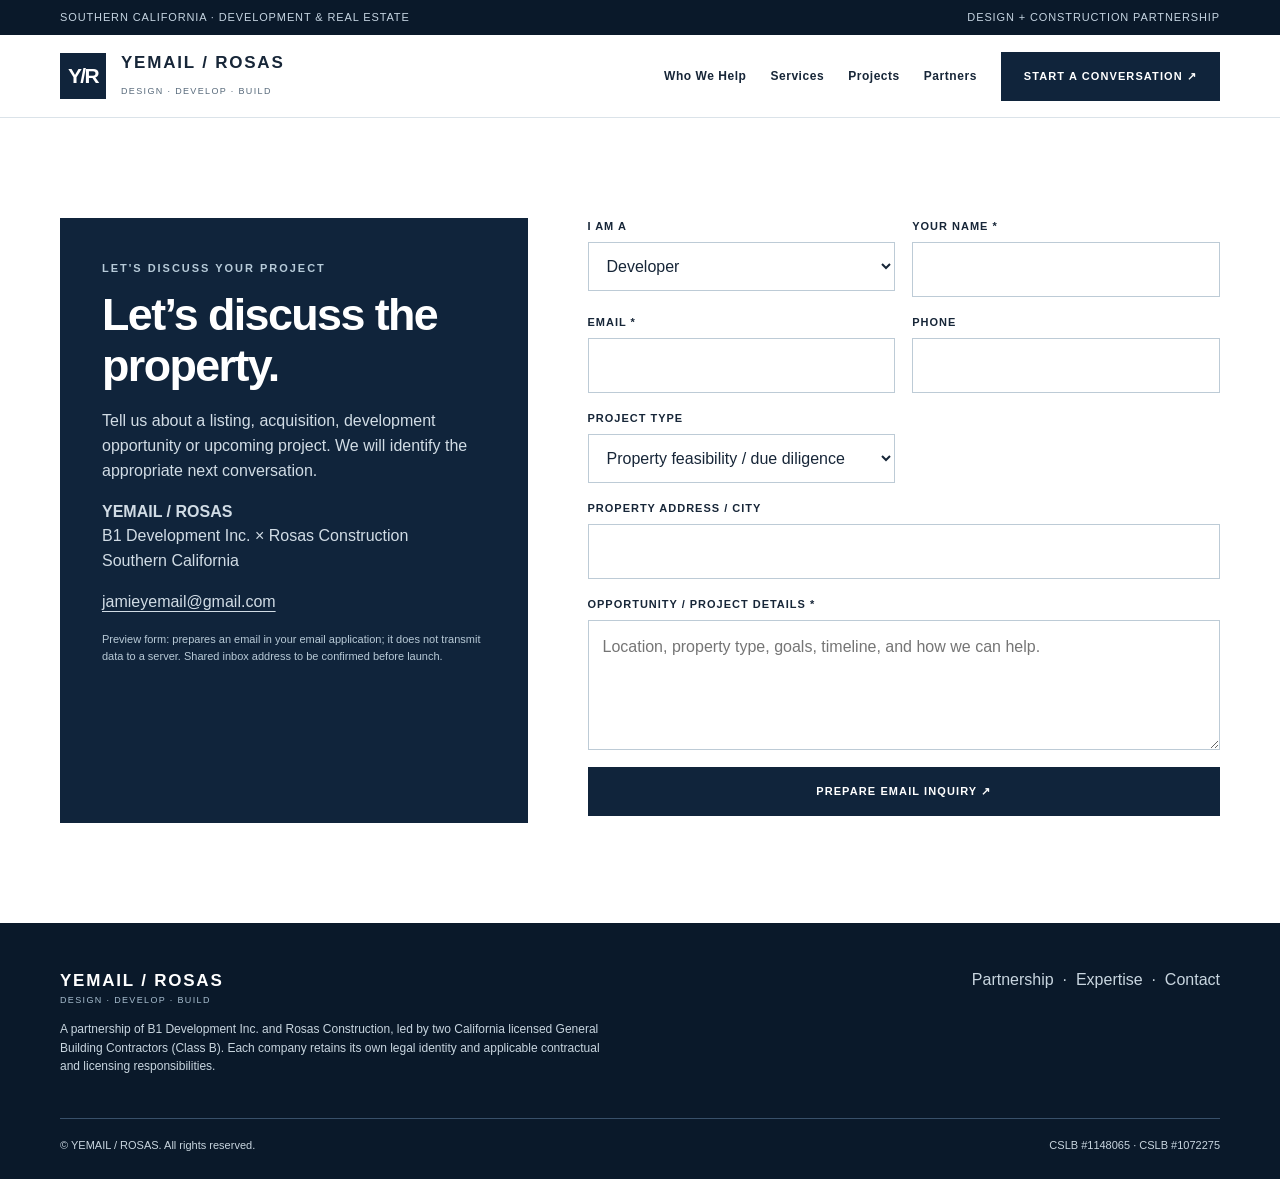
==== index.html @ f495fc42 "Update index.html updated 2026.09.28(2), partnership info and remove te leadership section" ====
<!DOCTYPE html>

<html lang="en"><head><meta charset="utf-8"/><meta content="width=device-width,initial-scale=1" name="viewport"/><meta content="#10243b" name="theme-color"/><meta content="Residential development support for developers, Realtors and investors in Southern California. Property feasibility, design, permitting and construction coordination." name="description"/><title>YEMAIL / ROSAS | Residential Development Partners</title>
<style>
:root{--navy:#10243b;--deep:#0a192a;--mid:#203d59;--blue:#54748e;--light:#edf2f6;--white:#fff;--ink:#172638;--muted:#586a7b;--line:#dbe3e9;--accent:#c4d4df}*{box-sizing:border-box}html{scroll-behavior:smooth}body{margin:0;font-family:Arial,Helvetica,sans-serif;color:var(--ink);background:white;line-height:1.55}a{color:inherit;text-decoration:none}button,input,textarea,select{font:inherit}button{cursor:pointer}.container{width:min(1160px,calc(100% - 48px));margin:auto}.eyebrow{text-transform:uppercase;letter-spacing:.18em;font-size:11px;font-weight:700}.topline{background:var(--deep);color:#c5d4e1;font-size:11px;letter-spacing:.08em;padding:9px 0}.topline .container{display:flex;justify-content:space-between;gap:16px}.header{background:white;position:sticky;top:0;z-index:30;border-bottom:1px solid var(--line)}.nav{min-height:82px;display:flex;align-items:center;justify-content:space-between;gap:20px}.brand{display:flex;align-items:center;gap:15px;flex-shrink:0}.monogram{width:46px;height:46px;background:var(--navy);color:white;display:grid;place-items:center;font-weight:800;letter-spacing:-.08em;font-size:21px}.brandname{font-weight:800;letter-spacing:.105em;font-size:17px;white-space:nowrap}.brandsub{font-size:9px;letter-spacing:.15em;color:var(--muted);text-transform:uppercase}.navlinks{display:flex;gap:24px;align-items:center;font-size:12px;font-weight:700;letter-spacing:.045em}.navlinks a:not(.btn):hover{color:var(--blue)}.btn{display:inline-flex;justify-content:center;align-items:center;gap:12px;padding:15px 22px;border:1px solid transparent;font-size:11px;font-weight:800;text-transform:uppercase;letter-spacing:.1em;transition:.2s}.btn.primary{background:var(--navy);color:white}.btn.primary:hover{background:#294c6a}.btn.outline{border-color:#8da4b8;color:white}.btn.outline:hover{background:#ffffff18}.btn.light{background:white;color:var(--navy)}.btn.line{border-color:#a6b6c4;color:var(--navy)}.menu{display:none;border:1px solid var(--line);background:white;color:var(--navy);padding:10px 12px}.hero{background:var(--navy);color:white;overflow:hidden}.hero-inner{display:grid;grid-template-columns:1.04fr .96fr;min-height:590px}.hero-copy{padding:90px 55px 85px 0;align-self:center}.hero h1{font-size:clamp(44px,5.6vw,77px);letter-spacing:-.045em;line-height:1.04;margin:24px 0 22px;font-weight:750}.hero h1 span{color:#a9bfce}.hero p{font-size:17px;max-width:520px;color:#d0dce6;margin:0 0 32px}.hero-actions{display:flex;gap:12px;flex-wrap:wrap}.hero-art{position:relative;display:flex;align-items:stretch;margin-right:calc((min(1160px,100vw - 48px) - 100vw)/2);background:#203a54}.hero-art svg{width:100%;height:100%;min-height:490px;display:block}.art-label{position:absolute;bottom:24px;left:24px;background:#fff;color:var(--navy);padding:14px 19px;font-size:10px;letter-spacing:.13em;font-weight:800}.strip{background:var(--light);border-bottom:1px solid var(--line)}.strip .container{display:grid;grid-template-columns:repeat(3,1fr)}.strip-item{padding:24px 30px;border-right:1px solid #d0dce4}.strip-item:first-child{padding-left:0}.strip-item:last-child{border:0}.strip-item strong{display:block;font-size:13px;letter-spacing:.035em}.strip-item small{display:block;color:var(--muted);margin-top:5px}.section{padding:100px 0}.section.alt{background:#f4f7f9}.section-head{max-width:750px;margin-bottom:42px}.section h2{font-size:clamp(32px,3.5vw,49px);letter-spacing:-.035em;line-height:1.14;margin:13px 0 18px}.lead{font-size:17px;color:var(--muted);max-width:770px}.partners{display:grid;grid-template-columns:1fr 1fr;gap:22px}.partner{border:1px solid var(--line);background:white;display:flex;flex-direction:column}.partner-top{background:var(--navy);color:white;padding:36px;min-height:205px}.partner:nth-child(2) .partner-top{background:#27465f}.partner-top h3{font-size:30px;margin:10px 0 6px;letter-spacing:-.025em}.partner-top p{color:#d4e1ea;margin:0}.partner-body{padding:30px 36px;flex:1}.partner-body ul{padding-left:18px;margin:14px 0 0}.partner-body li{padding:5px 0}.partner-foot{padding:18px 36px;border-top:1px solid var(--line);font-size:12px;color:var(--muted);font-weight:700}.process{display:grid;grid-template-columns:repeat(4,1fr);gap:18px}.step{border-top:3px solid var(--navy);padding:22px 8px 0 0}.step .num{font-size:13px;font-weight:800;color:#59768e}.step h3{font-size:19px;margin:13px 0 8px}.step p{font-size:13px;color:var(--muted)}.focus{display:grid;grid-template-columns:repeat(3,1fr);gap:18px}.focus article{border:1px solid var(--line);padding:30px;background:white}.focus .symbol{font-size:27px;color:var(--blue);font-weight:300}.focus h3{font-size:19px;margin:18px 0 9px}.focus p{color:var(--muted);font-size:14px}.banner{background:var(--navy);color:white;padding:66px 0}.banner-inner{display:flex;justify-content:space-between;gap:30px;align-items:center}.banner h2{font-size:clamp(28px,3vw,40px);margin:8px 0}.banner p{color:#c8d6e1;max-width:660px;margin:0}.people{display:grid;grid-template-columns:1fr 1fr;gap:22px}.person{display:grid;grid-template-columns:145px 1fr;border:1px solid var(--line);background:white;min-height:240px}.portrait{background:linear-gradient(140deg,#c6d3dd,#e7edf1);display:flex;align-items:center;justify-content:center}.portrait svg{width:80px;opacity:.45}.person-content{padding:27px}.person h3{font-size:24px;margin:4px 0}.person p{font-size:13px;color:var(--muted)}.contact{display:grid;grid-template-columns:.85fr 1.15fr;gap:60px}.contact-info{background:var(--navy);color:white;padding:42px}.contact-info h2{margin-top:12px}.contact-info p{color:#d1dce5}.contact-info a{text-decoration:underline;text-underline-offset:4px}.form{display:grid;grid-template-columns:1fr 1fr;gap:17px}.field{display:flex;flex-direction:column;gap:7px}.field.full{grid-column:1/-1}.field label{font-size:11px;text-transform:uppercase;font-weight:800;letter-spacing:.09em}.field input,.field select,.field textarea{width:100%;padding:14px;border:1px solid #bdcbd6;border-radius:0;background:white;color:var(--ink);min-width:0}.field textarea{min-height:130px;resize:vertical}.fine{font-size:11px;color:var(--muted)}.footer{background:var(--deep);color:#c8d5df;padding:45px 0 25px}.footer-main{display:flex;justify-content:space-between;gap:30px;align-items:start}.footer .brandname{color:white}.footer p{max-width:560px;font-size:12px}.footer-bottom{border-top:1px solid #38506a;margin-top:30px;padding-top:18px;font-size:11px;display:flex;justify-content:space-between;gap:15px}.footer a:hover{text-decoration:underline}.skip{position:absolute;left:-9999px}.skip:focus{left:10px;top:10px;background:white;padding:12px;z-index:100}.status{font-size:12px;color:var(--muted)}@media(max-width:950px){.navlinks{gap:13px}.navlinks a{font-size:11px}.hero-inner{grid-template-columns:1fr 1fr}.hero-copy{padding:65px 25px 65px 0}.hero-art{margin-right:-24px}.process{grid-template-columns:repeat(2,1fr)}.person{grid-template-columns:110px 1fr}}@media(max-width:720px){.container{width:calc(100% - 36px)}.topline .container{font-size:9px}.nav{min-height:70px}.brandname{font-size:14px}.brandsub{font-size:8px}.monogram{width:40px;height:40px}.menu{display:block}.navlinks{display:none;position:absolute;left:0;right:0;top:100%;background:white;padding:20px 18px 25px;box-shadow:0 15px 25px #10243b22;flex-direction:column;align-items:stretch;gap:0}.navlinks.open{display:flex}.navlinks a{padding:13px;border-bottom:1px solid var(--line);font-size:13px}.navlinks .btn{margin-top:12px}.hero-inner{display:flex;flex-direction:column}.hero-copy{padding:66px 0 54px}.hero h1{font-size:clamp(46px,11vw,70px)}.hero p{font-size:15px}.hero-art{margin:0 -18px}.hero-art svg{height:290px;min-height:290px}.strip .container{grid-template-columns:1fr}.strip-item,.strip-item:first-child{padding:16px 0;border-right:0;border-bottom:1px solid #d0dce4}.section{padding:66px 0}.partners,.focus,.people,.contact{grid-template-columns:1fr}.partner-top{min-height:0;padding:28px}.partner-body{padding:24px 28px}.partner-foot{padding:17px 28px}.focus{gap:12px}.process{gap:20px}.banner-inner{align-items:start;flex-direction:column}.person{grid-template-columns:115px 1fr}.contact{gap:25px}.contact-info{padding:30px}.footer-main,.footer-bottom{flex-direction:column}.footer-bottom{gap:7px}}@media(max-width:390px){.brandname{font-size:12px}.brand{gap:8px}.monogram{width:35px;height:35px}.hero-actions .btn{width:100%}.person{grid-template-columns:1fr}.portrait{height:120px}.form{grid-template-columns:1fr}.field{grid-column:1/-1}}
.license-line{display:inline-block;margin-top:8px;font-size:12px;font-weight:700;letter-spacing:.015em;line-height:1.5}.leadership-license{color:var(--mid);margin:9px 0 4px!important}.partner-top .license-line{color:#dbe8f2}.hero .eyebrow{font-size:17px;font-weight:800;letter-spacing:.16em}.partner-top .partner-name{font-size:34px;margin:10px 0 2px;letter-spacing:-.025em;line-height:1.08}.partner-top .company-name{display:block;font-size:18px;font-weight:700;color:#dbe8f2;margin:0 0 10px}.cslb-link{display:inline-block;margin-top:5px;color:inherit;text-decoration:underline;text-underline-offset:4px;font-weight:800}.partner-top .cslb-link{color:#fff}.leadership-license .cslb-link{color:var(--mid)}@media(max-width:720px){.partner-top .partner-name{font-size:30px}.partner-top .company-name{font-size:17px}}
/* V4: responsive dual-domain presentation */
.preview-bar{background:#e8eef3;border-bottom:1px solid #cad7e2;color:#10243b}.preview-inner{display:flex;align-items:center;gap:16px;padding:13px 0;flex-wrap:wrap}.preview-inner>div:first-child{display:flex;flex-direction:column;min-width:185px}.preview-inner strong{font-size:12px}.preview-inner span,.preview-inner small{font-size:11px;color:#52677a}.preview-actions{display:flex;flex-wrap:wrap;gap:5px}.preview-actions button{background:white;border:1px solid #b9cbd9;padding:9px 12px;color:#10243b;font-size:11px;font-weight:700}.preview-actions button[aria-pressed="true"]{background:#10243b;color:white;border-color:#10243b}.preview-inner small{margin-left:auto}.partners,.people{display:flex;align-items:stretch;gap:22px}.partners>.partner,.people>.person{flex:1;min-width:0}.partner[data-partner="yemail"],.person[data-partner="yemail"]{order:1}.partner[data-partner="rosas"],.person[data-partner="rosas"]{order:2}body[data-first="rosas"] .partner[data-partner="rosas"],body[data-first="rosas"] .person[data-partner="rosas"]{order:0}body[data-first="rosas"] .partner[data-partner="yemail"],body[data-first="rosas"] .person[data-partner="yemail"]{order:1}body[data-first="rosas"] .partner[data-partner="rosas"] .partner-top{background:#10243b}body[data-first="rosas"] .partner[data-partner="yemail"] .partner-top{background:#27465f}body[data-first="yemail"] .partner[data-partner="yemail"] .partner-top{background:#10243b}body[data-first="yemail"] .partner[data-partner="rosas"] .partner-top{background:#27465f}@media(max-width:720px){.partners,.people{flex-direction:column}.partners>.partner,.people>.person{width:100%}.preview-inner small{margin-left:0;width:100%}.preview-actions button{flex:1}.preview-actions{width:100%}}@media(prefers-reduced-motion:reduce){html{scroll-behavior:auto}*{transition:none!important}}

/* V4 sample portfolio */
.portfolio-grid{display:grid;grid-template-columns:repeat(3,minmax(0,1fr));gap:22px}.project-card{background:#fff;border:1px solid var(--line);border-radius:12px;overflow:hidden;display:flex;flex-direction:column;box-shadow:0 8px 28px rgba(16,36,59,.05)}.project-visual{height:205px;position:relative;overflow:hidden;background:linear-gradient(145deg,#dce7ed,#8299aa);display:flex;align-items:center;justify-content:center}.project-visual svg{width:100%;height:100%}.project-visual .sample-mark{position:absolute;top:12px;left:12px;background:#10243be8;color:white;padding:5px 9px;border-radius:3px;font-size:10px;letter-spacing:.1em;font-weight:bold}.project-content{padding:23px;display:flex;flex-direction:column;gap:10px;flex:1}.project-content h3{font-size:22px;line-height:1.2;margin:0}.project-content p{margin:0;color:var(--muted);font-size:14px}.project-meta{font-size:11px;color:var(--blue);font-weight:700;letter-spacing:.1em;text-transform:uppercase}.project-status{align-self:flex-start;border:1px solid #cbd9e3;background:#f1f5f8;color:#294960;border-radius:30px;font-size:11px;font-weight:700;padding:5px 10px}.project-detail{margin-top:auto;border-top:1px solid var(--line);padding-top:12px}.project-detail summary{cursor:pointer;font-size:13px;font-weight:700;color:var(--mid)}.project-detail p{padding-top:10px}.portfolio-filters{display:flex;gap:8px;flex-wrap:wrap;margin:0 0 24px}.portfolio-filters button{background:white;color:var(--mid);border:1px solid var(--line);padding:9px 14px;border-radius:30px;font-weight:700;font-size:12px}.portfolio-filters button[aria-pressed=true]{background:var(--navy);color:white;border-color:var(--navy)}.portfolio-note{font-size:12px;color:var(--muted);margin-top:20px}.project-card[hidden]{display:none!important}@media(max-width:900px){.portfolio-grid{grid-template-columns:repeat(2,minmax(0,1fr))}}@media(max-width:620px){.portfolio-grid{grid-template-columns:1fr}.project-visual{height:225px}}

/* V4.1: streamlined professional development positioning */
#hero-title{font-size:clamp(2.8rem,5.8vw,5.7rem);line-height:1.06}.hero-copy p{max-width:590px}.focus article{min-width:0}.project-detail summary:focus-visible,.portfolio-filters button:focus-visible{outline:3px solid #5687aa;outline-offset:3px}

/* V4.2 project collection */
.project-visual img{width:100%;height:100%;object-fit:cover}.project-visual .placeholder{width:100%;height:100%;display:flex;align-items:center;justify-content:center;color:#27445a;font-weight:700;letter-spacing:.08em;text-align:center;padding:20px;background:linear-gradient(135deg,#e2eaf0,#9fb5c3)}.project-link{display:inline-block;margin-top:auto;font-weight:700;color:#193b55;text-decoration:underline;text-underline-offset:4px}.project-page{max-width:900px;margin:0 auto;padding:65px 22px}.project-page h1{font-size:clamp(2.2rem,5vw,4rem);line-height:1.12}.project-gallery{display:grid;grid-template-columns:repeat(2,minmax(0,1fr));gap:14px;margin:24px 0}.project-gallery img{width:100%;aspect-ratio:4/3;object-fit:cover;border-radius:9px}.project-cover{width:100%;max-height:490px;object-fit:cover;border-radius:10px}.project-body{line-height:1.75;color:#344d60}.project-page .back{display:inline-block;margin-bottom:25px;color:#25465e}.project-page .tag{display:inline-block;padding:6px 12px;border:1px solid #cbd9e3;border-radius:30px;margin:4px 6px 4px 0;font-size:12px}.preview-bar{display:block}@media(max-width:620px){.project-gallery{grid-template-columns:1fr}.partners,.people{grid-template-columns:1fr}.project-page{padding:35px 18px}}

.partner-photo{height:210px;background:linear-gradient(135deg,#dce6ed,#c8d6e0);display:flex;align-items:center;justify-content:center;border-bottom:1px solid var(--line)}
.partner-photo svg{width:92px;height:92px;opacity:.55}
.partner-photo + .partner-top{border-radius:0}
</style></head><body><a class="skip" href="#main">Skip to content</a><div class="topline"><div class="container"><span>SOUTHERN CALIFORNIA · DEVELOPMENT &amp; REAL ESTATE</span><span>DESIGN + CONSTRUCTION PARTNERSHIP</span></div></div><header class="header"><div class="container nav"><a aria-label="Yemail Rosas home" class="brand" href="#top"><span class="monogram" data-monogram="">Y/R</span><span><span class="brandname" data-brand="">YEMAIL / ROSAS</span><br/><span class="brandsub">Design · Develop · Build</span></span></a><button aria-controls="navlinks" aria-expanded="false" aria-label="Open navigation" class="menu" id="menu">☰</button><nav aria-label="Main navigation" class="navlinks" id="navlinks"><a href="#audience">Who We Help</a><a href="#expertise">Services</a><a href="#portfolio">Projects</a><a href="#partnership">Partners</a><a class="btn primary" href="#contact">Start a Conversation ↗</a></nav></div></header>
<section class="section" id="contact"><div class="container contact"><div class="contact-info"><div class="eyebrow" style="color:#b7cbd9">LET'S DISCUSS YOUR PROJECT</div><h2>Let’s discuss the property.</h2><p>Tell us about a listing, acquisition, development opportunity or upcoming project. We will identify the appropriate next conversation.</p><p><strong>YEMAIL / ROSAS</strong><br/>B1 Development Inc. × Rosas Construction<br/>Southern California</p><p><a href="mailto:jamieyemail@gmail.com">jamieyemail@gmail.com</a></p><p class="fine" style="color:#b8cad7">Preview form: prepares an email in your email application; it does not transmit data to a server. Shared inbox address to be confirmed before launch.</p></div><form class="form" id="inquiry"><div class="field"><label for="role">I am a</label><select id="role" name="role"><option>Developer</option><option>Realtor / real estate agent</option><option>Investor</option><option>Property owner</option><option>Other</option></select></div><div class="field"><label for="name">Your name *</label><input autocomplete="name" id="name" name="name" required=""/></div><div class="field"><label for="email">Email *</label><input autocomplete="email" id="email" name="email" required="" type="email"/></div><div class="field"><label for="phone">Phone</label><input autocomplete="tel" id="phone" name="phone" type="tel"/></div><div class="field"><label for="type">Project type</label><select id="type" name="type"><option>Property feasibility / due diligence</option><option>Realtor technical consultation</option><option>Residential development / ADU</option><option>Design &amp; permitting</option><option>Construction / estimating</option><option>Other</option></select></div><div class="field full"><label for="address">Property address / city</label><input autocomplete="street-address" id="address" name="address"/></div><div class="field full"><label for="details">Opportunity / project details *</label><textarea id="details" name="details" placeholder="Location, property type, goals, timeline, and how we can help." required=""></textarea></div><div class="field full"><button class="btn primary" type="submit">Prepare Email Inquiry ↗</button><span aria-live="polite" class="status" id="status"></span></div></form></div></section></main>
<footer class="footer"><div class="container"><div class="footer-main"><div><div class="brandname" data-brand="">YEMAIL / ROSAS</div><div class="brandsub" style="color:#a7bdce">DESIGN · DEVELOP · BUILD</div><p>A partnership of B1 Development Inc. and Rosas Construction, led by two California licensed General Building Contractors (Class B). Each company retains its own legal identity and applicable contractual and licensing responsibilities.</p></div><div><a href="#partnership">Partnership</a>  ·  <a href="#expertise">Expertise</a>  ·  <a href="#contact">Contact</a></div></div><div class="footer-bottom"><span>© <span id="year"></span> YEMAIL / ROSAS. All rights reserved.</span><span>CSLB #1148065 · CSLB #1072275</span></div></div></footer>
<script>
(function(){
  'use strict';
  const domain=window.location.hostname.toLowerCase().replace(/^www\./,'');
  const domainFirst=domain==='rosasyemail.com'?'rosas':'yemail';
  const params=new URLSearchParams(window.location.search);
  const requested=params.get('view');
  let mode=(requested==='rosas'||requested==='yemail')?requested:'auto';
  const buttons=[...document.querySelectorAll('[data-mode]')];
  function render(){
    const first=mode==='auto'?domainFirst:mode;
    document.body.dataset.first=first;
    const brand=first==='rosas'?'ROSAS / YEMAIL':'YEMAIL / ROSAS';
    document.querySelectorAll('[data-brand]').forEach(n=>n.textContent=brand);
    document.querySelectorAll('[data-monogram]').forEach(n=>n.textContent=first==='rosas'?'R/Y':'Y/R');
    document.querySelector('.brand').setAttribute('aria-label',brand+' home');
    document.querySelectorAll('.partner').forEach(n=>{n.querySelector('[data-order-label]').textContent=(n.dataset.partner===first?'01':'02')+' / '+(n.dataset.partner==='rosas'?'CONSTRUCTION & EXECUTION':'DESIGN & DEVELOPMENT')});
    buttons.forEach(b=>b.setAttribute('aria-pressed',String(b.dataset.mode===mode)));
    document.getElementById('mode-note').textContent=mode==='auto'?'Automatic: '+(domain==='rosasyemail.com'?'rosasyemail.com':'default / yemailrosas.com'):'Manual preview: '+brand;
    document.title=brand+' | Design · Develop · Build';
  }
  buttons.forEach(b=>b.addEventListener('click',()=>{mode=b.dataset.mode;const u=new URL(location.href);if(mode==='auto')u.searchParams.delete('view');else u.searchParams.set('view',mode);history.replaceState(null,'',u);render()}));
  window.addEventListener('popstate',()=>{const v=new URLSearchParams(location.search).get('view');mode=v==='rosas'||v==='yemail'?v:'auto';render()});
  render();
  document.querySelectorAll('[data-filter]').forEach(button=>button.addEventListener('click',()=>{
    const selected=button.dataset.filter;
    document.querySelectorAll('[data-filter]').forEach(b=>b.setAttribute('aria-pressed',String(b===button)));
    document.querySelectorAll('.project-card').forEach(card=>{card.hidden=selected!=='all'&&card.dataset.category!==selected;});
  }));
  const menu=document.getElementById('menu'),nav=document.getElementById('navlinks');
  menu.addEventListener('click',()=>{const open=nav.classList.toggle('open');menu.setAttribute('aria-expanded',String(open));menu.setAttribute('aria-label',open?'Close navigation':'Open navigation');menu.textContent=open?'✕':'☰'});
  nav.querySelectorAll('a').forEach(a=>a.addEventListener('click',()=>{nav.classList.remove('open');menu.setAttribute('aria-expanded','false');menu.textContent='☰'}));
  document.getElementById('year').textContent=new Date().getFullYear();
  document.getElementById('inquiry').addEventListener('submit',e=>{e.preventDefault();const f=e.currentTarget;if(!f.reportValidity())return;const v=id=>document.getElementById(id).value.trim();const subject='YEMAIL / ROSAS Project Inquiry — '+(v('address')||v('type'));const body=['Entry domain: '+location.hostname,'Presentation: '+document.body.dataset.first,'Professional role: '+v('role'),'Name: '+v('name'),'Email: '+v('email'),'Phone: '+v('phone'),'Project type: '+v('type'),'Property: '+v('address'),'','Project details:',v('details')].join('\n');document.getElementById('status').textContent='Your email application will open with the inquiry prepared. Please press Send there.';window.location.href='mailto:jamieyemail@gmail.com?subject='+encodeURIComponent(subject)+'&body='+encodeURIComponent(body)});
})();
</script></body></html>
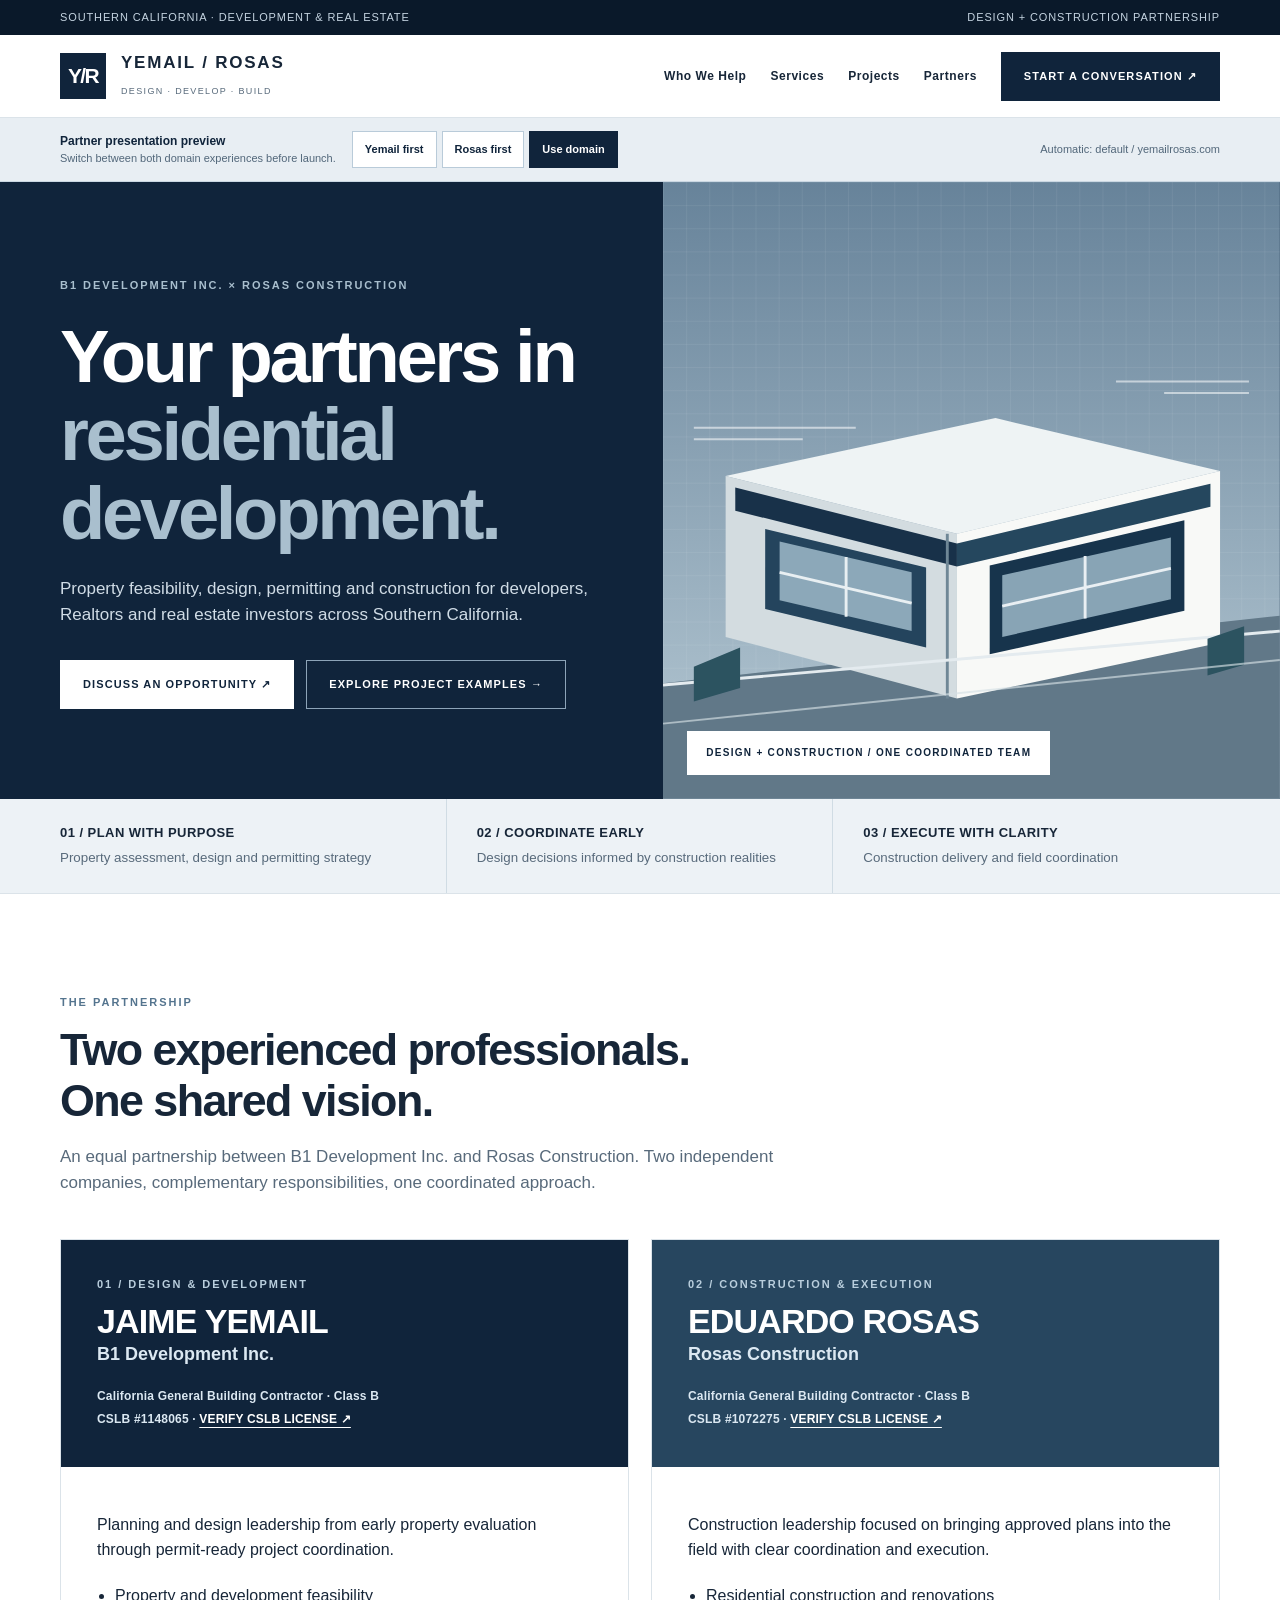
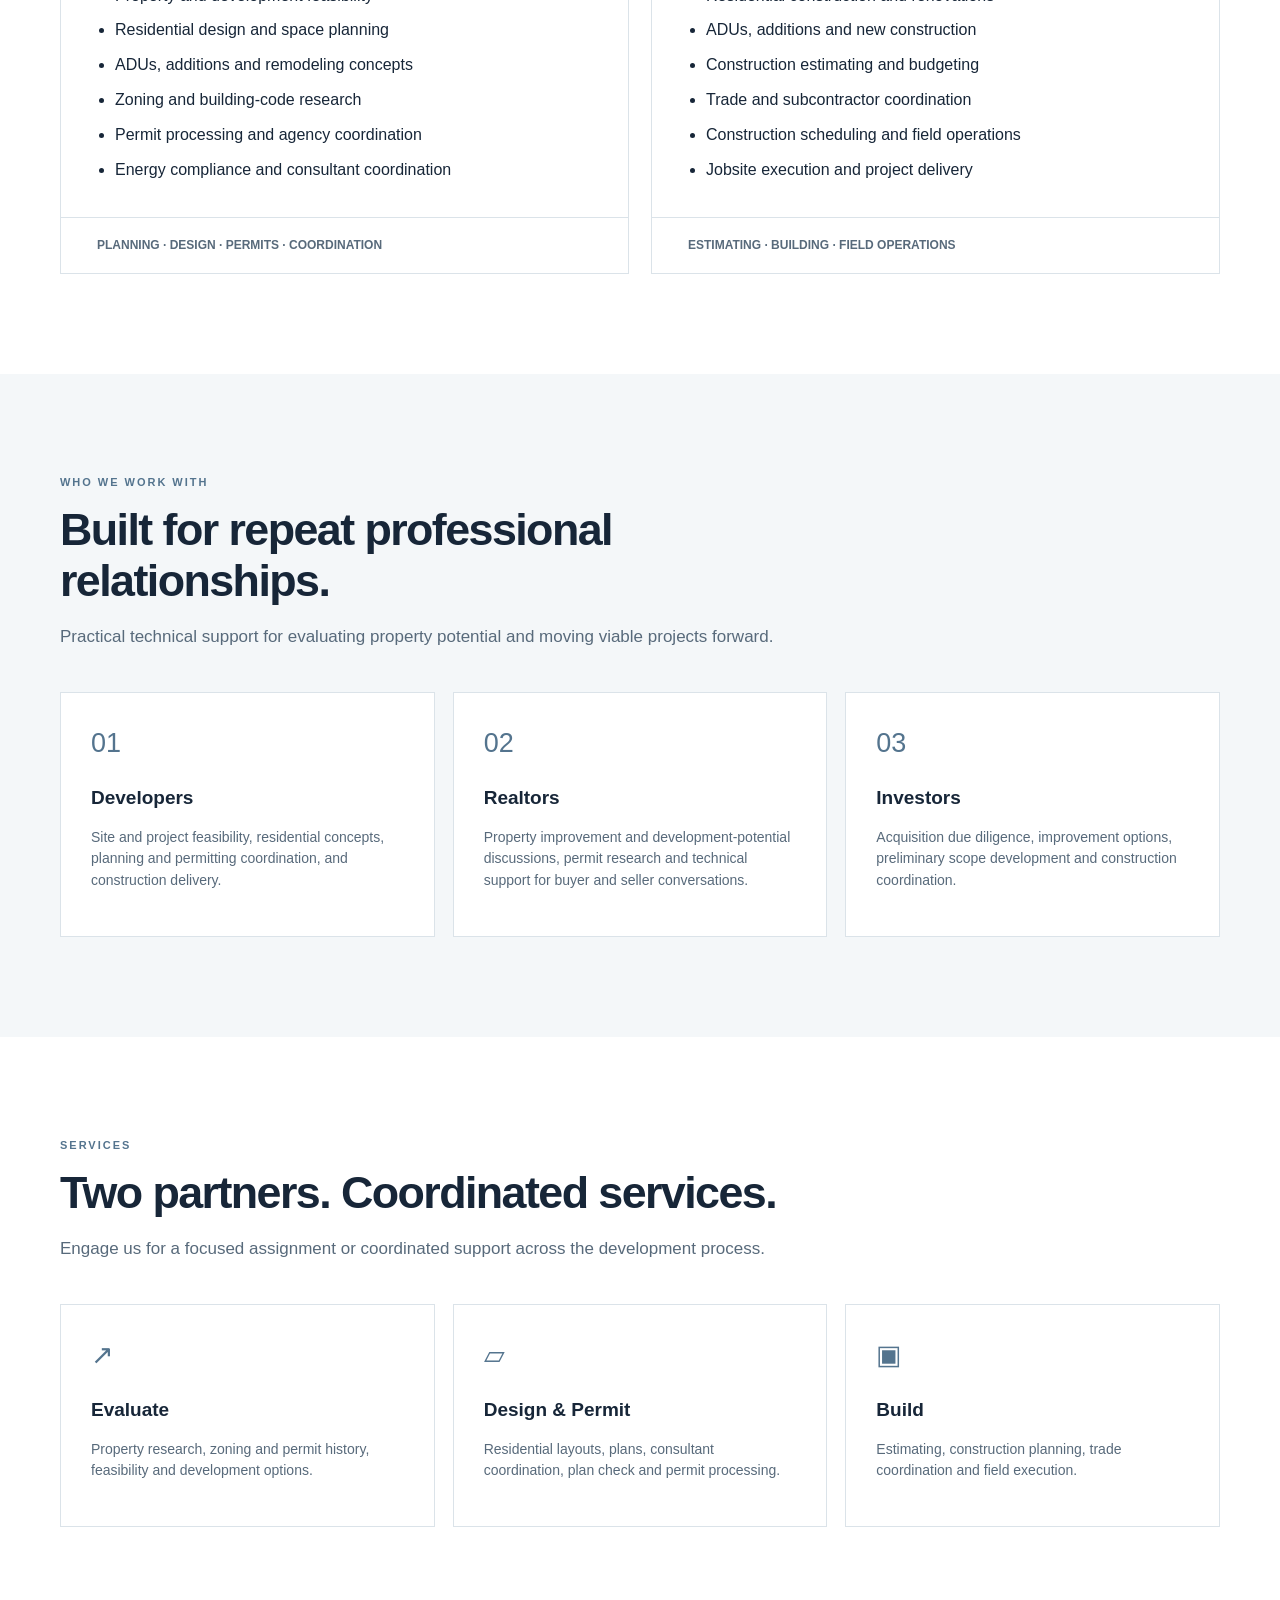
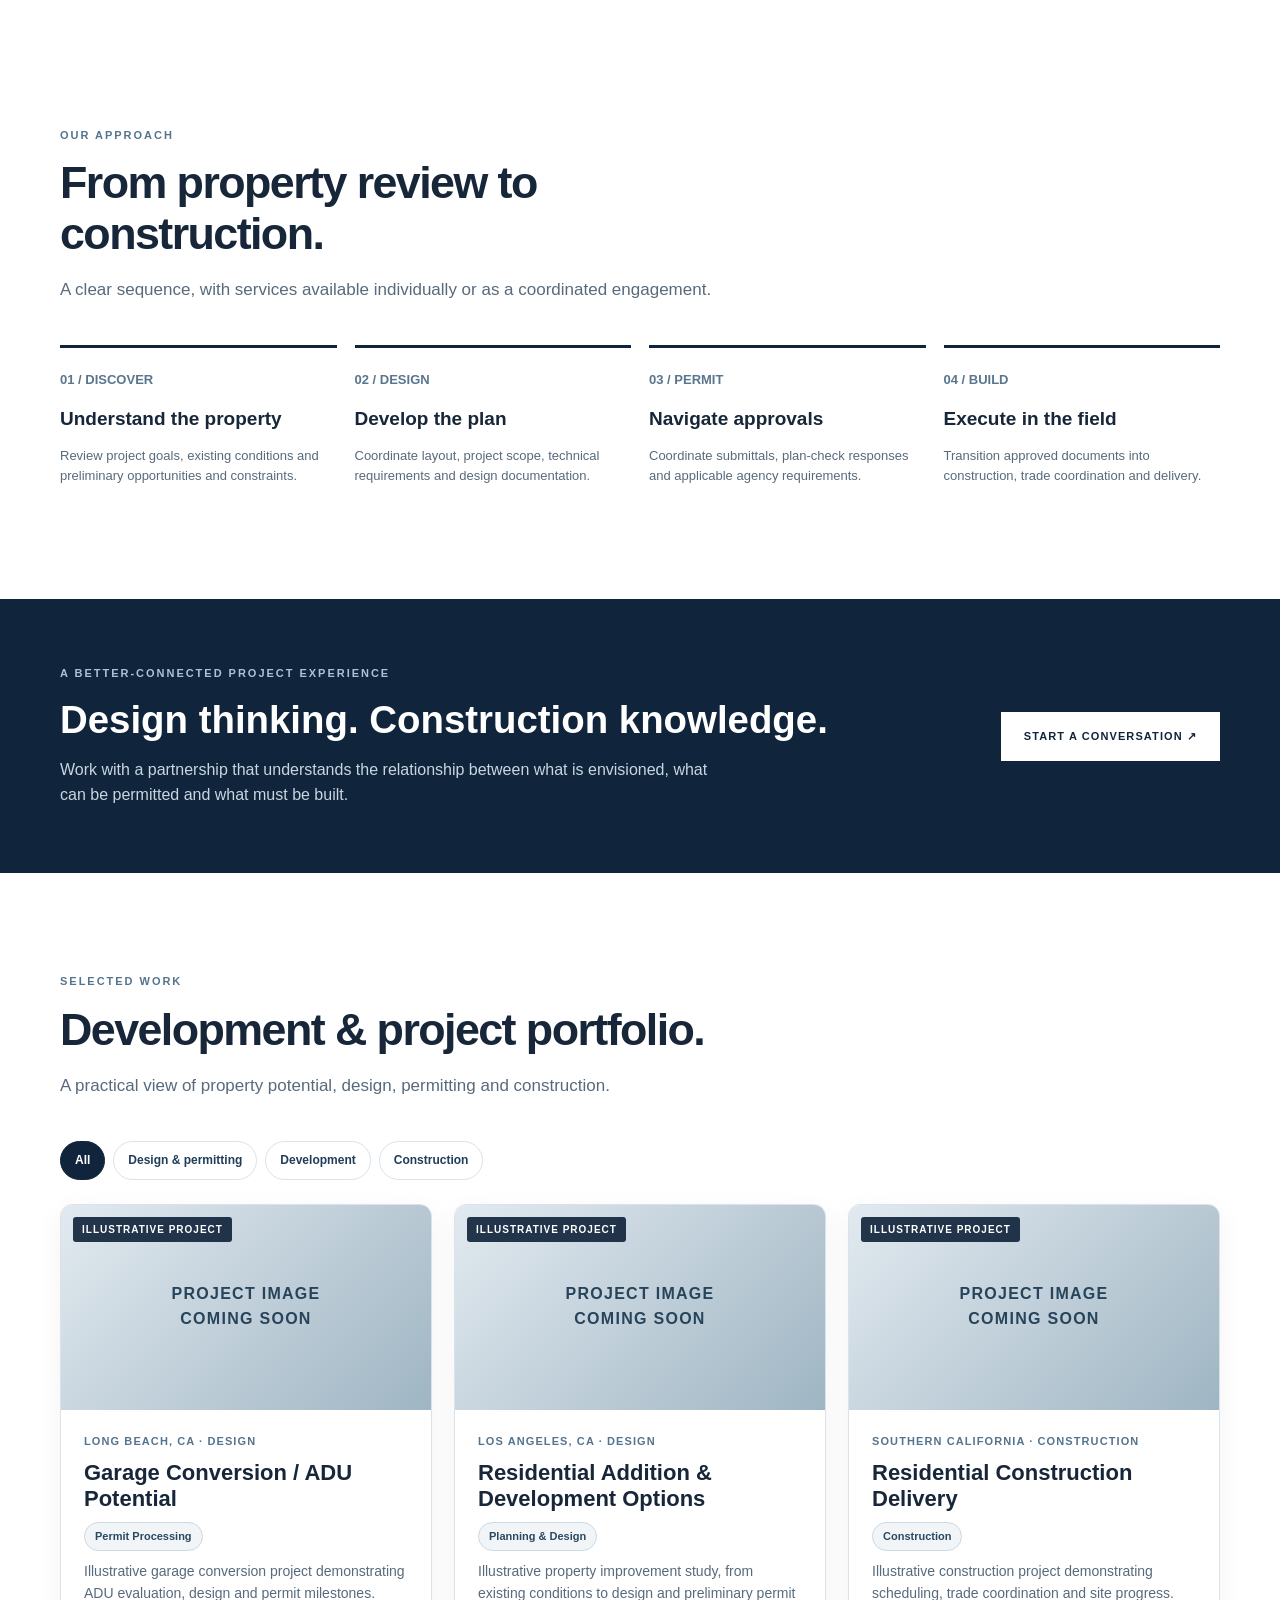
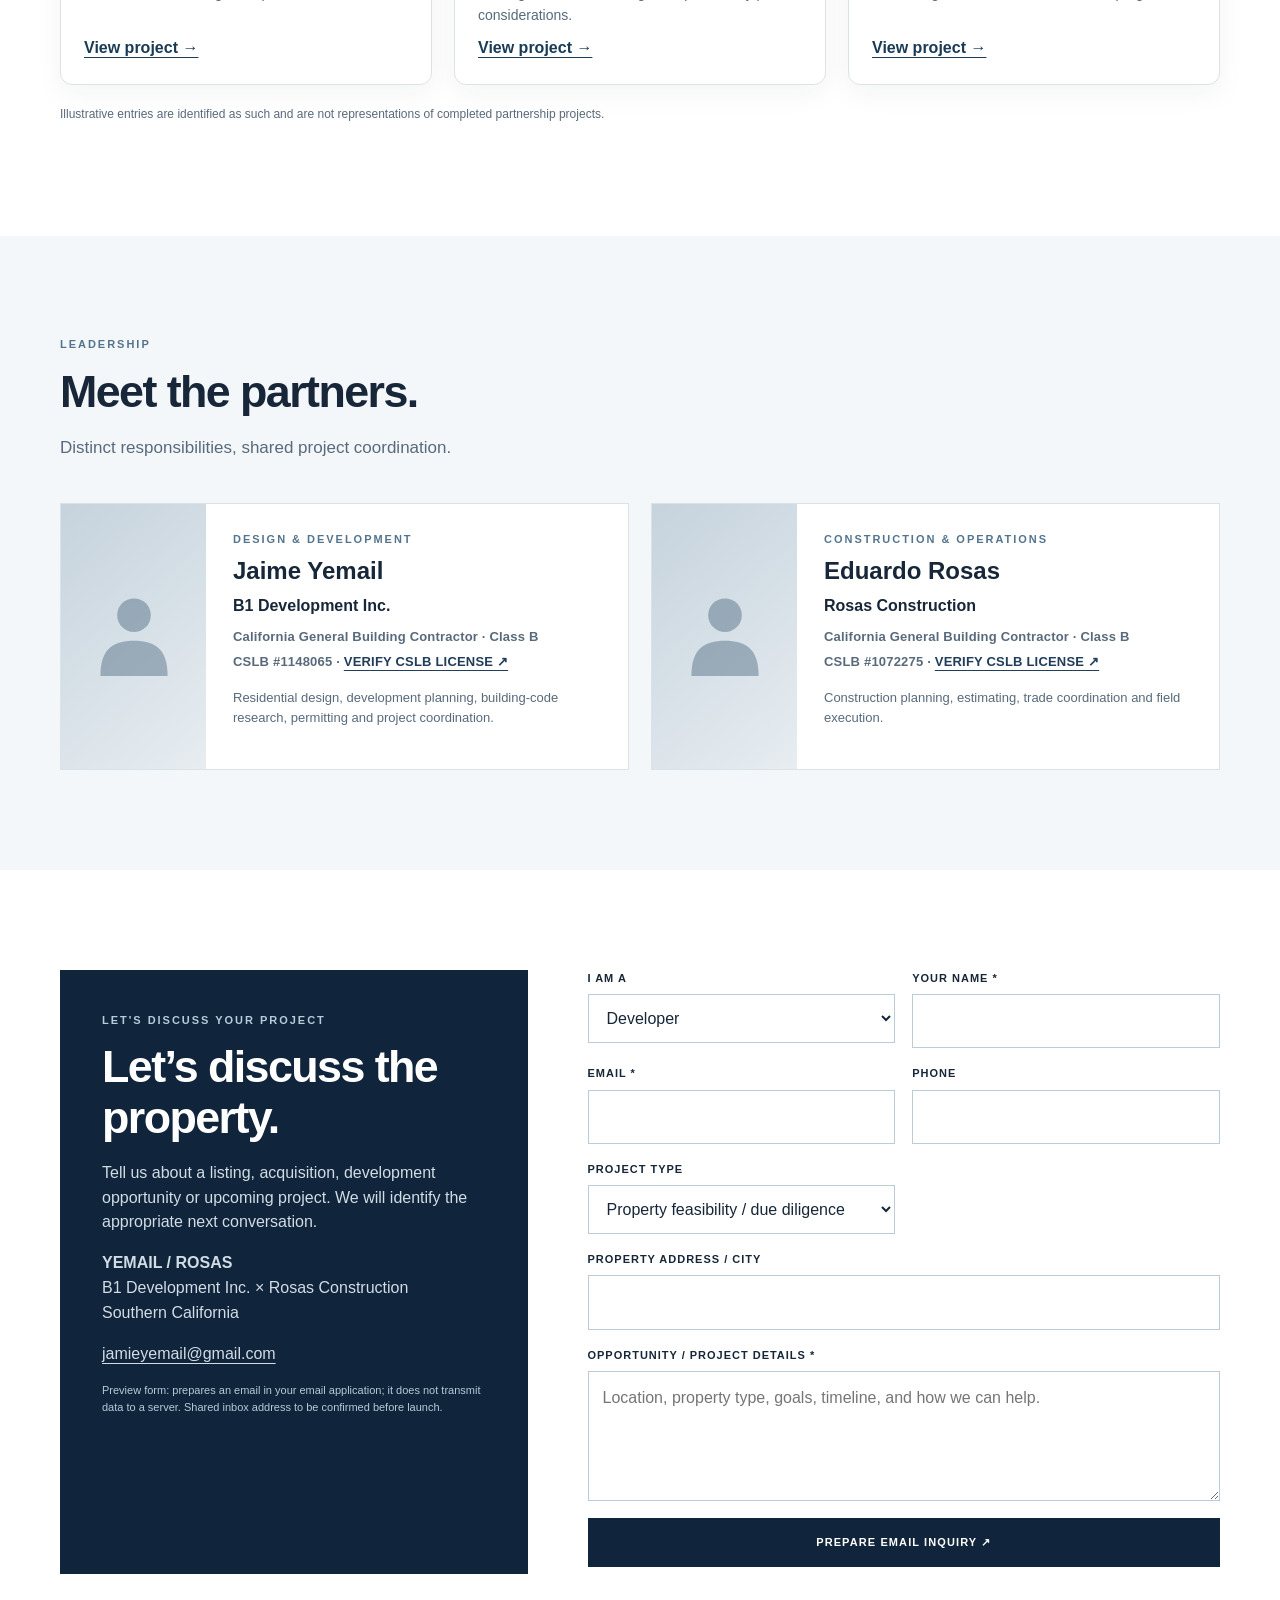
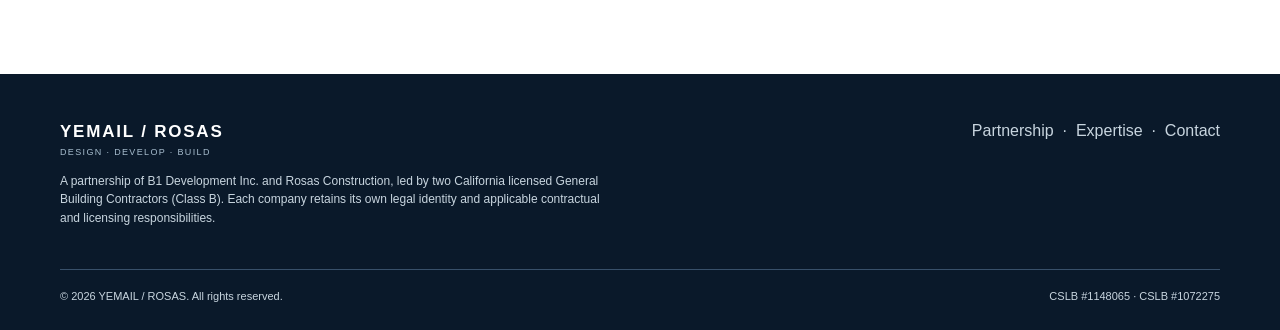
==== commit 3f0585e4: "Update index.html comeback to previous update" ====
--- a/index.html
+++ b/index.html
@@ -3,7 +3,7 @@
 <html lang="en"><head><meta charset="utf-8"/><meta content="width=device-width,initial-scale=1" name="viewport"/><meta content="#10243b" name="theme-color"/><meta content="Residential development support for developers, Realtors and investors in Southern California. Property feasibility, design, permitting and construction coordination." name="description"/><title>YEMAIL / ROSAS | Residential Development Partners</title>
 <style>
 :root{--navy:#10243b;--deep:#0a192a;--mid:#203d59;--blue:#54748e;--light:#edf2f6;--white:#fff;--ink:#172638;--muted:#586a7b;--line:#dbe3e9;--accent:#c4d4df}*{box-sizing:border-box}html{scroll-behavior:smooth}body{margin:0;font-family:Arial,Helvetica,sans-serif;color:var(--ink);background:white;line-height:1.55}a{color:inherit;text-decoration:none}button,input,textarea,select{font:inherit}button{cursor:pointer}.container{width:min(1160px,calc(100% - 48px));margin:auto}.eyebrow{text-transform:uppercase;letter-spacing:.18em;font-size:11px;font-weight:700}.topline{background:var(--deep);color:#c5d4e1;font-size:11px;letter-spacing:.08em;padding:9px 0}.topline .container{display:flex;justify-content:space-between;gap:16px}.header{background:white;position:sticky;top:0;z-index:30;border-bottom:1px solid var(--line)}.nav{min-height:82px;display:flex;align-items:center;justify-content:space-between;gap:20px}.brand{display:flex;align-items:center;gap:15px;flex-shrink:0}.monogram{width:46px;height:46px;background:var(--navy);color:white;display:grid;place-items:center;font-weight:800;letter-spacing:-.08em;font-size:21px}.brandname{font-weight:800;letter-spacing:.105em;font-size:17px;white-space:nowrap}.brandsub{font-size:9px;letter-spacing:.15em;color:var(--muted);text-transform:uppercase}.navlinks{display:flex;gap:24px;align-items:center;font-size:12px;font-weight:700;letter-spacing:.045em}.navlinks a:not(.btn):hover{color:var(--blue)}.btn{display:inline-flex;justify-content:center;align-items:center;gap:12px;padding:15px 22px;border:1px solid transparent;font-size:11px;font-weight:800;text-transform:uppercase;letter-spacing:.1em;transition:.2s}.btn.primary{background:var(--navy);color:white}.btn.primary:hover{background:#294c6a}.btn.outline{border-color:#8da4b8;color:white}.btn.outline:hover{background:#ffffff18}.btn.light{background:white;color:var(--navy)}.btn.line{border-color:#a6b6c4;color:var(--navy)}.menu{display:none;border:1px solid var(--line);background:white;color:var(--navy);padding:10px 12px}.hero{background:var(--navy);color:white;overflow:hidden}.hero-inner{display:grid;grid-template-columns:1.04fr .96fr;min-height:590px}.hero-copy{padding:90px 55px 85px 0;align-self:center}.hero h1{font-size:clamp(44px,5.6vw,77px);letter-spacing:-.045em;line-height:1.04;margin:24px 0 22px;font-weight:750}.hero h1 span{color:#a9bfce}.hero p{font-size:17px;max-width:520px;color:#d0dce6;margin:0 0 32px}.hero-actions{display:flex;gap:12px;flex-wrap:wrap}.hero-art{position:relative;display:flex;align-items:stretch;margin-right:calc((min(1160px,100vw - 48px) - 100vw)/2);background:#203a54}.hero-art svg{width:100%;height:100%;min-height:490px;display:block}.art-label{position:absolute;bottom:24px;left:24px;background:#fff;color:var(--navy);padding:14px 19px;font-size:10px;letter-spacing:.13em;font-weight:800}.strip{background:var(--light);border-bottom:1px solid var(--line)}.strip .container{display:grid;grid-template-columns:repeat(3,1fr)}.strip-item{padding:24px 30px;border-right:1px solid #d0dce4}.strip-item:first-child{padding-left:0}.strip-item:last-child{border:0}.strip-item strong{display:block;font-size:13px;letter-spacing:.035em}.strip-item small{display:block;color:var(--muted);margin-top:5px}.section{padding:100px 0}.section.alt{background:#f4f7f9}.section-head{max-width:750px;margin-bottom:42px}.section h2{font-size:clamp(32px,3.5vw,49px);letter-spacing:-.035em;line-height:1.14;margin:13px 0 18px}.lead{font-size:17px;color:var(--muted);max-width:770px}.partners{display:grid;grid-template-columns:1fr 1fr;gap:22px}.partner{border:1px solid var(--line);background:white;display:flex;flex-direction:column}.partner-top{background:var(--navy);color:white;padding:36px;min-height:205px}.partner:nth-child(2) .partner-top{background:#27465f}.partner-top h3{font-size:30px;margin:10px 0 6px;letter-spacing:-.025em}.partner-top p{color:#d4e1ea;margin:0}.partner-body{padding:30px 36px;flex:1}.partner-body ul{padding-left:18px;margin:14px 0 0}.partner-body li{padding:5px 0}.partner-foot{padding:18px 36px;border-top:1px solid var(--line);font-size:12px;color:var(--muted);font-weight:700}.process{display:grid;grid-template-columns:repeat(4,1fr);gap:18px}.step{border-top:3px solid var(--navy);padding:22px 8px 0 0}.step .num{font-size:13px;font-weight:800;color:#59768e}.step h3{font-size:19px;margin:13px 0 8px}.step p{font-size:13px;color:var(--muted)}.focus{display:grid;grid-template-columns:repeat(3,1fr);gap:18px}.focus article{border:1px solid var(--line);padding:30px;background:white}.focus .symbol{font-size:27px;color:var(--blue);font-weight:300}.focus h3{font-size:19px;margin:18px 0 9px}.focus p{color:var(--muted);font-size:14px}.banner{background:var(--navy);color:white;padding:66px 0}.banner-inner{display:flex;justify-content:space-between;gap:30px;align-items:center}.banner h2{font-size:clamp(28px,3vw,40px);margin:8px 0}.banner p{color:#c8d6e1;max-width:660px;margin:0}.people{display:grid;grid-template-columns:1fr 1fr;gap:22px}.person{display:grid;grid-template-columns:145px 1fr;border:1px solid var(--line);background:white;min-height:240px}.portrait{background:linear-gradient(140deg,#c6d3dd,#e7edf1);display:flex;align-items:center;justify-content:center}.portrait svg{width:80px;opacity:.45}.person-content{padding:27px}.person h3{font-size:24px;margin:4px 0}.person p{font-size:13px;color:var(--muted)}.contact{display:grid;grid-template-columns:.85fr 1.15fr;gap:60px}.contact-info{background:var(--navy);color:white;padding:42px}.contact-info h2{margin-top:12px}.contact-info p{color:#d1dce5}.contact-info a{text-decoration:underline;text-underline-offset:4px}.form{display:grid;grid-template-columns:1fr 1fr;gap:17px}.field{display:flex;flex-direction:column;gap:7px}.field.full{grid-column:1/-1}.field label{font-size:11px;text-transform:uppercase;font-weight:800;letter-spacing:.09em}.field input,.field select,.field textarea{width:100%;padding:14px;border:1px solid #bdcbd6;border-radius:0;background:white;color:var(--ink);min-width:0}.field textarea{min-height:130px;resize:vertical}.fine{font-size:11px;color:var(--muted)}.footer{background:var(--deep);color:#c8d5df;padding:45px 0 25px}.footer-main{display:flex;justify-content:space-between;gap:30px;align-items:start}.footer .brandname{color:white}.footer p{max-width:560px;font-size:12px}.footer-bottom{border-top:1px solid #38506a;margin-top:30px;padding-top:18px;font-size:11px;display:flex;justify-content:space-between;gap:15px}.footer a:hover{text-decoration:underline}.skip{position:absolute;left:-9999px}.skip:focus{left:10px;top:10px;background:white;padding:12px;z-index:100}.status{font-size:12px;color:var(--muted)}@media(max-width:950px){.navlinks{gap:13px}.navlinks a{font-size:11px}.hero-inner{grid-template-columns:1fr 1fr}.hero-copy{padding:65px 25px 65px 0}.hero-art{margin-right:-24px}.process{grid-template-columns:repeat(2,1fr)}.person{grid-template-columns:110px 1fr}}@media(max-width:720px){.container{width:calc(100% - 36px)}.topline .container{font-size:9px}.nav{min-height:70px}.brandname{font-size:14px}.brandsub{font-size:8px}.monogram{width:40px;height:40px}.menu{display:block}.navlinks{display:none;position:absolute;left:0;right:0;top:100%;background:white;padding:20px 18px 25px;box-shadow:0 15px 25px #10243b22;flex-direction:column;align-items:stretch;gap:0}.navlinks.open{display:flex}.navlinks a{padding:13px;border-bottom:1px solid var(--line);font-size:13px}.navlinks .btn{margin-top:12px}.hero-inner{display:flex;flex-direction:column}.hero-copy{padding:66px 0 54px}.hero h1{font-size:clamp(46px,11vw,70px)}.hero p{font-size:15px}.hero-art{margin:0 -18px}.hero-art svg{height:290px;min-height:290px}.strip .container{grid-template-columns:1fr}.strip-item,.strip-item:first-child{padding:16px 0;border-right:0;border-bottom:1px solid #d0dce4}.section{padding:66px 0}.partners,.focus,.people,.contact{grid-template-columns:1fr}.partner-top{min-height:0;padding:28px}.partner-body{padding:24px 28px}.partner-foot{padding:17px 28px}.focus{gap:12px}.process{gap:20px}.banner-inner{align-items:start;flex-direction:column}.person{grid-template-columns:115px 1fr}.contact{gap:25px}.contact-info{padding:30px}.footer-main,.footer-bottom{flex-direction:column}.footer-bottom{gap:7px}}@media(max-width:390px){.brandname{font-size:12px}.brand{gap:8px}.monogram{width:35px;height:35px}.hero-actions .btn{width:100%}.person{grid-template-columns:1fr}.portrait{height:120px}.form{grid-template-columns:1fr}.field{grid-column:1/-1}}
-.license-line{display:inline-block;margin-top:8px;font-size:12px;font-weight:700;letter-spacing:.015em;line-height:1.5}.leadership-license{color:var(--mid);margin:9px 0 4px!important}.partner-top .license-line{color:#dbe8f2}.hero .eyebrow{font-size:17px;font-weight:800;letter-spacing:.16em}.partner-top .partner-name{font-size:34px;margin:10px 0 2px;letter-spacing:-.025em;line-height:1.08}.partner-top .company-name{display:block;font-size:18px;font-weight:700;color:#dbe8f2;margin:0 0 10px}.cslb-link{display:inline-block;margin-top:5px;color:inherit;text-decoration:underline;text-underline-offset:4px;font-weight:800}.partner-top .cslb-link{color:#fff}.leadership-license .cslb-link{color:var(--mid)}@media(max-width:720px){.partner-top .partner-name{font-size:30px}.partner-top .company-name{font-size:17px}}
+.license-line{display:inline-block;margin-top:8px;font-size:12px;font-weight:700;letter-spacing:.015em;line-height:1.5}.leadership-license{color:var(--mid);margin:9px 0 4px!important}.partner-top .license-line{color:#dbe8f2}.partner-top .partner-name{font-size:34px;margin:10px 0 2px;letter-spacing:-.025em;line-height:1.08}.partner-top .company-name{display:block;font-size:18px;font-weight:700;color:#dbe8f2;margin:0 0 10px}.cslb-link{display:inline-block;margin-top:5px;color:inherit;text-decoration:underline;text-underline-offset:4px;font-weight:800}.partner-top .cslb-link{color:#fff}.leadership-license .cslb-link{color:var(--mid)}@media(max-width:720px){.partner-top .partner-name{font-size:30px}.partner-top .company-name{font-size:17px}}
 /* V4: responsive dual-domain presentation */
 .preview-bar{background:#e8eef3;border-bottom:1px solid #cad7e2;color:#10243b}.preview-inner{display:flex;align-items:center;gap:16px;padding:13px 0;flex-wrap:wrap}.preview-inner>div:first-child{display:flex;flex-direction:column;min-width:185px}.preview-inner strong{font-size:12px}.preview-inner span,.preview-inner small{font-size:11px;color:#52677a}.preview-actions{display:flex;flex-wrap:wrap;gap:5px}.preview-actions button{background:white;border:1px solid #b9cbd9;padding:9px 12px;color:#10243b;font-size:11px;font-weight:700}.preview-actions button[aria-pressed="true"]{background:#10243b;color:white;border-color:#10243b}.preview-inner small{margin-left:auto}.partners,.people{display:flex;align-items:stretch;gap:22px}.partners>.partner,.people>.person{flex:1;min-width:0}.partner[data-partner="yemail"],.person[data-partner="yemail"]{order:1}.partner[data-partner="rosas"],.person[data-partner="rosas"]{order:2}body[data-first="rosas"] .partner[data-partner="rosas"],body[data-first="rosas"] .person[data-partner="rosas"]{order:0}body[data-first="rosas"] .partner[data-partner="yemail"],body[data-first="rosas"] .person[data-partner="yemail"]{order:1}body[data-first="rosas"] .partner[data-partner="rosas"] .partner-top{background:#10243b}body[data-first="rosas"] .partner[data-partner="yemail"] .partner-top{background:#27465f}body[data-first="yemail"] .partner[data-partner="yemail"] .partner-top{background:#10243b}body[data-first="yemail"] .partner[data-partner="rosas"] .partner-top{background:#27465f}@media(max-width:720px){.partners,.people{flex-direction:column}.partners>.partner,.people>.person{width:100%}.preview-inner small{margin-left:0;width:100%}.preview-actions button{flex:1}.preview-actions{width:100%}}@media(prefers-reduced-motion:reduce){html{scroll-behavior:auto}*{transition:none!important}}
 
@@ -15,11 +15,14 @@
 
 /* V4.2 project collection */
 .project-visual img{width:100%;height:100%;object-fit:cover}.project-visual .placeholder{width:100%;height:100%;display:flex;align-items:center;justify-content:center;color:#27445a;font-weight:700;letter-spacing:.08em;text-align:center;padding:20px;background:linear-gradient(135deg,#e2eaf0,#9fb5c3)}.project-link{display:inline-block;margin-top:auto;font-weight:700;color:#193b55;text-decoration:underline;text-underline-offset:4px}.project-page{max-width:900px;margin:0 auto;padding:65px 22px}.project-page h1{font-size:clamp(2.2rem,5vw,4rem);line-height:1.12}.project-gallery{display:grid;grid-template-columns:repeat(2,minmax(0,1fr));gap:14px;margin:24px 0}.project-gallery img{width:100%;aspect-ratio:4/3;object-fit:cover;border-radius:9px}.project-cover{width:100%;max-height:490px;object-fit:cover;border-radius:10px}.project-body{line-height:1.75;color:#344d60}.project-page .back{display:inline-block;margin-bottom:25px;color:#25465e}.project-page .tag{display:inline-block;padding:6px 12px;border:1px solid #cbd9e3;border-radius:30px;margin:4px 6px 4px 0;font-size:12px}.preview-bar{display:block}@media(max-width:620px){.project-gallery{grid-template-columns:1fr}.partners,.people{grid-template-columns:1fr}.project-page{padding:35px 18px}}
-
-.partner-photo{height:210px;background:linear-gradient(135deg,#dce6ed,#c8d6e0);display:flex;align-items:center;justify-content:center;border-bottom:1px solid var(--line)}
-.partner-photo svg{width:92px;height:92px;opacity:.55}
-.partner-photo + .partner-top{border-radius:0}
-</style></head><body><a class="skip" href="#main">Skip to content</a><div class="topline"><div class="container"><span>SOUTHERN CALIFORNIA · DEVELOPMENT &amp; REAL ESTATE</span><span>DESIGN + CONSTRUCTION PARTNERSHIP</span></div></div><header class="header"><div class="container nav"><a aria-label="Yemail Rosas home" class="brand" href="#top"><span class="monogram" data-monogram="">Y/R</span><span><span class="brandname" data-brand="">YEMAIL / ROSAS</span><br/><span class="brandsub">Design · Develop · Build</span></span></a><button aria-controls="navlinks" aria-expanded="false" aria-label="Open navigation" class="menu" id="menu">☰</button><nav aria-label="Main navigation" class="navlinks" id="navlinks"><a href="#audience">Who We Help</a><a href="#expertise">Services</a><a href="#portfolio">Projects</a><a href="#partnership">Partners</a><a class="btn primary" href="#contact">Start a Conversation ↗</a></nav></div></header>
+</style></head><body><a class="skip" href="#main">Skip to content</a><div class="topline"><div class="container"><span>SOUTHERN CALIFORNIA · DEVELOPMENT &amp; REAL ESTATE</span><span>DESIGN + CONSTRUCTION PARTNERSHIP</span></div></div><header class="header"><div class="container nav"><a aria-label="Yemail Rosas home" class="brand" href="#top"><span class="monogram" data-monogram="">Y/R</span><span><span class="brandname" data-brand="">YEMAIL / ROSAS</span><br/><span class="brandsub">Design · Develop · Build</span></span></a><button aria-controls="navlinks" aria-expanded="false" aria-label="Open navigation" class="menu" id="menu">☰</button><nav aria-label="Main navigation" class="navlinks" id="navlinks"><a href="#audience">Who We Help</a><a href="#expertise">Services</a><a href="#portfolio">Projects</a><a href="#partnership">Partners</a><a class="btn primary" href="#contact">Start a Conversation ↗</a></nav></div></header><section aria-label="Website presentation preview" class="preview-bar" id="preview"><div class="container preview-inner"><div><strong>Partner presentation preview</strong><span>Switch between both domain experiences before launch.</span></div><div aria-label="Choose presentation" class="preview-actions" role="group"><button aria-pressed="true" data-mode="yemail" type="button">Yemail first</button><button aria-pressed="false" data-mode="rosas" type="button">Rosas first</button><button aria-pressed="false" data-mode="auto" type="button">Use domain</button></div><small aria-live="polite" id="mode-note"></small></div></section>
+<main id="main"><section class="hero" id="top"><div class="container hero-inner"><div class="hero-copy"><div class="eyebrow" style="color:#a9bfce">B1 DEVELOPMENT INC. × ROSAS CONSTRUCTION</div><h1 id="hero-title">Your partners in<br/><span>residential development.</span></h1><p>Property feasibility, design, permitting and construction for developers, Realtors and real estate investors across Southern California.</p><div class="hero-actions"><a class="btn light" href="#contact">Discuss an Opportunity ↗</a><a class="btn outline" href="#portfolio">Explore Project Examples →</a></div></div><div aria-label="Architectural illustration of a contemporary residential property" class="hero-art"><svg aria-label="Stylized contemporary residence architectural elevation" preserveaspectratio="xMidYMid slice" role="img" viewbox="0 0 640 640" xmlns="http://www.w3.org/2000/svg"><defs><lineargradient id="sky" x2="0" y2="1"><stop stop-color="#67839a"></stop><stop offset="1" stop-color="#b6c9d4"></stop></lineargradient><pattern height="24" id="grid" patternunits="userSpaceOnUse" width="24"><path d="M24 0H0V24" fill="none" stroke="#ffffff" stroke-opacity=".12"></path></pattern></defs><rect fill="url(#sky)" height="640" width="640"></rect><rect fill="url(#grid)" height="640" width="640"></rect><path d="M0 520 640 450V640H0Z" fill="#617888"></path><path d="M65 305 345 245 578 300 305 365Z" fill="#eef3f4"></path><path d="M65 305 305 365V536L65 472Z" fill="#d3dce0"></path><path d="M305 365 578 300V478L305 536Z" fill="#f8f9f7"></path><path d="M75 317 305 375V399L75 341Z" fill="#183149"></path><path d="M305 375 568 313V337L305 399Z" fill="#25475e"></path><path d="M106 360 273 400V483L106 443Z" fill="#24445d"></path><path d="M121 373 258 405V466L121 434Z" fill="#8ca8b9"></path><path d="M190 389V451M121 405 258 437" stroke="#e8eff2" stroke-width="3"></path><path d="M339 398 541 351V445L339 490Z" fill="#17344c"></path><path d="M352 408 527 369V433L352 472Z" fill="#88a4b5"></path><path d="M438 388V453M352 440 527 401" stroke="#e9eff3" stroke-width="3"></path><path d="M295 365V536" stroke="#6f8796" stroke-width="3"></path><path d="M0 522 640 466" stroke="#e4ebef" stroke-width="3"></path><path d="M32 503 80 483 80 525 32 539ZM565 474 603 461 603 501 565 512Z" fill="#2c5360"></path><path d="M0 562 640 496" stroke="#d6e0e5" stroke-opacity=".65" stroke-width="2"></path><path d="M32 255H200M32 267H145M470 207H608M520 219H608" stroke="#fff" stroke-opacity=".55" stroke-width="2"></path></svg><div class="art-label">DESIGN + CONSTRUCTION / ONE COORDINATED TEAM</div></div></div></section>
+<div class="strip"><div class="container"><div class="strip-item"><strong>01 / PLAN WITH PURPOSE</strong><small>Property assessment, design and permitting strategy</small></div><div class="strip-item"><strong>02 / COORDINATE EARLY</strong><small>Design decisions informed by construction realities</small></div><div class="strip-item"><strong>03 / EXECUTE WITH CLARITY</strong><small>Construction delivery and field coordination</small></div></div></div>
+<section class="section" id="partnership"><div class="container"><div class="section-head"><div class="eyebrow" style="color:var(--blue)">THE PARTNERSHIP</div><h2>Two experienced professionals.<br/>One shared vision.</h2><p class="lead">An equal partnership between B1 Development Inc. and Rosas Construction. Two independent companies, complementary responsibilities, one coordinated approach.</p></div><div class="partners"><article class="partner ordered-card" data-partner="yemail"><div class="partner-top"><div class="eyebrow" data-order-label="" style="color:#b9cedd">EQUAL PARTNER</div><h3 class="partner-name">JAIME YEMAIL</h3><span class="company-name">B1 Development Inc.</span><p><span class="license-line">California General Building Contractor · Class B<br/>CSLB #1148065 · <a class="cslb-link" href="https://www.cslb.ca.gov/1148065" target="_blank" rel="noopener noreferrer">VERIFY CSLB LICENSE ↗</a></span></p></div><div class="partner-body"><p>Planning and design leadership from early property evaluation through permit-ready project coordination.</p><ul><li>Property and development feasibility</li><li>Residential design and space planning</li><li>ADUs, additions and remodeling concepts</li><li>Zoning and building-code research</li><li>Permit processing and agency coordination</li><li>Energy compliance and consultant coordination</li></ul></div><div class="partner-foot">PLANNING · DESIGN · PERMITS · COORDINATION</div></article><article class="partner ordered-card" data-partner="rosas"><div class="partner-top"><div class="eyebrow" data-order-label="" style="color:#b9cedd">EQUAL PARTNER</div><h3 class="partner-name">EDUARDO ROSAS</h3><span class="company-name">Rosas Construction</span><p><span class="license-line">California General Building Contractor · Class B<br/>CSLB #1072275 · <a class="cslb-link" href="https://www.cslb.ca.gov/1072275" target="_blank" rel="noopener noreferrer">VERIFY CSLB LICENSE ↗</a></span></p></div><div class="partner-body"><p>Construction leadership focused on bringing approved plans into the field with clear coordination and execution.</p><ul><li>Residential construction and renovations</li><li>ADUs, additions and new construction</li><li>Construction estimating and budgeting</li><li>Trade and subcontractor coordination</li><li>Construction scheduling and field operations</li><li>Jobsite execution and project delivery</li></ul></div><div class="partner-foot">ESTIMATING · BUILDING · FIELD OPERATIONS</div></article></div></div></section>
+<section class="section alt" id="audience"><div class="container"><div class="section-head"><div class="eyebrow" style="color:var(--blue)">WHO WE WORK WITH</div><h2>Built for repeat professional relationships.</h2><p class="lead">Practical technical support for evaluating property potential and moving viable projects forward.</p></div><div class="focus"><article><div class="symbol">01</div><h3>Developers</h3><p>Site and project feasibility, residential concepts, planning and permitting coordination, and construction delivery.</p></article><article><div class="symbol">02</div><h3>Realtors</h3><p>Property improvement and development-potential discussions, permit research and technical support for buyer and seller conversations.</p></article><article><div class="symbol">03</div><h3>Investors</h3><p>Acquisition due diligence, improvement options, preliminary scope development and construction coordination.</p></article></div></div></section><section class="section" id="expertise"><div class="container"><div class="section-head"><div class="eyebrow" style="color:var(--blue)">SERVICES</div><h2>Two partners. Coordinated services.</h2><p class="lead">Engage us for a focused assignment or coordinated support across the development process.</p></div><div class="focus"><article><div class="symbol">↗</div><h3>Evaluate</h3><p>Property research, zoning and permit history, feasibility and development options.</p></article><article><div class="symbol">▱</div><h3>Design &amp; Permit</h3><p>Residential layouts, plans, consultant coordination, plan check and permit processing.</p></article><article><div class="symbol">▣</div><h3>Build</h3><p>Estimating, construction planning, trade coordination and field execution.</p></article></div></div></section>
+<section class="section" id="process"><div class="container"><div class="section-head"><div class="eyebrow" style="color:var(--blue)">OUR APPROACH</div><h2>From property review to construction.</h2><p class="lead">A clear sequence, with services available individually or as a coordinated engagement.</p></div><div class="process"><div class="step"><div class="num">01 / DISCOVER</div><h3>Understand the property</h3><p>Review project goals, existing conditions and preliminary opportunities and constraints.</p></div><div class="step"><div class="num">02 / DESIGN</div><h3>Develop the plan</h3><p>Coordinate layout, project scope, technical requirements and design documentation.</p></div><div class="step"><div class="num">03 / PERMIT</div><h3>Navigate approvals</h3><p>Coordinate submittals, plan-check responses and applicable agency requirements.</p></div><div class="step"><div class="num">04 / BUILD</div><h3>Execute in the field</h3><p>Transition approved documents into construction, trade coordination and delivery.</p></div></div></div></section>
+<section class="banner"><div class="container banner-inner"><div><div class="eyebrow" style="color:#adc3d4">A BETTER-CONNECTED PROJECT EXPERIENCE</div><h2>Design thinking. Construction knowledge.</h2><p>Work with a partnership that understands the relationship between what is envisioned, what can be permitted and what must be built.</p></div><a class="btn light" href="#contact">Start a Conversation ↗</a></div></section>
+<section class="section" id="portfolio"><div class="container"><div class="section-head"><div class="eyebrow" style="color:var(--blue)">SELECTED WORK</div><h2>Development & project portfolio.</h2><p class="lead">A practical view of property potential, design, permitting and construction.</p></div><div class="portfolio-filters" role="group" aria-label="Filter projects"><button type="button" data-filter="all" aria-pressed="true">All</button><button type="button" data-filter="design" aria-pressed="false">Design & permitting</button><button type="button" data-filter="development" aria-pressed="false">Development</button><button type="button" data-filter="construction" aria-pressed="false">Construction</button></div><div class="portfolio-grid"><article class="project-card" data-category="design"><div class="project-visual"><div class="placeholder" role="img" aria-label="Photo placeholder; illustrative project">PROJECT IMAGE<br>COMING SOON</div><span class="sample-mark">ILLUSTRATIVE PROJECT</span></div><div class="project-content"><div class="project-meta">Long Beach, CA · Design</div><h3>Garage Conversion / ADU Potential</h3><span class="project-status">Permit Processing</span><p>Illustrative garage conversion project demonstrating ADU evaluation, design and permit milestones.</p><a class="project-link" href="/projects/garage-conversion-adu/">View project →</a></div></article><article class="project-card" data-category="design"><div class="project-visual"><div class="placeholder" role="img" aria-label="Photo placeholder; illustrative project">PROJECT IMAGE<br>COMING SOON</div><span class="sample-mark">ILLUSTRATIVE PROJECT</span></div><div class="project-content"><div class="project-meta">Los Angeles, CA · Design</div><h3>Residential Addition &amp; Development Options</h3><span class="project-status">Planning &amp; Design</span><p>Illustrative property improvement study, from existing conditions to design and preliminary permit considerations.</p><a class="project-link" href="/projects/residential-addition/">View project →</a></div></article><article class="project-card" data-category="construction"><div class="project-visual"><div class="placeholder" role="img" aria-label="Photo placeholder; illustrative project">PROJECT IMAGE<br>COMING SOON</div><span class="sample-mark">ILLUSTRATIVE PROJECT</span></div><div class="project-content"><div class="project-meta">Southern California · Construction</div><h3>Residential Construction Delivery</h3><span class="project-status">Construction</span><p>Illustrative construction project demonstrating scheduling, trade coordination and site progress.</p><a class="project-link" href="/projects/residential-construction/">View project →</a></div></article></div><p class="portfolio-note">Illustrative entries are identified as such and are not representations of completed partnership projects.</p></div></section><section class="section alt" id="leadership"><div class="container"><div class="section-head"><div class="eyebrow" style="color:var(--blue)">LEADERSHIP</div><h2>Meet the partners.</h2><p class="lead">Distinct responsibilities, shared project coordination.</p></div><div class="people"><article class="person ordered-card" data-partner="yemail"><div aria-label="Portrait placeholder for Jaime Yemail" class="portrait"><svg aria-hidden="true" viewbox="0 0 100 120"><circle cx="50" cy="34" fill="#4d6a81" r="21"></circle><path d="M8 110C8 76 24 66 50 66s42 10 42 44" fill="#4d6a81"></path></svg></div><div class="person-content"><div class="eyebrow" style="color:var(--blue)">DESIGN &amp; DEVELOPMENT</div><h3>Jaime Yemail</h3><strong>B1 Development Inc.</strong><p class="license-line leadership-license">California General Building Contractor · Class B<br/>CSLB #1148065 · <a class="cslb-link" href="https://www.cslb.ca.gov/1148065" target="_blank" rel="noopener noreferrer">VERIFY CSLB LICENSE ↗</a></p><p>Residential design, development planning, building-code research, permitting and project coordination.</p></div></article><article class="person ordered-card" data-partner="rosas"><div aria-label="Portrait placeholder for Eduardo Rosas" class="portrait"><svg aria-hidden="true" viewbox="0 0 100 120"><circle cx="50" cy="34" fill="#4d6a81" r="21"></circle><path d="M8 110C8 76 24 66 50 66s42 10 42 44" fill="#4d6a81"></path></svg></div><div class="person-content"><div class="eyebrow" style="color:var(--blue)">CONSTRUCTION &amp; OPERATIONS</div><h3>Eduardo Rosas</h3><strong>Rosas Construction</strong><p class="license-line leadership-license">California General Building Contractor · Class B<br/>CSLB #1072275 · <a class="cslb-link" href="https://www.cslb.ca.gov/1072275" target="_blank" rel="noopener noreferrer">VERIFY CSLB LICENSE ↗</a></p><p>Construction planning, estimating, trade coordination and field execution.</p></div></article></div></div></section>
 <section class="section" id="contact"><div class="container contact"><div class="contact-info"><div class="eyebrow" style="color:#b7cbd9">LET'S DISCUSS YOUR PROJECT</div><h2>Let’s discuss the property.</h2><p>Tell us about a listing, acquisition, development opportunity or upcoming project. We will identify the appropriate next conversation.</p><p><strong>YEMAIL / ROSAS</strong><br/>B1 Development Inc. × Rosas Construction<br/>Southern California</p><p><a href="mailto:jamieyemail@gmail.com">jamieyemail@gmail.com</a></p><p class="fine" style="color:#b8cad7">Preview form: prepares an email in your email application; it does not transmit data to a server. Shared inbox address to be confirmed before launch.</p></div><form class="form" id="inquiry"><div class="field"><label for="role">I am a</label><select id="role" name="role"><option>Developer</option><option>Realtor / real estate agent</option><option>Investor</option><option>Property owner</option><option>Other</option></select></div><div class="field"><label for="name">Your name *</label><input autocomplete="name" id="name" name="name" required=""/></div><div class="field"><label for="email">Email *</label><input autocomplete="email" id="email" name="email" required="" type="email"/></div><div class="field"><label for="phone">Phone</label><input autocomplete="tel" id="phone" name="phone" type="tel"/></div><div class="field"><label for="type">Project type</label><select id="type" name="type"><option>Property feasibility / due diligence</option><option>Realtor technical consultation</option><option>Residential development / ADU</option><option>Design &amp; permitting</option><option>Construction / estimating</option><option>Other</option></select></div><div class="field full"><label for="address">Property address / city</label><input autocomplete="street-address" id="address" name="address"/></div><div class="field full"><label for="details">Opportunity / project details *</label><textarea id="details" name="details" placeholder="Location, property type, goals, timeline, and how we can help." required=""></textarea></div><div class="field full"><button class="btn primary" type="submit">Prepare Email Inquiry ↗</button><span aria-live="polite" class="status" id="status"></span></div></form></div></section></main>
 <footer class="footer"><div class="container"><div class="footer-main"><div><div class="brandname" data-brand="">YEMAIL / ROSAS</div><div class="brandsub" style="color:#a7bdce">DESIGN · DEVELOP · BUILD</div><p>A partnership of B1 Development Inc. and Rosas Construction, led by two California licensed General Building Contractors (Class B). Each company retains its own legal identity and applicable contractual and licensing responsibilities.</p></div><div><a href="#partnership">Partnership</a>  ·  <a href="#expertise">Expertise</a>  ·  <a href="#contact">Contact</a></div></div><div class="footer-bottom"><span>© <span id="year"></span> YEMAIL / ROSAS. All rights reserved.</span><span>CSLB #1148065 · CSLB #1072275</span></div></div></footer>
 <script>
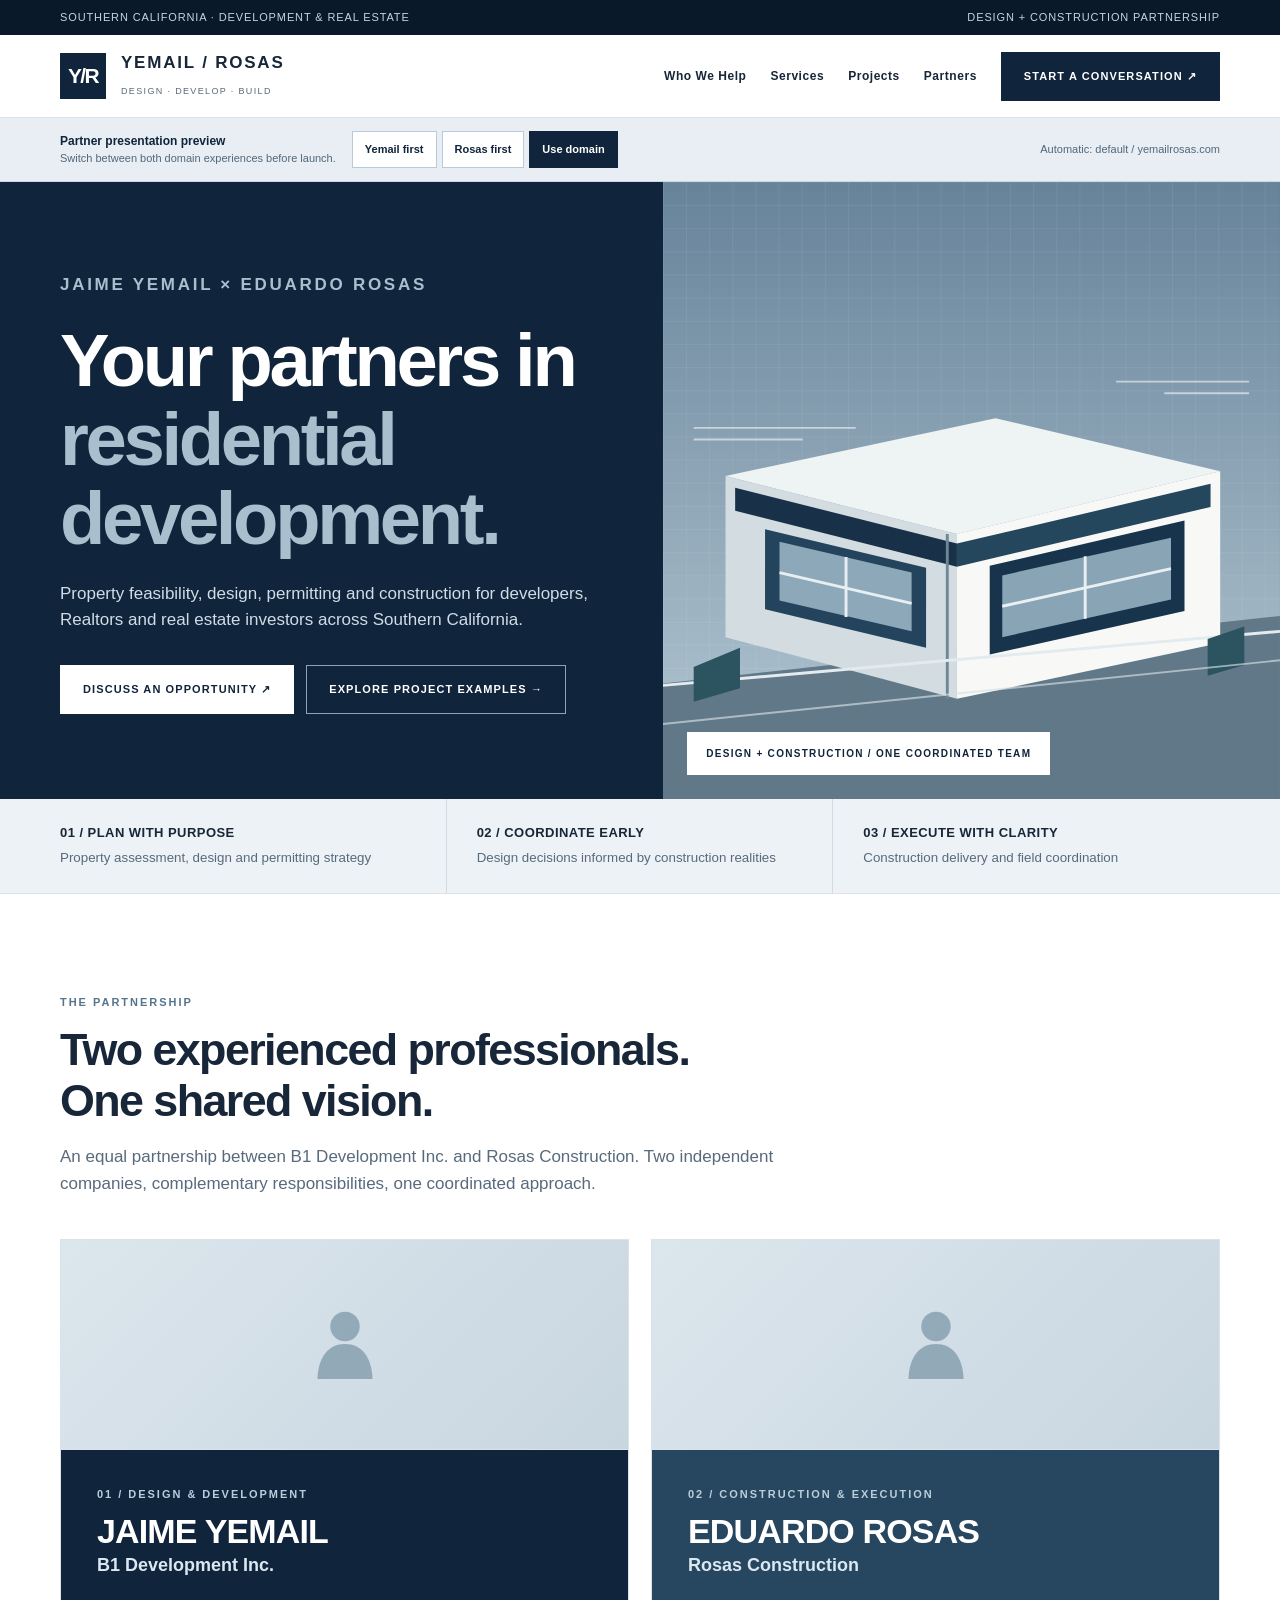
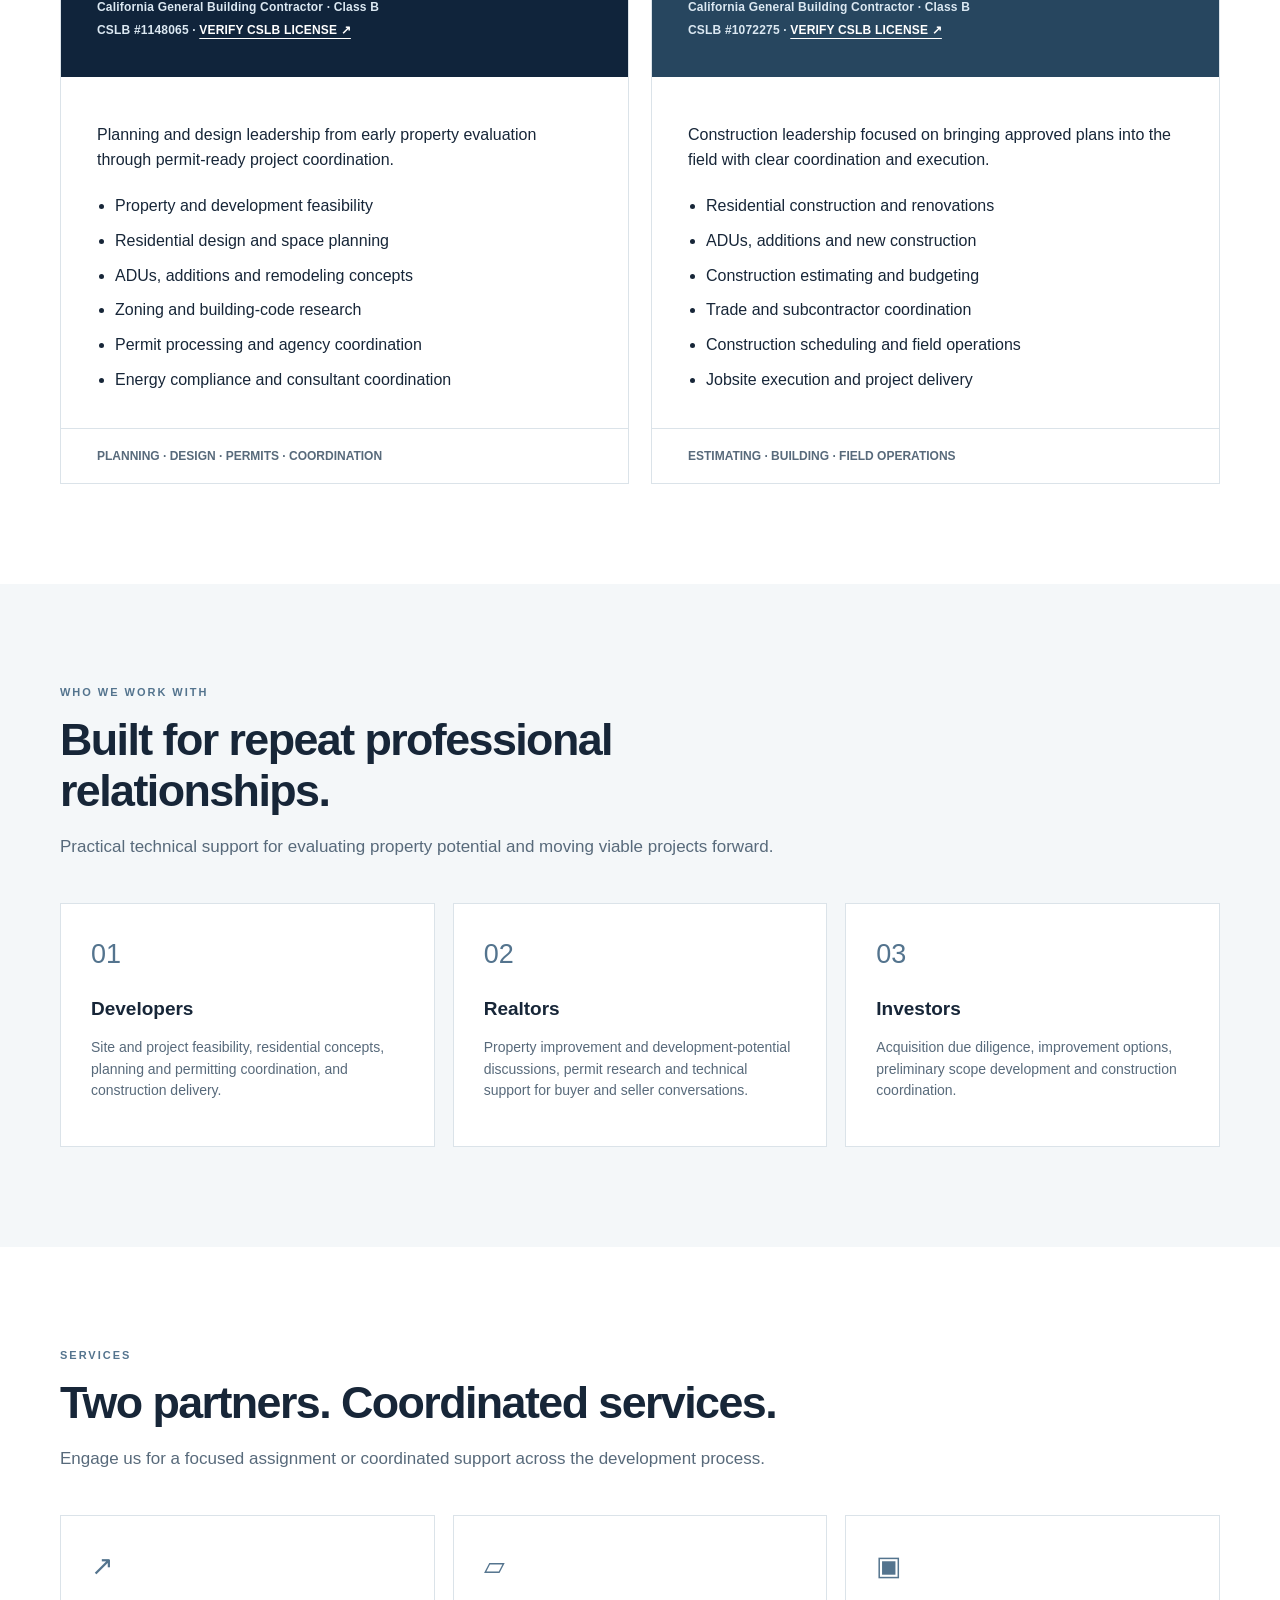
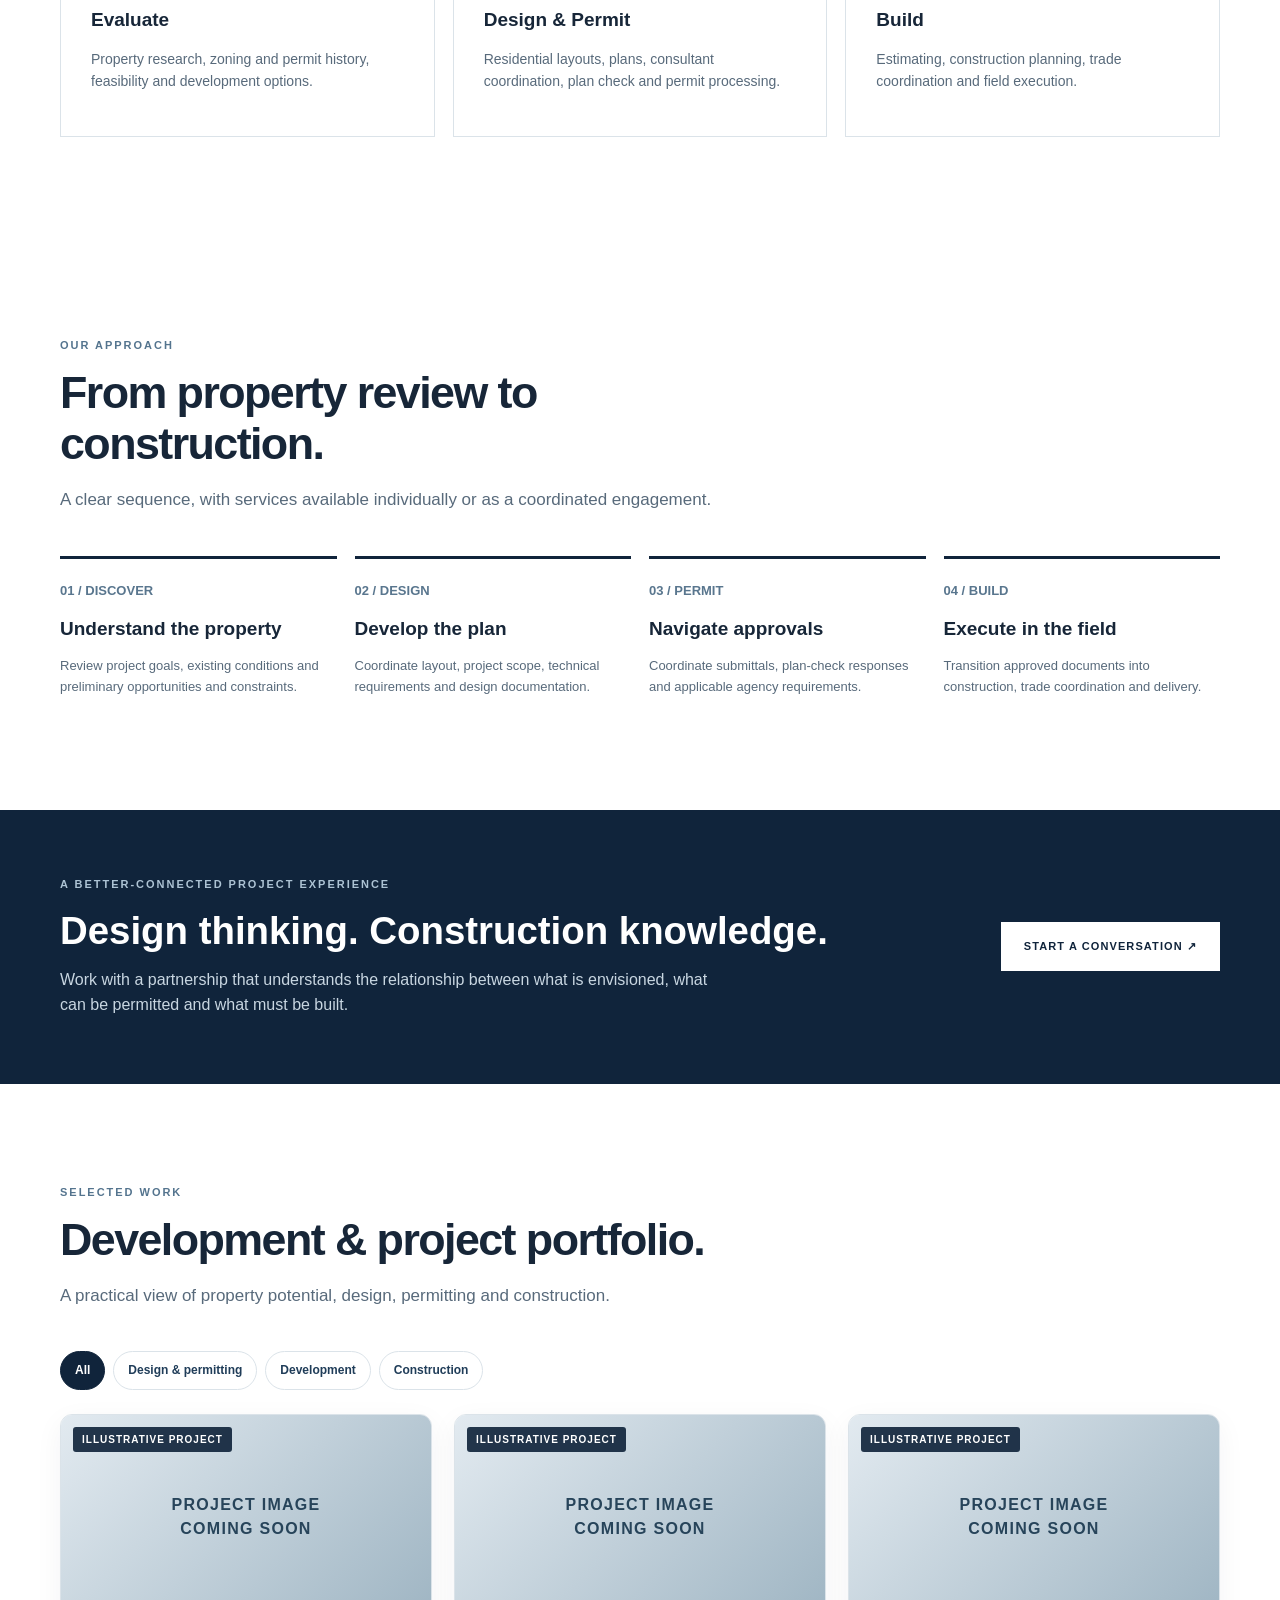
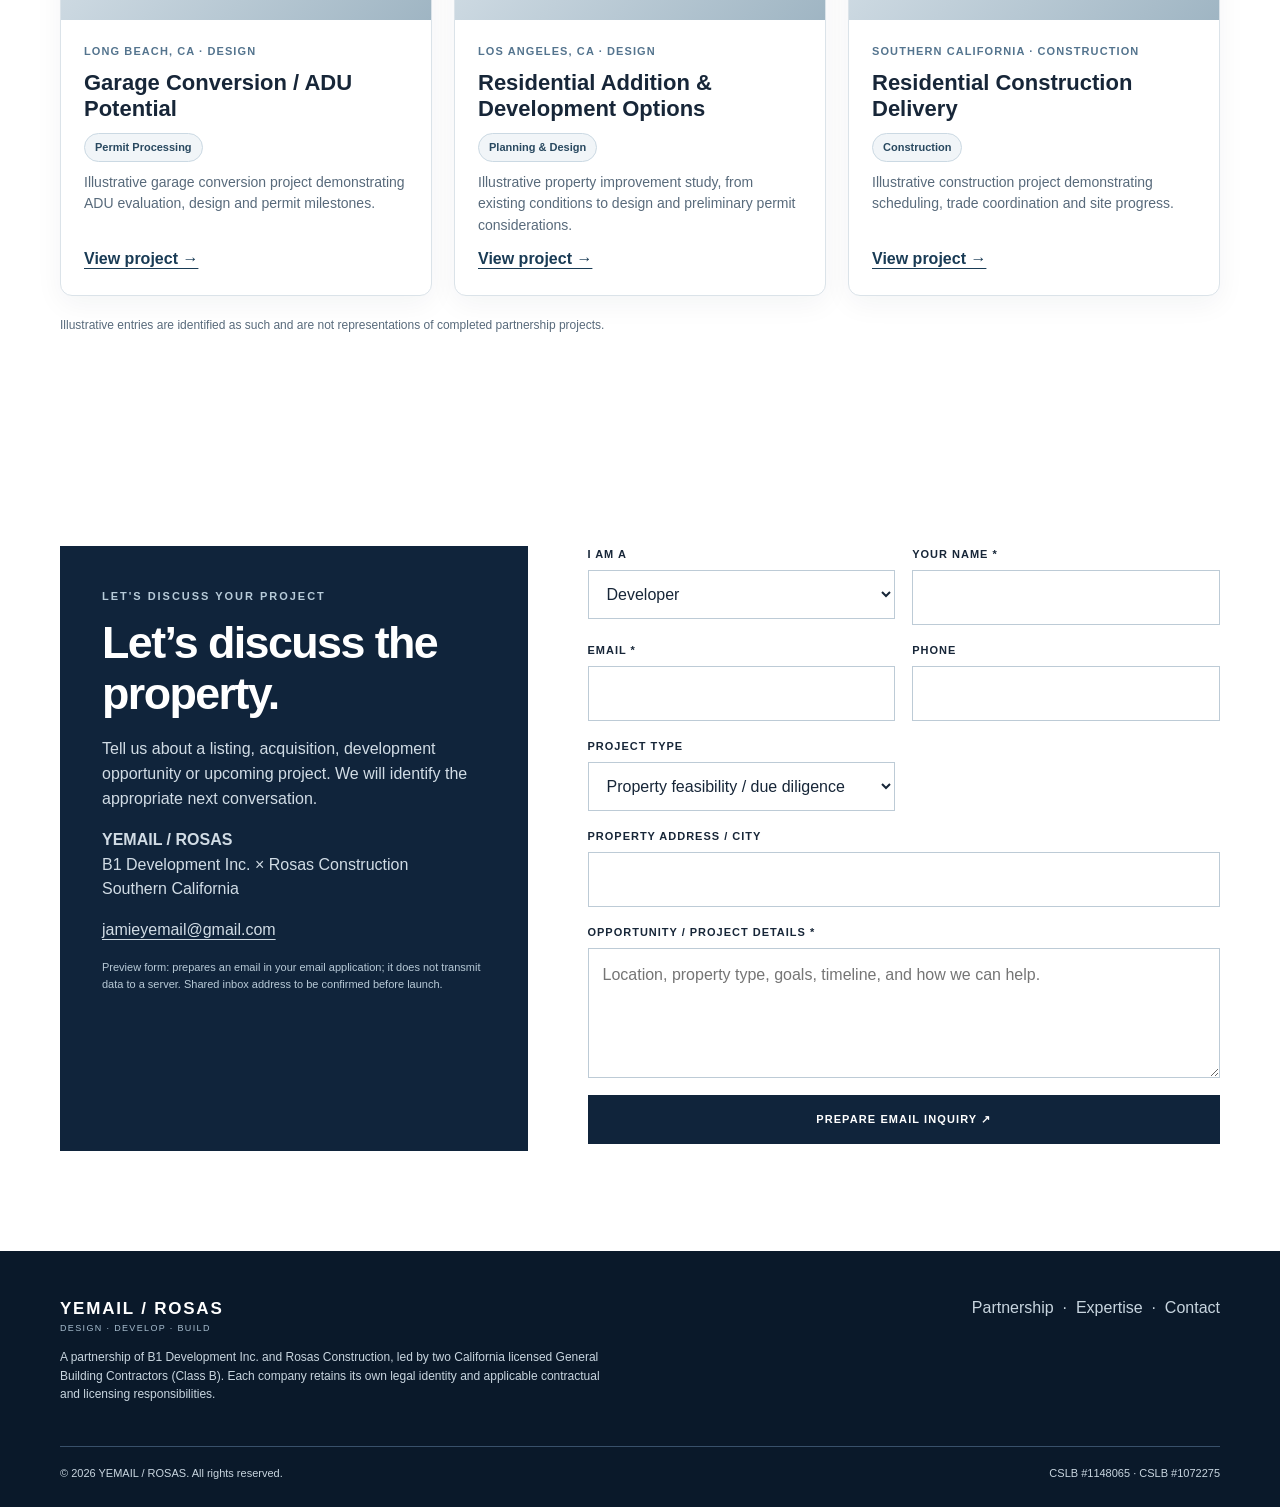
==== commit 922836db: "Update index.html updated 2026.09.28(3), removing leadership section" ====
--- a/index.html
+++ b/index.html
@@ -3,7 +3,7 @@
 <html lang="en"><head><meta charset="utf-8"/><meta content="width=device-width,initial-scale=1" name="viewport"/><meta content="#10243b" name="theme-color"/><meta content="Residential development support for developers, Realtors and investors in Southern California. Property feasibility, design, permitting and construction coordination." name="description"/><title>YEMAIL / ROSAS | Residential Development Partners</title>
 <style>
 :root{--navy:#10243b;--deep:#0a192a;--mid:#203d59;--blue:#54748e;--light:#edf2f6;--white:#fff;--ink:#172638;--muted:#586a7b;--line:#dbe3e9;--accent:#c4d4df}*{box-sizing:border-box}html{scroll-behavior:smooth}body{margin:0;font-family:Arial,Helvetica,sans-serif;color:var(--ink);background:white;line-height:1.55}a{color:inherit;text-decoration:none}button,input,textarea,select{font:inherit}button{cursor:pointer}.container{width:min(1160px,calc(100% - 48px));margin:auto}.eyebrow{text-transform:uppercase;letter-spacing:.18em;font-size:11px;font-weight:700}.topline{background:var(--deep);color:#c5d4e1;font-size:11px;letter-spacing:.08em;padding:9px 0}.topline .container{display:flex;justify-content:space-between;gap:16px}.header{background:white;position:sticky;top:0;z-index:30;border-bottom:1px solid var(--line)}.nav{min-height:82px;display:flex;align-items:center;justify-content:space-between;gap:20px}.brand{display:flex;align-items:center;gap:15px;flex-shrink:0}.monogram{width:46px;height:46px;background:var(--navy);color:white;display:grid;place-items:center;font-weight:800;letter-spacing:-.08em;font-size:21px}.brandname{font-weight:800;letter-spacing:.105em;font-size:17px;white-space:nowrap}.brandsub{font-size:9px;letter-spacing:.15em;color:var(--muted);text-transform:uppercase}.navlinks{display:flex;gap:24px;align-items:center;font-size:12px;font-weight:700;letter-spacing:.045em}.navlinks a:not(.btn):hover{color:var(--blue)}.btn{display:inline-flex;justify-content:center;align-items:center;gap:12px;padding:15px 22px;border:1px solid transparent;font-size:11px;font-weight:800;text-transform:uppercase;letter-spacing:.1em;transition:.2s}.btn.primary{background:var(--navy);color:white}.btn.primary:hover{background:#294c6a}.btn.outline{border-color:#8da4b8;color:white}.btn.outline:hover{background:#ffffff18}.btn.light{background:white;color:var(--navy)}.btn.line{border-color:#a6b6c4;color:var(--navy)}.menu{display:none;border:1px solid var(--line);background:white;color:var(--navy);padding:10px 12px}.hero{background:var(--navy);color:white;overflow:hidden}.hero-inner{display:grid;grid-template-columns:1.04fr .96fr;min-height:590px}.hero-copy{padding:90px 55px 85px 0;align-self:center}.hero h1{font-size:clamp(44px,5.6vw,77px);letter-spacing:-.045em;line-height:1.04;margin:24px 0 22px;font-weight:750}.hero h1 span{color:#a9bfce}.hero p{font-size:17px;max-width:520px;color:#d0dce6;margin:0 0 32px}.hero-actions{display:flex;gap:12px;flex-wrap:wrap}.hero-art{position:relative;display:flex;align-items:stretch;margin-right:calc((min(1160px,100vw - 48px) - 100vw)/2);background:#203a54}.hero-art svg{width:100%;height:100%;min-height:490px;display:block}.art-label{position:absolute;bottom:24px;left:24px;background:#fff;color:var(--navy);padding:14px 19px;font-size:10px;letter-spacing:.13em;font-weight:800}.strip{background:var(--light);border-bottom:1px solid var(--line)}.strip .container{display:grid;grid-template-columns:repeat(3,1fr)}.strip-item{padding:24px 30px;border-right:1px solid #d0dce4}.strip-item:first-child{padding-left:0}.strip-item:last-child{border:0}.strip-item strong{display:block;font-size:13px;letter-spacing:.035em}.strip-item small{display:block;color:var(--muted);margin-top:5px}.section{padding:100px 0}.section.alt{background:#f4f7f9}.section-head{max-width:750px;margin-bottom:42px}.section h2{font-size:clamp(32px,3.5vw,49px);letter-spacing:-.035em;line-height:1.14;margin:13px 0 18px}.lead{font-size:17px;color:var(--muted);max-width:770px}.partners{display:grid;grid-template-columns:1fr 1fr;gap:22px}.partner{border:1px solid var(--line);background:white;display:flex;flex-direction:column}.partner-top{background:var(--navy);color:white;padding:36px;min-height:205px}.partner:nth-child(2) .partner-top{background:#27465f}.partner-top h3{font-size:30px;margin:10px 0 6px;letter-spacing:-.025em}.partner-top p{color:#d4e1ea;margin:0}.partner-body{padding:30px 36px;flex:1}.partner-body ul{padding-left:18px;margin:14px 0 0}.partner-body li{padding:5px 0}.partner-foot{padding:18px 36px;border-top:1px solid var(--line);font-size:12px;color:var(--muted);font-weight:700}.process{display:grid;grid-template-columns:repeat(4,1fr);gap:18px}.step{border-top:3px solid var(--navy);padding:22px 8px 0 0}.step .num{font-size:13px;font-weight:800;color:#59768e}.step h3{font-size:19px;margin:13px 0 8px}.step p{font-size:13px;color:var(--muted)}.focus{display:grid;grid-template-columns:repeat(3,1fr);gap:18px}.focus article{border:1px solid var(--line);padding:30px;background:white}.focus .symbol{font-size:27px;color:var(--blue);font-weight:300}.focus h3{font-size:19px;margin:18px 0 9px}.focus p{color:var(--muted);font-size:14px}.banner{background:var(--navy);color:white;padding:66px 0}.banner-inner{display:flex;justify-content:space-between;gap:30px;align-items:center}.banner h2{font-size:clamp(28px,3vw,40px);margin:8px 0}.banner p{color:#c8d6e1;max-width:660px;margin:0}.people{display:grid;grid-template-columns:1fr 1fr;gap:22px}.person{display:grid;grid-template-columns:145px 1fr;border:1px solid var(--line);background:white;min-height:240px}.portrait{background:linear-gradient(140deg,#c6d3dd,#e7edf1);display:flex;align-items:center;justify-content:center}.portrait svg{width:80px;opacity:.45}.person-content{padding:27px}.person h3{font-size:24px;margin:4px 0}.person p{font-size:13px;color:var(--muted)}.contact{display:grid;grid-template-columns:.85fr 1.15fr;gap:60px}.contact-info{background:var(--navy);color:white;padding:42px}.contact-info h2{margin-top:12px}.contact-info p{color:#d1dce5}.contact-info a{text-decoration:underline;text-underline-offset:4px}.form{display:grid;grid-template-columns:1fr 1fr;gap:17px}.field{display:flex;flex-direction:column;gap:7px}.field.full{grid-column:1/-1}.field label{font-size:11px;text-transform:uppercase;font-weight:800;letter-spacing:.09em}.field input,.field select,.field textarea{width:100%;padding:14px;border:1px solid #bdcbd6;border-radius:0;background:white;color:var(--ink);min-width:0}.field textarea{min-height:130px;resize:vertical}.fine{font-size:11px;color:var(--muted)}.footer{background:var(--deep);color:#c8d5df;padding:45px 0 25px}.footer-main{display:flex;justify-content:space-between;gap:30px;align-items:start}.footer .brandname{color:white}.footer p{max-width:560px;font-size:12px}.footer-bottom{border-top:1px solid #38506a;margin-top:30px;padding-top:18px;font-size:11px;display:flex;justify-content:space-between;gap:15px}.footer a:hover{text-decoration:underline}.skip{position:absolute;left:-9999px}.skip:focus{left:10px;top:10px;background:white;padding:12px;z-index:100}.status{font-size:12px;color:var(--muted)}@media(max-width:950px){.navlinks{gap:13px}.navlinks a{font-size:11px}.hero-inner{grid-template-columns:1fr 1fr}.hero-copy{padding:65px 25px 65px 0}.hero-art{margin-right:-24px}.process{grid-template-columns:repeat(2,1fr)}.person{grid-template-columns:110px 1fr}}@media(max-width:720px){.container{width:calc(100% - 36px)}.topline .container{font-size:9px}.nav{min-height:70px}.brandname{font-size:14px}.brandsub{font-size:8px}.monogram{width:40px;height:40px}.menu{display:block}.navlinks{display:none;position:absolute;left:0;right:0;top:100%;background:white;padding:20px 18px 25px;box-shadow:0 15px 25px #10243b22;flex-direction:column;align-items:stretch;gap:0}.navlinks.open{display:flex}.navlinks a{padding:13px;border-bottom:1px solid var(--line);font-size:13px}.navlinks .btn{margin-top:12px}.hero-inner{display:flex;flex-direction:column}.hero-copy{padding:66px 0 54px}.hero h1{font-size:clamp(46px,11vw,70px)}.hero p{font-size:15px}.hero-art{margin:0 -18px}.hero-art svg{height:290px;min-height:290px}.strip .container{grid-template-columns:1fr}.strip-item,.strip-item:first-child{padding:16px 0;border-right:0;border-bottom:1px solid #d0dce4}.section{padding:66px 0}.partners,.focus,.people,.contact{grid-template-columns:1fr}.partner-top{min-height:0;padding:28px}.partner-body{padding:24px 28px}.partner-foot{padding:17px 28px}.focus{gap:12px}.process{gap:20px}.banner-inner{align-items:start;flex-direction:column}.person{grid-template-columns:115px 1fr}.contact{gap:25px}.contact-info{padding:30px}.footer-main,.footer-bottom{flex-direction:column}.footer-bottom{gap:7px}}@media(max-width:390px){.brandname{font-size:12px}.brand{gap:8px}.monogram{width:35px;height:35px}.hero-actions .btn{width:100%}.person{grid-template-columns:1fr}.portrait{height:120px}.form{grid-template-columns:1fr}.field{grid-column:1/-1}}
-.license-line{display:inline-block;margin-top:8px;font-size:12px;font-weight:700;letter-spacing:.015em;line-height:1.5}.leadership-license{color:var(--mid);margin:9px 0 4px!important}.partner-top .license-line{color:#dbe8f2}.partner-top .partner-name{font-size:34px;margin:10px 0 2px;letter-spacing:-.025em;line-height:1.08}.partner-top .company-name{display:block;font-size:18px;font-weight:700;color:#dbe8f2;margin:0 0 10px}.cslb-link{display:inline-block;margin-top:5px;color:inherit;text-decoration:underline;text-underline-offset:4px;font-weight:800}.partner-top .cslb-link{color:#fff}.leadership-license .cslb-link{color:var(--mid)}@media(max-width:720px){.partner-top .partner-name{font-size:30px}.partner-top .company-name{font-size:17px}}
+.license-line{display:inline-block;margin-top:8px;font-size:12px;font-weight:700;letter-spacing:.015em;line-height:1.5}.leadership-license{color:var(--mid);margin:9px 0 4px!important}.partner-top .license-line{color:#dbe8f2}.hero .eyebrow{font-size:17px;font-weight:800;letter-spacing:.16em}.partner-top .partner-name{font-size:34px;margin:10px 0 2px;letter-spacing:-.025em;line-height:1.08}.partner-top .company-name{display:block;font-size:18px;font-weight:700;color:#dbe8f2;margin:0 0 10px}.cslb-link{display:inline-block;margin-top:5px;color:inherit;text-decoration:underline;text-underline-offset:4px;font-weight:800}.partner-top .cslb-link{color:#fff}.leadership-license .cslb-link{color:var(--mid)}@media(max-width:720px){.partner-top .partner-name{font-size:30px}.partner-top .company-name{font-size:17px}}
 /* V4: responsive dual-domain presentation */
 .preview-bar{background:#e8eef3;border-bottom:1px solid #cad7e2;color:#10243b}.preview-inner{display:flex;align-items:center;gap:16px;padding:13px 0;flex-wrap:wrap}.preview-inner>div:first-child{display:flex;flex-direction:column;min-width:185px}.preview-inner strong{font-size:12px}.preview-inner span,.preview-inner small{font-size:11px;color:#52677a}.preview-actions{display:flex;flex-wrap:wrap;gap:5px}.preview-actions button{background:white;border:1px solid #b9cbd9;padding:9px 12px;color:#10243b;font-size:11px;font-weight:700}.preview-actions button[aria-pressed="true"]{background:#10243b;color:white;border-color:#10243b}.preview-inner small{margin-left:auto}.partners,.people{display:flex;align-items:stretch;gap:22px}.partners>.partner,.people>.person{flex:1;min-width:0}.partner[data-partner="yemail"],.person[data-partner="yemail"]{order:1}.partner[data-partner="rosas"],.person[data-partner="rosas"]{order:2}body[data-first="rosas"] .partner[data-partner="rosas"],body[data-first="rosas"] .person[data-partner="rosas"]{order:0}body[data-first="rosas"] .partner[data-partner="yemail"],body[data-first="rosas"] .person[data-partner="yemail"]{order:1}body[data-first="rosas"] .partner[data-partner="rosas"] .partner-top{background:#10243b}body[data-first="rosas"] .partner[data-partner="yemail"] .partner-top{background:#27465f}body[data-first="yemail"] .partner[data-partner="yemail"] .partner-top{background:#10243b}body[data-first="yemail"] .partner[data-partner="rosas"] .partner-top{background:#27465f}@media(max-width:720px){.partners,.people{flex-direction:column}.partners>.partner,.people>.person{width:100%}.preview-inner small{margin-left:0;width:100%}.preview-actions button{flex:1}.preview-actions{width:100%}}@media(prefers-reduced-motion:reduce){html{scroll-behavior:auto}*{transition:none!important}}
 
@@ -15,14 +15,18 @@
 
 /* V4.2 project collection */
 .project-visual img{width:100%;height:100%;object-fit:cover}.project-visual .placeholder{width:100%;height:100%;display:flex;align-items:center;justify-content:center;color:#27445a;font-weight:700;letter-spacing:.08em;text-align:center;padding:20px;background:linear-gradient(135deg,#e2eaf0,#9fb5c3)}.project-link{display:inline-block;margin-top:auto;font-weight:700;color:#193b55;text-decoration:underline;text-underline-offset:4px}.project-page{max-width:900px;margin:0 auto;padding:65px 22px}.project-page h1{font-size:clamp(2.2rem,5vw,4rem);line-height:1.12}.project-gallery{display:grid;grid-template-columns:repeat(2,minmax(0,1fr));gap:14px;margin:24px 0}.project-gallery img{width:100%;aspect-ratio:4/3;object-fit:cover;border-radius:9px}.project-cover{width:100%;max-height:490px;object-fit:cover;border-radius:10px}.project-body{line-height:1.75;color:#344d60}.project-page .back{display:inline-block;margin-bottom:25px;color:#25465e}.project-page .tag{display:inline-block;padding:6px 12px;border:1px solid #cbd9e3;border-radius:30px;margin:4px 6px 4px 0;font-size:12px}.preview-bar{display:block}@media(max-width:620px){.project-gallery{grid-template-columns:1fr}.partners,.people{grid-template-columns:1fr}.project-page{padding:35px 18px}}
+
+.partner-photo{height:210px;background:linear-gradient(135deg,#dce6ed,#c8d6e0);display:flex;align-items:center;justify-content:center;border-bottom:1px solid var(--line)}
+.partner-photo svg{width:92px;height:92px;opacity:.55}
+.partner-photo + .partner-top{border-radius:0}
 </style></head><body><a class="skip" href="#main">Skip to content</a><div class="topline"><div class="container"><span>SOUTHERN CALIFORNIA · DEVELOPMENT &amp; REAL ESTATE</span><span>DESIGN + CONSTRUCTION PARTNERSHIP</span></div></div><header class="header"><div class="container nav"><a aria-label="Yemail Rosas home" class="brand" href="#top"><span class="monogram" data-monogram="">Y/R</span><span><span class="brandname" data-brand="">YEMAIL / ROSAS</span><br/><span class="brandsub">Design · Develop · Build</span></span></a><button aria-controls="navlinks" aria-expanded="false" aria-label="Open navigation" class="menu" id="menu">☰</button><nav aria-label="Main navigation" class="navlinks" id="navlinks"><a href="#audience">Who We Help</a><a href="#expertise">Services</a><a href="#portfolio">Projects</a><a href="#partnership">Partners</a><a class="btn primary" href="#contact">Start a Conversation ↗</a></nav></div></header><section aria-label="Website presentation preview" class="preview-bar" id="preview"><div class="container preview-inner"><div><strong>Partner presentation preview</strong><span>Switch between both domain experiences before launch.</span></div><div aria-label="Choose presentation" class="preview-actions" role="group"><button aria-pressed="true" data-mode="yemail" type="button">Yemail first</button><button aria-pressed="false" data-mode="rosas" type="button">Rosas first</button><button aria-pressed="false" data-mode="auto" type="button">Use domain</button></div><small aria-live="polite" id="mode-note"></small></div></section>
-<main id="main"><section class="hero" id="top"><div class="container hero-inner"><div class="hero-copy"><div class="eyebrow" style="color:#a9bfce">B1 DEVELOPMENT INC. × ROSAS CONSTRUCTION</div><h1 id="hero-title">Your partners in<br/><span>residential development.</span></h1><p>Property feasibility, design, permitting and construction for developers, Realtors and real estate investors across Southern California.</p><div class="hero-actions"><a class="btn light" href="#contact">Discuss an Opportunity ↗</a><a class="btn outline" href="#portfolio">Explore Project Examples →</a></div></div><div aria-label="Architectural illustration of a contemporary residential property" class="hero-art"><svg aria-label="Stylized contemporary residence architectural elevation" preserveaspectratio="xMidYMid slice" role="img" viewbox="0 0 640 640" xmlns="http://www.w3.org/2000/svg"><defs><lineargradient id="sky" x2="0" y2="1"><stop stop-color="#67839a"></stop><stop offset="1" stop-color="#b6c9d4"></stop></lineargradient><pattern height="24" id="grid" patternunits="userSpaceOnUse" width="24"><path d="M24 0H0V24" fill="none" stroke="#ffffff" stroke-opacity=".12"></path></pattern></defs><rect fill="url(#sky)" height="640" width="640"></rect><rect fill="url(#grid)" height="640" width="640"></rect><path d="M0 520 640 450V640H0Z" fill="#617888"></path><path d="M65 305 345 245 578 300 305 365Z" fill="#eef3f4"></path><path d="M65 305 305 365V536L65 472Z" fill="#d3dce0"></path><path d="M305 365 578 300V478L305 536Z" fill="#f8f9f7"></path><path d="M75 317 305 375V399L75 341Z" fill="#183149"></path><path d="M305 375 568 313V337L305 399Z" fill="#25475e"></path><path d="M106 360 273 400V483L106 443Z" fill="#24445d"></path><path d="M121 373 258 405V466L121 434Z" fill="#8ca8b9"></path><path d="M190 389V451M121 405 258 437" stroke="#e8eff2" stroke-width="3"></path><path d="M339 398 541 351V445L339 490Z" fill="#17344c"></path><path d="M352 408 527 369V433L352 472Z" fill="#88a4b5"></path><path d="M438 388V453M352 440 527 401" stroke="#e9eff3" stroke-width="3"></path><path d="M295 365V536" stroke="#6f8796" stroke-width="3"></path><path d="M0 522 640 466" stroke="#e4ebef" stroke-width="3"></path><path d="M32 503 80 483 80 525 32 539ZM565 474 603 461 603 501 565 512Z" fill="#2c5360"></path><path d="M0 562 640 496" stroke="#d6e0e5" stroke-opacity=".65" stroke-width="2"></path><path d="M32 255H200M32 267H145M470 207H608M520 219H608" stroke="#fff" stroke-opacity=".55" stroke-width="2"></path></svg><div class="art-label">DESIGN + CONSTRUCTION / ONE COORDINATED TEAM</div></div></div></section>
+<main id="main"><section class="hero" id="top"><div class="container hero-inner"><div class="hero-copy"><div class="eyebrow" style="color:#a9bfce">JAIME YEMAIL × EDUARDO ROSAS</div><h1 id="hero-title">Your partners in<br/><span>residential development.</span></h1><p>Property feasibility, design, permitting and construction for developers, Realtors and real estate investors across Southern California.</p><div class="hero-actions"><a class="btn light" href="#contact">Discuss an Opportunity ↗</a><a class="btn outline" href="#portfolio">Explore Project Examples →</a></div></div><div aria-label="Architectural illustration of a contemporary residential property" class="hero-art"><svg aria-label="Stylized contemporary residence architectural elevation" preserveaspectratio="xMidYMid slice" role="img" viewbox="0 0 640 640" xmlns="http://www.w3.org/2000/svg"><defs><lineargradient id="sky" x2="0" y2="1"><stop stop-color="#67839a"></stop><stop offset="1" stop-color="#b6c9d4"></stop></lineargradient><pattern height="24" id="grid" patternunits="userSpaceOnUse" width="24"><path d="M24 0H0V24" fill="none" stroke="#ffffff" stroke-opacity=".12"></path></pattern></defs><rect fill="url(#sky)" height="640" width="640"></rect><rect fill="url(#grid)" height="640" width="640"></rect><path d="M0 520 640 450V640H0Z" fill="#617888"></path><path d="M65 305 345 245 578 300 305 365Z" fill="#eef3f4"></path><path d="M65 305 305 365V536L65 472Z" fill="#d3dce0"></path><path d="M305 365 578 300V478L305 536Z" fill="#f8f9f7"></path><path d="M75 317 305 375V399L75 341Z" fill="#183149"></path><path d="M305 375 568 313V337L305 399Z" fill="#25475e"></path><path d="M106 360 273 400V483L106 443Z" fill="#24445d"></path><path d="M121 373 258 405V466L121 434Z" fill="#8ca8b9"></path><path d="M190 389V451M121 405 258 437" stroke="#e8eff2" stroke-width="3"></path><path d="M339 398 541 351V445L339 490Z" fill="#17344c"></path><path d="M352 408 527 369V433L352 472Z" fill="#88a4b5"></path><path d="M438 388V453M352 440 527 401" stroke="#e9eff3" stroke-width="3"></path><path d="M295 365V536" stroke="#6f8796" stroke-width="3"></path><path d="M0 522 640 466" stroke="#e4ebef" stroke-width="3"></path><path d="M32 503 80 483 80 525 32 539ZM565 474 603 461 603 501 565 512Z" fill="#2c5360"></path><path d="M0 562 640 496" stroke="#d6e0e5" stroke-opacity=".65" stroke-width="2"></path><path d="M32 255H200M32 267H145M470 207H608M520 219H608" stroke="#fff" stroke-opacity=".55" stroke-width="2"></path></svg><div class="art-label">DESIGN + CONSTRUCTION / ONE COORDINATED TEAM</div></div></div></section>
 <div class="strip"><div class="container"><div class="strip-item"><strong>01 / PLAN WITH PURPOSE</strong><small>Property assessment, design and permitting strategy</small></div><div class="strip-item"><strong>02 / COORDINATE EARLY</strong><small>Design decisions informed by construction realities</small></div><div class="strip-item"><strong>03 / EXECUTE WITH CLARITY</strong><small>Construction delivery and field coordination</small></div></div></div>
-<section class="section" id="partnership"><div class="container"><div class="section-head"><div class="eyebrow" style="color:var(--blue)">THE PARTNERSHIP</div><h2>Two experienced professionals.<br/>One shared vision.</h2><p class="lead">An equal partnership between B1 Development Inc. and Rosas Construction. Two independent companies, complementary responsibilities, one coordinated approach.</p></div><div class="partners"><article class="partner ordered-card" data-partner="yemail"><div class="partner-top"><div class="eyebrow" data-order-label="" style="color:#b9cedd">EQUAL PARTNER</div><h3 class="partner-name">JAIME YEMAIL</h3><span class="company-name">B1 Development Inc.</span><p><span class="license-line">California General Building Contractor · Class B<br/>CSLB #1148065 · <a class="cslb-link" href="https://www.cslb.ca.gov/1148065" target="_blank" rel="noopener noreferrer">VERIFY CSLB LICENSE ↗</a></span></p></div><div class="partner-body"><p>Planning and design leadership from early property evaluation through permit-ready project coordination.</p><ul><li>Property and development feasibility</li><li>Residential design and space planning</li><li>ADUs, additions and remodeling concepts</li><li>Zoning and building-code research</li><li>Permit processing and agency coordination</li><li>Energy compliance and consultant coordination</li></ul></div><div class="partner-foot">PLANNING · DESIGN · PERMITS · COORDINATION</div></article><article class="partner ordered-card" data-partner="rosas"><div class="partner-top"><div class="eyebrow" data-order-label="" style="color:#b9cedd">EQUAL PARTNER</div><h3 class="partner-name">EDUARDO ROSAS</h3><span class="company-name">Rosas Construction</span><p><span class="license-line">California General Building Contractor · Class B<br/>CSLB #1072275 · <a class="cslb-link" href="https://www.cslb.ca.gov/1072275" target="_blank" rel="noopener noreferrer">VERIFY CSLB LICENSE ↗</a></span></p></div><div class="partner-body"><p>Construction leadership focused on bringing approved plans into the field with clear coordination and execution.</p><ul><li>Residential construction and renovations</li><li>ADUs, additions and new construction</li><li>Construction estimating and budgeting</li><li>Trade and subcontractor coordination</li><li>Construction scheduling and field operations</li><li>Jobsite execution and project delivery</li></ul></div><div class="partner-foot">ESTIMATING · BUILDING · FIELD OPERATIONS</div></article></div></div></section>
+<section class="section" id="partnership"><div class="container"><div class="section-head"><div class="eyebrow" style="color:var(--blue)">THE PARTNERSHIP</div><h2>Two experienced professionals.<br/>One shared vision.</h2><p class="lead">An equal partnership between B1 Development Inc. and Rosas Construction. Two independent companies, complementary responsibilities, one coordinated approach.</p></div><div class="partners"><article class="partner ordered-card" data-partner="yemail"><div class="partner-photo" aria-label="Partner photo placeholder"><svg viewBox="0 0 100 100" aria-hidden="true"><circle cx="50" cy="31" r="16" fill="#5f7f94"/><path d="M20 88c1-24 12-38 30-38s29 14 30 38z" fill="#5f7f94"/></svg></div><div class="partner-top"><div class="eyebrow" data-order-label="" style="color:#b9cedd">EQUAL PARTNER</div><h3 class="partner-name">JAIME YEMAIL</h3><span class="company-name">B1 Development Inc.</span><p><span class="license-line">California General Building Contractor · Class B<br/>CSLB #1148065 · <a class="cslb-link" href="https://www.cslb.ca.gov/1148065" target="_blank" rel="noopener noreferrer">VERIFY CSLB LICENSE ↗</a></span></p></div><div class="partner-body"><p>Planning and design leadership from early property evaluation through permit-ready project coordination.</p><ul><li>Property and development feasibility</li><li>Residential design and space planning</li><li>ADUs, additions and remodeling concepts</li><li>Zoning and building-code research</li><li>Permit processing and agency coordination</li><li>Energy compliance and consultant coordination</li></ul></div><div class="partner-foot">PLANNING · DESIGN · PERMITS · COORDINATION</div></article><article class="partner ordered-card" data-partner="rosas"><div class="partner-photo" aria-label="Partner photo placeholder"><svg viewBox="0 0 100 100" aria-hidden="true"><circle cx="50" cy="31" r="16" fill="#5f7f94"/><path d="M20 88c1-24 12-38 30-38s29 14 30 38z" fill="#5f7f94"/></svg></div><div class="partner-top"><div class="eyebrow" data-order-label="" style="color:#b9cedd">EQUAL PARTNER</div><h3 class="partner-name">EDUARDO ROSAS</h3><span class="company-name">Rosas Construction</span><p><span class="license-line">California General Building Contractor · Class B<br/>CSLB #1072275 · <a class="cslb-link" href="https://www.cslb.ca.gov/1072275" target="_blank" rel="noopener noreferrer">VERIFY CSLB LICENSE ↗</a></span></p></div><div class="partner-body"><p>Construction leadership focused on bringing approved plans into the field with clear coordination and execution.</p><ul><li>Residential construction and renovations</li><li>ADUs, additions and new construction</li><li>Construction estimating and budgeting</li><li>Trade and subcontractor coordination</li><li>Construction scheduling and field operations</li><li>Jobsite execution and project delivery</li></ul></div><div class="partner-foot">ESTIMATING · BUILDING · FIELD OPERATIONS</div></article></div></div></section>
 <section class="section alt" id="audience"><div class="container"><div class="section-head"><div class="eyebrow" style="color:var(--blue)">WHO WE WORK WITH</div><h2>Built for repeat professional relationships.</h2><p class="lead">Practical technical support for evaluating property potential and moving viable projects forward.</p></div><div class="focus"><article><div class="symbol">01</div><h3>Developers</h3><p>Site and project feasibility, residential concepts, planning and permitting coordination, and construction delivery.</p></article><article><div class="symbol">02</div><h3>Realtors</h3><p>Property improvement and development-potential discussions, permit research and technical support for buyer and seller conversations.</p></article><article><div class="symbol">03</div><h3>Investors</h3><p>Acquisition due diligence, improvement options, preliminary scope development and construction coordination.</p></article></div></div></section><section class="section" id="expertise"><div class="container"><div class="section-head"><div class="eyebrow" style="color:var(--blue)">SERVICES</div><h2>Two partners. Coordinated services.</h2><p class="lead">Engage us for a focused assignment or coordinated support across the development process.</p></div><div class="focus"><article><div class="symbol">↗</div><h3>Evaluate</h3><p>Property research, zoning and permit history, feasibility and development options.</p></article><article><div class="symbol">▱</div><h3>Design &amp; Permit</h3><p>Residential layouts, plans, consultant coordination, plan check and permit processing.</p></article><article><div class="symbol">▣</div><h3>Build</h3><p>Estimating, construction planning, trade coordination and field execution.</p></article></div></div></section>
 <section class="section" id="process"><div class="container"><div class="section-head"><div class="eyebrow" style="color:var(--blue)">OUR APPROACH</div><h2>From property review to construction.</h2><p class="lead">A clear sequence, with services available individually or as a coordinated engagement.</p></div><div class="process"><div class="step"><div class="num">01 / DISCOVER</div><h3>Understand the property</h3><p>Review project goals, existing conditions and preliminary opportunities and constraints.</p></div><div class="step"><div class="num">02 / DESIGN</div><h3>Develop the plan</h3><p>Coordinate layout, project scope, technical requirements and design documentation.</p></div><div class="step"><div class="num">03 / PERMIT</div><h3>Navigate approvals</h3><p>Coordinate submittals, plan-check responses and applicable agency requirements.</p></div><div class="step"><div class="num">04 / BUILD</div><h3>Execute in the field</h3><p>Transition approved documents into construction, trade coordination and delivery.</p></div></div></div></section>
 <section class="banner"><div class="container banner-inner"><div><div class="eyebrow" style="color:#adc3d4">A BETTER-CONNECTED PROJECT EXPERIENCE</div><h2>Design thinking. Construction knowledge.</h2><p>Work with a partnership that understands the relationship between what is envisioned, what can be permitted and what must be built.</p></div><a class="btn light" href="#contact">Start a Conversation ↗</a></div></section>
-<section class="section" id="portfolio"><div class="container"><div class="section-head"><div class="eyebrow" style="color:var(--blue)">SELECTED WORK</div><h2>Development & project portfolio.</h2><p class="lead">A practical view of property potential, design, permitting and construction.</p></div><div class="portfolio-filters" role="group" aria-label="Filter projects"><button type="button" data-filter="all" aria-pressed="true">All</button><button type="button" data-filter="design" aria-pressed="false">Design & permitting</button><button type="button" data-filter="development" aria-pressed="false">Development</button><button type="button" data-filter="construction" aria-pressed="false">Construction</button></div><div class="portfolio-grid"><article class="project-card" data-category="design"><div class="project-visual"><div class="placeholder" role="img" aria-label="Photo placeholder; illustrative project">PROJECT IMAGE<br>COMING SOON</div><span class="sample-mark">ILLUSTRATIVE PROJECT</span></div><div class="project-content"><div class="project-meta">Long Beach, CA · Design</div><h3>Garage Conversion / ADU Potential</h3><span class="project-status">Permit Processing</span><p>Illustrative garage conversion project demonstrating ADU evaluation, design and permit milestones.</p><a class="project-link" href="/projects/garage-conversion-adu/">View project →</a></div></article><article class="project-card" data-category="design"><div class="project-visual"><div class="placeholder" role="img" aria-label="Photo placeholder; illustrative project">PROJECT IMAGE<br>COMING SOON</div><span class="sample-mark">ILLUSTRATIVE PROJECT</span></div><div class="project-content"><div class="project-meta">Los Angeles, CA · Design</div><h3>Residential Addition &amp; Development Options</h3><span class="project-status">Planning &amp; Design</span><p>Illustrative property improvement study, from existing conditions to design and preliminary permit considerations.</p><a class="project-link" href="/projects/residential-addition/">View project →</a></div></article><article class="project-card" data-category="construction"><div class="project-visual"><div class="placeholder" role="img" aria-label="Photo placeholder; illustrative project">PROJECT IMAGE<br>COMING SOON</div><span class="sample-mark">ILLUSTRATIVE PROJECT</span></div><div class="project-content"><div class="project-meta">Southern California · Construction</div><h3>Residential Construction Delivery</h3><span class="project-status">Construction</span><p>Illustrative construction project demonstrating scheduling, trade coordination and site progress.</p><a class="project-link" href="/projects/residential-construction/">View project →</a></div></article></div><p class="portfolio-note">Illustrative entries are identified as such and are not representations of completed partnership projects.</p></div></section><section class="section alt" id="leadership"><div class="container"><div class="section-head"><div class="eyebrow" style="color:var(--blue)">LEADERSHIP</div><h2>Meet the partners.</h2><p class="lead">Distinct responsibilities, shared project coordination.</p></div><div class="people"><article class="person ordered-card" data-partner="yemail"><div aria-label="Portrait placeholder for Jaime Yemail" class="portrait"><svg aria-hidden="true" viewbox="0 0 100 120"><circle cx="50" cy="34" fill="#4d6a81" r="21"></circle><path d="M8 110C8 76 24 66 50 66s42 10 42 44" fill="#4d6a81"></path></svg></div><div class="person-content"><div class="eyebrow" style="color:var(--blue)">DESIGN &amp; DEVELOPMENT</div><h3>Jaime Yemail</h3><strong>B1 Development Inc.</strong><p class="license-line leadership-license">California General Building Contractor · Class B<br/>CSLB #1148065 · <a class="cslb-link" href="https://www.cslb.ca.gov/1148065" target="_blank" rel="noopener noreferrer">VERIFY CSLB LICENSE ↗</a></p><p>Residential design, development planning, building-code research, permitting and project coordination.</p></div></article><article class="person ordered-card" data-partner="rosas"><div aria-label="Portrait placeholder for Eduardo Rosas" class="portrait"><svg aria-hidden="true" viewbox="0 0 100 120"><circle cx="50" cy="34" fill="#4d6a81" r="21"></circle><path d="M8 110C8 76 24 66 50 66s42 10 42 44" fill="#4d6a81"></path></svg></div><div class="person-content"><div class="eyebrow" style="color:var(--blue)">CONSTRUCTION &amp; OPERATIONS</div><h3>Eduardo Rosas</h3><strong>Rosas Construction</strong><p class="license-line leadership-license">California General Building Contractor · Class B<br/>CSLB #1072275 · <a class="cslb-link" href="https://www.cslb.ca.gov/1072275" target="_blank" rel="noopener noreferrer">VERIFY CSLB LICENSE ↗</a></p><p>Construction planning, estimating, trade coordination and field execution.</p></div></article></div></div></section>
+<section class="section" id="portfolio"><div class="container"><div class="section-head"><div class="eyebrow" style="color:var(--blue)">SELECTED WORK</div><h2>Development & project portfolio.</h2><p class="lead">A practical view of property potential, design, permitting and construction.</p></div><div class="portfolio-filters" role="group" aria-label="Filter projects"><button type="button" data-filter="all" aria-pressed="true">All</button><button type="button" data-filter="design" aria-pressed="false">Design & permitting</button><button type="button" data-filter="development" aria-pressed="false">Development</button><button type="button" data-filter="construction" aria-pressed="false">Construction</button></div><div class="portfolio-grid"><article class="project-card" data-category="design"><div class="project-visual"><div class="placeholder" role="img" aria-label="Photo placeholder; illustrative project">PROJECT IMAGE<br>COMING SOON</div><span class="sample-mark">ILLUSTRATIVE PROJECT</span></div><div class="project-content"><div class="project-meta">Long Beach, CA · Design</div><h3>Garage Conversion / ADU Potential</h3><span class="project-status">Permit Processing</span><p>Illustrative garage conversion project demonstrating ADU evaluation, design and permit milestones.</p><a class="project-link" href="/projects/garage-conversion-adu/">View project →</a></div></article><article class="project-card" data-category="design"><div class="project-visual"><div class="placeholder" role="img" aria-label="Photo placeholder; illustrative project">PROJECT IMAGE<br>COMING SOON</div><span class="sample-mark">ILLUSTRATIVE PROJECT</span></div><div class="project-content"><div class="project-meta">Los Angeles, CA · Design</div><h3>Residential Addition &amp; Development Options</h3><span class="project-status">Planning &amp; Design</span><p>Illustrative property improvement study, from existing conditions to design and preliminary permit considerations.</p><a class="project-link" href="/projects/residential-addition/">View project →</a></div></article><article class="project-card" data-category="construction"><div class="project-visual"><div class="placeholder" role="img" aria-label="Photo placeholder; illustrative project">PROJECT IMAGE<br>COMING SOON</div><span class="sample-mark">ILLUSTRATIVE PROJECT</span></div><div class="project-content"><div class="project-meta">Southern California · Construction</div><h3>Residential Construction Delivery</h3><span class="project-status">Construction</span><p>Illustrative construction project demonstrating scheduling, trade coordination and site progress.</p><a class="project-link" href="/projects/residential-construction/">View project →</a></div></article></div><p class="portfolio-note">Illustrative entries are identified as such and are not representations of completed partnership projects.</p></div></section>
 <section class="section" id="contact"><div class="container contact"><div class="contact-info"><div class="eyebrow" style="color:#b7cbd9">LET'S DISCUSS YOUR PROJECT</div><h2>Let’s discuss the property.</h2><p>Tell us about a listing, acquisition, development opportunity or upcoming project. We will identify the appropriate next conversation.</p><p><strong>YEMAIL / ROSAS</strong><br/>B1 Development Inc. × Rosas Construction<br/>Southern California</p><p><a href="mailto:jamieyemail@gmail.com">jamieyemail@gmail.com</a></p><p class="fine" style="color:#b8cad7">Preview form: prepares an email in your email application; it does not transmit data to a server. Shared inbox address to be confirmed before launch.</p></div><form class="form" id="inquiry"><div class="field"><label for="role">I am a</label><select id="role" name="role"><option>Developer</option><option>Realtor / real estate agent</option><option>Investor</option><option>Property owner</option><option>Other</option></select></div><div class="field"><label for="name">Your name *</label><input autocomplete="name" id="name" name="name" required=""/></div><div class="field"><label for="email">Email *</label><input autocomplete="email" id="email" name="email" required="" type="email"/></div><div class="field"><label for="phone">Phone</label><input autocomplete="tel" id="phone" name="phone" type="tel"/></div><div class="field"><label for="type">Project type</label><select id="type" name="type"><option>Property feasibility / due diligence</option><option>Realtor technical consultation</option><option>Residential development / ADU</option><option>Design &amp; permitting</option><option>Construction / estimating</option><option>Other</option></select></div><div class="field full"><label for="address">Property address / city</label><input autocomplete="street-address" id="address" name="address"/></div><div class="field full"><label for="details">Opportunity / project details *</label><textarea id="details" name="details" placeholder="Location, property type, goals, timeline, and how we can help." required=""></textarea></div><div class="field full"><button class="btn primary" type="submit">Prepare Email Inquiry ↗</button><span aria-live="polite" class="status" id="status"></span></div></form></div></section></main>
 <footer class="footer"><div class="container"><div class="footer-main"><div><div class="brandname" data-brand="">YEMAIL / ROSAS</div><div class="brandsub" style="color:#a7bdce">DESIGN · DEVELOP · BUILD</div><p>A partnership of B1 Development Inc. and Rosas Construction, led by two California licensed General Building Contractors (Class B). Each company retains its own legal identity and applicable contractual and licensing responsibilities.</p></div><div><a href="#partnership">Partnership</a>  ·  <a href="#expertise">Expertise</a>  ·  <a href="#contact">Contact</a></div></div><div class="footer-bottom"><span>© <span id="year"></span> YEMAIL / ROSAS. All rights reserved.</span><span>CSLB #1148065 · CSLB #1072275</span></div></div></footer>
 <script>
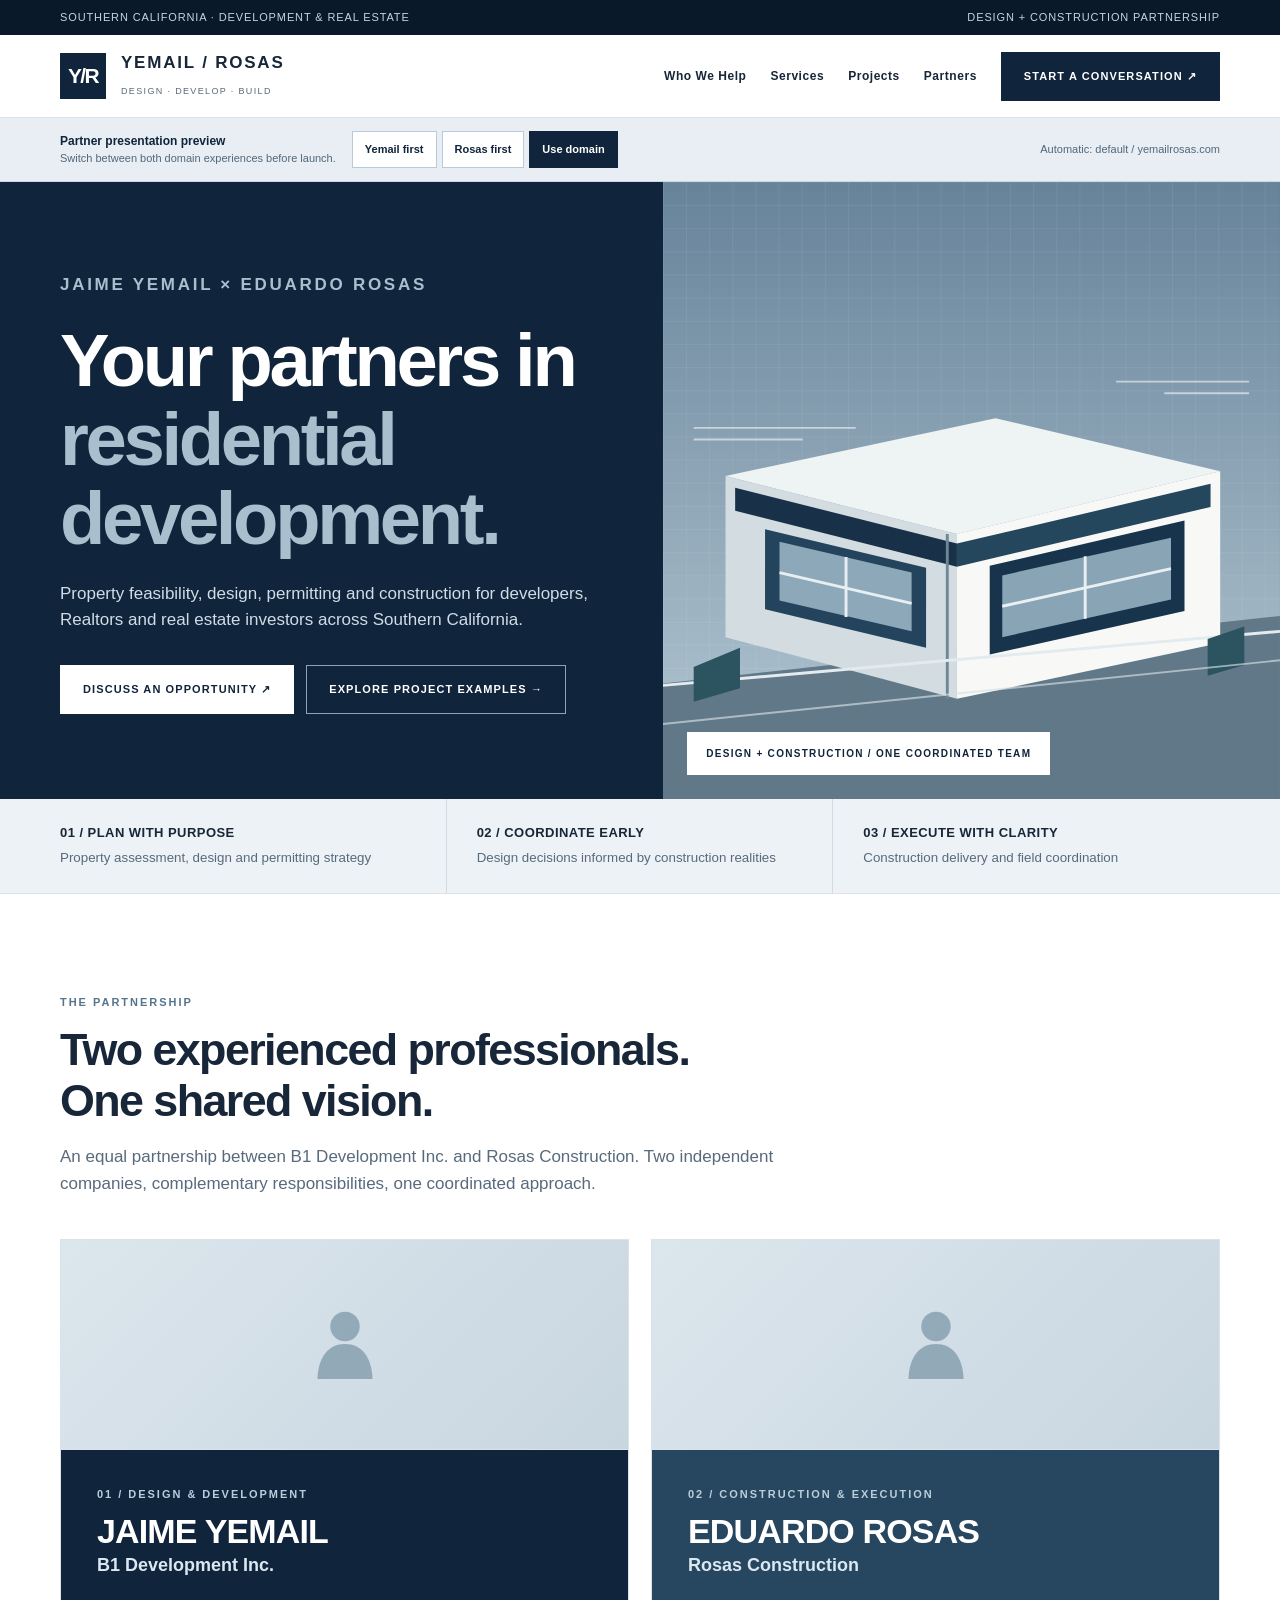
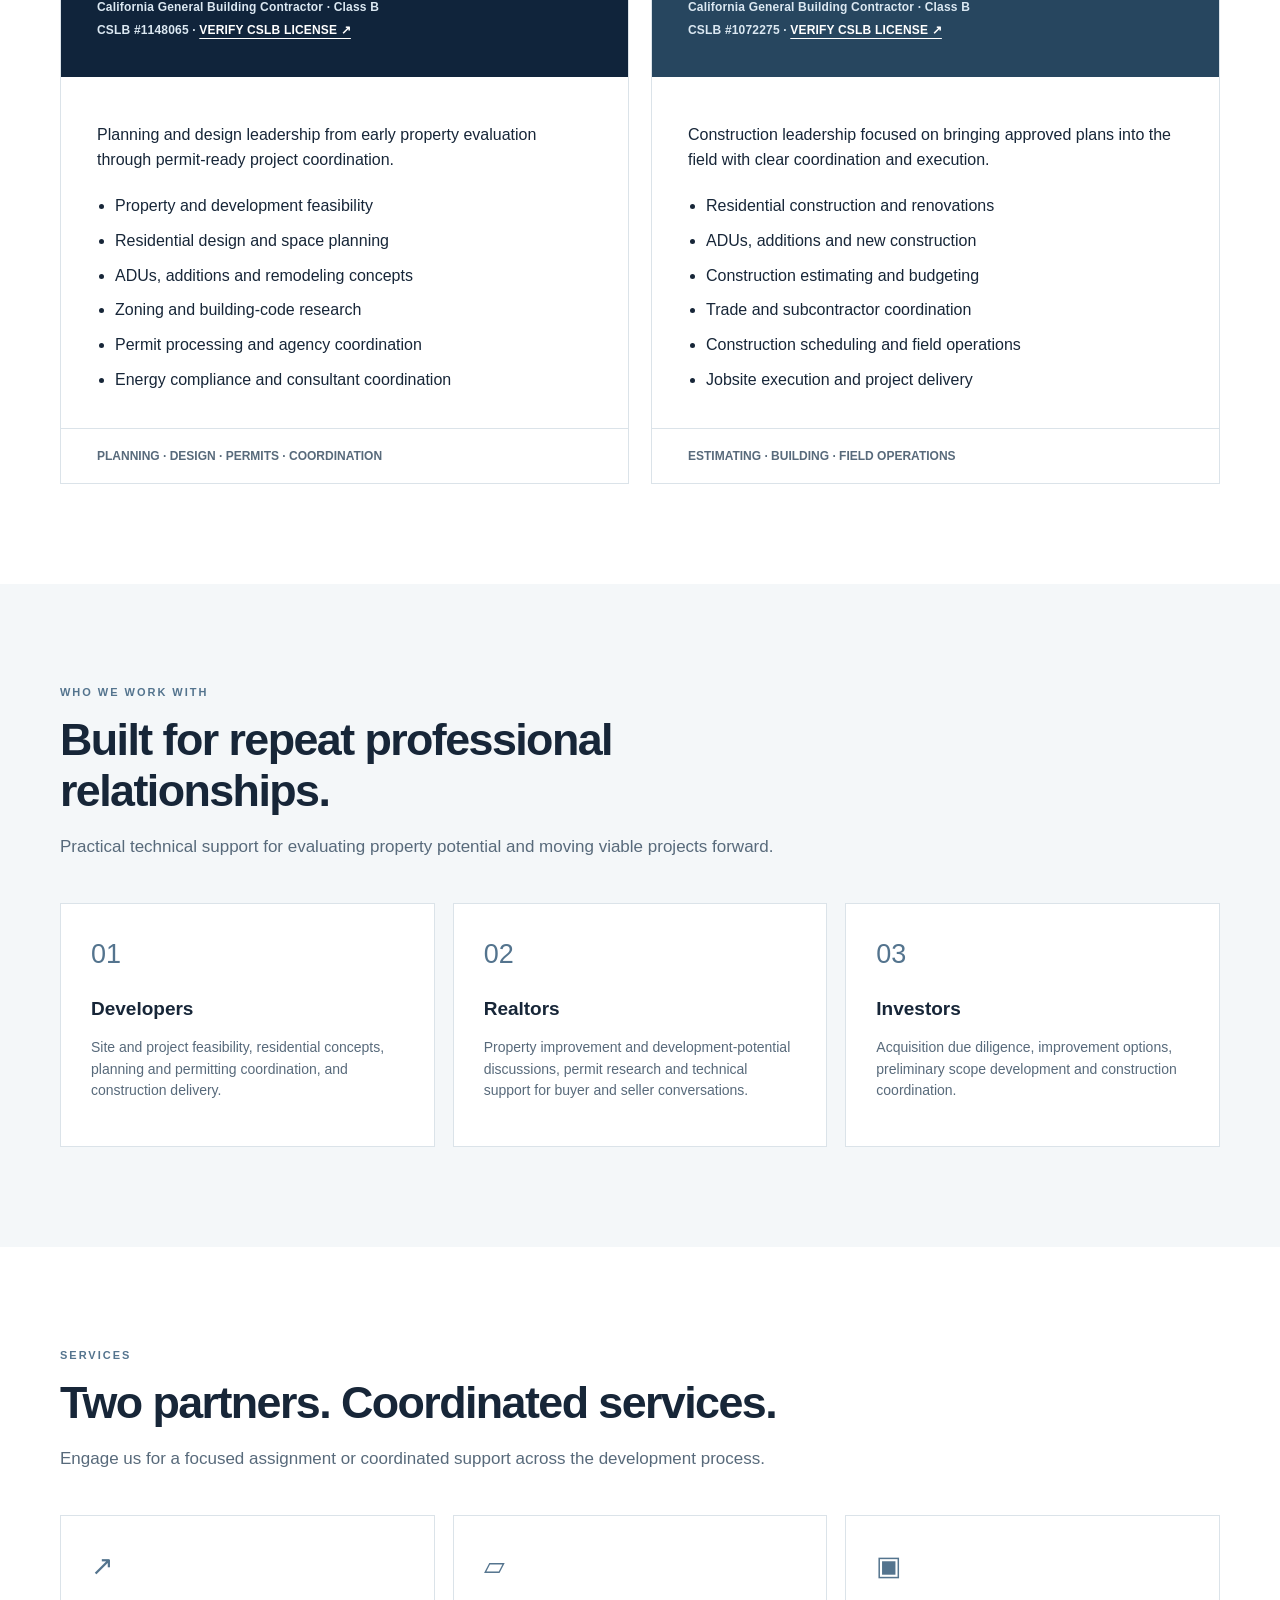
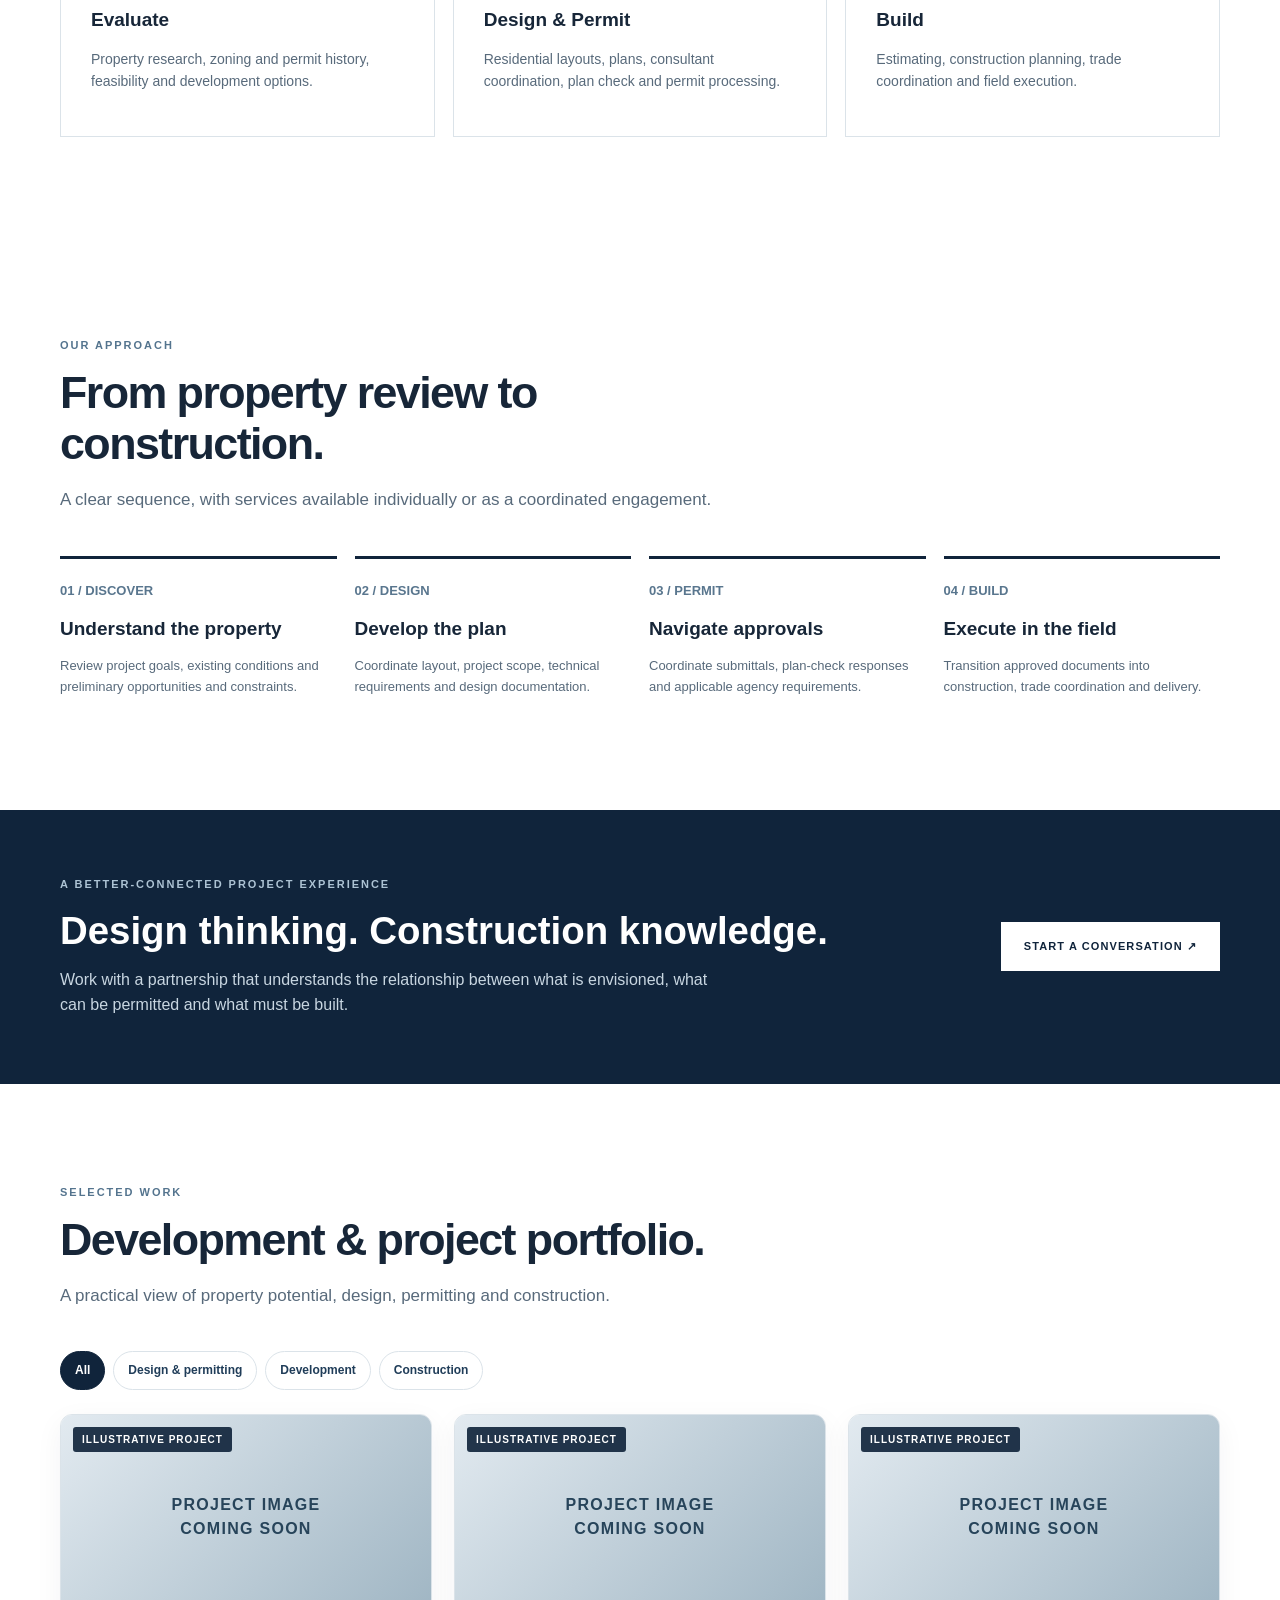
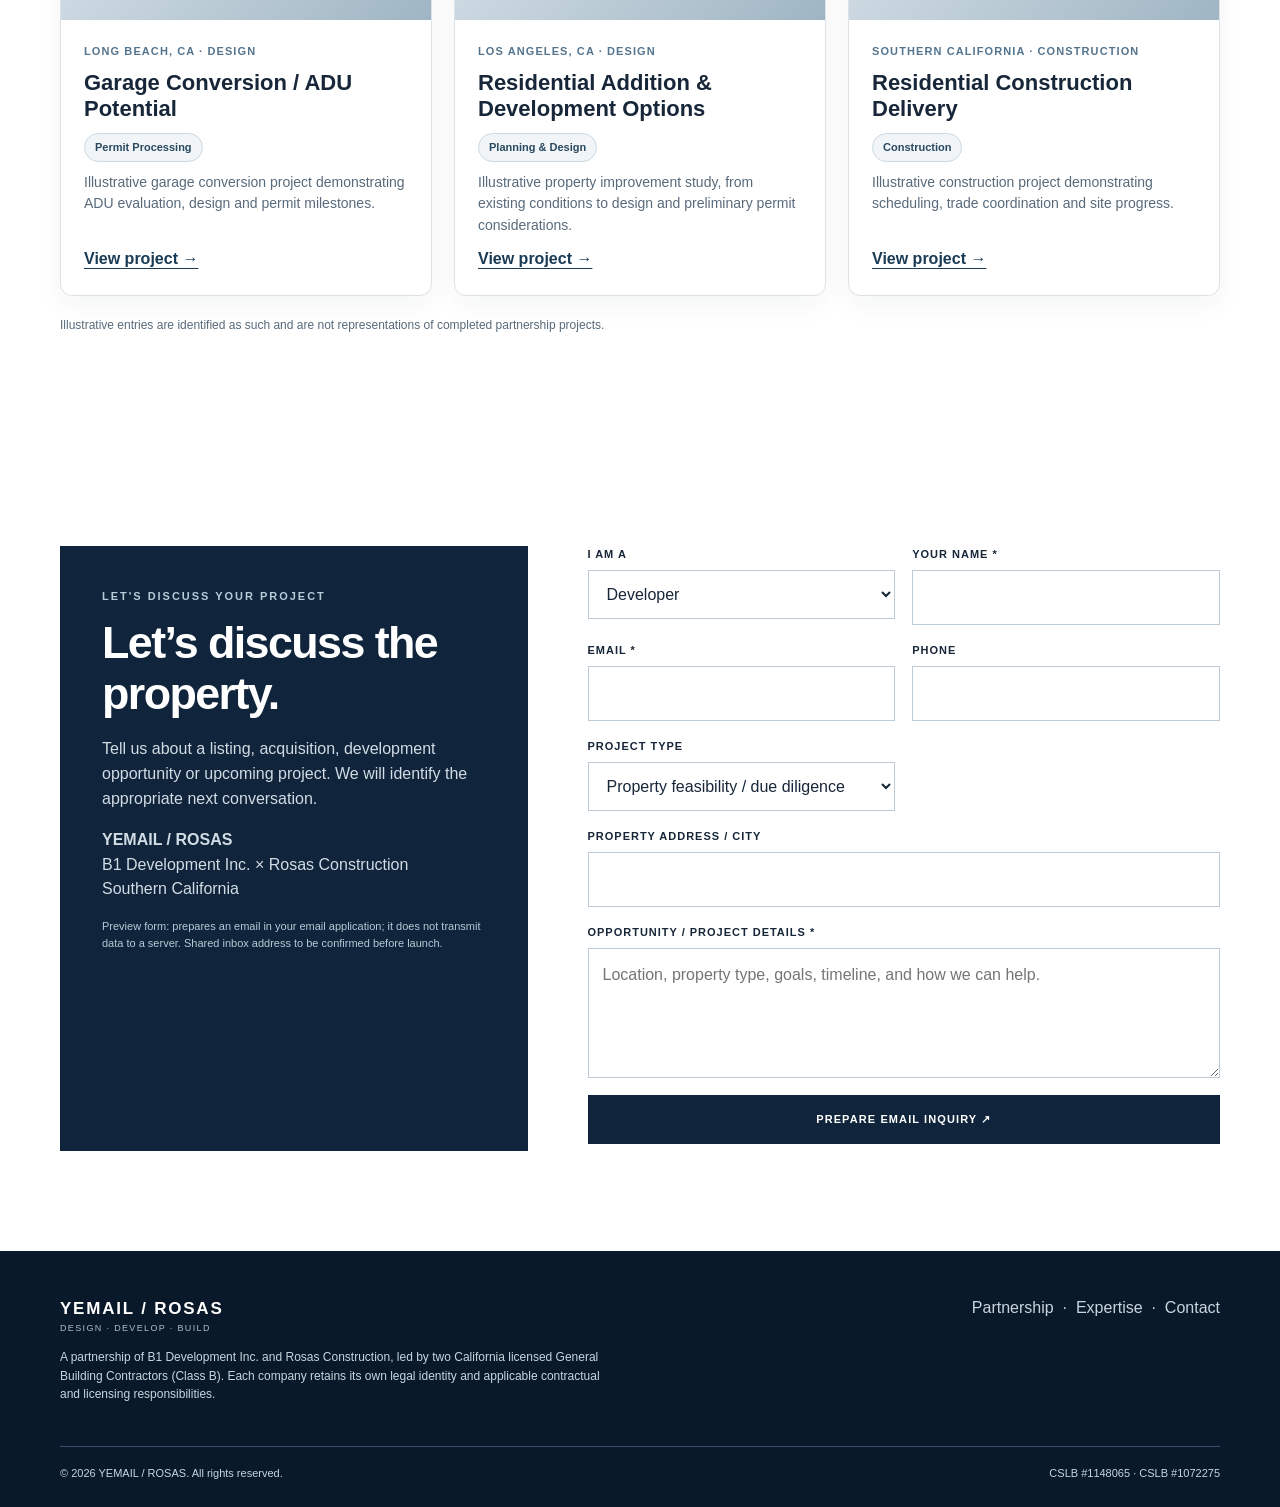
==== commit b124fd8e: "Update index.html updated 2026.09.28(4) removing email from text in the contact section" ====
--- a/index.html
+++ b/index.html
@@ -27,7 +27,7 @@
 <section class="section" id="process"><div class="container"><div class="section-head"><div class="eyebrow" style="color:var(--blue)">OUR APPROACH</div><h2>From property review to construction.</h2><p class="lead">A clear sequence, with services available individually or as a coordinated engagement.</p></div><div class="process"><div class="step"><div class="num">01 / DISCOVER</div><h3>Understand the property</h3><p>Review project goals, existing conditions and preliminary opportunities and constraints.</p></div><div class="step"><div class="num">02 / DESIGN</div><h3>Develop the plan</h3><p>Coordinate layout, project scope, technical requirements and design documentation.</p></div><div class="step"><div class="num">03 / PERMIT</div><h3>Navigate approvals</h3><p>Coordinate submittals, plan-check responses and applicable agency requirements.</p></div><div class="step"><div class="num">04 / BUILD</div><h3>Execute in the field</h3><p>Transition approved documents into construction, trade coordination and delivery.</p></div></div></div></section>
 <section class="banner"><div class="container banner-inner"><div><div class="eyebrow" style="color:#adc3d4">A BETTER-CONNECTED PROJECT EXPERIENCE</div><h2>Design thinking. Construction knowledge.</h2><p>Work with a partnership that understands the relationship between what is envisioned, what can be permitted and what must be built.</p></div><a class="btn light" href="#contact">Start a Conversation ↗</a></div></section>
 <section class="section" id="portfolio"><div class="container"><div class="section-head"><div class="eyebrow" style="color:var(--blue)">SELECTED WORK</div><h2>Development & project portfolio.</h2><p class="lead">A practical view of property potential, design, permitting and construction.</p></div><div class="portfolio-filters" role="group" aria-label="Filter projects"><button type="button" data-filter="all" aria-pressed="true">All</button><button type="button" data-filter="design" aria-pressed="false">Design & permitting</button><button type="button" data-filter="development" aria-pressed="false">Development</button><button type="button" data-filter="construction" aria-pressed="false">Construction</button></div><div class="portfolio-grid"><article class="project-card" data-category="design"><div class="project-visual"><div class="placeholder" role="img" aria-label="Photo placeholder; illustrative project">PROJECT IMAGE<br>COMING SOON</div><span class="sample-mark">ILLUSTRATIVE PROJECT</span></div><div class="project-content"><div class="project-meta">Long Beach, CA · Design</div><h3>Garage Conversion / ADU Potential</h3><span class="project-status">Permit Processing</span><p>Illustrative garage conversion project demonstrating ADU evaluation, design and permit milestones.</p><a class="project-link" href="/projects/garage-conversion-adu/">View project →</a></div></article><article class="project-card" data-category="design"><div class="project-visual"><div class="placeholder" role="img" aria-label="Photo placeholder; illustrative project">PROJECT IMAGE<br>COMING SOON</div><span class="sample-mark">ILLUSTRATIVE PROJECT</span></div><div class="project-content"><div class="project-meta">Los Angeles, CA · Design</div><h3>Residential Addition &amp; Development Options</h3><span class="project-status">Planning &amp; Design</span><p>Illustrative property improvement study, from existing conditions to design and preliminary permit considerations.</p><a class="project-link" href="/projects/residential-addition/">View project →</a></div></article><article class="project-card" data-category="construction"><div class="project-visual"><div class="placeholder" role="img" aria-label="Photo placeholder; illustrative project">PROJECT IMAGE<br>COMING SOON</div><span class="sample-mark">ILLUSTRATIVE PROJECT</span></div><div class="project-content"><div class="project-meta">Southern California · Construction</div><h3>Residential Construction Delivery</h3><span class="project-status">Construction</span><p>Illustrative construction project demonstrating scheduling, trade coordination and site progress.</p><a class="project-link" href="/projects/residential-construction/">View project →</a></div></article></div><p class="portfolio-note">Illustrative entries are identified as such and are not representations of completed partnership projects.</p></div></section>
-<section class="section" id="contact"><div class="container contact"><div class="contact-info"><div class="eyebrow" style="color:#b7cbd9">LET'S DISCUSS YOUR PROJECT</div><h2>Let’s discuss the property.</h2><p>Tell us about a listing, acquisition, development opportunity or upcoming project. We will identify the appropriate next conversation.</p><p><strong>YEMAIL / ROSAS</strong><br/>B1 Development Inc. × Rosas Construction<br/>Southern California</p><p><a href="mailto:jamieyemail@gmail.com">jamieyemail@gmail.com</a></p><p class="fine" style="color:#b8cad7">Preview form: prepares an email in your email application; it does not transmit data to a server. Shared inbox address to be confirmed before launch.</p></div><form class="form" id="inquiry"><div class="field"><label for="role">I am a</label><select id="role" name="role"><option>Developer</option><option>Realtor / real estate agent</option><option>Investor</option><option>Property owner</option><option>Other</option></select></div><div class="field"><label for="name">Your name *</label><input autocomplete="name" id="name" name="name" required=""/></div><div class="field"><label for="email">Email *</label><input autocomplete="email" id="email" name="email" required="" type="email"/></div><div class="field"><label for="phone">Phone</label><input autocomplete="tel" id="phone" name="phone" type="tel"/></div><div class="field"><label for="type">Project type</label><select id="type" name="type"><option>Property feasibility / due diligence</option><option>Realtor technical consultation</option><option>Residential development / ADU</option><option>Design &amp; permitting</option><option>Construction / estimating</option><option>Other</option></select></div><div class="field full"><label for="address">Property address / city</label><input autocomplete="street-address" id="address" name="address"/></div><div class="field full"><label for="details">Opportunity / project details *</label><textarea id="details" name="details" placeholder="Location, property type, goals, timeline, and how we can help." required=""></textarea></div><div class="field full"><button class="btn primary" type="submit">Prepare Email Inquiry ↗</button><span aria-live="polite" class="status" id="status"></span></div></form></div></section></main>
+<section class="section" id="contact"><div class="container contact"><div class="contact-info"><div class="eyebrow" style="color:#b7cbd9">LET'S DISCUSS YOUR PROJECT</div><h2>Let’s discuss the property.</h2><p>Tell us about a listing, acquisition, development opportunity or upcoming project. We will identify the appropriate next conversation.</p><p><strong>YEMAIL / ROSAS</strong><br/>B1 Development Inc. × Rosas Construction<br/>Southern California</p><p></p><p class="fine" style="color:#b8cad7">Preview form: prepares an email in your email application; it does not transmit data to a server. Shared inbox address to be confirmed before launch.</p></div><form class="form" id="inquiry"><div class="field"><label for="role">I am a</label><select id="role" name="role"><option>Developer</option><option>Realtor / real estate agent</option><option>Investor</option><option>Property owner</option><option>Other</option></select></div><div class="field"><label for="name">Your name *</label><input autocomplete="name" id="name" name="name" required=""/></div><div class="field"><label for="email">Email *</label><input autocomplete="email" id="email" name="email" required="" type="email"/></div><div class="field"><label for="phone">Phone</label><input autocomplete="tel" id="phone" name="phone" type="tel"/></div><div class="field"><label for="type">Project type</label><select id="type" name="type"><option>Property feasibility / due diligence</option><option>Realtor technical consultation</option><option>Residential development / ADU</option><option>Design &amp; permitting</option><option>Construction / estimating</option><option>Other</option></select></div><div class="field full"><label for="address">Property address / city</label><input autocomplete="street-address" id="address" name="address"/></div><div class="field full"><label for="details">Opportunity / project details *</label><textarea id="details" name="details" placeholder="Location, property type, goals, timeline, and how we can help." required=""></textarea></div><div class="field full"><button class="btn primary" type="submit">Prepare Email Inquiry ↗</button><span aria-live="polite" class="status" id="status"></span></div></form></div></section></main>
 <footer class="footer"><div class="container"><div class="footer-main"><div><div class="brandname" data-brand="">YEMAIL / ROSAS</div><div class="brandsub" style="color:#a7bdce">DESIGN · DEVELOP · BUILD</div><p>A partnership of B1 Development Inc. and Rosas Construction, led by two California licensed General Building Contractors (Class B). Each company retains its own legal identity and applicable contractual and licensing responsibilities.</p></div><div><a href="#partnership">Partnership</a>  ·  <a href="#expertise">Expertise</a>  ·  <a href="#contact">Contact</a></div></div><div class="footer-bottom"><span>© <span id="year"></span> YEMAIL / ROSAS. All rights reserved.</span><span>CSLB #1148065 · CSLB #1072275</span></div></div></footer>
 <script>
 (function(){
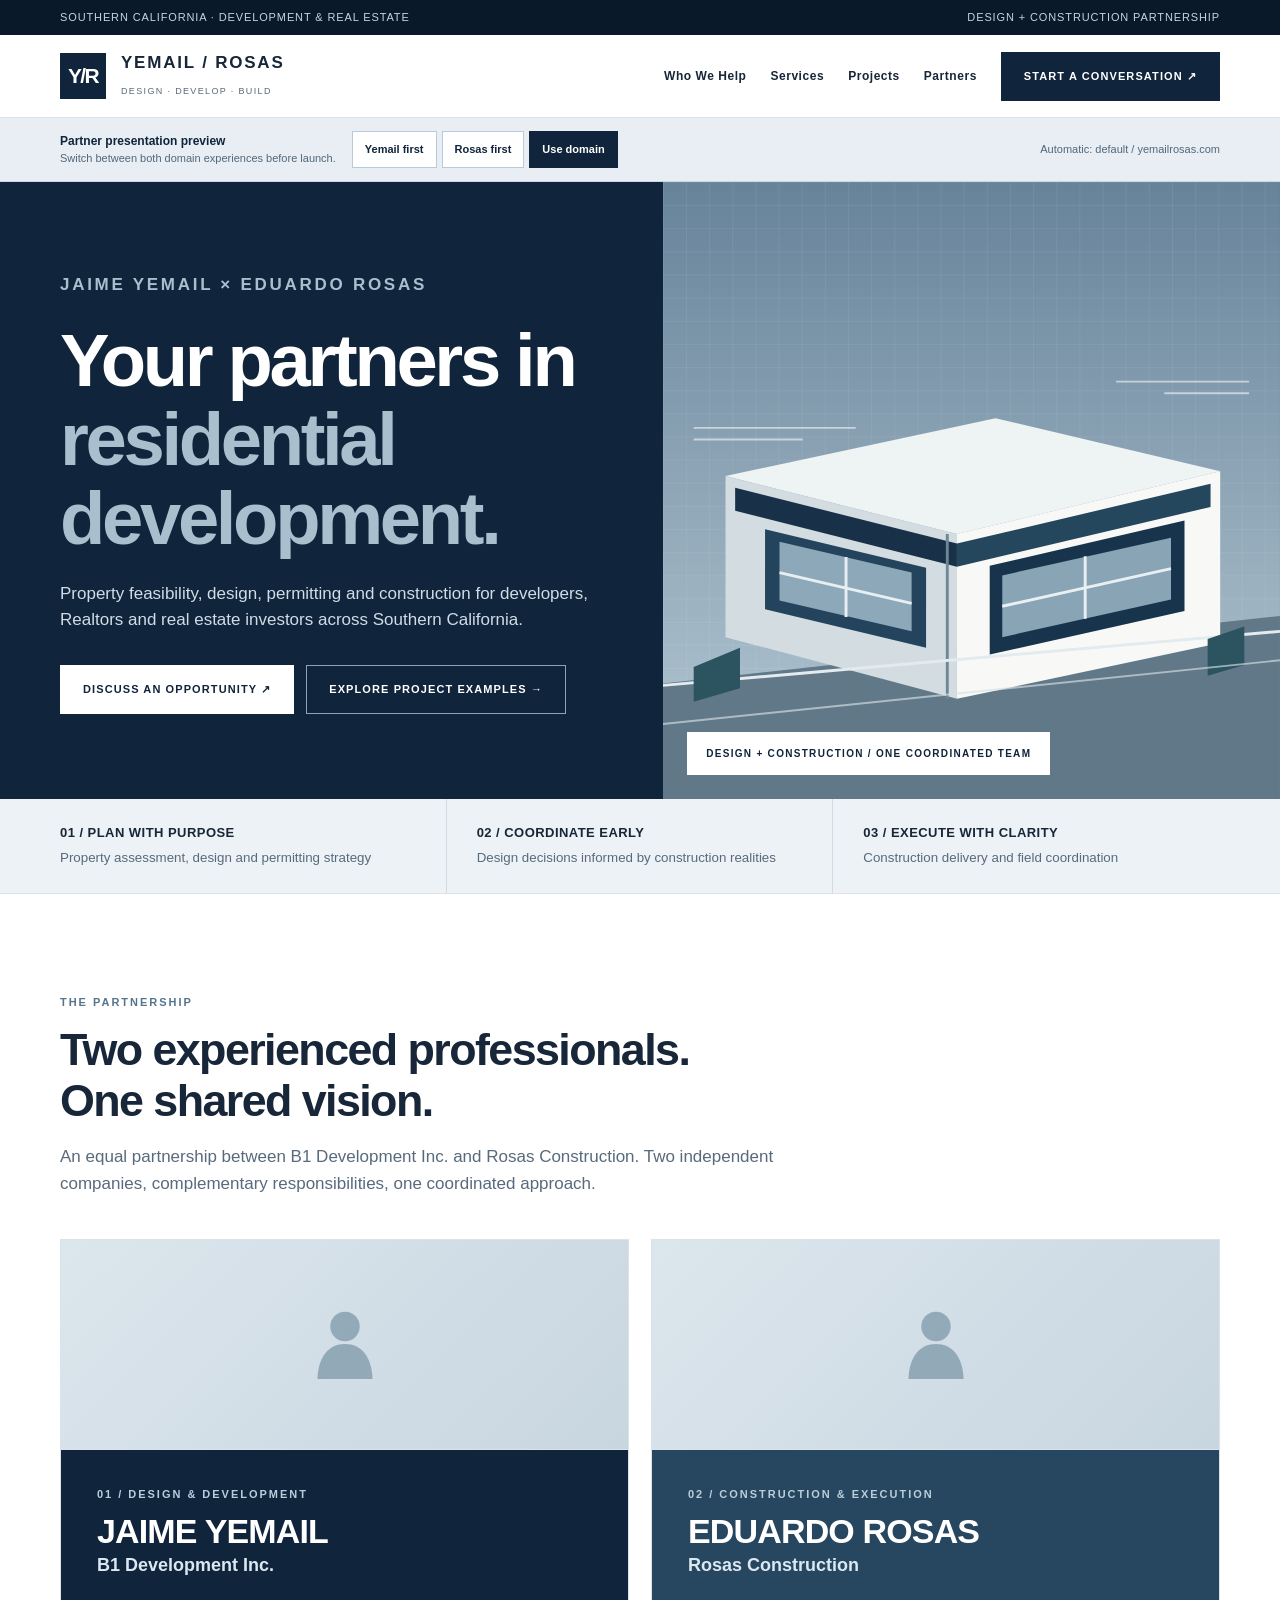
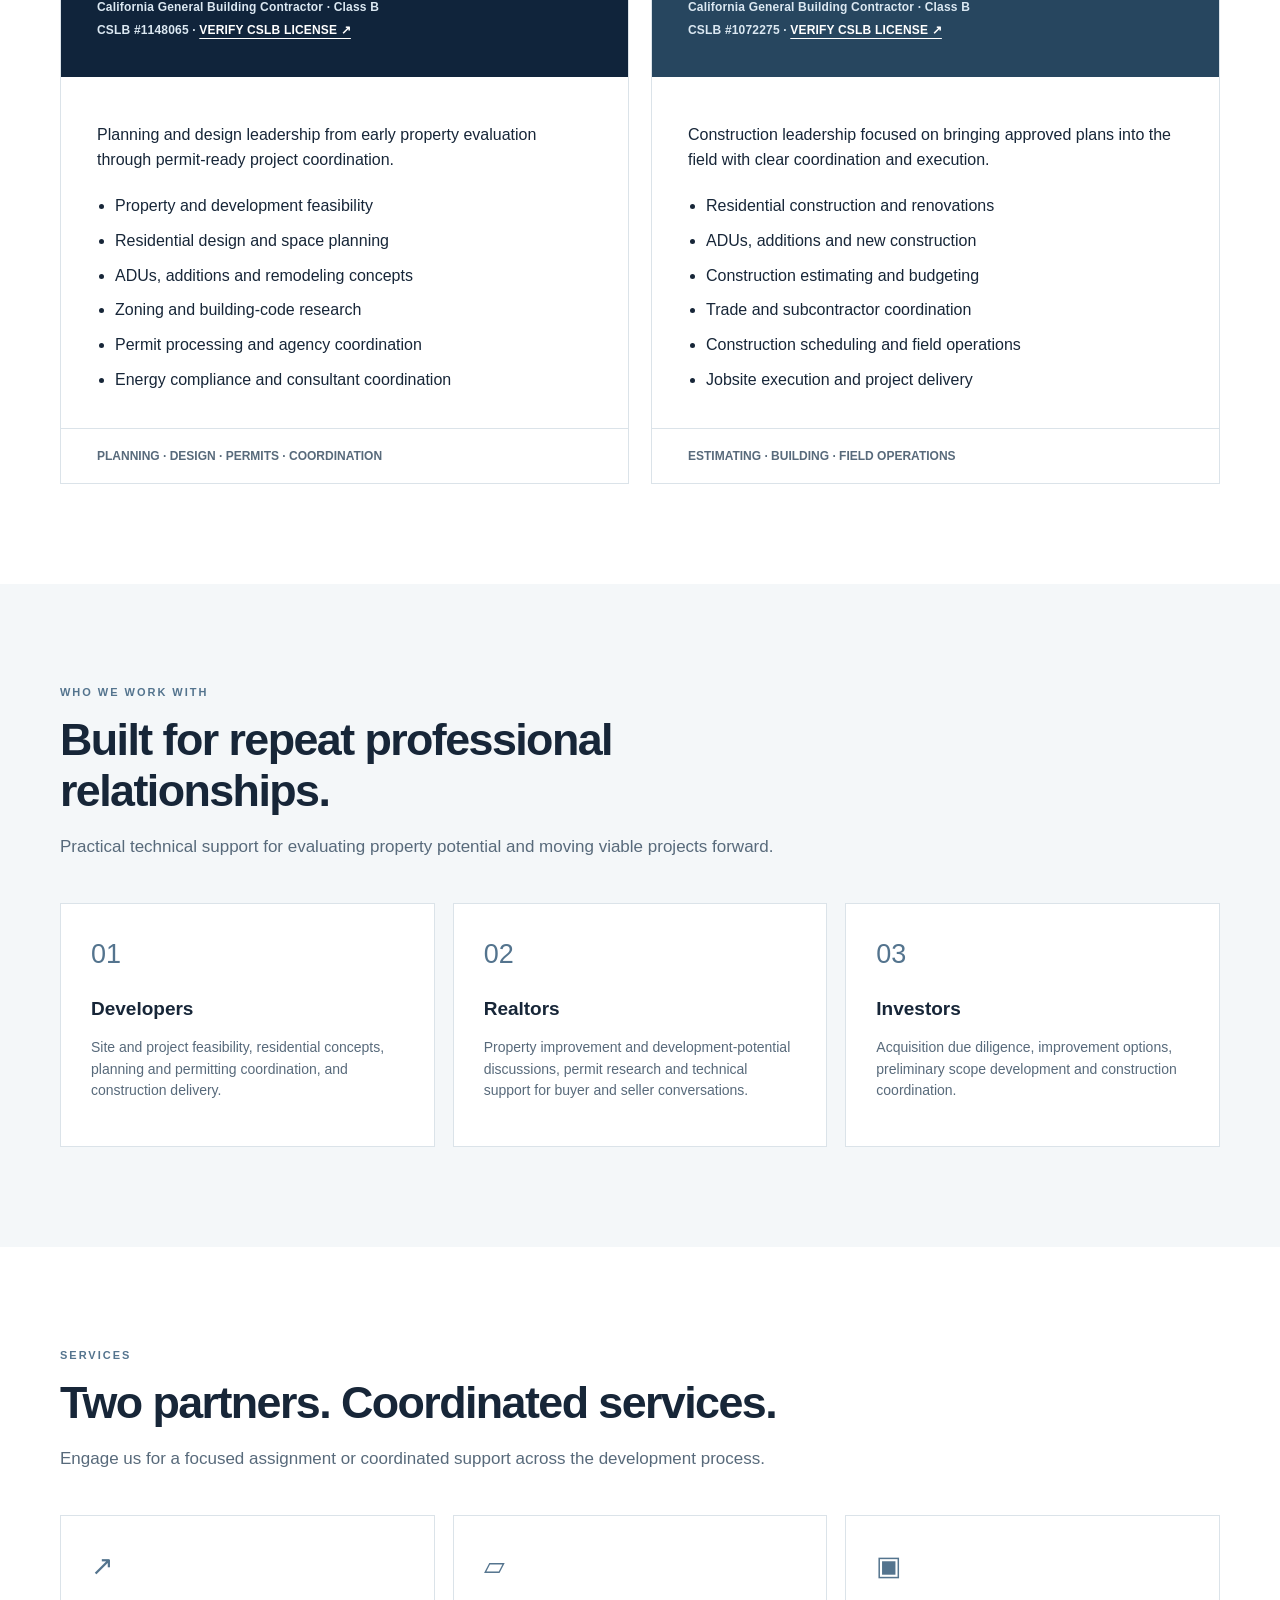
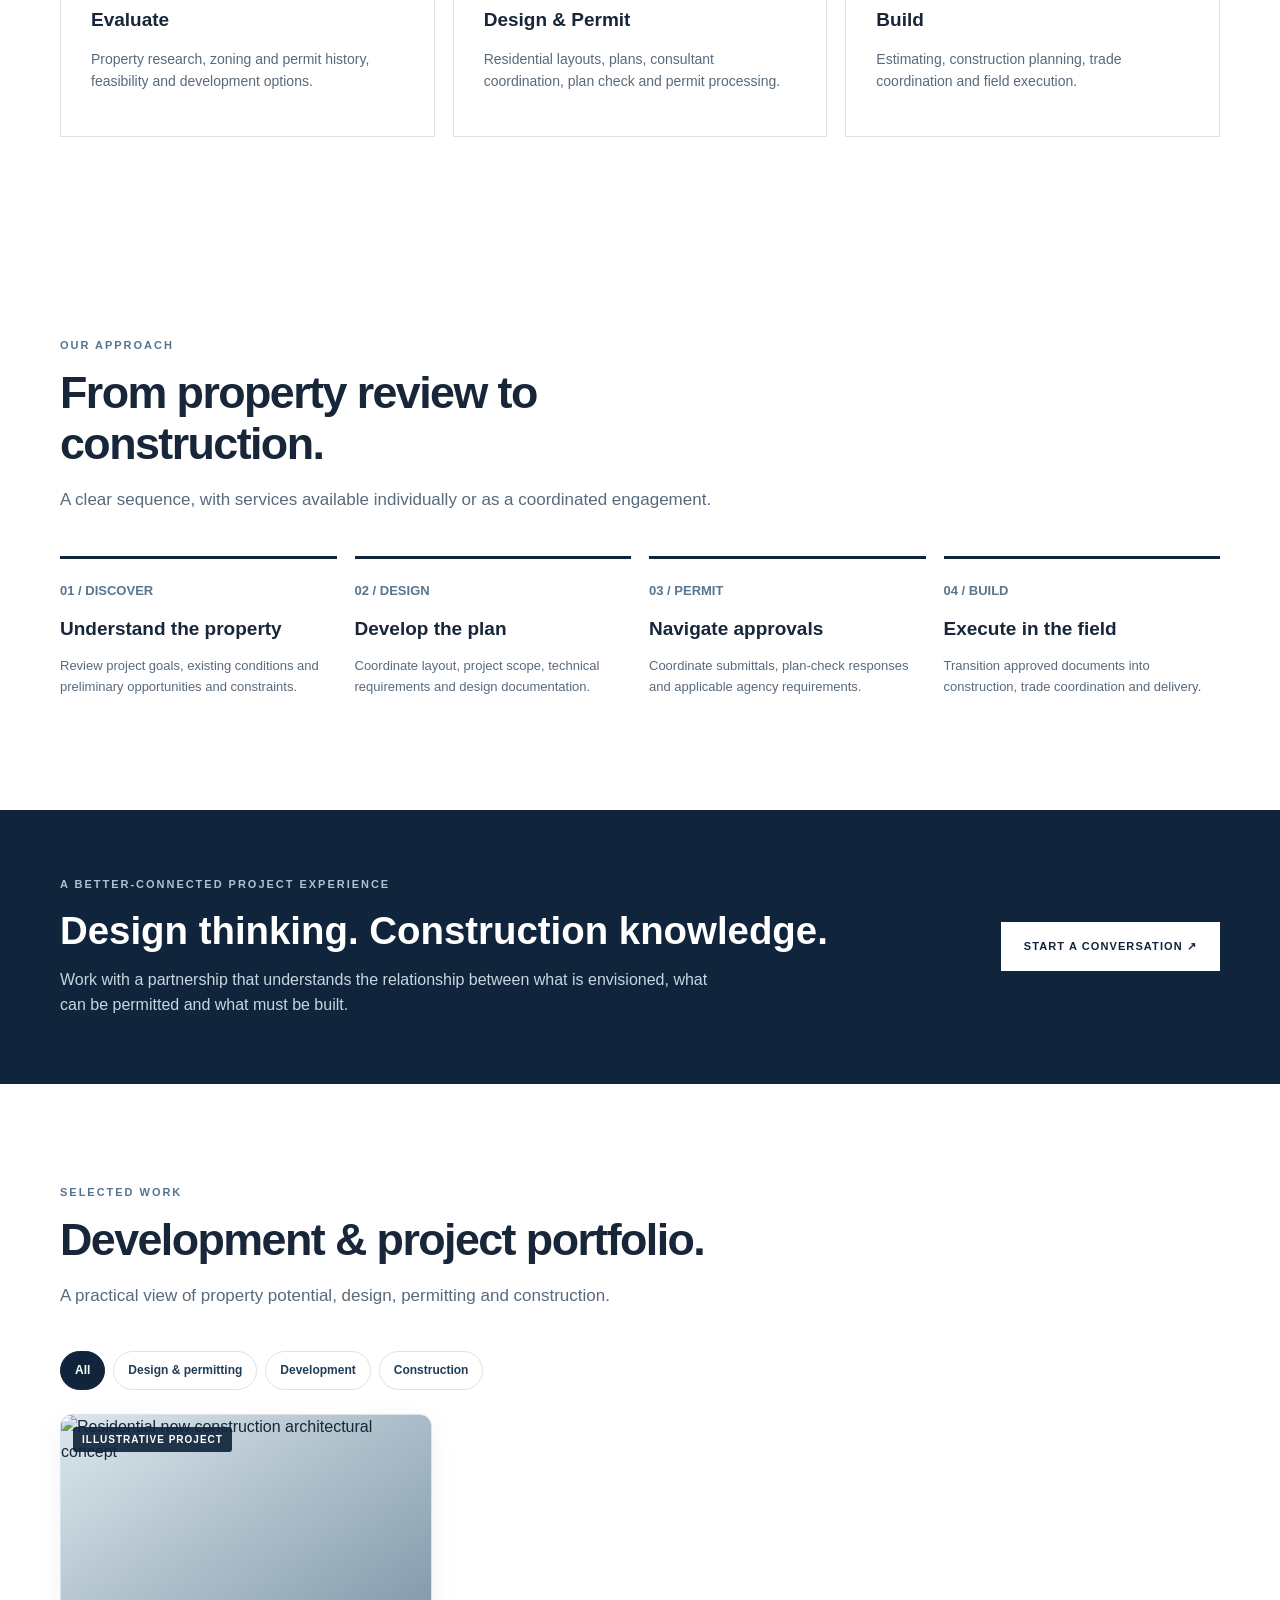
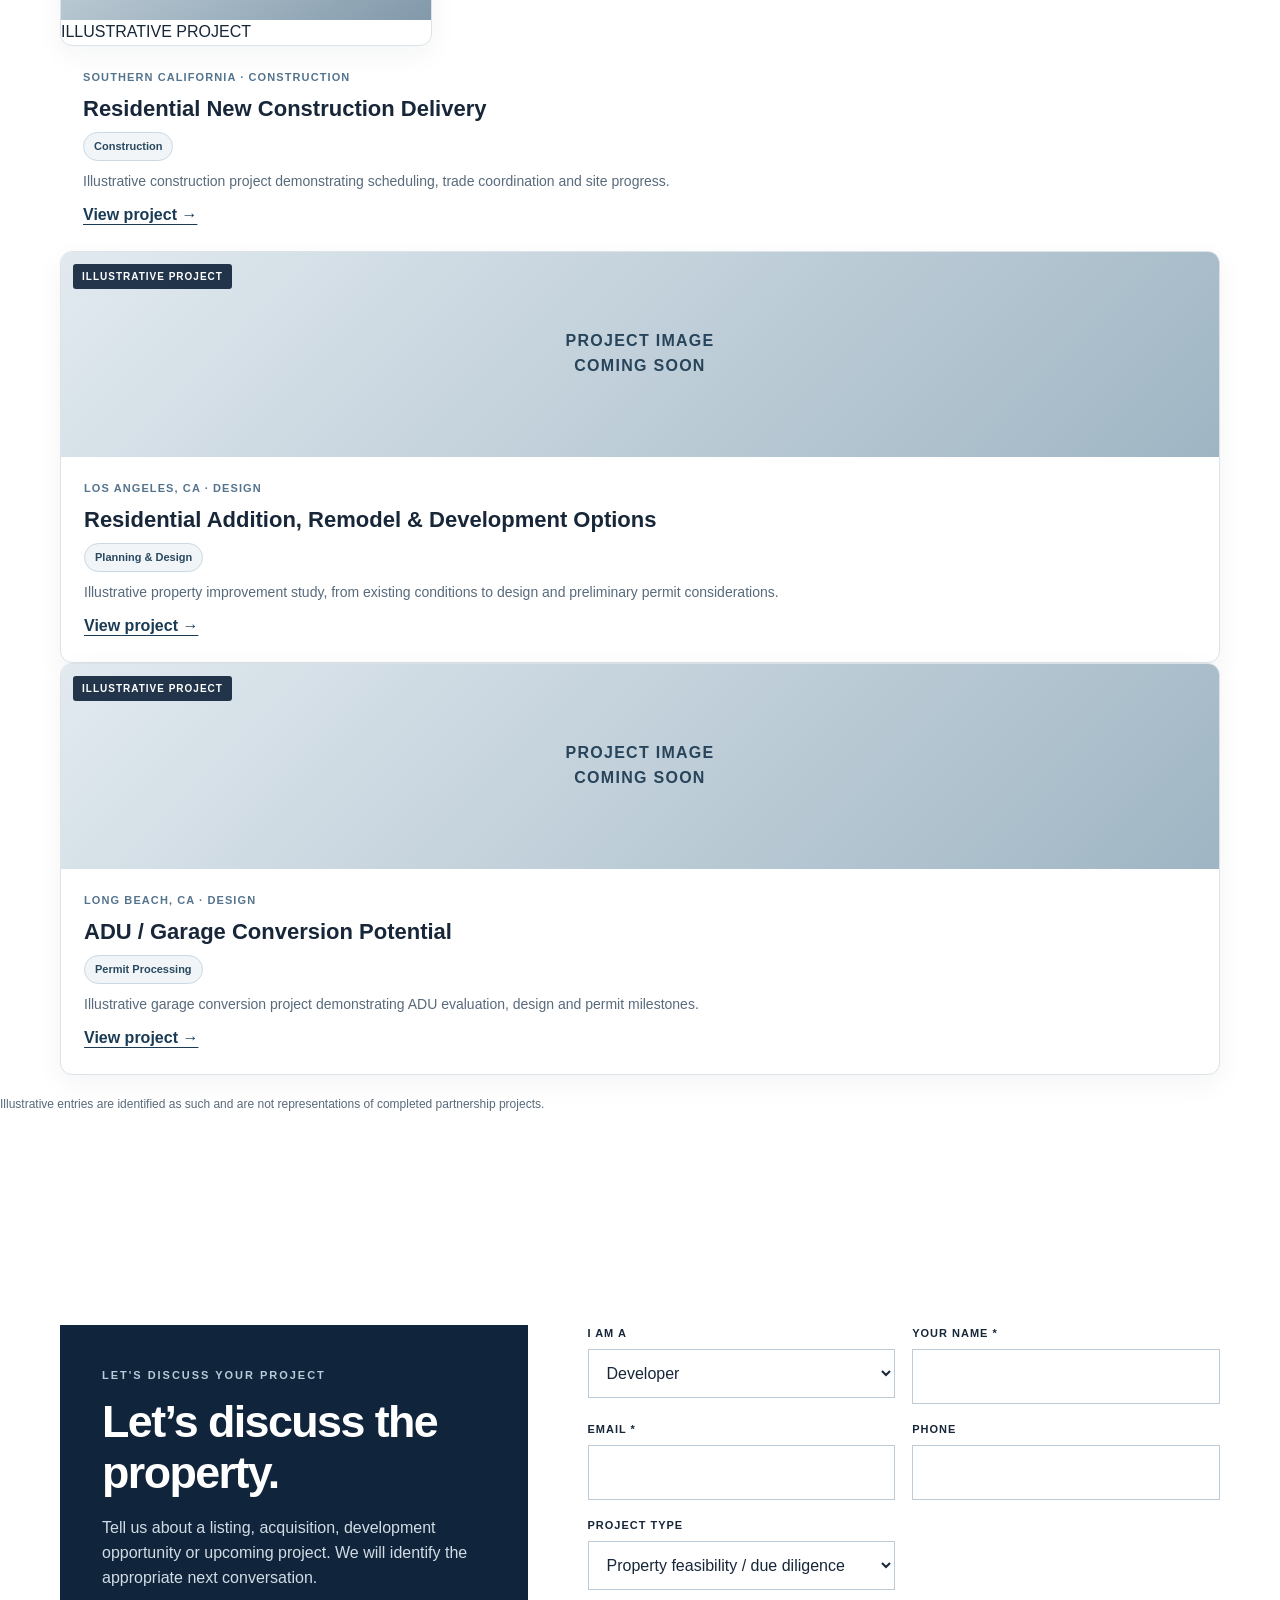
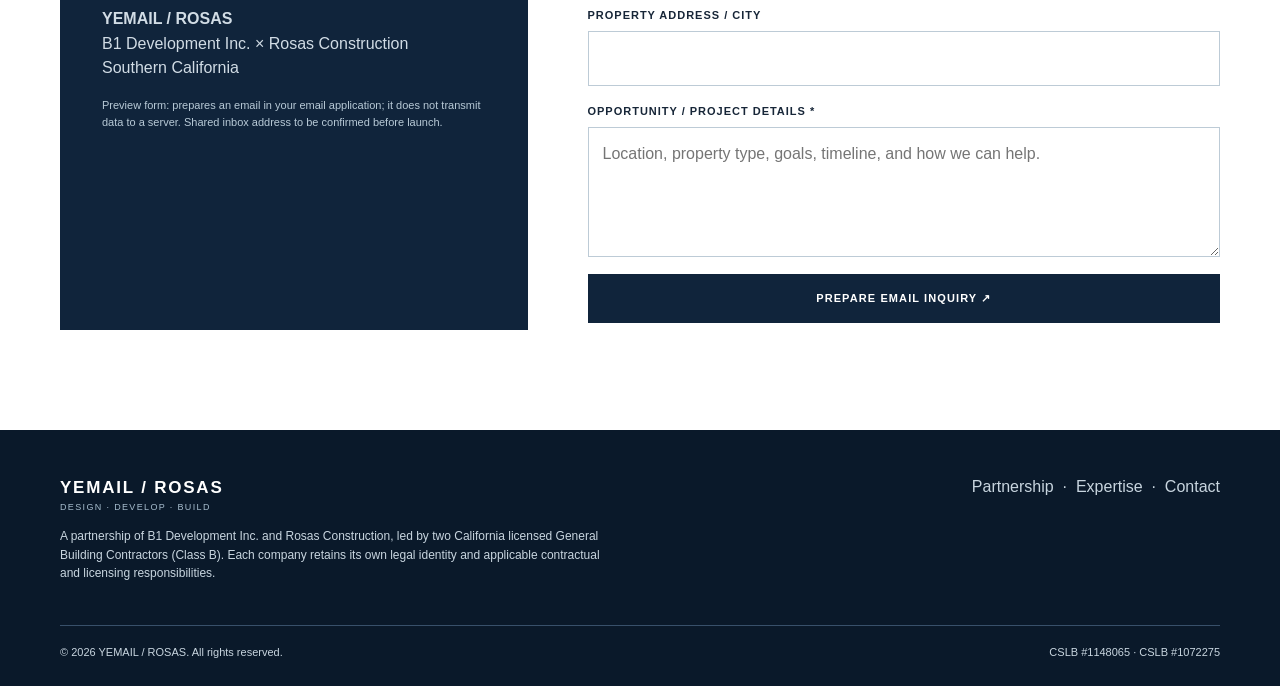
==== commit 120b57f5: "Update index.html updated 2026.09.28(5) for project new construction gallery" ====
--- a/index.html
+++ b/index.html
@@ -26,7 +26,7 @@
 <section class="section alt" id="audience"><div class="container"><div class="section-head"><div class="eyebrow" style="color:var(--blue)">WHO WE WORK WITH</div><h2>Built for repeat professional relationships.</h2><p class="lead">Practical technical support for evaluating property potential and moving viable projects forward.</p></div><div class="focus"><article><div class="symbol">01</div><h3>Developers</h3><p>Site and project feasibility, residential concepts, planning and permitting coordination, and construction delivery.</p></article><article><div class="symbol">02</div><h3>Realtors</h3><p>Property improvement and development-potential discussions, permit research and technical support for buyer and seller conversations.</p></article><article><div class="symbol">03</div><h3>Investors</h3><p>Acquisition due diligence, improvement options, preliminary scope development and construction coordination.</p></article></div></div></section><section class="section" id="expertise"><div class="container"><div class="section-head"><div class="eyebrow" style="color:var(--blue)">SERVICES</div><h2>Two partners. Coordinated services.</h2><p class="lead">Engage us for a focused assignment or coordinated support across the development process.</p></div><div class="focus"><article><div class="symbol">↗</div><h3>Evaluate</h3><p>Property research, zoning and permit history, feasibility and development options.</p></article><article><div class="symbol">▱</div><h3>Design &amp; Permit</h3><p>Residential layouts, plans, consultant coordination, plan check and permit processing.</p></article><article><div class="symbol">▣</div><h3>Build</h3><p>Estimating, construction planning, trade coordination and field execution.</p></article></div></div></section>
 <section class="section" id="process"><div class="container"><div class="section-head"><div class="eyebrow" style="color:var(--blue)">OUR APPROACH</div><h2>From property review to construction.</h2><p class="lead">A clear sequence, with services available individually or as a coordinated engagement.</p></div><div class="process"><div class="step"><div class="num">01 / DISCOVER</div><h3>Understand the property</h3><p>Review project goals, existing conditions and preliminary opportunities and constraints.</p></div><div class="step"><div class="num">02 / DESIGN</div><h3>Develop the plan</h3><p>Coordinate layout, project scope, technical requirements and design documentation.</p></div><div class="step"><div class="num">03 / PERMIT</div><h3>Navigate approvals</h3><p>Coordinate submittals, plan-check responses and applicable agency requirements.</p></div><div class="step"><div class="num">04 / BUILD</div><h3>Execute in the field</h3><p>Transition approved documents into construction, trade coordination and delivery.</p></div></div></div></section>
 <section class="banner"><div class="container banner-inner"><div><div class="eyebrow" style="color:#adc3d4">A BETTER-CONNECTED PROJECT EXPERIENCE</div><h2>Design thinking. Construction knowledge.</h2><p>Work with a partnership that understands the relationship between what is envisioned, what can be permitted and what must be built.</p></div><a class="btn light" href="#contact">Start a Conversation ↗</a></div></section>
-<section class="section" id="portfolio"><div class="container"><div class="section-head"><div class="eyebrow" style="color:var(--blue)">SELECTED WORK</div><h2>Development & project portfolio.</h2><p class="lead">A practical view of property potential, design, permitting and construction.</p></div><div class="portfolio-filters" role="group" aria-label="Filter projects"><button type="button" data-filter="all" aria-pressed="true">All</button><button type="button" data-filter="design" aria-pressed="false">Design & permitting</button><button type="button" data-filter="development" aria-pressed="false">Development</button><button type="button" data-filter="construction" aria-pressed="false">Construction</button></div><div class="portfolio-grid"><article class="project-card" data-category="design"><div class="project-visual"><div class="placeholder" role="img" aria-label="Photo placeholder; illustrative project">PROJECT IMAGE<br>COMING SOON</div><span class="sample-mark">ILLUSTRATIVE PROJECT</span></div><div class="project-content"><div class="project-meta">Long Beach, CA · Design</div><h3>Garage Conversion / ADU Potential</h3><span class="project-status">Permit Processing</span><p>Illustrative garage conversion project demonstrating ADU evaluation, design and permit milestones.</p><a class="project-link" href="/projects/garage-conversion-adu/">View project →</a></div></article><article class="project-card" data-category="design"><div class="project-visual"><div class="placeholder" role="img" aria-label="Photo placeholder; illustrative project">PROJECT IMAGE<br>COMING SOON</div><span class="sample-mark">ILLUSTRATIVE PROJECT</span></div><div class="project-content"><div class="project-meta">Los Angeles, CA · Design</div><h3>Residential Addition &amp; Development Options</h3><span class="project-status">Planning &amp; Design</span><p>Illustrative property improvement study, from existing conditions to design and preliminary permit considerations.</p><a class="project-link" href="/projects/residential-addition/">View project →</a></div></article><article class="project-card" data-category="construction"><div class="project-visual"><div class="placeholder" role="img" aria-label="Photo placeholder; illustrative project">PROJECT IMAGE<br>COMING SOON</div><span class="sample-mark">ILLUSTRATIVE PROJECT</span></div><div class="project-content"><div class="project-meta">Southern California · Construction</div><h3>Residential Construction Delivery</h3><span class="project-status">Construction</span><p>Illustrative construction project demonstrating scheduling, trade coordination and site progress.</p><a class="project-link" href="/projects/residential-construction/">View project →</a></div></article></div><p class="portfolio-note">Illustrative entries are identified as such and are not representations of completed partnership projects.</p></div></section>
+<section class="section" id="portfolio"><div class="container"><div class="section-head"><div class="eyebrow" style="color:var(--blue)">SELECTED WORK</div><h2>Development & project portfolio.</h2><p class="lead">A practical view of property potential, design, permitting and construction.</p></div><div class="portfolio-filters" role="group" aria-label="Filter projects"><button type="button" data-filter="all" aria-pressed="true">All</button><button type="button" data-filter="design" aria-pressed="false">Design & permitting</button><button type="button" data-filter="development" aria-pressed="false">Development</button><button type="button" data-filter="construction" aria-pressed="false">Construction</button></div><div class="portfolio-grid"><article class="project-card" data-category="construction"><div class="project-visual"><img src="/projects/residential-construction/images/intro.png" alt="Residential new construction architectural concept"><span class="sample-mark">ILLUSTRATIVE PROJECT</span></div><span class="sample-mark">ILLUSTRATIVE PROJECT</span></div><div class="project-content"><div class="project-meta">Southern California · Construction</div><h3>Residential New Construction Delivery</h3><span class="project-status">Construction</span><p>Illustrative construction project demonstrating scheduling, trade coordination and site progress.</p><a class="project-link" href="/projects/residential-construction/">View project →</a></div></article><article class="project-card" data-category="design"><div class="project-visual"><div class="placeholder" role="img" aria-label="Photo placeholder; illustrative project">PROJECT IMAGE<br>COMING SOON</div><span class="sample-mark">ILLUSTRATIVE PROJECT</span></div><div class="project-content"><div class="project-meta">Los Angeles, CA · Design</div><h3>Residential Addition, Remodel &amp; Development Options</h3><span class="project-status">Planning &amp; Design</span><p>Illustrative property improvement study, from existing conditions to design and preliminary permit considerations.</p><a class="project-link" href="/projects/residential-addition/">View project →</a></div></article><article class="project-card" data-category="design"><div class="project-visual"><div class="placeholder" role="img" aria-label="Photo placeholder; illustrative project">PROJECT IMAGE<br>COMING SOON</div><span class="sample-mark">ILLUSTRATIVE PROJECT</span></div><div class="project-content"><div class="project-meta">Long Beach, CA · Design</div><h3>ADU / Garage Conversion Potential</h3><span class="project-status">Permit Processing</span><p>Illustrative garage conversion project demonstrating ADU evaluation, design and permit milestones.</p><a class="project-link" href="/projects/garage-conversion-adu/">View project →</a></div></article></div><p class="portfolio-note">Illustrative entries are identified as such and are not representations of completed partnership projects.</p></div></section>
 <section class="section" id="contact"><div class="container contact"><div class="contact-info"><div class="eyebrow" style="color:#b7cbd9">LET'S DISCUSS YOUR PROJECT</div><h2>Let’s discuss the property.</h2><p>Tell us about a listing, acquisition, development opportunity or upcoming project. We will identify the appropriate next conversation.</p><p><strong>YEMAIL / ROSAS</strong><br/>B1 Development Inc. × Rosas Construction<br/>Southern California</p><p></p><p class="fine" style="color:#b8cad7">Preview form: prepares an email in your email application; it does not transmit data to a server. Shared inbox address to be confirmed before launch.</p></div><form class="form" id="inquiry"><div class="field"><label for="role">I am a</label><select id="role" name="role"><option>Developer</option><option>Realtor / real estate agent</option><option>Investor</option><option>Property owner</option><option>Other</option></select></div><div class="field"><label for="name">Your name *</label><input autocomplete="name" id="name" name="name" required=""/></div><div class="field"><label for="email">Email *</label><input autocomplete="email" id="email" name="email" required="" type="email"/></div><div class="field"><label for="phone">Phone</label><input autocomplete="tel" id="phone" name="phone" type="tel"/></div><div class="field"><label for="type">Project type</label><select id="type" name="type"><option>Property feasibility / due diligence</option><option>Realtor technical consultation</option><option>Residential development / ADU</option><option>Design &amp; permitting</option><option>Construction / estimating</option><option>Other</option></select></div><div class="field full"><label for="address">Property address / city</label><input autocomplete="street-address" id="address" name="address"/></div><div class="field full"><label for="details">Opportunity / project details *</label><textarea id="details" name="details" placeholder="Location, property type, goals, timeline, and how we can help." required=""></textarea></div><div class="field full"><button class="btn primary" type="submit">Prepare Email Inquiry ↗</button><span aria-live="polite" class="status" id="status"></span></div></form></div></section></main>
 <footer class="footer"><div class="container"><div class="footer-main"><div><div class="brandname" data-brand="">YEMAIL / ROSAS</div><div class="brandsub" style="color:#a7bdce">DESIGN · DEVELOP · BUILD</div><p>A partnership of B1 Development Inc. and Rosas Construction, led by two California licensed General Building Contractors (Class B). Each company retains its own legal identity and applicable contractual and licensing responsibilities.</p></div><div><a href="#partnership">Partnership</a>  ·  <a href="#expertise">Expertise</a>  ·  <a href="#contact">Contact</a></div></div><div class="footer-bottom"><span>© <span id="year"></span> YEMAIL / ROSAS. All rights reserved.</span><span>CSLB #1148065 · CSLB #1072275</span></div></div></footer>
 <script>
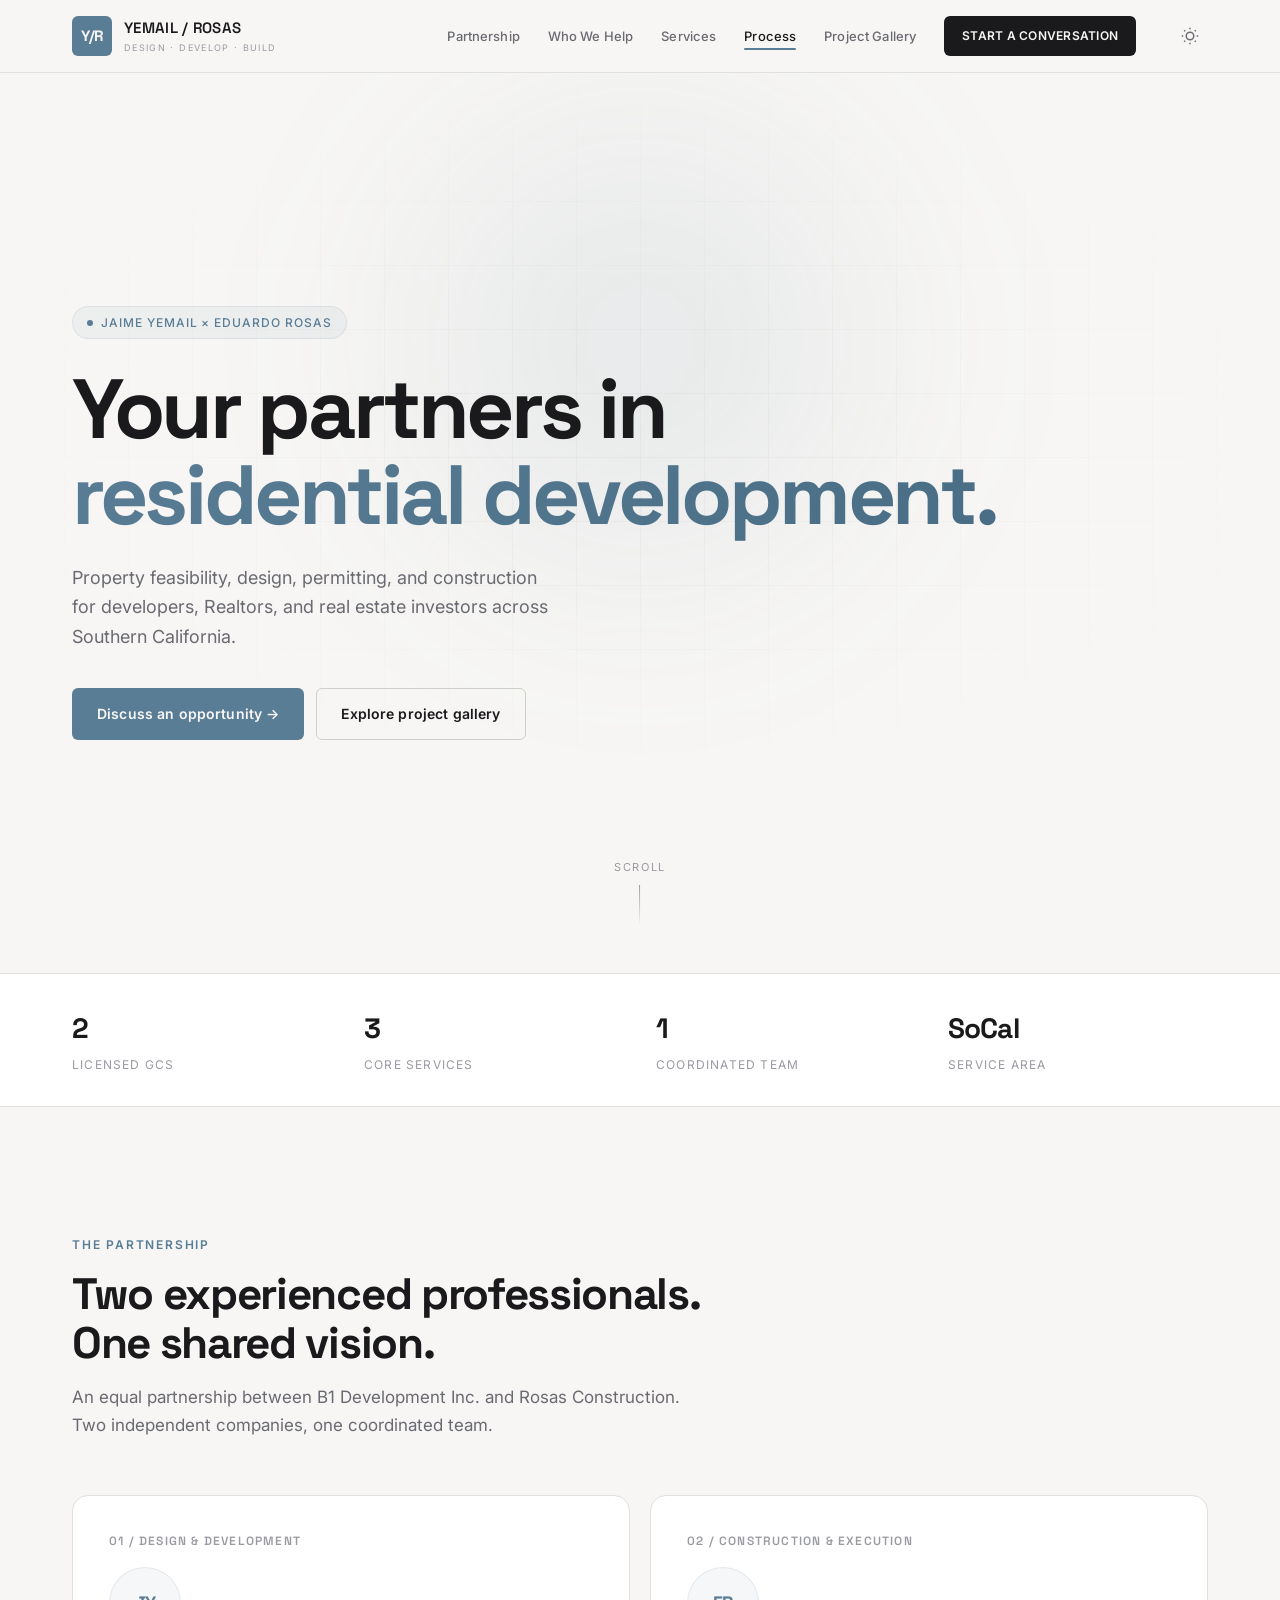
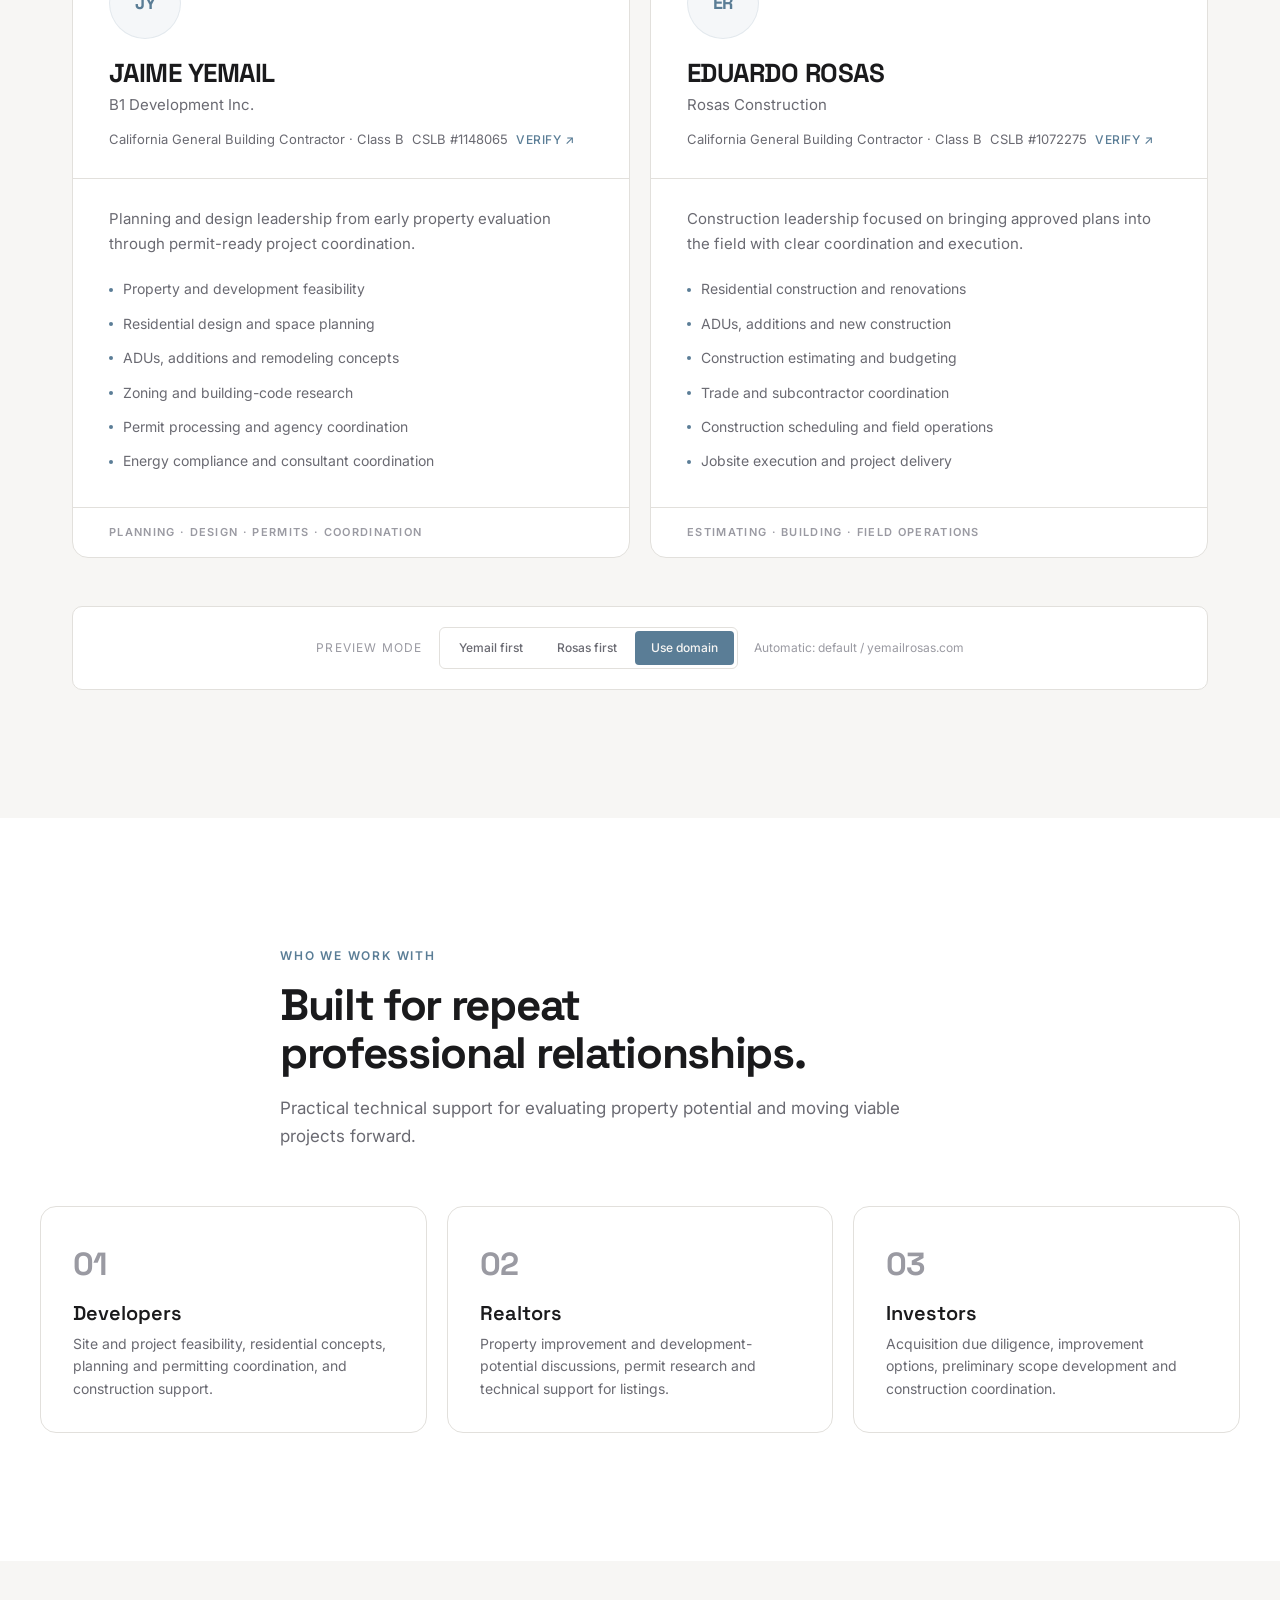
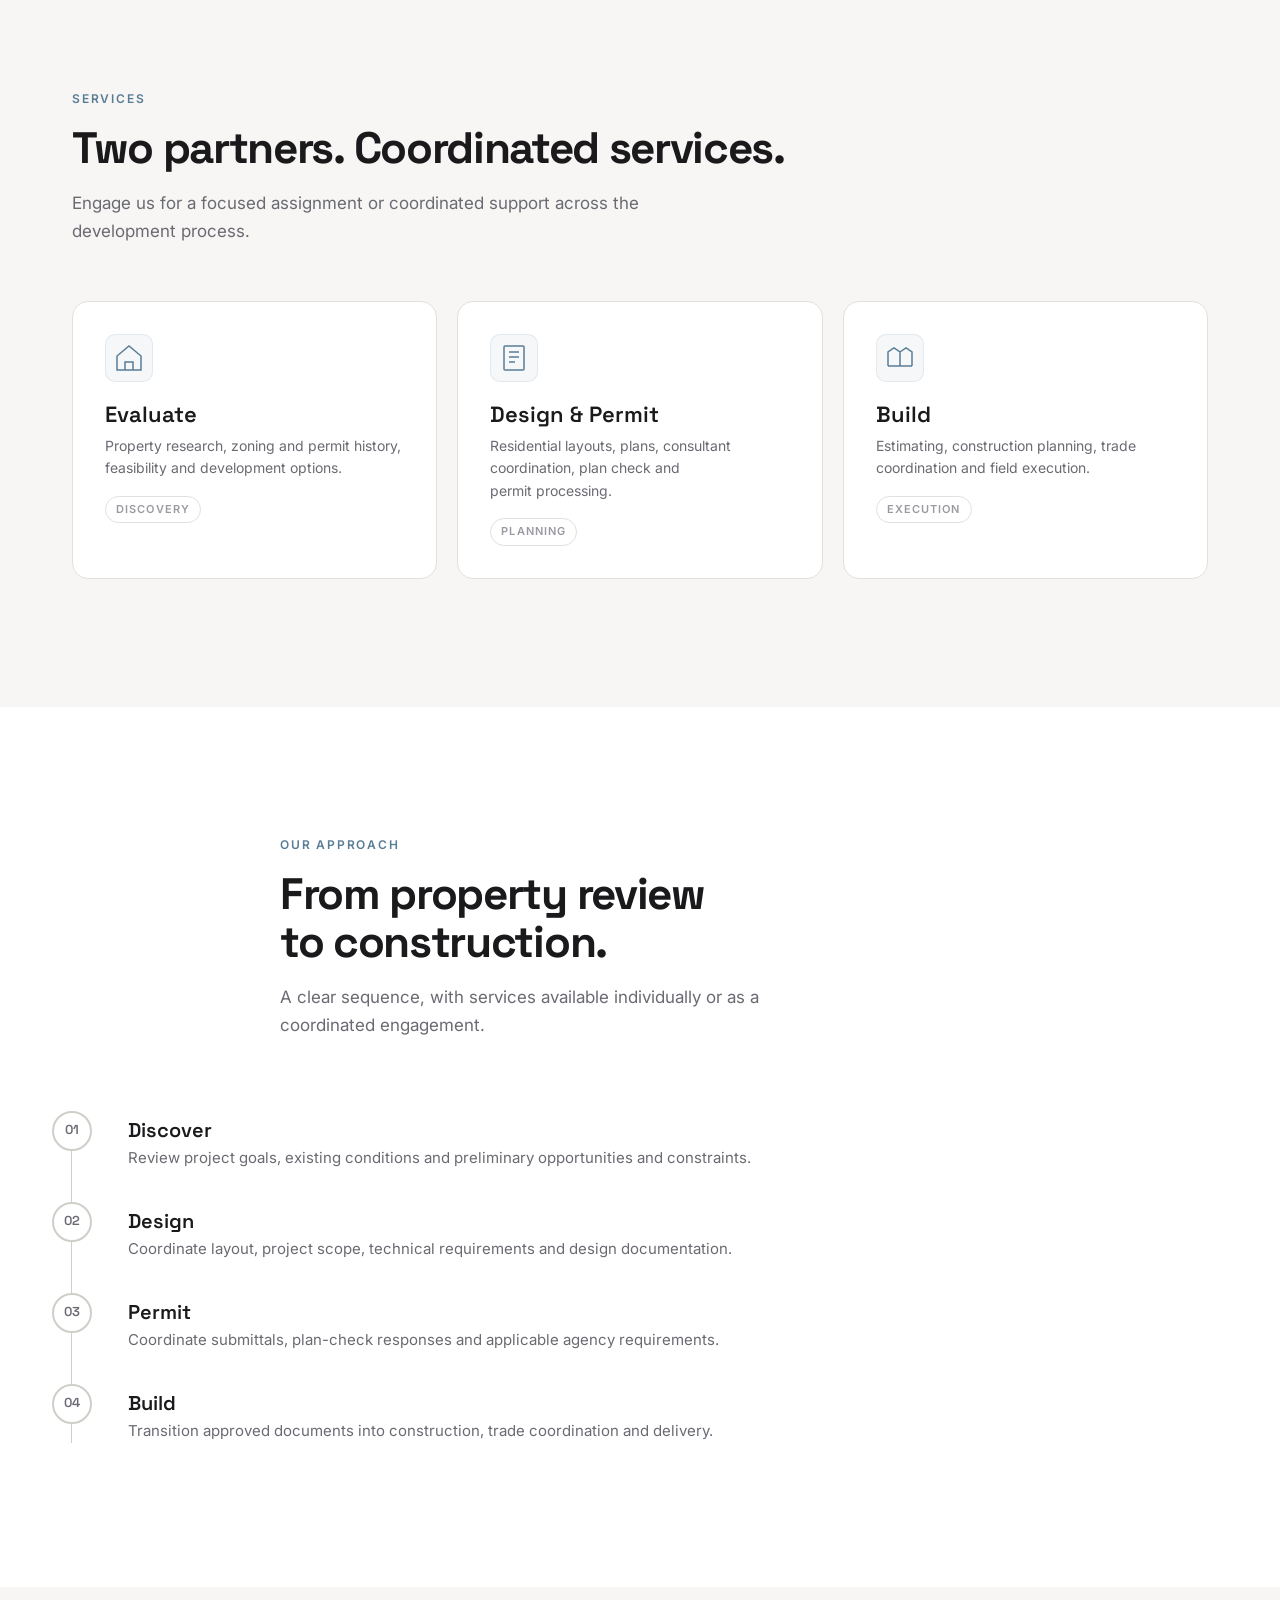
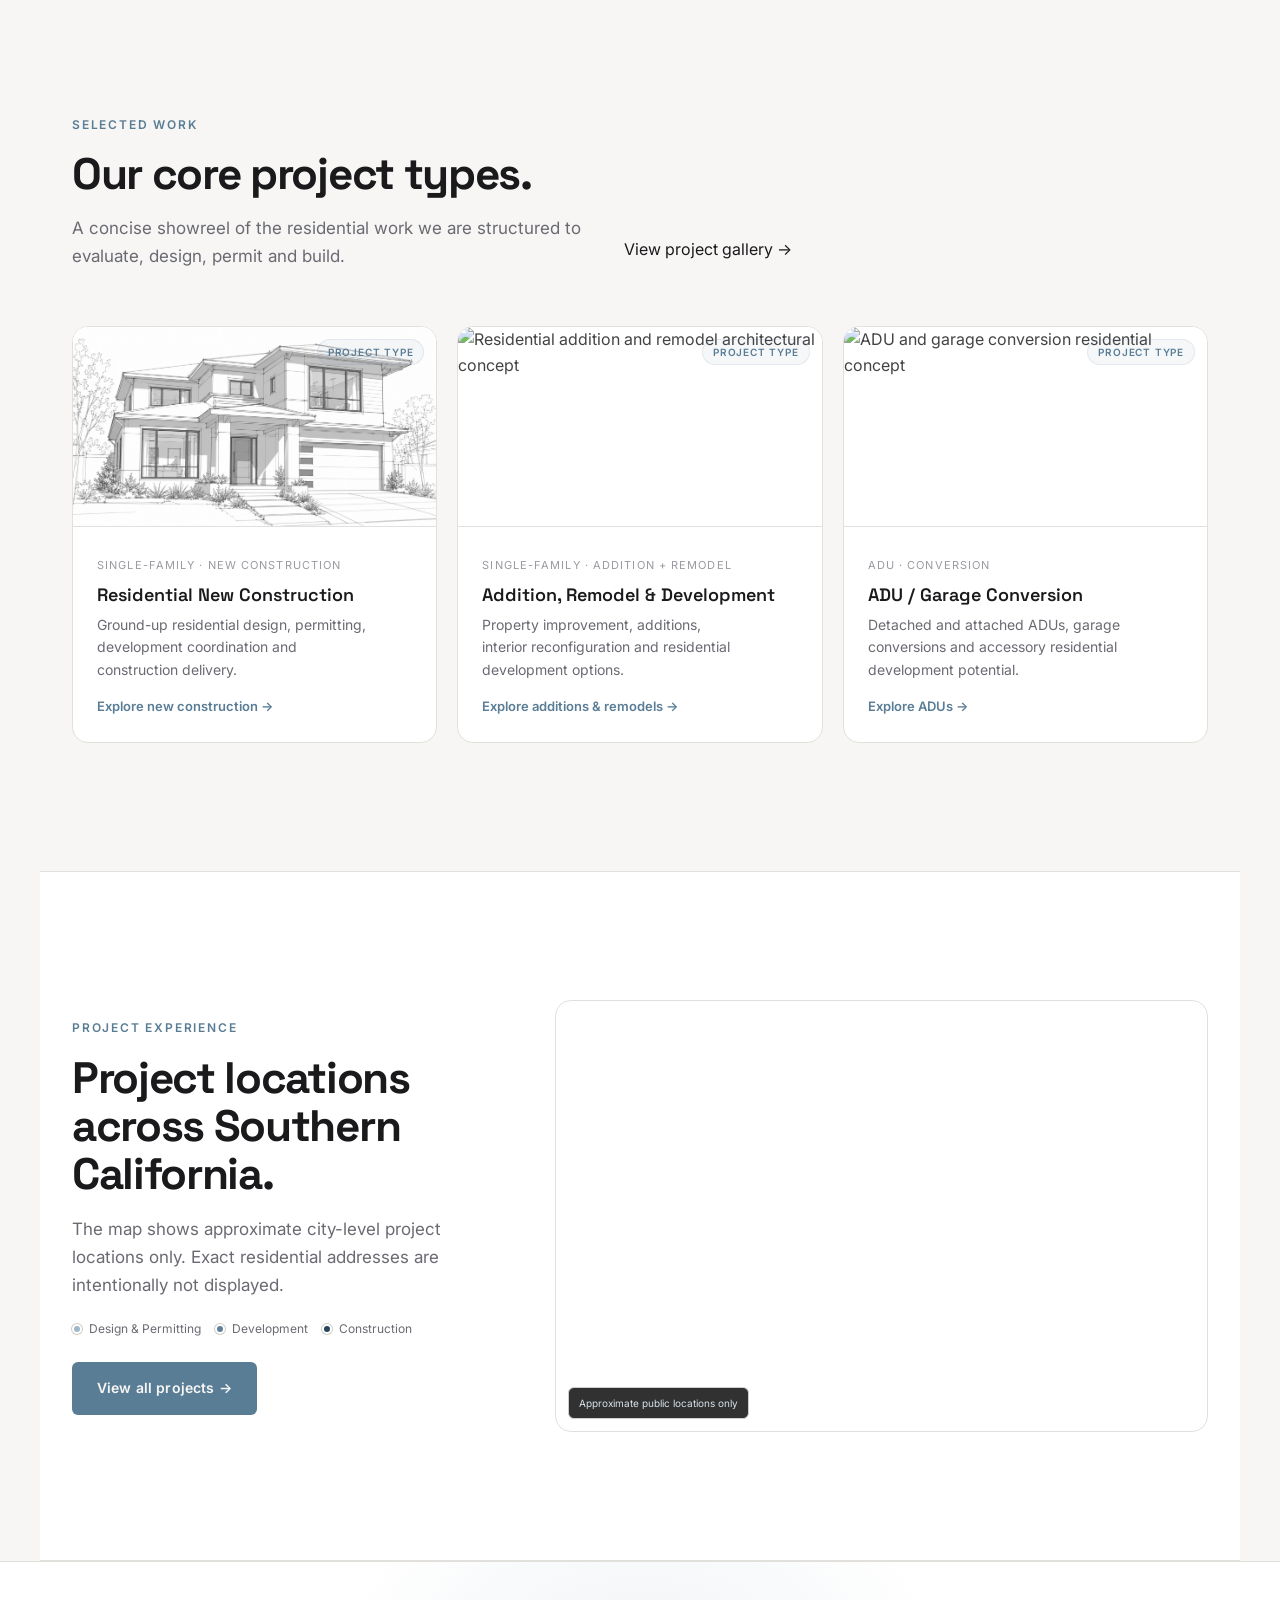
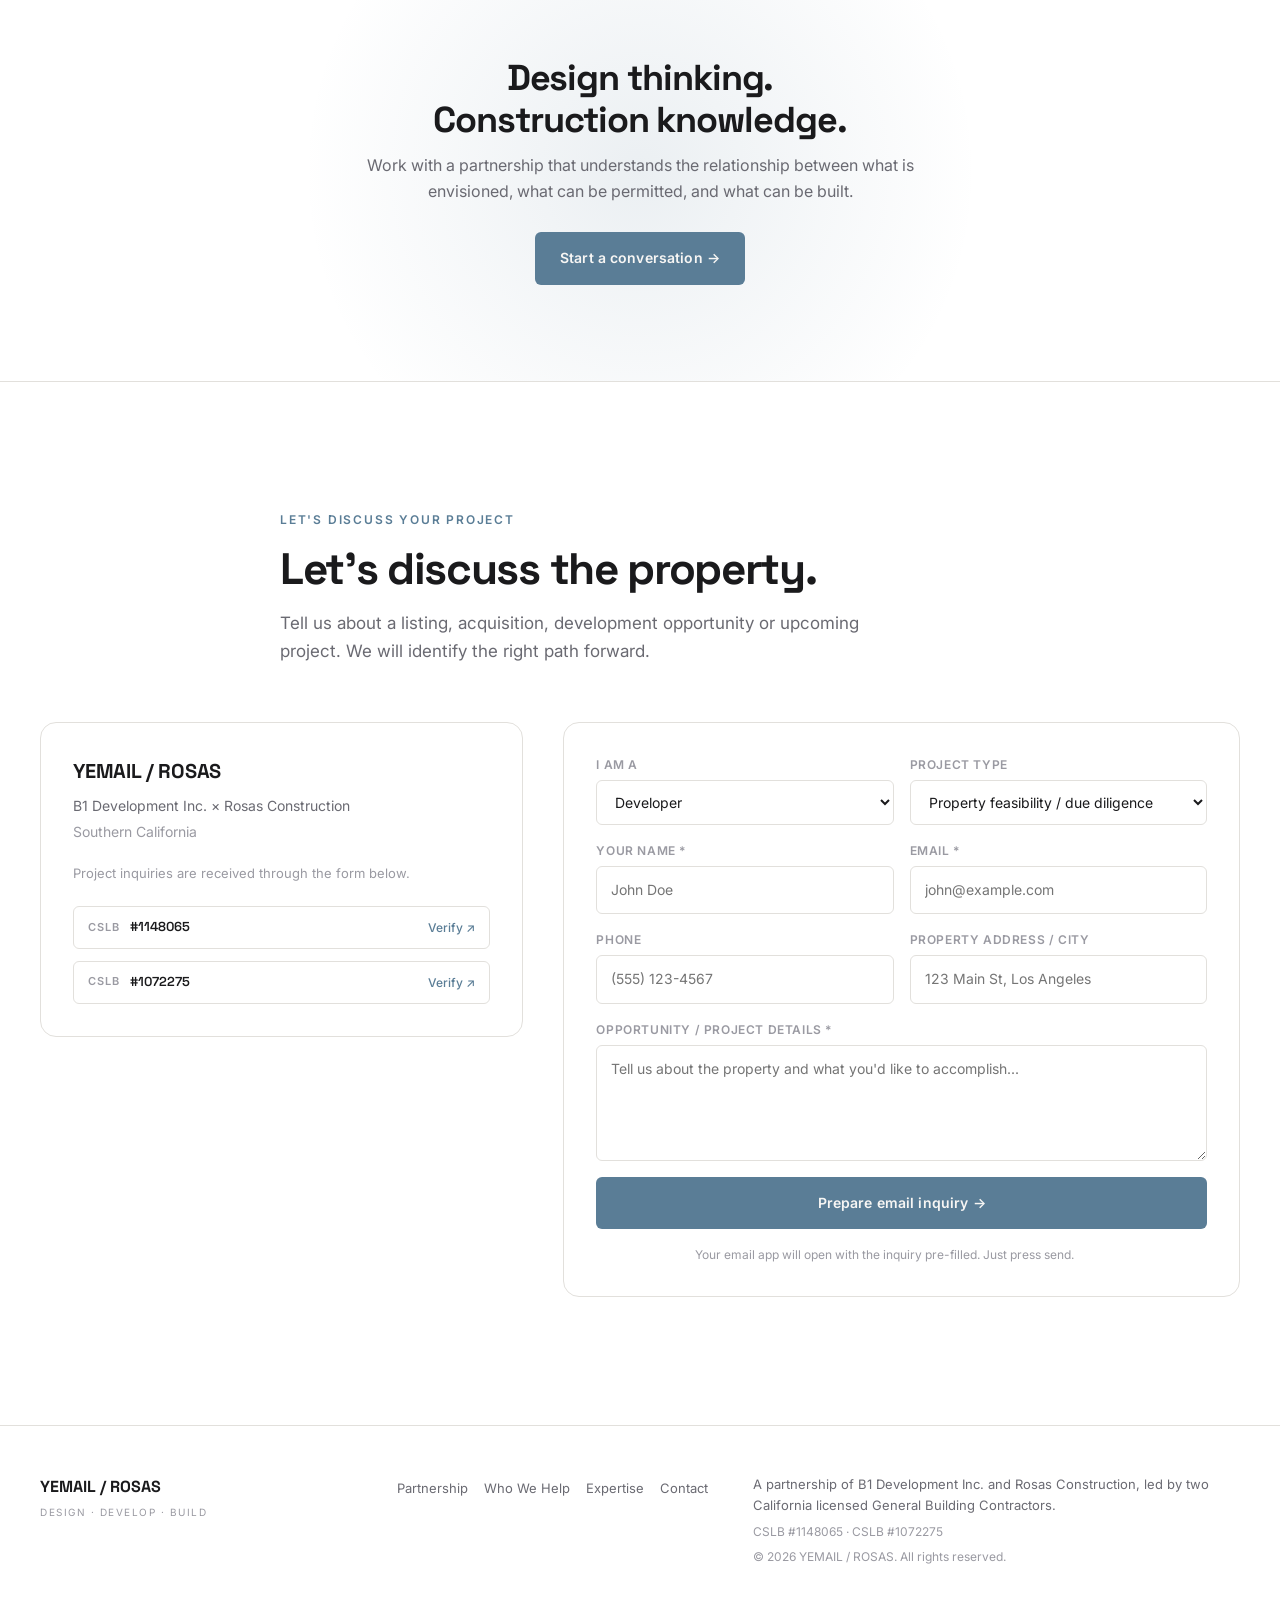
==== commit 1920890f: "Add files via upload Updated V5, new style" ====
--- a/index.html
+++ b/index.html
@@ -1,67 +1,731 @@
 <!DOCTYPE html>
-
-<html lang="en"><head><meta charset="utf-8"/><meta content="width=device-width,initial-scale=1" name="viewport"/><meta content="#10243b" name="theme-color"/><meta content="Residential development support for developers, Realtors and investors in Southern California. Property feasibility, design, permitting and construction coordination." name="description"/><title>YEMAIL / ROSAS | Residential Development Partners</title>
-<style>
-:root{--navy:#10243b;--deep:#0a192a;--mid:#203d59;--blue:#54748e;--light:#edf2f6;--white:#fff;--ink:#172638;--muted:#586a7b;--line:#dbe3e9;--accent:#c4d4df}*{box-sizing:border-box}html{scroll-behavior:smooth}body{margin:0;font-family:Arial,Helvetica,sans-serif;color:var(--ink);background:white;line-height:1.55}a{color:inherit;text-decoration:none}button,input,textarea,select{font:inherit}button{cursor:pointer}.container{width:min(1160px,calc(100% - 48px));margin:auto}.eyebrow{text-transform:uppercase;letter-spacing:.18em;font-size:11px;font-weight:700}.topline{background:var(--deep);color:#c5d4e1;font-size:11px;letter-spacing:.08em;padding:9px 0}.topline .container{display:flex;justify-content:space-between;gap:16px}.header{background:white;position:sticky;top:0;z-index:30;border-bottom:1px solid var(--line)}.nav{min-height:82px;display:flex;align-items:center;justify-content:space-between;gap:20px}.brand{display:flex;align-items:center;gap:15px;flex-shrink:0}.monogram{width:46px;height:46px;background:var(--navy);color:white;display:grid;place-items:center;font-weight:800;letter-spacing:-.08em;font-size:21px}.brandname{font-weight:800;letter-spacing:.105em;font-size:17px;white-space:nowrap}.brandsub{font-size:9px;letter-spacing:.15em;color:var(--muted);text-transform:uppercase}.navlinks{display:flex;gap:24px;align-items:center;font-size:12px;font-weight:700;letter-spacing:.045em}.navlinks a:not(.btn):hover{color:var(--blue)}.btn{display:inline-flex;justify-content:center;align-items:center;gap:12px;padding:15px 22px;border:1px solid transparent;font-size:11px;font-weight:800;text-transform:uppercase;letter-spacing:.1em;transition:.2s}.btn.primary{background:var(--navy);color:white}.btn.primary:hover{background:#294c6a}.btn.outline{border-color:#8da4b8;color:white}.btn.outline:hover{background:#ffffff18}.btn.light{background:white;color:var(--navy)}.btn.line{border-color:#a6b6c4;color:var(--navy)}.menu{display:none;border:1px solid var(--line);background:white;color:var(--navy);padding:10px 12px}.hero{background:var(--navy);color:white;overflow:hidden}.hero-inner{display:grid;grid-template-columns:1.04fr .96fr;min-height:590px}.hero-copy{padding:90px 55px 85px 0;align-self:center}.hero h1{font-size:clamp(44px,5.6vw,77px);letter-spacing:-.045em;line-height:1.04;margin:24px 0 22px;font-weight:750}.hero h1 span{color:#a9bfce}.hero p{font-size:17px;max-width:520px;color:#d0dce6;margin:0 0 32px}.hero-actions{display:flex;gap:12px;flex-wrap:wrap}.hero-art{position:relative;display:flex;align-items:stretch;margin-right:calc((min(1160px,100vw - 48px) - 100vw)/2);background:#203a54}.hero-art svg{width:100%;height:100%;min-height:490px;display:block}.art-label{position:absolute;bottom:24px;left:24px;background:#fff;color:var(--navy);padding:14px 19px;font-size:10px;letter-spacing:.13em;font-weight:800}.strip{background:var(--light);border-bottom:1px solid var(--line)}.strip .container{display:grid;grid-template-columns:repeat(3,1fr)}.strip-item{padding:24px 30px;border-right:1px solid #d0dce4}.strip-item:first-child{padding-left:0}.strip-item:last-child{border:0}.strip-item strong{display:block;font-size:13px;letter-spacing:.035em}.strip-item small{display:block;color:var(--muted);margin-top:5px}.section{padding:100px 0}.section.alt{background:#f4f7f9}.section-head{max-width:750px;margin-bottom:42px}.section h2{font-size:clamp(32px,3.5vw,49px);letter-spacing:-.035em;line-height:1.14;margin:13px 0 18px}.lead{font-size:17px;color:var(--muted);max-width:770px}.partners{display:grid;grid-template-columns:1fr 1fr;gap:22px}.partner{border:1px solid var(--line);background:white;display:flex;flex-direction:column}.partner-top{background:var(--navy);color:white;padding:36px;min-height:205px}.partner:nth-child(2) .partner-top{background:#27465f}.partner-top h3{font-size:30px;margin:10px 0 6px;letter-spacing:-.025em}.partner-top p{color:#d4e1ea;margin:0}.partner-body{padding:30px 36px;flex:1}.partner-body ul{padding-left:18px;margin:14px 0 0}.partner-body li{padding:5px 0}.partner-foot{padding:18px 36px;border-top:1px solid var(--line);font-size:12px;color:var(--muted);font-weight:700}.process{display:grid;grid-template-columns:repeat(4,1fr);gap:18px}.step{border-top:3px solid var(--navy);padding:22px 8px 0 0}.step .num{font-size:13px;font-weight:800;color:#59768e}.step h3{font-size:19px;margin:13px 0 8px}.step p{font-size:13px;color:var(--muted)}.focus{display:grid;grid-template-columns:repeat(3,1fr);gap:18px}.focus article{border:1px solid var(--line);padding:30px;background:white}.focus .symbol{font-size:27px;color:var(--blue);font-weight:300}.focus h3{font-size:19px;margin:18px 0 9px}.focus p{color:var(--muted);font-size:14px}.banner{background:var(--navy);color:white;padding:66px 0}.banner-inner{display:flex;justify-content:space-between;gap:30px;align-items:center}.banner h2{font-size:clamp(28px,3vw,40px);margin:8px 0}.banner p{color:#c8d6e1;max-width:660px;margin:0}.people{display:grid;grid-template-columns:1fr 1fr;gap:22px}.person{display:grid;grid-template-columns:145px 1fr;border:1px solid var(--line);background:white;min-height:240px}.portrait{background:linear-gradient(140deg,#c6d3dd,#e7edf1);display:flex;align-items:center;justify-content:center}.portrait svg{width:80px;opacity:.45}.person-content{padding:27px}.person h3{font-size:24px;margin:4px 0}.person p{font-size:13px;color:var(--muted)}.contact{display:grid;grid-template-columns:.85fr 1.15fr;gap:60px}.contact-info{background:var(--navy);color:white;padding:42px}.contact-info h2{margin-top:12px}.contact-info p{color:#d1dce5}.contact-info a{text-decoration:underline;text-underline-offset:4px}.form{display:grid;grid-template-columns:1fr 1fr;gap:17px}.field{display:flex;flex-direction:column;gap:7px}.field.full{grid-column:1/-1}.field label{font-size:11px;text-transform:uppercase;font-weight:800;letter-spacing:.09em}.field input,.field select,.field textarea{width:100%;padding:14px;border:1px solid #bdcbd6;border-radius:0;background:white;color:var(--ink);min-width:0}.field textarea{min-height:130px;resize:vertical}.fine{font-size:11px;color:var(--muted)}.footer{background:var(--deep);color:#c8d5df;padding:45px 0 25px}.footer-main{display:flex;justify-content:space-between;gap:30px;align-items:start}.footer .brandname{color:white}.footer p{max-width:560px;font-size:12px}.footer-bottom{border-top:1px solid #38506a;margin-top:30px;padding-top:18px;font-size:11px;display:flex;justify-content:space-between;gap:15px}.footer a:hover{text-decoration:underline}.skip{position:absolute;left:-9999px}.skip:focus{left:10px;top:10px;background:white;padding:12px;z-index:100}.status{font-size:12px;color:var(--muted)}@media(max-width:950px){.navlinks{gap:13px}.navlinks a{font-size:11px}.hero-inner{grid-template-columns:1fr 1fr}.hero-copy{padding:65px 25px 65px 0}.hero-art{margin-right:-24px}.process{grid-template-columns:repeat(2,1fr)}.person{grid-template-columns:110px 1fr}}@media(max-width:720px){.container{width:calc(100% - 36px)}.topline .container{font-size:9px}.nav{min-height:70px}.brandname{font-size:14px}.brandsub{font-size:8px}.monogram{width:40px;height:40px}.menu{display:block}.navlinks{display:none;position:absolute;left:0;right:0;top:100%;background:white;padding:20px 18px 25px;box-shadow:0 15px 25px #10243b22;flex-direction:column;align-items:stretch;gap:0}.navlinks.open{display:flex}.navlinks a{padding:13px;border-bottom:1px solid var(--line);font-size:13px}.navlinks .btn{margin-top:12px}.hero-inner{display:flex;flex-direction:column}.hero-copy{padding:66px 0 54px}.hero h1{font-size:clamp(46px,11vw,70px)}.hero p{font-size:15px}.hero-art{margin:0 -18px}.hero-art svg{height:290px;min-height:290px}.strip .container{grid-template-columns:1fr}.strip-item,.strip-item:first-child{padding:16px 0;border-right:0;border-bottom:1px solid #d0dce4}.section{padding:66px 0}.partners,.focus,.people,.contact{grid-template-columns:1fr}.partner-top{min-height:0;padding:28px}.partner-body{padding:24px 28px}.partner-foot{padding:17px 28px}.focus{gap:12px}.process{gap:20px}.banner-inner{align-items:start;flex-direction:column}.person{grid-template-columns:115px 1fr}.contact{gap:25px}.contact-info{padding:30px}.footer-main,.footer-bottom{flex-direction:column}.footer-bottom{gap:7px}}@media(max-width:390px){.brandname{font-size:12px}.brand{gap:8px}.monogram{width:35px;height:35px}.hero-actions .btn{width:100%}.person{grid-template-columns:1fr}.portrait{height:120px}.form{grid-template-columns:1fr}.field{grid-column:1/-1}}
-.license-line{display:inline-block;margin-top:8px;font-size:12px;font-weight:700;letter-spacing:.015em;line-height:1.5}.leadership-license{color:var(--mid);margin:9px 0 4px!important}.partner-top .license-line{color:#dbe8f2}.hero .eyebrow{font-size:17px;font-weight:800;letter-spacing:.16em}.partner-top .partner-name{font-size:34px;margin:10px 0 2px;letter-spacing:-.025em;line-height:1.08}.partner-top .company-name{display:block;font-size:18px;font-weight:700;color:#dbe8f2;margin:0 0 10px}.cslb-link{display:inline-block;margin-top:5px;color:inherit;text-decoration:underline;text-underline-offset:4px;font-weight:800}.partner-top .cslb-link{color:#fff}.leadership-license .cslb-link{color:var(--mid)}@media(max-width:720px){.partner-top .partner-name{font-size:30px}.partner-top .company-name{font-size:17px}}
-/* V4: responsive dual-domain presentation */
-.preview-bar{background:#e8eef3;border-bottom:1px solid #cad7e2;color:#10243b}.preview-inner{display:flex;align-items:center;gap:16px;padding:13px 0;flex-wrap:wrap}.preview-inner>div:first-child{display:flex;flex-direction:column;min-width:185px}.preview-inner strong{font-size:12px}.preview-inner span,.preview-inner small{font-size:11px;color:#52677a}.preview-actions{display:flex;flex-wrap:wrap;gap:5px}.preview-actions button{background:white;border:1px solid #b9cbd9;padding:9px 12px;color:#10243b;font-size:11px;font-weight:700}.preview-actions button[aria-pressed="true"]{background:#10243b;color:white;border-color:#10243b}.preview-inner small{margin-left:auto}.partners,.people{display:flex;align-items:stretch;gap:22px}.partners>.partner,.people>.person{flex:1;min-width:0}.partner[data-partner="yemail"],.person[data-partner="yemail"]{order:1}.partner[data-partner="rosas"],.person[data-partner="rosas"]{order:2}body[data-first="rosas"] .partner[data-partner="rosas"],body[data-first="rosas"] .person[data-partner="rosas"]{order:0}body[data-first="rosas"] .partner[data-partner="yemail"],body[data-first="rosas"] .person[data-partner="yemail"]{order:1}body[data-first="rosas"] .partner[data-partner="rosas"] .partner-top{background:#10243b}body[data-first="rosas"] .partner[data-partner="yemail"] .partner-top{background:#27465f}body[data-first="yemail"] .partner[data-partner="yemail"] .partner-top{background:#10243b}body[data-first="yemail"] .partner[data-partner="rosas"] .partner-top{background:#27465f}@media(max-width:720px){.partners,.people{flex-direction:column}.partners>.partner,.people>.person{width:100%}.preview-inner small{margin-left:0;width:100%}.preview-actions button{flex:1}.preview-actions{width:100%}}@media(prefers-reduced-motion:reduce){html{scroll-behavior:auto}*{transition:none!important}}
-
-/* V4 sample portfolio */
-.portfolio-grid{display:grid;grid-template-columns:repeat(3,minmax(0,1fr));gap:22px}.project-card{background:#fff;border:1px solid var(--line);border-radius:12px;overflow:hidden;display:flex;flex-direction:column;box-shadow:0 8px 28px rgba(16,36,59,.05)}.project-visual{height:205px;position:relative;overflow:hidden;background:linear-gradient(145deg,#dce7ed,#8299aa);display:flex;align-items:center;justify-content:center}.project-visual svg{width:100%;height:100%}.project-visual .sample-mark{position:absolute;top:12px;left:12px;background:#10243be8;color:white;padding:5px 9px;border-radius:3px;font-size:10px;letter-spacing:.1em;font-weight:bold}.project-content{padding:23px;display:flex;flex-direction:column;gap:10px;flex:1}.project-content h3{font-size:22px;line-height:1.2;margin:0}.project-content p{margin:0;color:var(--muted);font-size:14px}.project-meta{font-size:11px;color:var(--blue);font-weight:700;letter-spacing:.1em;text-transform:uppercase}.project-status{align-self:flex-start;border:1px solid #cbd9e3;background:#f1f5f8;color:#294960;border-radius:30px;font-size:11px;font-weight:700;padding:5px 10px}.project-detail{margin-top:auto;border-top:1px solid var(--line);padding-top:12px}.project-detail summary{cursor:pointer;font-size:13px;font-weight:700;color:var(--mid)}.project-detail p{padding-top:10px}.portfolio-filters{display:flex;gap:8px;flex-wrap:wrap;margin:0 0 24px}.portfolio-filters button{background:white;color:var(--mid);border:1px solid var(--line);padding:9px 14px;border-radius:30px;font-weight:700;font-size:12px}.portfolio-filters button[aria-pressed=true]{background:var(--navy);color:white;border-color:var(--navy)}.portfolio-note{font-size:12px;color:var(--muted);margin-top:20px}.project-card[hidden]{display:none!important}@media(max-width:900px){.portfolio-grid{grid-template-columns:repeat(2,minmax(0,1fr))}}@media(max-width:620px){.portfolio-grid{grid-template-columns:1fr}.project-visual{height:225px}}
-
-/* V4.1: streamlined professional development positioning */
-#hero-title{font-size:clamp(2.8rem,5.8vw,5.7rem);line-height:1.06}.hero-copy p{max-width:590px}.focus article{min-width:0}.project-detail summary:focus-visible,.portfolio-filters button:focus-visible{outline:3px solid #5687aa;outline-offset:3px}
-
-/* V4.2 project collection */
-.project-visual img{width:100%;height:100%;object-fit:cover}.project-visual .placeholder{width:100%;height:100%;display:flex;align-items:center;justify-content:center;color:#27445a;font-weight:700;letter-spacing:.08em;text-align:center;padding:20px;background:linear-gradient(135deg,#e2eaf0,#9fb5c3)}.project-link{display:inline-block;margin-top:auto;font-weight:700;color:#193b55;text-decoration:underline;text-underline-offset:4px}.project-page{max-width:900px;margin:0 auto;padding:65px 22px}.project-page h1{font-size:clamp(2.2rem,5vw,4rem);line-height:1.12}.project-gallery{display:grid;grid-template-columns:repeat(2,minmax(0,1fr));gap:14px;margin:24px 0}.project-gallery img{width:100%;aspect-ratio:4/3;object-fit:cover;border-radius:9px}.project-cover{width:100%;max-height:490px;object-fit:cover;border-radius:10px}.project-body{line-height:1.75;color:#344d60}.project-page .back{display:inline-block;margin-bottom:25px;color:#25465e}.project-page .tag{display:inline-block;padding:6px 12px;border:1px solid #cbd9e3;border-radius:30px;margin:4px 6px 4px 0;font-size:12px}.preview-bar{display:block}@media(max-width:620px){.project-gallery{grid-template-columns:1fr}.partners,.people{grid-template-columns:1fr}.project-page{padding:35px 18px}}
-
-.partner-photo{height:210px;background:linear-gradient(135deg,#dce6ed,#c8d6e0);display:flex;align-items:center;justify-content:center;border-bottom:1px solid var(--line)}
-.partner-photo svg{width:92px;height:92px;opacity:.55}
-.partner-photo + .partner-top{border-radius:0}
-</style></head><body><a class="skip" href="#main">Skip to content</a><div class="topline"><div class="container"><span>SOUTHERN CALIFORNIA · DEVELOPMENT &amp; REAL ESTATE</span><span>DESIGN + CONSTRUCTION PARTNERSHIP</span></div></div><header class="header"><div class="container nav"><a aria-label="Yemail Rosas home" class="brand" href="#top"><span class="monogram" data-monogram="">Y/R</span><span><span class="brandname" data-brand="">YEMAIL / ROSAS</span><br/><span class="brandsub">Design · Develop · Build</span></span></a><button aria-controls="navlinks" aria-expanded="false" aria-label="Open navigation" class="menu" id="menu">☰</button><nav aria-label="Main navigation" class="navlinks" id="navlinks"><a href="#audience">Who We Help</a><a href="#expertise">Services</a><a href="#portfolio">Projects</a><a href="#partnership">Partners</a><a class="btn primary" href="#contact">Start a Conversation ↗</a></nav></div></header><section aria-label="Website presentation preview" class="preview-bar" id="preview"><div class="container preview-inner"><div><strong>Partner presentation preview</strong><span>Switch between both domain experiences before launch.</span></div><div aria-label="Choose presentation" class="preview-actions" role="group"><button aria-pressed="true" data-mode="yemail" type="button">Yemail first</button><button aria-pressed="false" data-mode="rosas" type="button">Rosas first</button><button aria-pressed="false" data-mode="auto" type="button">Use domain</button></div><small aria-live="polite" id="mode-note"></small></div></section>
-<main id="main"><section class="hero" id="top"><div class="container hero-inner"><div class="hero-copy"><div class="eyebrow" style="color:#a9bfce">JAIME YEMAIL × EDUARDO ROSAS</div><h1 id="hero-title">Your partners in<br/><span>residential development.</span></h1><p>Property feasibility, design, permitting and construction for developers, Realtors and real estate investors across Southern California.</p><div class="hero-actions"><a class="btn light" href="#contact">Discuss an Opportunity ↗</a><a class="btn outline" href="#portfolio">Explore Project Examples →</a></div></div><div aria-label="Architectural illustration of a contemporary residential property" class="hero-art"><svg aria-label="Stylized contemporary residence architectural elevation" preserveaspectratio="xMidYMid slice" role="img" viewbox="0 0 640 640" xmlns="http://www.w3.org/2000/svg"><defs><lineargradient id="sky" x2="0" y2="1"><stop stop-color="#67839a"></stop><stop offset="1" stop-color="#b6c9d4"></stop></lineargradient><pattern height="24" id="grid" patternunits="userSpaceOnUse" width="24"><path d="M24 0H0V24" fill="none" stroke="#ffffff" stroke-opacity=".12"></path></pattern></defs><rect fill="url(#sky)" height="640" width="640"></rect><rect fill="url(#grid)" height="640" width="640"></rect><path d="M0 520 640 450V640H0Z" fill="#617888"></path><path d="M65 305 345 245 578 300 305 365Z" fill="#eef3f4"></path><path d="M65 305 305 365V536L65 472Z" fill="#d3dce0"></path><path d="M305 365 578 300V478L305 536Z" fill="#f8f9f7"></path><path d="M75 317 305 375V399L75 341Z" fill="#183149"></path><path d="M305 375 568 313V337L305 399Z" fill="#25475e"></path><path d="M106 360 273 400V483L106 443Z" fill="#24445d"></path><path d="M121 373 258 405V466L121 434Z" fill="#8ca8b9"></path><path d="M190 389V451M121 405 258 437" stroke="#e8eff2" stroke-width="3"></path><path d="M339 398 541 351V445L339 490Z" fill="#17344c"></path><path d="M352 408 527 369V433L352 472Z" fill="#88a4b5"></path><path d="M438 388V453M352 440 527 401" stroke="#e9eff3" stroke-width="3"></path><path d="M295 365V536" stroke="#6f8796" stroke-width="3"></path><path d="M0 522 640 466" stroke="#e4ebef" stroke-width="3"></path><path d="M32 503 80 483 80 525 32 539ZM565 474 603 461 603 501 565 512Z" fill="#2c5360"></path><path d="M0 562 640 496" stroke="#d6e0e5" stroke-opacity=".65" stroke-width="2"></path><path d="M32 255H200M32 267H145M470 207H608M520 219H608" stroke="#fff" stroke-opacity=".55" stroke-width="2"></path></svg><div class="art-label">DESIGN + CONSTRUCTION / ONE COORDINATED TEAM</div></div></div></section>
-<div class="strip"><div class="container"><div class="strip-item"><strong>01 / PLAN WITH PURPOSE</strong><small>Property assessment, design and permitting strategy</small></div><div class="strip-item"><strong>02 / COORDINATE EARLY</strong><small>Design decisions informed by construction realities</small></div><div class="strip-item"><strong>03 / EXECUTE WITH CLARITY</strong><small>Construction delivery and field coordination</small></div></div></div>
-<section class="section" id="partnership"><div class="container"><div class="section-head"><div class="eyebrow" style="color:var(--blue)">THE PARTNERSHIP</div><h2>Two experienced professionals.<br/>One shared vision.</h2><p class="lead">An equal partnership between B1 Development Inc. and Rosas Construction. Two independent companies, complementary responsibilities, one coordinated approach.</p></div><div class="partners"><article class="partner ordered-card" data-partner="yemail"><div class="partner-photo" aria-label="Partner photo placeholder"><svg viewBox="0 0 100 100" aria-hidden="true"><circle cx="50" cy="31" r="16" fill="#5f7f94"/><path d="M20 88c1-24 12-38 30-38s29 14 30 38z" fill="#5f7f94"/></svg></div><div class="partner-top"><div class="eyebrow" data-order-label="" style="color:#b9cedd">EQUAL PARTNER</div><h3 class="partner-name">JAIME YEMAIL</h3><span class="company-name">B1 Development Inc.</span><p><span class="license-line">California General Building Contractor · Class B<br/>CSLB #1148065 · <a class="cslb-link" href="https://www.cslb.ca.gov/1148065" target="_blank" rel="noopener noreferrer">VERIFY CSLB LICENSE ↗</a></span></p></div><div class="partner-body"><p>Planning and design leadership from early property evaluation through permit-ready project coordination.</p><ul><li>Property and development feasibility</li><li>Residential design and space planning</li><li>ADUs, additions and remodeling concepts</li><li>Zoning and building-code research</li><li>Permit processing and agency coordination</li><li>Energy compliance and consultant coordination</li></ul></div><div class="partner-foot">PLANNING · DESIGN · PERMITS · COORDINATION</div></article><article class="partner ordered-card" data-partner="rosas"><div class="partner-photo" aria-label="Partner photo placeholder"><svg viewBox="0 0 100 100" aria-hidden="true"><circle cx="50" cy="31" r="16" fill="#5f7f94"/><path d="M20 88c1-24 12-38 30-38s29 14 30 38z" fill="#5f7f94"/></svg></div><div class="partner-top"><div class="eyebrow" data-order-label="" style="color:#b9cedd">EQUAL PARTNER</div><h3 class="partner-name">EDUARDO ROSAS</h3><span class="company-name">Rosas Construction</span><p><span class="license-line">California General Building Contractor · Class B<br/>CSLB #1072275 · <a class="cslb-link" href="https://www.cslb.ca.gov/1072275" target="_blank" rel="noopener noreferrer">VERIFY CSLB LICENSE ↗</a></span></p></div><div class="partner-body"><p>Construction leadership focused on bringing approved plans into the field with clear coordination and execution.</p><ul><li>Residential construction and renovations</li><li>ADUs, additions and new construction</li><li>Construction estimating and budgeting</li><li>Trade and subcontractor coordination</li><li>Construction scheduling and field operations</li><li>Jobsite execution and project delivery</li></ul></div><div class="partner-foot">ESTIMATING · BUILDING · FIELD OPERATIONS</div></article></div></div></section>
-<section class="section alt" id="audience"><div class="container"><div class="section-head"><div class="eyebrow" style="color:var(--blue)">WHO WE WORK WITH</div><h2>Built for repeat professional relationships.</h2><p class="lead">Practical technical support for evaluating property potential and moving viable projects forward.</p></div><div class="focus"><article><div class="symbol">01</div><h3>Developers</h3><p>Site and project feasibility, residential concepts, planning and permitting coordination, and construction delivery.</p></article><article><div class="symbol">02</div><h3>Realtors</h3><p>Property improvement and development-potential discussions, permit research and technical support for buyer and seller conversations.</p></article><article><div class="symbol">03</div><h3>Investors</h3><p>Acquisition due diligence, improvement options, preliminary scope development and construction coordination.</p></article></div></div></section><section class="section" id="expertise"><div class="container"><div class="section-head"><div class="eyebrow" style="color:var(--blue)">SERVICES</div><h2>Two partners. Coordinated services.</h2><p class="lead">Engage us for a focused assignment or coordinated support across the development process.</p></div><div class="focus"><article><div class="symbol">↗</div><h3>Evaluate</h3><p>Property research, zoning and permit history, feasibility and development options.</p></article><article><div class="symbol">▱</div><h3>Design &amp; Permit</h3><p>Residential layouts, plans, consultant coordination, plan check and permit processing.</p></article><article><div class="symbol">▣</div><h3>Build</h3><p>Estimating, construction planning, trade coordination and field execution.</p></article></div></div></section>
-<section class="section" id="process"><div class="container"><div class="section-head"><div class="eyebrow" style="color:var(--blue)">OUR APPROACH</div><h2>From property review to construction.</h2><p class="lead">A clear sequence, with services available individually or as a coordinated engagement.</p></div><div class="process"><div class="step"><div class="num">01 / DISCOVER</div><h3>Understand the property</h3><p>Review project goals, existing conditions and preliminary opportunities and constraints.</p></div><div class="step"><div class="num">02 / DESIGN</div><h3>Develop the plan</h3><p>Coordinate layout, project scope, technical requirements and design documentation.</p></div><div class="step"><div class="num">03 / PERMIT</div><h3>Navigate approvals</h3><p>Coordinate submittals, plan-check responses and applicable agency requirements.</p></div><div class="step"><div class="num">04 / BUILD</div><h3>Execute in the field</h3><p>Transition approved documents into construction, trade coordination and delivery.</p></div></div></div></section>
-<section class="banner"><div class="container banner-inner"><div><div class="eyebrow" style="color:#adc3d4">A BETTER-CONNECTED PROJECT EXPERIENCE</div><h2>Design thinking. Construction knowledge.</h2><p>Work with a partnership that understands the relationship between what is envisioned, what can be permitted and what must be built.</p></div><a class="btn light" href="#contact">Start a Conversation ↗</a></div></section>
-<section class="section" id="portfolio"><div class="container"><div class="section-head"><div class="eyebrow" style="color:var(--blue)">SELECTED WORK</div><h2>Development & project portfolio.</h2><p class="lead">A practical view of property potential, design, permitting and construction.</p></div><div class="portfolio-filters" role="group" aria-label="Filter projects"><button type="button" data-filter="all" aria-pressed="true">All</button><button type="button" data-filter="design" aria-pressed="false">Design & permitting</button><button type="button" data-filter="development" aria-pressed="false">Development</button><button type="button" data-filter="construction" aria-pressed="false">Construction</button></div><div class="portfolio-grid"><article class="project-card" data-category="construction"><div class="project-visual"><img src="/projects/residential-construction/images/intro.png" alt="Residential new construction architectural concept"><span class="sample-mark">ILLUSTRATIVE PROJECT</span></div><span class="sample-mark">ILLUSTRATIVE PROJECT</span></div><div class="project-content"><div class="project-meta">Southern California · Construction</div><h3>Residential New Construction Delivery</h3><span class="project-status">Construction</span><p>Illustrative construction project demonstrating scheduling, trade coordination and site progress.</p><a class="project-link" href="/projects/residential-construction/">View project →</a></div></article><article class="project-card" data-category="design"><div class="project-visual"><div class="placeholder" role="img" aria-label="Photo placeholder; illustrative project">PROJECT IMAGE<br>COMING SOON</div><span class="sample-mark">ILLUSTRATIVE PROJECT</span></div><div class="project-content"><div class="project-meta">Los Angeles, CA · Design</div><h3>Residential Addition, Remodel &amp; Development Options</h3><span class="project-status">Planning &amp; Design</span><p>Illustrative property improvement study, from existing conditions to design and preliminary permit considerations.</p><a class="project-link" href="/projects/residential-addition/">View project →</a></div></article><article class="project-card" data-category="design"><div class="project-visual"><div class="placeholder" role="img" aria-label="Photo placeholder; illustrative project">PROJECT IMAGE<br>COMING SOON</div><span class="sample-mark">ILLUSTRATIVE PROJECT</span></div><div class="project-content"><div class="project-meta">Long Beach, CA · Design</div><h3>ADU / Garage Conversion Potential</h3><span class="project-status">Permit Processing</span><p>Illustrative garage conversion project demonstrating ADU evaluation, design and permit milestones.</p><a class="project-link" href="/projects/garage-conversion-adu/">View project →</a></div></article></div><p class="portfolio-note">Illustrative entries are identified as such and are not representations of completed partnership projects.</p></div></section>
-<section class="section" id="contact"><div class="container contact"><div class="contact-info"><div class="eyebrow" style="color:#b7cbd9">LET'S DISCUSS YOUR PROJECT</div><h2>Let’s discuss the property.</h2><p>Tell us about a listing, acquisition, development opportunity or upcoming project. We will identify the appropriate next conversation.</p><p><strong>YEMAIL / ROSAS</strong><br/>B1 Development Inc. × Rosas Construction<br/>Southern California</p><p></p><p class="fine" style="color:#b8cad7">Preview form: prepares an email in your email application; it does not transmit data to a server. Shared inbox address to be confirmed before launch.</p></div><form class="form" id="inquiry"><div class="field"><label for="role">I am a</label><select id="role" name="role"><option>Developer</option><option>Realtor / real estate agent</option><option>Investor</option><option>Property owner</option><option>Other</option></select></div><div class="field"><label for="name">Your name *</label><input autocomplete="name" id="name" name="name" required=""/></div><div class="field"><label for="email">Email *</label><input autocomplete="email" id="email" name="email" required="" type="email"/></div><div class="field"><label for="phone">Phone</label><input autocomplete="tel" id="phone" name="phone" type="tel"/></div><div class="field"><label for="type">Project type</label><select id="type" name="type"><option>Property feasibility / due diligence</option><option>Realtor technical consultation</option><option>Residential development / ADU</option><option>Design &amp; permitting</option><option>Construction / estimating</option><option>Other</option></select></div><div class="field full"><label for="address">Property address / city</label><input autocomplete="street-address" id="address" name="address"/></div><div class="field full"><label for="details">Opportunity / project details *</label><textarea id="details" name="details" placeholder="Location, property type, goals, timeline, and how we can help." required=""></textarea></div><div class="field full"><button class="btn primary" type="submit">Prepare Email Inquiry ↗</button><span aria-live="polite" class="status" id="status"></span></div></form></div></section></main>
-<footer class="footer"><div class="container"><div class="footer-main"><div><div class="brandname" data-brand="">YEMAIL / ROSAS</div><div class="brandsub" style="color:#a7bdce">DESIGN · DEVELOP · BUILD</div><p>A partnership of B1 Development Inc. and Rosas Construction, led by two California licensed General Building Contractors (Class B). Each company retains its own legal identity and applicable contractual and licensing responsibilities.</p></div><div><a href="#partnership">Partnership</a>  ·  <a href="#expertise">Expertise</a>  ·  <a href="#contact">Contact</a></div></div><div class="footer-bottom"><span>© <span id="year"></span> YEMAIL / ROSAS. All rights reserved.</span><span>CSLB #1148065 · CSLB #1072275</span></div></div></footer>
-<script>
-(function(){
-  'use strict';
-  const domain=window.location.hostname.toLowerCase().replace(/^www\./,'');
-  const domainFirst=domain==='rosasyemail.com'?'rosas':'yemail';
-  const params=new URLSearchParams(window.location.search);
-  const requested=params.get('view');
-  let mode=(requested==='rosas'||requested==='yemail')?requested:'auto';
-  const buttons=[...document.querySelectorAll('[data-mode]')];
-  function render(){
-    const first=mode==='auto'?domainFirst:mode;
-    document.body.dataset.first=first;
-    const brand=first==='rosas'?'ROSAS / YEMAIL':'YEMAIL / ROSAS';
-    document.querySelectorAll('[data-brand]').forEach(n=>n.textContent=brand);
-    document.querySelectorAll('[data-monogram]').forEach(n=>n.textContent=first==='rosas'?'R/Y':'Y/R');
-    document.querySelector('.brand').setAttribute('aria-label',brand+' home');
-    document.querySelectorAll('.partner').forEach(n=>{n.querySelector('[data-order-label]').textContent=(n.dataset.partner===first?'01':'02')+' / '+(n.dataset.partner==='rosas'?'CONSTRUCTION & EXECUTION':'DESIGN & DEVELOPMENT')});
-    buttons.forEach(b=>b.setAttribute('aria-pressed',String(b.dataset.mode===mode)));
-    document.getElementById('mode-note').textContent=mode==='auto'?'Automatic: '+(domain==='rosasyemail.com'?'rosasyemail.com':'default / yemailrosas.com'):'Manual preview: '+brand;
-    document.title=brand+' | Design · Develop · Build';
-  }
-  buttons.forEach(b=>b.addEventListener('click',()=>{mode=b.dataset.mode;const u=new URL(location.href);if(mode==='auto')u.searchParams.delete('view');else u.searchParams.set('view',mode);history.replaceState(null,'',u);render()}));
-  window.addEventListener('popstate',()=>{const v=new URLSearchParams(location.search).get('view');mode=v==='rosas'||v==='yemail'?v:'auto';render()});
-  render();
-  document.querySelectorAll('[data-filter]').forEach(button=>button.addEventListener('click',()=>{
-    const selected=button.dataset.filter;
-    document.querySelectorAll('[data-filter]').forEach(b=>b.setAttribute('aria-pressed',String(b===button)));
-    document.querySelectorAll('.project-card').forEach(card=>{card.hidden=selected!=='all'&&card.dataset.category!==selected;});
-  }));
-  const menu=document.getElementById('menu'),nav=document.getElementById('navlinks');
-  menu.addEventListener('click',()=>{const open=nav.classList.toggle('open');menu.setAttribute('aria-expanded',String(open));menu.setAttribute('aria-label',open?'Close navigation':'Open navigation');menu.textContent=open?'✕':'☰'});
-  nav.querySelectorAll('a').forEach(a=>a.addEventListener('click',()=>{nav.classList.remove('open');menu.setAttribute('aria-expanded','false');menu.textContent='☰'}));
-  document.getElementById('year').textContent=new Date().getFullYear();
-  document.getElementById('inquiry').addEventListener('submit',e=>{e.preventDefault();const f=e.currentTarget;if(!f.reportValidity())return;const v=id=>document.getElementById(id).value.trim();const subject='YEMAIL / ROSAS Project Inquiry — '+(v('address')||v('type'));const body=['Entry domain: '+location.hostname,'Presentation: '+document.body.dataset.first,'Professional role: '+v('role'),'Name: '+v('name'),'Email: '+v('email'),'Phone: '+v('phone'),'Project type: '+v('type'),'Property: '+v('address'),'','Project details:',v('details')].join('\n');document.getElementById('status').textContent='Your email application will open with the inquiry prepared. Please press Send there.';window.location.href='mailto:jamieyemail@gmail.com?subject='+encodeURIComponent(subject)+'&body='+encodeURIComponent(body)});
+<html lang="en">
+<head>
+  <meta charset="utf-8" />
+  <meta name="viewport" content="width=device-width, initial-scale=1" />
+  <meta name="theme-color" content="#0a0a0a" />
+  <meta name="description" content="Residential development, design, permitting, and construction for developers, Realtors, and investors across Southern California." />
+
+  <!-- Open Graph / Social -->
+  <meta property="og:title" content="YEMAIL / ROSAS — Design · Develop · Build" />
+  <meta property="og:description" content="Property feasibility, design, permitting, and construction for developers, Realtors, and real estate investors across Southern California." />
+  <meta property="og:type" content="website" />
+  <meta property="og:image" content="https://images.unsplash.com/photo-1545324418-cc1a3fa10c00?w=1200&auto=format&fit=crop&q=80" />
+  <meta name="twitter:card" content="summary_large_image" />
+  <meta name="twitter:title" content="YEMAIL / ROSAS — Design · Develop · Build" />
+  <meta name="twitter:description" content="Property feasibility, design, permitting, and construction for developers, Realtors, and real estate investors across Southern California." />
+  <meta name="twitter:image" content="https://images.unsplash.com/photo-1545324418-cc1a3fa10c00?w=1200&auto=format&fit=crop&q=80" />
+
+  <title>YEMAIL / ROSAS</title>
+
+  <!-- Favicon -->
+  <link rel="icon" href="data:image/svg+xml,%3Csvg xmlns='http://www.w3.org/2000/svg' viewBox='0 0 48 48'%3E%3Crect width='48' height='48' rx='10' fill='%236b8ea8'/%3E%3Ctext x='24' y='32' font-family='Arial,sans-serif' font-weight='bold' font-size='18' fill='%230a0a0b' text-anchor='middle' letter-spacing='-1.5'%3EY/R%3C/text%3E%3C/svg%3E" />
+
+  <!-- Fonts -->
+  <link rel="preconnect" href="https://fonts.googleapis.com" />
+  <link rel="preconnect" href="https://fonts.gstatic.com" crossorigin />
+  <link href="https://fonts.googleapis.com/css2?family=Inter:wght@300;400;500;600;700&family=Space+Grotesk:wght@400;500;600;700&display=swap" rel="stylesheet" />
+
+  <link rel="stylesheet" href="style.css" />
+  <link rel="stylesheet" href="https://cdn.jsdelivr.net/npm/leaflet@1.9.4/dist/leaflet.css" />
+</head>
+<body>
+  <!-- Grain overlay -->
+  <div class="grain"></div>
+
+  <!-- Progress bar -->
+  <div class="progress" id="progress"></div>
+
+  <!-- Back to top button -->
+  <button class="back-top" id="back-top" aria-label="Back to top">
+    <svg width="20" height="20" viewBox="0 0 24 24" fill="none" stroke="currentColor" stroke-width="2"><path d="M12 19V5M5 12l7-7 7 7"/></svg>
+  </button>
+
+  <!-- Header -->
+  <header class="header" id="header">
+    <div class="header-inner">
+      <a href="#top" class="brand" data-brand-link aria-label="Home">
+        <span class="monogram" data-monogram>Y/R</span>
+        <span class="brand-text">
+          <span class="brand-name" data-brand>YEMAIL / ROSAS</span>
+          <span class="brand-sub">DESIGN · DEVELOP · BUILD</span>
+        </span>
+      </a>
+      <nav class="nav" aria-label="Main navigation">
+        <button class="menu-toggle" id="menu" aria-expanded="false" aria-label="Open navigation">☰</button>
+        <div class="nav-links" id="nav-links">
+          <a href="#partnership" data-nav-link>Partnership</a>
+          <a href="#audience" data-nav-link>Who We Help</a>
+          <a href="#services" data-nav-link>Services</a>
+          <a href="#approach" data-nav-link>Process</a>
+          <a href="gallery/">Project Gallery</a>
+          <a href="#contact" class="nav-cta">Start a conversation</a>
+          <button class="theme-toggle" id="theme-toggle" aria-label="Switch to light mode">
+            <svg class="icon-moon" width="18" height="18" viewBox="0 0 24 24" fill="none" stroke="currentColor" stroke-width="2"><path d="M21 12.79A9 9 0 1 1 11.21 3 7 7 0 0 0 21 12.79z"/></svg>
+            <svg class="icon-sun" width="18" height="18" viewBox="0 0 24 24" fill="none" stroke="currentColor" stroke-width="2"><circle cx="12" cy="12" r="5"/><path d="M12 1v2M12 21v2M4.22 4.22l1.42 1.42M18.36 18.36l1.42 1.42M1 12h2M21 12h2M4.22 19.78l1.42-1.42M18.36 5.64l1.42-1.42"/></svg>
+          </button>
+        </div>
+      </nav>
+    </div>
+  </header>
+
+  <!-- Hero -->
+  <section class="hero" id="top">
+    <div class="hero-bg">
+      <div class="hero-grid"></div>
+      <div class="hero-glow"></div>
+    </div>
+    <div class="hero-content">
+      <div class="hero-tag">
+        <span class="dot"></span>
+        <span data-hero-names>JAIME YEMAIL × EDUARDO ROSAS</span>
+      </div>
+      <h1 class="hero-title">
+        Your partners in<br />
+        <span class="hero-accent">residential development.</span>
+      </h1>
+      <p class="hero-sub">
+        Property feasibility, design, permitting, and construction for developers,
+        Realtors, and real estate investors across Southern California.
+      </p>
+      <div class="hero-actions">
+        <a href="#contact" class="btn btn-primary">Discuss an opportunity →</a>
+        <a href="gallery/" class="btn btn-ghost">Explore project gallery</a>
+      </div>
+    </div>
+    <button class="hero-scroll" id="hero-scroll" aria-label="Scroll to next section">
+      <span>Scroll</span>
+      <div class="scroll-line"></div>
+    </button>
+  </section>
+
+  <!-- Stats strip -->
+  <section class="stats">
+    <div class="stats-inner">
+      <div class="stat">
+        <span class="stat-num">2</span>
+        <span class="stat-label">Licensed GCs</span>
+      </div>
+      <div class="stat">
+        <span class="stat-num">3</span>
+        <span class="stat-label">Core Services</span>
+      </div>
+      <div class="stat">
+        <span class="stat-num">1</span>
+        <span class="stat-label">Coordinated Team</span>
+      </div>
+      <div class="stat">
+        <span class="stat-num">SoCal</span>
+        <span class="stat-label">Service Area</span>
+      </div>
+    </div>
+  </section>
+
+  <!-- Partnership -->
+  <section class="section" id="partnership">
+    <div class="section-head">
+      <span class="eyebrow">The Partnership</span>
+      <h2 class="section-title">Two experienced professionals.<br/>One shared vision.</h2>
+      <p class="section-lead">
+        An equal partnership between B1 Development Inc. and Rosas Construction.
+        Two independent companies, one coordinated team.
+      </p>
+    </div>
+
+    <div class="partners" id="partners">
+      <!-- Partner cards populated by JS for ordering -->
+    </div>
+
+    <div class="preview-bar" role="region" aria-label="Presentation preview">
+      <span class="preview-label">Preview mode</span>
+      <div class="preview-toggle">
+        <button data-mode="yemail" aria-pressed="false">Yemail first</button>
+        <button data-mode="rosas" aria-pressed="false">Rosas first</button>
+        <button data-mode="auto" aria-pressed="true">Use domain</button>
+      </div>
+      <span class="preview-note" id="mode-note">Automatic</span>
+    </div>
+  </section>
+
+  <!-- Who We Help -->
+  <section class="section section-alt" id="audience">
+    <div class="section-head">
+      <span class="eyebrow">Who We Work With</span>
+      <h2 class="section-title">Built for repeat professional relationships.</h2>
+      <p class="section-lead">Practical technical support for evaluating property potential and moving viable projects forward.</p>
+    </div>
+
+    <div class="audience-grid">
+      <div class="audience-card">
+        <div class="audience-num">01</div>
+        <h3>Developers</h3>
+        <p>Site and project feasibility, residential concepts, planning and permitting coordination, and construction support.</p>
+      </div>
+      <div class="audience-card">
+        <div class="audience-num">02</div>
+        <h3>Realtors</h3>
+        <p>Property improvement and development-potential discussions, permit research and technical support for listings.</p>
+      </div>
+      <div class="audience-card">
+        <div class="audience-num">03</div>
+        <h3>Investors</h3>
+        <p>Acquisition due diligence, improvement options, preliminary scope development and construction coordination.</p>
+      </div>
+    </div>
+  </section>
+
+  <!-- Services -->
+  <section class="section" id="services">
+    <div class="section-head">
+      <span class="eyebrow">Services</span>
+      <h2 class="section-title">Two partners. Coordinated services.</h2>
+      <p class="section-lead">Engage us for a focused assignment or coordinated support across the development process.</p>
+    </div>
+
+    <div class="services-grid">
+      <div class="service-card">
+        <div class="service-icon">
+          <svg width="32" height="32" viewBox="0 0 32 32" fill="none" stroke="currentColor" stroke-width="1.5">
+            <path d="M4 28V14l12-10 12 10v14H4z"/>
+            <path d="M12 28v-8h8v8"/>
+          </svg>
+        </div>
+        <h3>Evaluate</h3>
+        <p>Property research, zoning and permit history, feasibility and development options.</p>
+        <span class="service-tag">Discovery</span>
+      </div>
+      <div class="service-card">
+        <div class="service-icon">
+          <svg width="32" height="32" viewBox="0 0 32 32" fill="none" stroke="currentColor" stroke-width="1.5">
+            <rect x="6" y="4" width="20" height="24" rx="1"/>
+            <path d="M11 10h10M11 15h10M11 20h6"/>
+          </svg>
+        </div>
+        <h3>Design & Permit</h3>
+        <p>Residential layouts, plans, consultant coordination, plan check and permit processing.</p>
+        <span class="service-tag">Planning</span>
+      </div>
+      <div class="service-card">
+        <div class="service-icon">
+          <svg width="32" height="32" viewBox="0 0 32 32" fill="none" stroke="currentColor" stroke-width="1.5">
+            <path d="M4 24V10l6-4 6 4v14M16 10l6-4 6 4v14M4 24h24M10 14h0M22 14h0"/>
+          </svg>
+        </div>
+        <h3>Build</h3>
+        <p>Estimating, construction planning, trade coordination and field execution.</p>
+        <span class="service-tag">Execution</span>
+      </div>
+    </div>
+  </section>
+
+  <!-- Approach -->
+  <section class="section section-alt" id="approach">
+    <div class="section-head">
+      <span class="eyebrow">Our Approach</span>
+      <h2 class="section-title">From property review to construction.</h2>
+      <p class="section-lead">A clear sequence, with services available individually or as a coordinated engagement.</p>
+    </div>
+
+    <div class="process-timeline">
+      <div class="process-line"></div>
+      <div class="process-step">
+        <div class="process-marker"><span>01</span></div>
+        <div class="process-content">
+          <h3>Discover</h3>
+          <p>Review project goals, existing conditions and preliminary opportunities and constraints.</p>
+        </div>
+      </div>
+      <div class="process-step">
+        <div class="process-marker"><span>02</span></div>
+        <div class="process-content">
+          <h3>Design</h3>
+          <p>Coordinate layout, project scope, technical requirements and design documentation.</p>
+        </div>
+      </div>
+      <div class="process-step">
+        <div class="process-marker"><span>03</span></div>
+        <div class="process-content">
+          <h3>Permit</h3>
+          <p>Coordinate submittals, plan-check responses and applicable agency requirements.</p>
+        </div>
+      </div>
+      <div class="process-step">
+        <div class="process-marker"><span>04</span></div>
+        <div class="process-content">
+          <h3>Build</h3>
+          <p>Transition approved documents into construction, trade coordination and delivery.</p>
+        </div>
+      </div>
+    </div>
+  </section>
+
+  <!-- Selected Work / Project Type Showreel -->
+  <section class="section" id="projects">
+    <div class="section-head section-head-row">
+      <div>
+        <span class="eyebrow">Selected Work</span>
+        <h2 class="section-title">Our core project types.</h2>
+        <p class="section-lead">A concise showreel of the residential work we are structured to evaluate, design, permit and build.</p>
+      </div>
+      <a href="gallery/" class="text-link showreel-all">View project gallery →</a>
+    </div>
+    <div class="projects-grid showreel-grid">
+      <article class="project-card"><div class="project-visual"><img src="assets/project-images/new-construction-intro.png" alt="Residential new construction architectural concept" loading="lazy" /><span class="project-badge">Project Type</span></div><div class="project-info"><span class="project-meta">Single-Family · New Construction</span><h3>Residential New Construction</h3><p>Ground-up residential design, permitting, development coordination and construction delivery.</p><a href="gallery/?type=single-family&scope=new-construction" class="project-link">Explore new construction →</a></div></article>
+      <article class="project-card"><div class="project-visual"><img src="https://images.unsplash.com/photo-1503387762-592deb58ef4e?w=1000&auto=format&fit=crop&q=80" alt="Residential addition and remodel architectural concept" loading="lazy" /><span class="project-badge">Project Type</span></div><div class="project-info"><span class="project-meta">Single-Family · Addition + Remodel</span><h3>Addition, Remodel & Development</h3><p>Property improvement, additions, interior reconfiguration and residential development options.</p><a href="gallery/?type=single-family&scope=addition" class="project-link">Explore additions & remodels →</a></div></article>
+      <article class="project-card"><div class="project-visual"><img src="https://images.unsplash.com/photo-1600585154340-be6161a56a0c?w=1000&auto=format&fit=crop&q=80" alt="ADU and garage conversion residential concept" loading="lazy" /><span class="project-badge">Project Type</span></div><div class="project-info"><span class="project-meta">ADU · Conversion</span><h3>ADU / Garage Conversion</h3><p>Detached and attached ADUs, garage conversions and accessory residential development potential.</p><a href="gallery/?type=adu&scope=conversion" class="project-link">Explore ADUs →</a></div></article>
+    </div>
+  </section>
+  <!-- Project Locations -->
+  <section class="section section-map" id="project-locations">
+    <div class="location-grid">
+      <div class="location-copy"><span class="eyebrow">Project Experience</span><h2 class="section-title">Project locations across Southern California.</h2><p class="section-lead">The map shows approximate city-level project locations only. Exact residential addresses are intentionally not displayed.</p><div class="map-legend-home"><span><i class="phase-dot phase-design"></i> Design &amp; Permitting</span><span><i class="phase-dot phase-development"></i> Development</span><span><i class="phase-dot phase-construction"></i> Construction</span></div><a href="gallery/" class="btn btn-primary">View all projects →</a></div>
+      <div class="home-map-wrap"><div id="home-project-map" aria-label="Approximate project locations across Southern California"></div><div class="map-privacy">Approximate public locations only</div></div>
+    </div>
+  </section>
+
+  <!-- CTA banner -->
+  <section class="cta-banner">
+    <div class="cta-inner">
+      <h2>Design thinking. Construction knowledge.</h2>
+      <p>Work with a partnership that understands the relationship between what is envisioned, what can be permitted, and what can be built.</p>
+      <a href="#contact" class="btn btn-primary">Start a conversation →</a>
+    </div>
+  </section>
+
+  <!-- Contact -->
+  <section class="section section-alt" id="contact">
+    <div class="section-head">
+      <span class="eyebrow">Let's Discuss Your Project</span>
+      <h2 class="section-title">Let's discuss the property.</h2>
+      <p class="section-lead">Tell us about a listing, acquisition, development opportunity or upcoming project. We will identify the right path forward.</p>
+    </div>
+
+    <div class="contact-wrap">
+      <div class="contact-info">
+        <div class="contact-brand" data-brand>YEMAIL / ROSAS</div>
+        <p class="contact-company">B1 Development Inc. × Rosas Construction</p>
+        <p class="contact-loc">Southern California</p>
+        <p class="contact-inquiry-note">Project inquiries are received through the form below.</p>
+        <div class="contact-licenses">
+          <div class="license">
+            <span class="license-label">CSLB</span>
+            <span class="license-num">#1148065</span>
+            <a href="https://www.cslb.ca.gov/1148065" target="_blank" rel="noopener" class="license-link">Verify ↗</a>
+          </div>
+          <div class="license">
+            <span class="license-label">CSLB</span>
+            <span class="license-num">#1072275</span>
+            <a href="https://www.cslb.ca.gov/1072275" target="_blank" rel="noopener" class="license-link">Verify ↗</a>
+          </div>
+        </div>
+      </div>
+
+      <form class="contact-form" id="inquiry">
+        <div class="form-row">
+          <div class="field">
+            <label for="role">I am a</label>
+            <select id="role" name="role">
+              <option value="Developer">Developer</option>
+              <option value="Realtor / real estate agent">Realtor / real estate agent</option>
+              <option value="Investor">Investor</option>
+              <option value="Property owner">Property owner</option>
+              <option value="Other">Other</option>
+            </select>
+          </div>
+          <div class="field">
+            <label for="type">Project type</label>
+            <select id="type" name="type">
+              <option value="Property feasibility / due diligence">Property feasibility / due diligence</option>
+              <option value="Realtor technical consultation">Realtor technical consultation</option>
+              <option value="Residential development / ADU">Residential development / ADU</option>
+              <option value="Design & permitting">Design & permitting</option>
+              <option value="Construction / estimating">Construction / estimating</option>
+              <option value="Other">Other</option>
+            </select>
+          </div>
+        </div>
+        <div class="form-row">
+          <div class="field">
+            <label for="name">Your name *</label>
+            <input type="text" id="name" name="name" required placeholder="John Doe" />
+          </div>
+          <div class="field">
+            <label for="email">Email *</label>
+            <input type="email" id="email" name="email" required placeholder="john@example.com" />
+          </div>
+        </div>
+        <div class="form-row">
+          <div class="field">
+            <label for="phone">Phone</label>
+            <input type="tel" id="phone" name="phone" placeholder="(555) 123-4567" />
+          </div>
+          <div class="field">
+            <label for="address">Property address / city</label>
+            <input type="text" id="address" name="address" placeholder="123 Main St, Los Angeles" />
+          </div>
+        </div>
+        <div class="field">
+          <label for="details">Opportunity / project details *</label>
+          <textarea id="details" name="details" rows="4" required placeholder="Tell us about the property and what you'd like to accomplish..."></textarea>
+        </div>
+        <button type="submit" class="btn btn-primary btn-full">Prepare email inquiry →</button>
+        <p class="form-note" id="status">Your email app will open with the inquiry pre-filled. Just press send.</p>
+      </form>
+    </div>
+  </section>
+
+  <!-- Footer -->
+  <footer class="footer">
+    <div class="footer-inner">
+      <div class="footer-brand">
+        <div class="footer-logo" data-brand>YEMAIL / ROSAS</div>
+        <div class="footer-sub">DESIGN · DEVELOP · BUILD</div>
+      </div>
+      <div class="footer-links">
+        <a href="#partnership">Partnership</a>
+        <a href="#audience">Who We Help</a>
+        <a href="#services">Expertise</a>
+        <a href="#contact">Contact</a>
+      </div>
+      <div class="footer-meta">
+        <p>A partnership of B1 Development Inc. and Rosas Construction, led by two California licensed General Building Contractors.</p>
+        <p class="footer-license">CSLB #1148065 · CSLB #1072275</p>
+        <p class="footer-copy">© <span id="year"></span> <span data-brand>YEMAIL / ROSAS</span>. All rights reserved.</p>
+      </div>
+    </div>
+  </footer>
+
+  <script src="https://cdn.jsdelivr.net/npm/leaflet@1.9.4/dist/leaflet.js"></script>
+  <script src="projects-data.js"></script>
+  <script src="home-map.js"></script>
+  <script src="app.js"></script>
+<script data-pplx-inline-edit>
+(function () {
+  if (window === window.top) return;
+
+  const allowedParentOrigins = ["https://www.perplexity.ai","https://perplexity.ai","https://testing.perplexity.ai","https://staging.perplexity.ai","https://*.preview.i.perplexity.ai","http://perplexity.localhost","http://localhost:1420","http://127.0.0.1:1420","http://localhost:3000","http://127.0.0.1:3000","http://localhost:5173","http://127.0.0.1:5173"];
+  const MAX_FONT_BYTES = 500 * 1024;
+  const MAX_TOTAL_FONT_BYTES = 2 * 1024 * 1024;
+  let scrollForwarding = false;
+  let scrollRaf = 0;
+  let trustedTopOrigin = null;
+
+  // Allow entries like "https://*.preview.i.perplexity.ai" — the wildcard
+  // matches a single DNS label (no dots), so "https://*.foo" cannot stretch
+  // across multiple labels.
+  function matchesAllowedOrigin(origin) {
+    if (!origin) return false;
+    for (const entry of allowedParentOrigins) {
+      if (!entry.includes("*")) {
+        if (entry === origin) return true;
+        continue;
+      }
+      const pattern = new RegExp(
+        "^" +
+          entry.replace(/[.+?^${}()|[\]\\]/g, "\\$&").replace(/\*/g, "[^.]+") +
+          "$",
+      );
+      if (pattern.test(origin)) return true;
+    }
+    return false;
+  }
+
+  // Trust decision: when the sender is same-origin-visible (event.origin is a
+  // real origin like https://www.perplexity.ai) we trust event.origin directly.
+  // When event.origin is "null" (opaque broker srcdoc), we fall back to the
+  // broker's stamped `parentOrigin` to identify the top window. The fallback
+  // is claim-only — we rely on the browser's native `targetOrigin` enforcement
+  // on the response path (see postToTrustedTop) to ensure replies can't be
+  // delivered to anyone but the actual top window of that claimed origin.
+  function getTrustedParentOrigin(event) {
+    const forwardedParentOrigin =
+      typeof event.data.parentOrigin === "string" ? event.data.parentOrigin : null;
+    const parentOrigin = event.origin === "null" ? forwardedParentOrigin : event.origin;
+    return matchesAllowedOrigin(parentOrigin) ? parentOrigin : null;
+  }
+
+  // All responses go to window.top with targetOrigin = the allowlisted origin.
+  // An attacker that iframes us inside their own null-origin broker can claim
+  // any parentOrigin they like, but the browser will drop the reply whenever
+  // the real top's origin doesn't match — so the screenshot never leaves.
+  function postToTrustedTop(message) {
+    if (!trustedTopOrigin) return;
+    try {
+      window.top.postMessage(message, trustedTopOrigin);
+    } catch (_error) {}
+  }
+
+  function inlineAll(original, clone) {
+    if (original.nodeType !== 1 || clone.nodeType !== 1) return;
+
+    try {
+      const computedStyle = getComputedStyle(original);
+      // cssText on a computed style is the serialized declaration in modern
+      // Chromium/Safari — a single read beats enumerating ~400 longhand
+      // properties. Firefox returns "" here, so we fall back on empty.
+      const serialized = computedStyle.cssText;
+      if (serialized) {
+        clone.style.cssText = serialized;
+      } else {
+        const parts = new Array(computedStyle.length);
+        for (let index = 0; index < computedStyle.length; index += 1) {
+          const property = computedStyle[index];
+          parts[index] = `${property}:${computedStyle.getPropertyValue(property)};`;
+        }
+        clone.style.cssText = parts.join("");
+      }
+    } catch (_error) {}
+
+    const originalChildren = original.children;
+    const clonedChildren = clone.children;
+    for (
+      let index = 0;
+      index < originalChildren.length && index < clonedChildren.length;
+      index += 1
+    ) {
+      inlineAll(originalChildren[index], clonedChildren[index]);
+    }
+  }
+
+  function extractFontUrl(srcValue) {
+    const matches = [
+      ...srcValue.matchAll(
+        /url\(["']?([^"')]+)["']?\)(?:\s*format\(["']?([^"')]+)["']?\))?/gi,
+      ),
+    ];
+    if (matches.length === 0) return null;
+    const woff2 = matches.find((m) => m[2] && m[2].toLowerCase().includes("woff2"));
+    if (woff2) return woff2[1];
+    const woff = matches.find((m) => m[2] && m[2].toLowerCase().includes("woff"));
+    if (woff) return woff[1];
+    return matches[0][1];
+  }
+
+  // Cache resolved font URL -> data URI across captures. Fonts on a page
+  // essentially never change, and a batch run emits multiple captures back to
+  // back — without this we'd refetch + re-base64 every time.
+  const fontDataUriCache = new Map();
+  const SRC_DECLARATION_RE = /src\s*:\s*[^;}]+/i;
+
+  async function fetchAsDataUri(url) {
+    if (fontDataUriCache.has(url)) return fontDataUriCache.get(url);
+    let dataUri = null;
+    try {
+      const response = await fetch(url, { mode: "cors", credentials: "omit" });
+      if (response.ok) {
+        const blob = await response.blob();
+        if (blob.size <= MAX_FONT_BYTES) {
+          dataUri = await new Promise((resolve) => {
+            const reader = new FileReader();
+            reader.onloadend = () =>
+              resolve(typeof reader.result === "string" ? reader.result : null);
+            reader.onerror = () => resolve(null);
+            reader.readAsDataURL(blob);
+          });
+        }
+      }
+    } catch (_error) {
+      dataUri = null;
+    }
+    fontDataUriCache.set(url, dataUri);
+    return dataUri;
+  }
+
+  function collectFontFaceRuleTexts() {
+    const rules = [];
+    for (const sheet of document.styleSheets) {
+      let cssRules;
+      try {
+        cssRules = sheet.cssRules;
+      } catch (_error) {
+        continue;
+      }
+      if (!cssRules) continue;
+      for (const rule of cssRules) {
+        const cssText = rule.cssText || "";
+        if (cssText.startsWith("@font-face")) rules.push(cssText);
+      }
+    }
+    return rules;
+  }
+
+  async function buildInlinedFontCss() {
+    const ruleTexts = collectFontFaceRuleTexts();
+    if (ruleTexts.length === 0) return null;
+
+    const resolved = ruleTexts.map((cssText) => {
+      if (!SRC_DECLARATION_RE.test(cssText)) return null;
+      const srcMatch = cssText.match(/src\s*:\s*([^;}]+)[;}]/i);
+      if (!srcMatch) return null;
+      const url = extractFontUrl(srcMatch[1]);
+      if (!url) return null;
+      try {
+        return { cssText, url: new URL(url, document.baseURI).href };
+      } catch (_error) {
+        return null;
+      }
+    });
+
+    const dataUris = await Promise.all(
+      resolved.map((entry) => (entry ? fetchAsDataUri(entry.url) : Promise.resolve(null))),
+    );
+
+    const inlined = [];
+    let totalBytes = 0;
+    for (let index = 0; index < resolved.length; index += 1) {
+      const entry = resolved[index];
+      const dataUri = dataUris[index];
+      if (!entry || !dataUri) continue;
+      const approxBytes = dataUri.length * 0.75;
+      if (totalBytes + approxBytes > MAX_TOTAL_FONT_BYTES) break;
+      totalBytes += approxBytes;
+      inlined.push(entry.cssText.replace(SRC_DECLARATION_RE, `src: url("${dataUri}")`));
+    }
+    return inlined.length > 0 ? inlined.join("\n") : null;
+  }
+
+  function stripExternal(clone) {
+    const images = clone.querySelectorAll("img");
+    for (let index = 0; index < images.length; index += 1) {
+      const src = images[index].getAttribute("src");
+      if (src && !src.startsWith("data:")) images[index].removeAttribute("src");
+    }
+
+    const elements = clone.querySelectorAll("*");
+    for (let index = 0; index < elements.length; index += 1) {
+      const style = elements[index].style.cssText;
+      if (style && style.includes("url(")) {
+        elements[index].style.cssText = style.replace(
+          /url\(["']?(?!data:)[^)"']*["']?\)/gi,
+          "none",
+        );
+      }
+    }
+  }
+
+  function emitScroll() {
+    scrollRaf = 0;
+    if (!scrollForwarding) return;
+    postToTrustedTop({
+      type: "INLINE_EDIT_SCROLL",
+      scrollX: window.scrollX,
+      scrollY: window.scrollY,
+    });
+  }
+
+  window.addEventListener(
+    "scroll",
+    function () {
+      if (!scrollForwarding || scrollRaf) return;
+      scrollRaf = requestAnimationFrame(emitScroll);
+    },
+    { passive: true, capture: true },
+  );
+
+  async function handleCaptureRequest(event) {
+    const requestId = event.data.requestId;
+    const scrollX = window.scrollX;
+    const scrollY = window.scrollY;
+    const width = window.innerWidth;
+    const height = window.innerHeight;
+
+    function postResult(dataUrl) {
+      postToTrustedTop({
+        type: "INLINE_EDIT_SCREENSHOT_RESULT",
+        requestId,
+        dataUrl,
+        scrollX,
+        scrollY,
+      });
+    }
+
+    try {
+      // Wait for any pending web fonts to resolve so both inline metrics and
+      // the @font-face inlining below see the same loaded faces.
+      if (document.fonts && document.fonts.ready) {
+        try {
+          await document.fonts.ready;
+        } catch (_error) {}
+      }
+
+      const clone = document.documentElement.cloneNode(true);
+      inlineAll(document.documentElement, clone);
+
+      const removedNodes = clone.querySelectorAll("script,link[rel=\"stylesheet\"],style");
+      for (let index = 0; index < removedNodes.length; index += 1) {
+        removedNodes[index].remove();
+      }
+
+      stripExternal(clone);
+
+      // Re-embed web fonts as data-URI @font-face rules so the SVG rasterizer
+      // can resolve them — external font URLs aren't fetched during
+      // foreignObject rendering, which would otherwise force a fallback face
+      // and change text metrics.
+      const inlinedFontCss = await buildInlinedFontCss();
+      if (inlinedFontCss) {
+        const styleEl = document.createElement("style");
+        styleEl.textContent = inlinedFontCss;
+        const head = clone.querySelector("head");
+        if (head) head.appendChild(styleEl);
+        else clone.insertBefore(styleEl, clone.firstChild);
+      }
+
+      const html = new XMLSerializer().serializeToString(clone);
+      const svg =
+        `<svg xmlns="http://www.w3.org/2000/svg" width="${width}" height="${height}">` +
+        '<foreignObject width="100%" height="100%">' +
+        `<div xmlns="http://www.w3.org/1999/xhtml" style="width:${width}px;height:${height}px;overflow:hidden">` +
+        `<div style="position:relative;left:-${scrollX}px;top:-${scrollY}px">` +
+        html +
+        "</div></div></foreignObject></svg>";
+      const svgUrl = `data:image/svg+xml;charset=utf-8,${encodeURIComponent(svg)}`;
+      const image = new Image();
+      image.onload = function () {
+        const canvas = document.createElement("canvas");
+        canvas.width = width;
+        canvas.height = height;
+        canvas.getContext("2d").drawImage(image, 0, 0);
+        postResult(canvas.toDataURL("image/png"));
+      };
+      image.onerror = function () {
+        postResult(null);
+      };
+      image.src = svgUrl;
+    } catch (_error) {
+      postResult(null);
+    }
+  }
+
+  window.addEventListener("message", function (event) {
+    if (!event.data) return;
+    // Only accept messages from the direct parent frame. Blocks sibling /
+    // unrelated-window postMessage senders that could otherwise reach us.
+    if (event.source !== window.parent) return;
+
+    const trustedParentOrigin = getTrustedParentOrigin(event);
+    if (!trustedParentOrigin) return;
+    trustedTopOrigin = trustedParentOrigin;
+
+    if (event.data.type === "INLINE_EDIT_SCROLL_START") {
+      scrollForwarding = true;
+      emitScroll();
+      return;
+    }
+
+    if (event.data.type === "INLINE_EDIT_SCROLL_STOP") {
+      scrollForwarding = false;
+      if (scrollRaf) cancelAnimationFrame(scrollRaf);
+      scrollRaf = 0;
+      return;
+    }
+
+    if (event.data.type !== "INLINE_EDIT_CAPTURE_REQUEST") return;
+
+    handleCaptureRequest(event);
+  });
 })();
-</script></body></html>
+
+
+</script></body>
+</html>
--- a/style.css
+++ b/style.css
@@ -0,0 +1,813 @@
+/* ============================================
+   YEMAIL / ROSAS — Modern Minimalist
+   Design System: Dark primary, warm copper accent
+   ============================================ */
+
+:root {
+  /* Colors — Dark mode primary */
+  --bg: #0a0a0b;
+  --bg-elevated: #111113;
+  --bg-card: #161618;
+  --bg-card-hover: #1c1c1f;
+  --border: #232326;
+  --border-strong: #2e2e32;
+  --divider: #1a1a1d;
+
+  --text: #f0f0f2;
+  --text-muted: #8a8a92;
+  --text-faint: #555558;
+
+  --accent: #6b8ea8;
+  --accent-hover: #7ba0bc;
+  --accent-glow: rgba(107, 142, 168, 0.15);
+  --accent-soft: rgba(107, 142, 168, 0.08);
+
+  --white: #ffffff;
+  --radius-sm: 6px;
+  --radius-md: 10px;
+  --radius-lg: 16px;
+  --radius-xl: 24px;
+  --radius-full: 9999px;
+
+  --font-display: 'Space Grotesk', 'Inter', sans-serif;
+  --font-body: 'Inter', -apple-system, 'Helvetica Neue', sans-serif;
+
+  --transition: 200ms cubic-bezier(0.16, 1, 0.3, 1);
+  --transition-slow: 400ms cubic-bezier(0.16, 1, 0.3, 1);
+
+  --content: 1200px;
+  --content-narrow: 800px;
+
+  --shadow-sm: 0 1px 2px rgba(0, 0, 0, 0.3);
+  --shadow-md: 0 4px 16px rgba(0, 0, 0, 0.3);
+  --shadow-lg: 0 16px 48px rgba(0, 0, 0, 0.4);
+}
+
+/* Light mode override */
+[data-theme='light'] {
+  --bg: #f7f6f4;
+  --bg-elevated: #ffffff;
+  --bg-card: #ffffff;
+  --bg-card-hover: #f5f4f2;
+  --border: #e2e0dc;
+  --border-strong: #d0cec8;
+  --divider: #ebeae6;
+
+  --text: #1a1a1c;
+  --text-muted: #6a6a72;
+  --text-faint: #9a9aa2;
+
+  --accent: #5a7d96;
+  --accent-hover: #4a6d86;
+  --accent-glow: rgba(90, 125, 150, 0.12);
+  --accent-soft: rgba(90, 125, 150, 0.06);
+
+  --shadow-sm: 0 1px 2px rgba(0, 0, 0, 0.06);
+  --shadow-md: 0 4px 16px rgba(0, 0, 0, 0.08);
+  --shadow-lg: 0 16px 48px rgba(0, 0, 0, 0.1);
+}
+
+/* System dark mode fallback */
+@media (prefers-color-scheme: dark) {
+  :root:not([data-theme]) {
+    --bg: #0a0a0b;
+    --bg-elevated: #111113;
+    --bg-card: #161618;
+    --bg-card-hover: #1c1c1f;
+    --border: #232326;
+    --border-strong: #2e2e32;
+    --divider: #1a1a1d;
+    --text: #f0f0f2;
+    --text-muted: #8a8a92;
+    --text-faint: #555558;
+    --accent: #6b8ea8;
+    --accent-hover: #7ba0bc;
+    --accent-glow: rgba(107, 142, 168, 0.15);
+    --accent-soft: rgba(107, 142, 168, 0.08);
+    --shadow-sm: 0 1px 2px rgba(0, 0, 0, 0.3);
+    --shadow-md: 0 4px 16px rgba(0, 0, 0, 0.3);
+    --shadow-lg: 0 16px 48px rgba(0, 0, 0, 0.4);
+  }
+}
+
+/* System light mode fallback */
+@media (prefers-color-scheme: light) {
+  :root:not([data-theme]) {
+    --bg: #f7f6f4;
+    --bg-elevated: #ffffff;
+    --bg-card: #ffffff;
+    --bg-card-hover: #f5f4f2;
+    --border: #e2e0dc;
+    --border-strong: #d0cec8;
+    --divider: #ebeae6;
+    --text: #1a1a1c;
+    --text-muted: #6a6a72;
+    --text-faint: #9a9aa2;
+    --accent: #5a7d96;
+    --accent-hover: #4a6d86;
+    --accent-glow: rgba(90, 125, 150, 0.12);
+    --accent-soft: rgba(90, 125, 150, 0.06);
+    --shadow-sm: 0 1px 2px rgba(0, 0, 0, 0.06);
+    --shadow-md: 0 4px 16px rgba(0, 0, 0, 0.08);
+    --shadow-lg: 0 16px 48px rgba(0, 0, 0, 0.1);
+  }
+}
+
+/* Reset */
+*, *::before, *::after {
+  box-sizing: border-box;
+  margin: 0;
+  padding: 0;
+}
+
+html {
+  -webkit-font-smoothing: antialiased;
+  -moz-osx-font-smoothing: grayscale;
+  text-rendering: optimizeLegibility;
+  scroll-behavior: smooth;
+  scroll-padding-top: 80px;
+}
+
+body {
+  min-height: 100dvh;
+  font-family: var(--font-body);
+  font-size: 16px;
+  line-height: 1.6;
+  color: var(--text);
+  background: var(--bg);
+  overflow-x: hidden;
+}
+
+img, svg { display: block; max-width: 100%; }
+a { color: inherit; text-decoration: none; }
+button { font: inherit; cursor: pointer; background: none; border: none; color: inherit; }
+input, select, textarea { font: inherit; color: inherit; }
+
+h1, h2, h3, h4, h5, h6 { text-wrap: balance; line-height: 1.15; font-family: var(--font-display); }
+p, li { text-wrap: pretty; max-width: 72ch; }
+
+::selection { background: var(--accent-glow); color: var(--text); }
+:focus-visible { outline: 2px solid var(--accent); outline-offset: 3px; border-radius: var(--radius-sm); }
+
+@media (prefers-reduced-motion: reduce) {
+  *, *::before, *::after {
+    animation-duration: 0.01ms !important;
+    transition-duration: 0.01ms !important;
+    scroll-behavior: auto !important;
+  }
+}
+
+a, button, [role='button'], input, textarea, select {
+  transition: color var(--transition), background var(--transition), border-color var(--transition), box-shadow var(--transition), opacity var(--transition);
+}
+
+.sr-only {
+  position: absolute; width: 1px; height: 1px; padding: 0; margin: -1px;
+  overflow: hidden; clip: rect(0,0,0,0); white-space: nowrap; border: 0;
+}
+
+/* Grain overlay */
+.grain {
+  position: fixed; inset: 0; z-index: 1; pointer-events: none;
+  opacity: 0.03; mix-blend-mode: overlay;
+  background-image: url("data:image/svg+xml,%3Csvg xmlns='http://www.w3.org/2000/svg' width='200' height='200'%3E%3Cfilter id='n'%3E%3CfeTurbulence type='fractalNoise' baseFrequency='0.9' numOctaves='3'/%3E%3C/filter%3E%3Crect width='100%25' height='100%25' filter='url(%23n)'/%3E%3C/svg%3E");
+}
+
+/* Progress bar */
+.progress {
+  position: fixed; top: 0; left: 0; height: 2px; z-index: 100;
+  background: var(--accent); width: 0;
+  transition: width 100ms linear;
+}
+
+/* ===== HEADER ===== */
+.header {
+  position: sticky; top: 0; z-index: 50;
+  background: color-mix(in oklab, var(--bg) 85%, transparent);
+  backdrop-filter: blur(16px);
+  -webkit-backdrop-filter: blur(16px);
+  border-bottom: 1px solid var(--border);
+  transition: transform var(--transition-slow), box-shadow var(--transition-slow);
+}
+.header--hidden { transform: translateY(-100%); }
+
+.header-inner {
+  max-width: var(--content); margin: 0 auto;
+  padding: 0 32px; height: 72px;
+  display: flex; align-items: center; justify-content: space-between; gap: 20px;
+}
+
+.brand { display: flex; align-items: center; gap: 12px; }
+
+.monogram {
+  width: 40px; height: 40px; border-radius: var(--radius-sm);
+  background: var(--accent); color: var(--bg);
+  display: grid; place-items: center;
+  font-family: var(--font-display); font-weight: 700; font-size: 15px;
+  letter-spacing: -0.04em;
+}
+
+.brand-text { display: flex; flex-direction: column; gap: 1px; }
+.brand-name {
+  font-family: var(--font-display); font-weight: 600; font-size: 15px;
+  letter-spacing: 0.02em; color: var(--text);
+}
+.brand-sub { font-size: 9px; letter-spacing: 0.15em; color: var(--text-faint); text-transform: uppercase; }
+
+.nav { display: flex; align-items: center; }
+.nav-links {
+  display: flex; align-items: center; gap: 28px;
+  font-size: 13px; font-weight: 500; letter-spacing: 0.01em;
+}
+.nav-links a { color: var(--text-muted); }
+.nav-links a:hover { color: var(--text); }
+
+.nav-cta {
+  background: var(--text); color: var(--bg) !important;
+  padding: 10px 18px; border-radius: var(--radius-sm);
+  font-weight: 600; font-size: 12px !important;
+  letter-spacing: 0.02em; text-transform: uppercase;
+}
+.nav-cta:hover { opacity: 0.85; }
+
+.menu-toggle { display: none; font-size: 20px; color: var(--text); }
+
+/* Theme toggle */
+.theme-toggle {
+  display: flex; align-items: center; justify-content: center;
+  width: 36px; height: 36px; border-radius: var(--radius-sm);
+  color: var(--text-muted);
+  transition: color var(--transition), background var(--transition);
+  margin-left: 8px;
+}
+.theme-toggle:hover { color: var(--text); background: var(--bg-card); }
+.theme-toggle .icon-sun { display: none; }
+[data-theme='light'] .theme-toggle .icon-sun { display: block; }
+[data-theme='light'] .theme-toggle .icon-moon { display: none; }
+
+/* ===== BACK TO TOP ===== */
+.back-top {
+  position: fixed; bottom: 24px; right: 24px; z-index: 60;
+  width: 44px; height: 44px; border-radius: var(--radius-full);
+  background: var(--bg-card); border: 1px solid var(--border-strong);
+  color: var(--text-muted);
+  display: grid; place-items: center;
+  opacity: 0; pointer-events: none; transform: translateY(10px);
+  transition: opacity var(--transition), transform var(--transition), border-color var(--transition), color var(--transition);
+}
+.back-top.visible { opacity: 1; pointer-events: auto; transform: translateY(0); }
+.back-top:hover { border-color: var(--accent); color: var(--accent); }
+
+/* ===== HERO ===== */
+.hero {
+  position: relative; min-height: 100dvh;
+  display: flex; align-items: center;
+  overflow: hidden;
+}
+
+.hero-bg {
+  position: absolute; inset: 0; z-index: 0;
+}
+
+.hero-grid {
+  position: absolute; inset: 0;
+  background-image:
+    linear-gradient(var(--border) 1px, transparent 1px),
+    linear-gradient(90deg, var(--border) 1px, transparent 1px);
+  background-size: 64px 64px;
+  opacity: 0.4;
+  mask-image: radial-gradient(ellipse 80% 60% at 50% 40%, black 0%, transparent 70%);
+  -webkit-mask-image: radial-gradient(ellipse 80% 60% at 50% 40%, black 0%, transparent 70%);
+}
+
+.hero-glow {
+  position: absolute;
+  top: 30%; left: 50%; transform: translate(-50%, -50%);
+  width: 800px; height: 800px; border-radius: 50%;
+  background: radial-gradient(circle, var(--accent-glow) 0%, transparent 60%);
+  filter: blur(80px);
+  animation: pulse 6s ease-in-out infinite;
+}
+
+@keyframes pulse {
+  0%, 100% { opacity: 0.5; transform: translate(-50%, -50%) scale(1); }
+  50% { opacity: 0.8; transform: translate(-50%, -50%) scale(1.1); }
+}
+
+.hero-content {
+  position: relative; z-index: 2;
+  max-width: var(--content); margin: 0 auto;
+  padding: 0 32px; width: 100%;
+}
+
+.hero-tag {
+  display: inline-flex; align-items: center; gap: 8px;
+  padding: 6px 14px; border-radius: var(--radius-full);
+  background: var(--accent-soft); border: 1px solid var(--accent-glow);
+  font-size: 12px; font-weight: 500; letter-spacing: 0.08em;
+  color: var(--accent); text-transform: uppercase;
+  margin-bottom: 28px;
+}
+.hero-tag .dot {
+  width: 6px; height: 6px; border-radius: 50%;
+  background: var(--accent);
+  animation: blink 2s ease-in-out infinite;
+}
+@keyframes blink {
+  0%, 100% { opacity: 1; }
+  50% { opacity: 0.3; }
+}
+
+.hero-title {
+  font-size: clamp(40px, 7vw, 84px);
+  font-weight: 700; letter-spacing: -0.04em; line-height: 1.02;
+  margin-bottom: 24px;
+}
+.hero-accent {
+  background: linear-gradient(135deg, var(--accent), var(--accent-hover));
+  -webkit-background-clip: text; background-clip: text;
+  -webkit-text-fill-color: transparent;
+}
+
+.hero-sub {
+  font-size: 18px; max-width: 540px; color: var(--text-muted);
+  margin-bottom: 36px; line-height: 1.65;
+}
+
+.hero-actions { display: flex; gap: 12px; flex-wrap: wrap; }
+
+.btn {
+  display: inline-flex; align-items: center; justify-content: center; gap: 8px;
+  padding: 14px 24px; border-radius: var(--radius-sm);
+  font-family: var(--font-body); font-weight: 600; font-size: 14px;
+  letter-spacing: 0.01em; transition: all var(--transition);
+  cursor: pointer; border: 1px solid transparent;
+}
+.btn-primary {
+  background: var(--accent); color: var(--bg);
+}
+.btn-primary:hover { background: var(--accent-hover); transform: translateY(-1px); box-shadow: 0 8px 24px var(--accent-glow); }
+.btn-ghost {
+  border-color: var(--border-strong); color: var(--text);
+}
+.btn-ghost:hover { border-color: var(--text-muted); background: var(--bg-card); }
+.btn-full { width: 100%; }
+
+.hero-scroll {
+  position: absolute; bottom: 40px; left: 50%; transform: translateX(-50%);
+  z-index: 2; display: flex; flex-direction: column; align-items: center; gap: 8px;
+  font-size: 11px; letter-spacing: 0.15em; text-transform: uppercase; color: var(--text-faint);
+  background: none; border: none; cursor: pointer; padding: 8px 16px;
+  border-radius: var(--radius-sm); transition: color var(--transition);
+}
+.hero-scroll:hover { color: var(--text-muted); }
+.scroll-line {
+  width: 1px; height: 40px;
+  background: linear-gradient(to bottom, var(--text-faint), transparent);
+  animation: scrollLine 2s ease-in-out infinite;
+}
+@keyframes scrollLine {
+  0% { transform: scaleY(0); transform-origin: top; }
+  50% { transform: scaleY(1); transform-origin: top; }
+  51% { transform: scaleY(1); transform-origin: bottom; }
+  100% { transform: scaleY(0); transform-origin: bottom; }
+}
+
+/* ===== STATS ===== */
+.stats {
+  border-top: 1px solid var(--border);
+  border-bottom: 1px solid var(--border);
+  background: var(--bg-elevated);
+}
+.stats-inner {
+  max-width: var(--content); margin: 0 auto;
+  padding: 32px; display: grid;
+  grid-template-columns: repeat(4, 1fr); gap: 32px;
+}
+.stat { display: flex; flex-direction: column; gap: 4px; }
+.stat-num {
+  font-family: var(--font-display); font-weight: 700; font-size: 28px;
+  letter-spacing: -0.03em; color: var(--text);
+}
+.stat-label { font-size: 12px; color: var(--text-faint); text-transform: uppercase; letter-spacing: 0.1em; }
+
+/* ===== SECTIONS ===== */
+.section {
+  padding: clamp(64px, 10vw, 140px) 32px;
+  max-width: var(--content); margin: 0 auto;
+}
+.section-alt { background: var(--bg-elevated); max-width: 100%; }
+.section-alt > * { max-width: var(--content); margin-left: auto; margin-right: auto; }
+
+.section-head { max-width: 720px; margin-bottom: 56px; }
+.eyebrow {
+  font-size: 12px; font-weight: 600; letter-spacing: 0.15em;
+  text-transform: uppercase; color: var(--accent);
+  display: block; margin-bottom: 16px;
+}
+.section-title {
+  font-size: clamp(28px, 4vw, 44px); font-weight: 700;
+  letter-spacing: -0.03em; margin-bottom: 16px; line-height: 1.1;
+}
+.section-lead { font-size: 17px; color: var(--text-muted); max-width: 620px; line-height: 1.65; }
+
+/* ===== PARTNERS ===== */
+.partners {
+  display: grid; grid-template-columns: 1fr 1fr; gap: 20px;
+  margin-bottom: 48px;
+}
+
+.partner-card {
+  background: var(--bg-card); border: 1px solid var(--border);
+  border-radius: var(--radius-lg); overflow: hidden;
+  transition: border-color var(--transition), background var(--transition);
+}
+.partner-card:hover { border-color: var(--border-strong); background: var(--bg-card-hover); }
+
+.partner-header {
+  padding: 36px 36px 28px; position: relative;
+  border-bottom: 1px solid var(--border);
+}
+.partner-num {
+  font-family: var(--font-display); font-size: 12px; font-weight: 600;
+  letter-spacing: 0.1em; color: var(--text-faint); text-transform: uppercase;
+  margin-bottom: 16px;
+}
+
+.partner-photo {
+  width: 72px; height: 72px; border-radius: var(--radius-full);
+  background: var(--accent-soft); border: 1px solid var(--accent-glow);
+  display: grid; place-items: center; margin-bottom: 20px;
+  color: var(--accent);
+  font-family: var(--font-display); font-weight: 700; font-size: 18px;
+  letter-spacing: -0.04em;
+}
+.partner-photo svg { display: none; }
+
+.partner-name {
+  font-family: var(--font-display); font-size: 26px; font-weight: 700;
+  letter-spacing: -0.02em; margin-bottom: 4px;
+}
+.partner-company { font-size: 15px; color: var(--text-muted); margin-bottom: 12px; }
+
+.partner-license {
+  display: flex; align-items: center; gap: 8px; flex-wrap: wrap;
+  font-size: 13px; color: var(--text-muted);
+}
+.partner-license a {
+  color: var(--accent); font-weight: 500; font-size: 12px;
+  text-transform: uppercase; letter-spacing: 0.05em;
+}
+.partner-license a:hover { color: var(--accent-hover); }
+
+.partner-body { padding: 28px 36px; }
+.partner-body p { font-size: 15px; color: var(--text-muted); margin-bottom: 16px; line-height: 1.65; }
+.partner-body ul { list-style: none; padding: 0; }
+.partner-body li {
+  padding: 6px 0; font-size: 14px; color: var(--text-muted);
+  display: flex; align-items: center; gap: 10px;
+}
+.partner-body li::before {
+  content: ''; width: 4px; height: 4px; border-radius: 50%;
+  background: var(--accent); flex-shrink: 0;
+}
+
+.partner-foot {
+  padding: 16px 36px; border-top: 1px solid var(--border);
+  font-size: 11px; font-weight: 600; letter-spacing: 0.12em;
+  color: var(--text-faint); text-transform: uppercase;
+}
+
+/* Preview toggle */
+.preview-bar {
+  display: flex; align-items: center; justify-content: center; gap: 16px;
+  flex-wrap: wrap; padding: 20px; border-radius: var(--radius-md);
+  background: var(--bg-card); border: 1px solid var(--border);
+}
+.preview-label { font-size: 12px; color: var(--text-faint); text-transform: uppercase; letter-spacing: 0.1em; }
+.preview-note { font-size: 12px; color: var(--text-faint); }
+
+.preview-toggle {
+  display: flex; gap: 2px; padding: 3px; border-radius: var(--radius-sm);
+  background: var(--bg-elevated); border: 1px solid var(--border);
+}
+.preview-toggle button {
+  padding: 7px 16px; border-radius: 4px;
+  font-size: 12px; font-weight: 500; color: var(--text-muted);
+}
+.preview-toggle button[aria-pressed="true"] {
+  background: var(--accent); color: var(--bg);
+}
+
+/* ===== AUDIENCE (Who We Help) ===== */
+.audience-grid {
+  display: grid; grid-template-columns: repeat(3, 1fr); gap: 20px;
+}
+.audience-card {
+  background: var(--bg-card); border: 1px solid var(--border);
+  border-radius: var(--radius-lg); padding: 32px;
+  transition: border-color var(--transition), transform var(--transition);
+  position: relative;
+}
+.audience-card:hover { border-color: var(--border-strong); transform: translateY(-2px); }
+.audience-num {
+  font-family: var(--font-display); font-size: 32px; font-weight: 700;
+  letter-spacing: -0.03em; color: var(--text-faint); margin-bottom: 12px;
+}
+.audience-card h3 { font-size: 20px; font-weight: 600; margin-bottom: 8px; }
+.audience-card p { font-size: 14px; color: var(--text-muted); line-height: 1.6; }
+
+/* ===== SERVICES ===== */
+.services-grid {
+  display: grid; grid-template-columns: repeat(3, 1fr); gap: 20px;
+}
+
+.service-card {
+  background: var(--bg-card); border: 1px solid var(--border);
+  border-radius: var(--radius-lg); padding: 32px;
+  transition: border-color var(--transition), transform var(--transition);
+  position: relative;
+}
+.service-card:hover { border-color: var(--accent); transform: translateY(-2px); }
+
+.service-icon {
+  width: 48px; height: 48px; border-radius: var(--radius-md);
+  background: var(--accent-soft); color: var(--accent);
+  display: grid; place-items: center; margin-bottom: 20px;
+  border: 1px solid var(--accent-glow);
+}
+.service-card h3 { font-size: 22px; font-weight: 600; margin-bottom: 8px; }
+.service-card p { font-size: 14px; color: var(--text-muted); line-height: 1.6; }
+.service-tag {
+  display: inline-block; margin-top: 16px;
+  font-size: 11px; font-weight: 600; letter-spacing: 0.1em;
+  text-transform: uppercase; color: var(--text-faint);
+  padding: 4px 10px; border-radius: var(--radius-full);
+  border: 1px solid var(--border);
+}
+
+/* ===== PROCESS TIMELINE ===== */
+.process-timeline {
+  position: relative; padding-left: 0;
+}
+.process-line {
+  position: absolute; left: 31px; top: 16px; bottom: 16px;
+  width: 1px; background: var(--border-strong);
+}
+.process-step {
+  display: flex; gap: 24px; padding: 16px 0;
+  position: relative; align-items: flex-start;
+}
+.process-marker {
+  width: 64px; flex-shrink: 0; display: flex; align-items: center; justify-content: center;
+  position: relative; z-index: 2;
+}
+.process-marker span {
+  width: 40px; height: 40px; border-radius: 50%;
+  background: var(--bg-card); border: 2px solid var(--border-strong);
+  display: grid; place-items: center;
+  font-family: var(--font-display); font-size: 13px; font-weight: 600;
+  color: var(--text-muted);
+  transition: all var(--transition);
+}
+.process-step:hover .process-marker span {
+  border-color: var(--accent); color: var(--accent);
+}
+.process-content { padding-top: 8px; }
+.process-content h3 { font-size: 20px; font-weight: 600; margin-bottom: 4px; }
+.process-content p { font-size: 15px; color: var(--text-muted); }
+
+/* ===== PROJECTS ===== */
+.project-filters {
+  display: flex; gap: 8px; margin-bottom: 32px; flex-wrap: wrap;
+}
+.filter-btn {
+  padding: 8px 16px; border-radius: var(--radius-full);
+  border: 1px solid var(--border); font-size: 13px; font-weight: 500;
+  color: var(--text-muted); transition: all var(--transition);
+}
+.filter-btn:hover { border-color: var(--text-muted); color: var(--text); }
+.filter-btn.active { background: var(--accent); color: var(--bg); border-color: var(--accent); }
+
+.projects-grid {
+  display: grid; grid-template-columns: repeat(3, 1fr); gap: 20px;
+}
+.project-card {
+  background: var(--bg-card); border: 1px solid var(--border);
+  border-radius: var(--radius-lg); overflow: hidden;
+  transition: border-color var(--transition), transform var(--transition);
+}
+.project-card:hover { border-color: var(--border-strong); transform: translateY(-2px); }
+.project-card[hidden] { display: none; }
+
+.project-visual {
+  height: 200px; background: var(--bg-elevated);
+  display: block; position: relative; overflow: hidden;
+  border-bottom: 1px solid var(--border);
+}
+.project-visual img {
+  width: 100%; height: 100%; object-fit: cover; opacity: 0.7;
+  transition: opacity var(--transition), transform var(--transition-slow);
+}
+.project-card:hover .project-visual img { opacity: 0.9; transform: scale(1.03); }
+.project-badge {
+  position: absolute; top: 12px; right: 12px;
+  font-size: 10px; font-weight: 600; letter-spacing: 0.08em;
+  text-transform: uppercase; color: var(--accent);
+  padding: 4px 10px; border-radius: var(--radius-full);
+  background: var(--accent-soft); border: 1px solid var(--accent-glow);
+}
+
+.project-info { padding: 24px; }
+.project-meta { font-size: 11px; color: var(--text-faint); text-transform: uppercase; letter-spacing: 0.1em; }
+.project-info h3 { font-size: 18px; font-weight: 600; margin: 8px 0 8px; }
+.project-info p { font-size: 14px; color: var(--text-muted); margin-bottom: 12px; }
+.project-link {
+  font-size: 13px; font-weight: 600; color: var(--accent);
+}
+.project-link:hover { color: var(--accent-hover); }
+
+.projects-disclaimer {
+  margin-top: 32px; font-size: 13px; color: var(--text-faint); font-style: italic;
+}
+
+/* ===== CTA BANNER ===== */
+.cta-banner {
+  padding: clamp(48px, 8vw, 96px) 32px;
+  text-align: center;
+  background: var(--bg-card);
+  border-top: 1px solid var(--border);
+  border-bottom: 1px solid var(--border);
+  position: relative; overflow: hidden;
+}
+.cta-banner::before {
+  content: ''; position: absolute; inset: 0;
+  background: radial-gradient(circle at 50% 50%, var(--accent-glow) 0%, transparent 50%);
+  pointer-events: none;
+}
+.cta-inner { position: relative; max-width: 600px; margin: 0 auto; }
+.cta-inner h2 { font-size: clamp(24px, 4vw, 36px); font-weight: 700; letter-spacing: -0.03em; margin-bottom: 12px; }
+.cta-inner p { font-size: 16px; color: var(--text-muted); margin-bottom: 28px; }
+
+/* ===== CONTACT ===== */
+.contact-wrap {
+  display: grid; grid-template-columns: 1fr 1.4fr; gap: 40px;
+  align-items: start;
+}
+
+.contact-info { padding: 32px; background: var(--bg-card); border: 1px solid var(--border); border-radius: var(--radius-lg); }
+.contact-brand { font-family: var(--font-display); font-weight: 700; font-size: 20px; letter-spacing: -0.01em; margin-bottom: 8px; }
+.contact-company { font-size: 14px; color: var(--text-muted); margin-bottom: 4px; }
+.contact-loc { font-size: 14px; color: var(--text-faint); margin-bottom: 20px; }
+
+.contact-direct { display: flex; gap: 10px; margin-bottom: 24px; }
+.contact-direct-link {
+  display: flex; align-items: center; gap: 8px;
+  padding: 10px 16px; border-radius: var(--radius-sm);
+  background: var(--bg-elevated); border: 1px solid var(--border);
+  font-size: 13px; font-weight: 500; color: var(--text);
+  transition: border-color var(--transition), color var(--transition);
+}
+.contact-direct-link:hover { border-color: var(--accent); color: var(--accent); }
+.contact-direct-link svg { flex-shrink: 0; }
+
+.contact-licenses { display: flex; flex-direction: column; gap: 12px; }
+.license {
+  display: flex; align-items: center; gap: 10px; flex-wrap: wrap;
+  padding: 10px 14px; border-radius: var(--radius-sm);
+  background: var(--bg-elevated); border: 1px solid var(--border);
+  font-size: 13px;
+}
+.license-label { font-size: 11px; font-weight: 600; letter-spacing: 0.1em; text-transform: uppercase; color: var(--text-faint); }
+.license-num { font-family: var(--font-display); font-weight: 600; color: var(--text); }
+.license-link { margin-left: auto; color: var(--accent); font-size: 12px; font-weight: 500; }
+.license-link:hover { color: var(--accent-hover); }
+
+.contact-form {
+  display: flex; flex-direction: column; gap: 16px;
+  padding: 32px; background: var(--bg-card); border: 1px solid var(--border); border-radius: var(--radius-lg);
+}
+.form-row { display: grid; grid-template-columns: 1fr 1fr; gap: 16px; }
+.field { display: flex; flex-direction: column; gap: 6px; }
+.field label {
+  font-size: 12px; font-weight: 600; letter-spacing: 0.05em;
+  text-transform: uppercase; color: var(--text-faint);
+}
+.field input, .field select, .field textarea {
+  padding: 12px 14px; border-radius: var(--radius-sm);
+  background: var(--bg-elevated); border: 1px solid var(--border);
+  font-size: 14px; color: var(--text);
+  transition: border-color var(--transition);
+}
+.field input:focus, .field select:focus, .field textarea:focus {
+  outline: none; border-color: var(--accent);
+}
+.field textarea { resize: vertical; }
+.form-note { font-size: 12px; color: var(--text-faint); text-align: center; }
+
+/* ===== FOOTER ===== */
+.footer {
+  border-top: 1px solid var(--border);
+  background: var(--bg-elevated);
+  padding: 48px 32px;
+}
+.footer-inner {
+  max-width: var(--content); margin: 0 auto;
+  display: grid; grid-template-columns: 1fr 1fr 1.5fr; gap: 32px;
+}
+.footer-brand { display: flex; flex-direction: column; gap: 4px; }
+.footer-logo { font-family: var(--font-display); font-weight: 700; font-size: 16px; }
+.footer-sub { font-size: 10px; letter-spacing: 0.15em; color: var(--text-faint); text-transform: uppercase; }
+.footer-links { display: flex; gap: 20px; align-items: flex-start; padding-top: 4px; }
+.footer-links a { font-size: 13px; color: var(--text-muted); }
+.footer-links { gap: 16px; flex-wrap: wrap; }
+.footer-links a:hover { color: var(--text); }
+.footer-meta { font-size: 13px; color: var(--text-muted); }
+.footer-meta p { margin-bottom: 6px; }
+.footer-license { font-size: 12px; color: var(--text-faint); }
+.footer-copy { font-size: 12px; color: var(--text-faint); }
+
+/* ===== ACTIVE NAV HIGHLIGHTING ===== */
+.nav-links a[data-nav-link] {
+  position: relative;
+}
+.nav-links a[data-nav-link].active {
+  color: var(--text);
+}
+.nav-links a[data-nav-link].active::after {
+  content: ''; position: absolute; bottom: -4px; left: 0; right: 0;
+  height: 2px; background: var(--accent); border-radius: 1px;
+}
+
+/* ===== RESPONSIVE ===== */
+@media (max-width: 960px) {
+  .nav-links { gap: 18px; font-size: 12px; }
+  .partners { grid-template-columns: 1fr; }
+  .audience-grid { grid-template-columns: 1fr 1fr; }
+  .services-grid { grid-template-columns: 1fr 1fr; }
+  .projects-grid { grid-template-columns: 1fr 1fr; }
+  .contact-wrap { grid-template-columns: 1fr; }
+  .stats-inner { grid-template-columns: 1fr 1fr; gap: 24px; }
+  .footer-inner { grid-template-columns: 1fr 1fr; }
+}
+
+@media (max-width: 720px) {
+  .header-inner { padding: 0 20px; height: 60px; }
+  .brand-name { font-size: 14px; }
+  .brand-sub { font-size: 8px; }
+  .monogram { width: 36px; height: 36px; font-size: 14px; }
+
+  .menu-toggle { display: block; }
+  .theme-toggle { margin-left: 0; width: 100%; justify-content: flex-start; padding: 14px 0; border-bottom: 1px solid var(--divider); font-size: 14px; }
+  .nav-links {
+    display: none; position: absolute; left: 0; right: 0; top: 100%;
+    background: var(--bg-elevated); border-bottom: 1px solid var(--border);
+    flex-direction: column; align-items: stretch; padding: 20px; gap: 0;
+    box-shadow: var(--shadow-lg);
+  }
+  .nav-links.open { display: flex; }
+  .nav-links a {
+    padding: 14px 0; border-bottom: 1px solid var(--divider);
+    font-size: 14px;
+  }
+  .nav-links a:last-child { border-bottom: none; }
+  .nav-cta { margin-top: 8px; text-align: center; }
+
+  .hero-content { padding: 0 20px; }
+  .hero-sub { font-size: 16px; }
+
+  .stats-inner { grid-template-columns: 1fr 1fr; padding: 24px 20px; gap: 20px; }
+  .stat-num { font-size: 22px; }
+
+  .section { padding: 64px 20px; }
+
+  .services-grid { grid-template-columns: 1fr; }
+  .audience-grid { grid-template-columns: 1fr; }
+  .projects-grid { grid-template-columns: 1fr; }
+
+  .form-row { grid-template-columns: 1fr; }
+
+  .back-top { bottom: 16px; right: 16px; width: 40px; height: 40px; }
+
+  .footer-inner { grid-template-columns: 1fr; gap: 24px; }
+  .footer-links { flex-wrap: wrap; }
+
+  .process-line { left: 19px; }
+  .process-marker { width: 40px; }
+  .process-marker span { width: 32px; height: 32px; font-size: 11px; }
+
+  .contact-info, .contact-form { padding: 24px; }
+  .partner-header, .partner-body, .partner-foot { padding-left: 24px; padding-right: 24px; }
+  .partner-header { padding-top: 28px; padding-bottom: 20px; }
+}
+
+@media (max-width: 390px) {
+  .brand-name { font-size: 12px; }
+  .brand { gap: 8px; }
+  .monogram { width: 32px; height: 32px; font-size: 12px; }
+  .hero-actions .btn { width: 100%; }
+  .stats-inner { grid-template-columns: 1fr; }
+}
+
+/* ===== V5 SELECTED WORK + HOME MAP ===== */
+.section-head-row{display:flex;justify-content:space-between;gap:28px;align-items:flex-end}.showreel-all{white-space:nowrap;margin-bottom:8px}.showreel-grid .project-visual img{opacity:.82}.section-map{background:var(--bg-card);border-top:1px solid var(--border);border-bottom:1px solid var(--border)}.location-grid{max-width:var(--content);margin:0 auto;display:grid;grid-template-columns:.8fr 1.2fr;gap:48px;align-items:center}.location-copy .btn{margin-top:24px}.home-map-wrap{position:relative;border:1px solid var(--border);border-radius:var(--radius-lg);overflow:hidden;background:var(--bg-elevated)}#home-project-map{width:100%;height:430px}.map-privacy{position:absolute;left:12px;bottom:12px;z-index:500;padding:7px 10px;border-radius:var(--radius-sm);background:rgba(10,10,11,.84);border:1px solid var(--border-strong);font-size:10px;color:#d8e3ea}.map-legend-home{display:flex;gap:14px;flex-wrap:wrap;margin-top:20px;font-size:12px;color:var(--text-muted)}.map-legend-home span{display:inline-flex;align-items:center;gap:7px}.phase-dot{width:10px;height:10px;border-radius:50%;display:inline-block;border:2px solid var(--bg-card);box-shadow:0 0 0 1px var(--border-strong)}.phase-design{background:#9eb8ca}.phase-development{background:#5f819c}.phase-construction{background:#27455d}.map-marker{width:40px;height:40px;border-radius:50%;display:grid;place-items:center;color:white;border:3px solid rgba(255,255,255,.95);box-shadow:0 3px 12px rgba(0,0,0,.25);font-family:var(--font-display);font-size:11px;font-weight:700}.map-marker.design{background:#9eb8ca}.map-marker.development{background:#5f819c}.map-marker.construction{background:#27455d}.leaflet-container{font-family:var(--font-body);background:#dfe8ee}.leaflet-tile-pane{filter:grayscale(1) sepia(.08) hue-rotate(165deg) saturate(.5) brightness(.96)}.leaflet-control-attribution{font-size:8px!important}.contact-inquiry-note{font-size:13px;color:var(--text-faint);margin:0 0 22px}@media(max-width:900px){.location-grid{grid-template-columns:1fr}.section-head-row{align-items:flex-start}.showreel-all{margin-top:8px}}@media(max-width:640px){.section-head-row{display:block}.showreel-all{display:inline-block;margin:14px 0 0}#home-project-map{height:360px}.location-grid{gap:26px}}
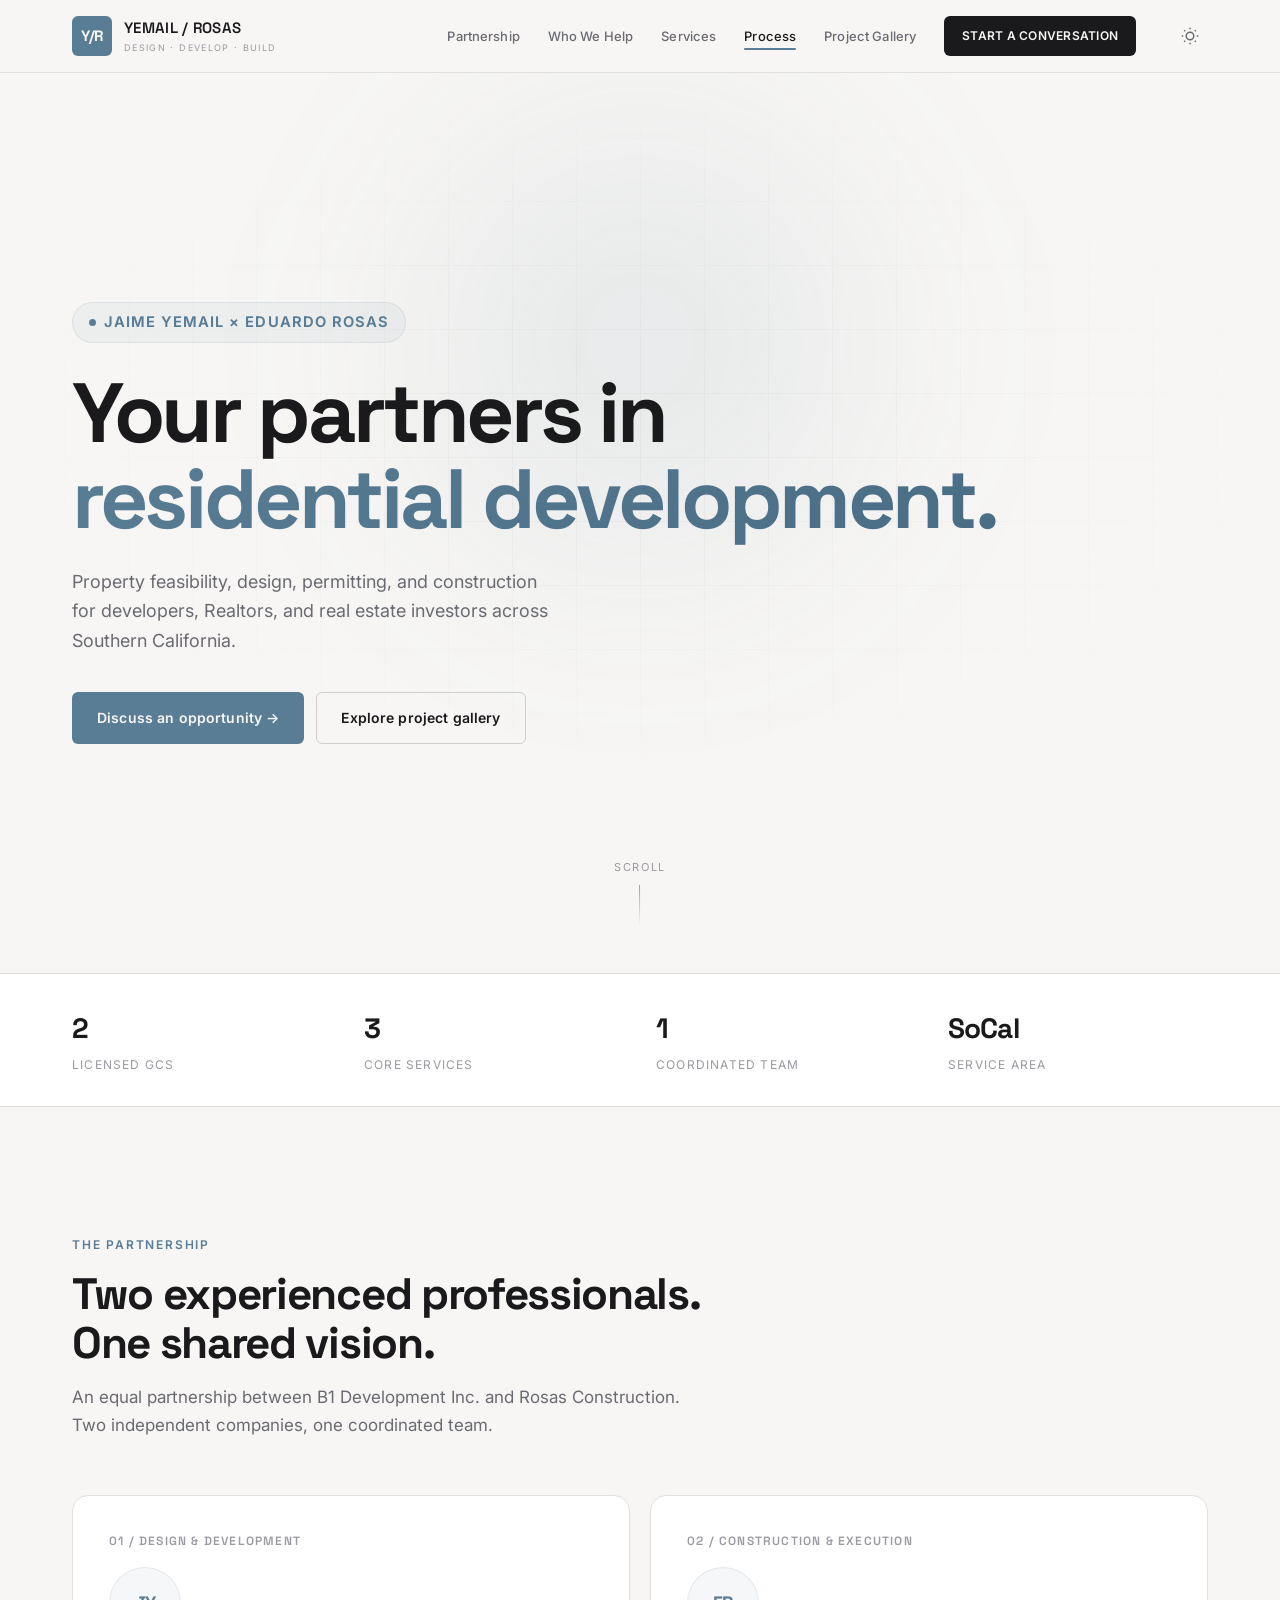
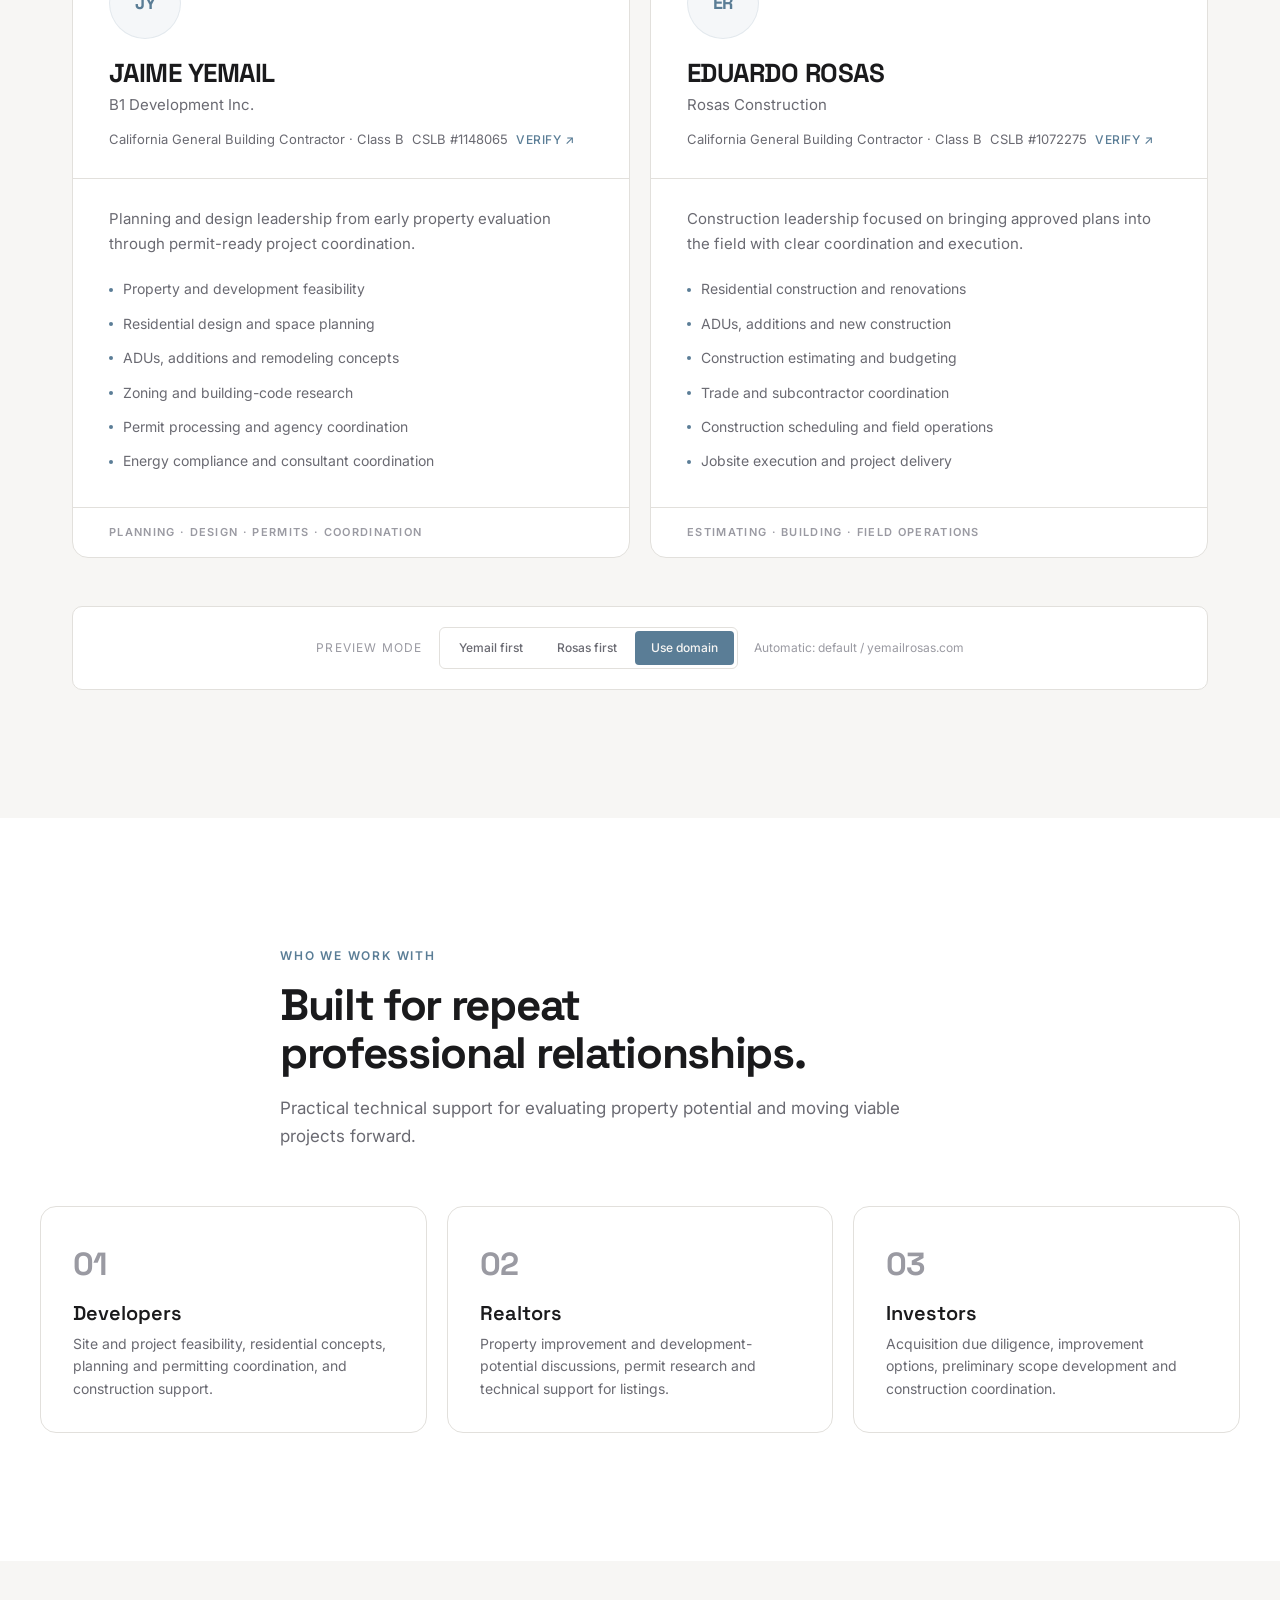
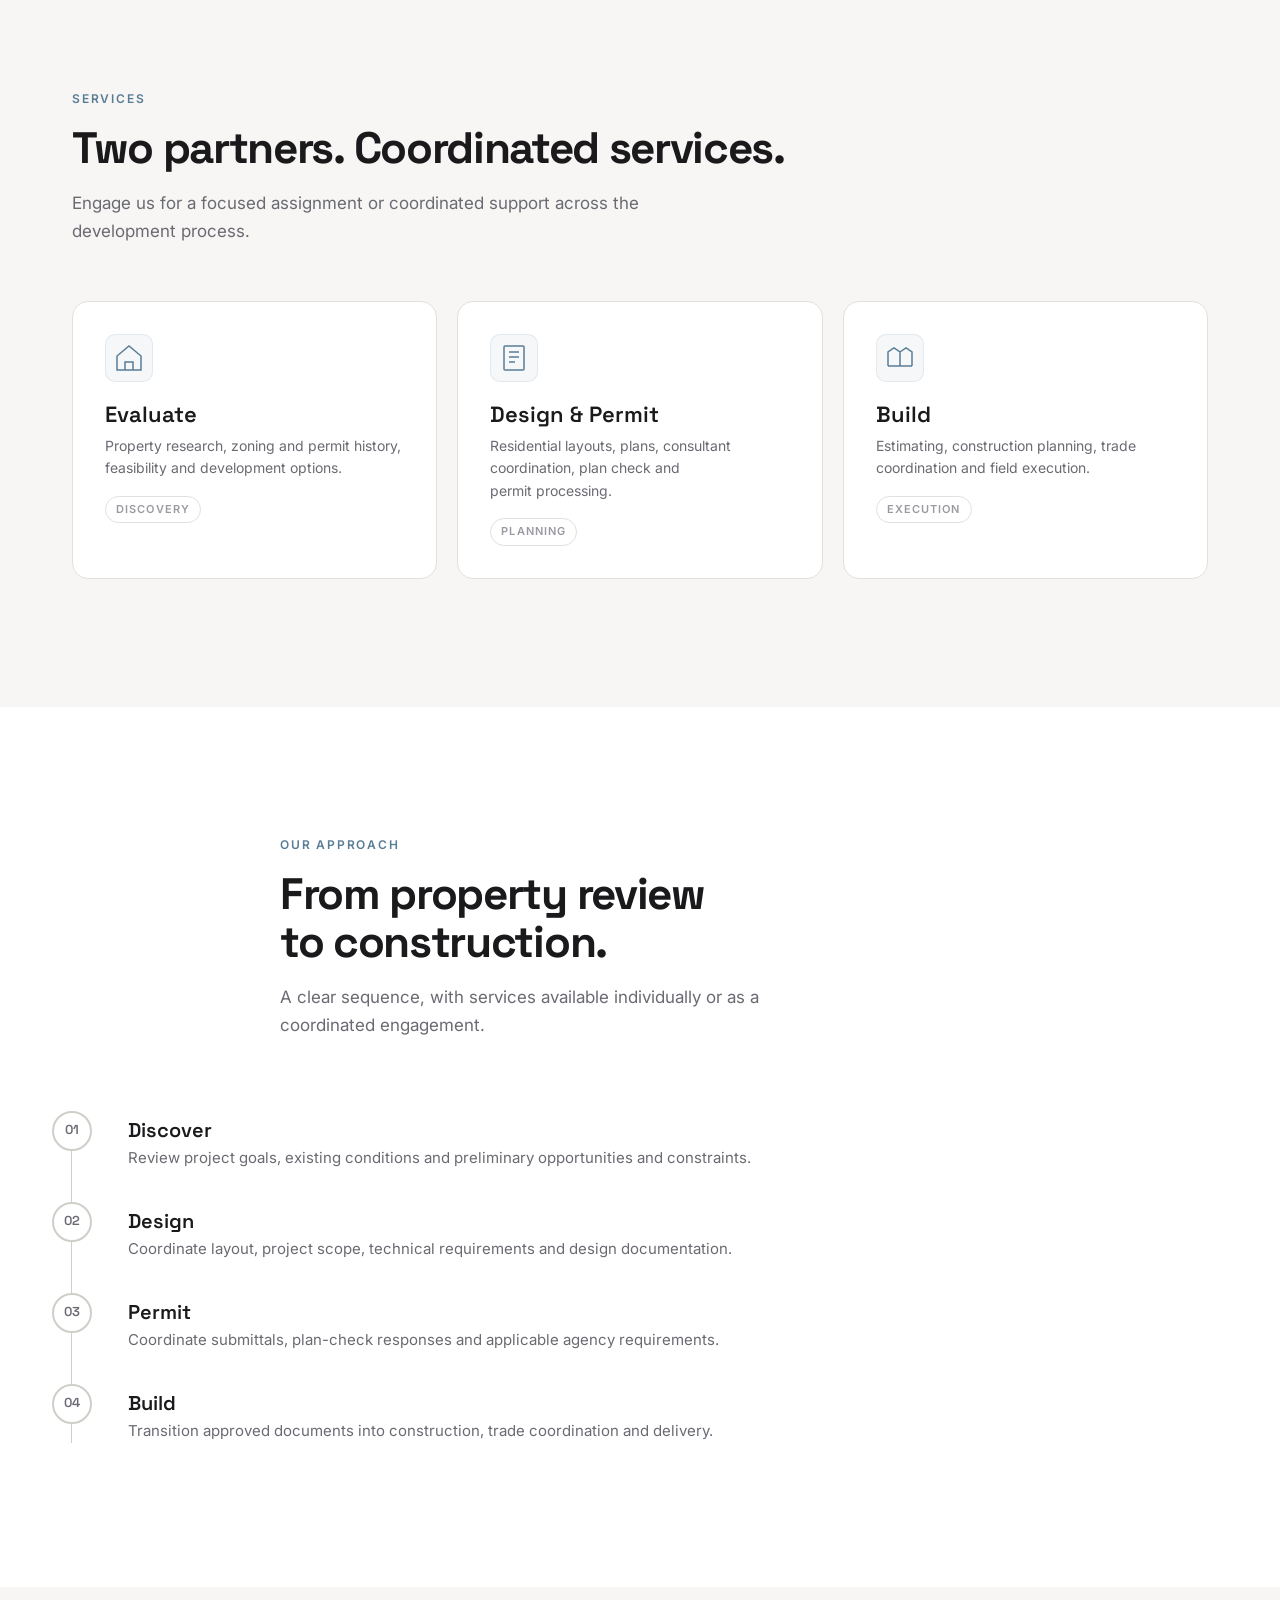
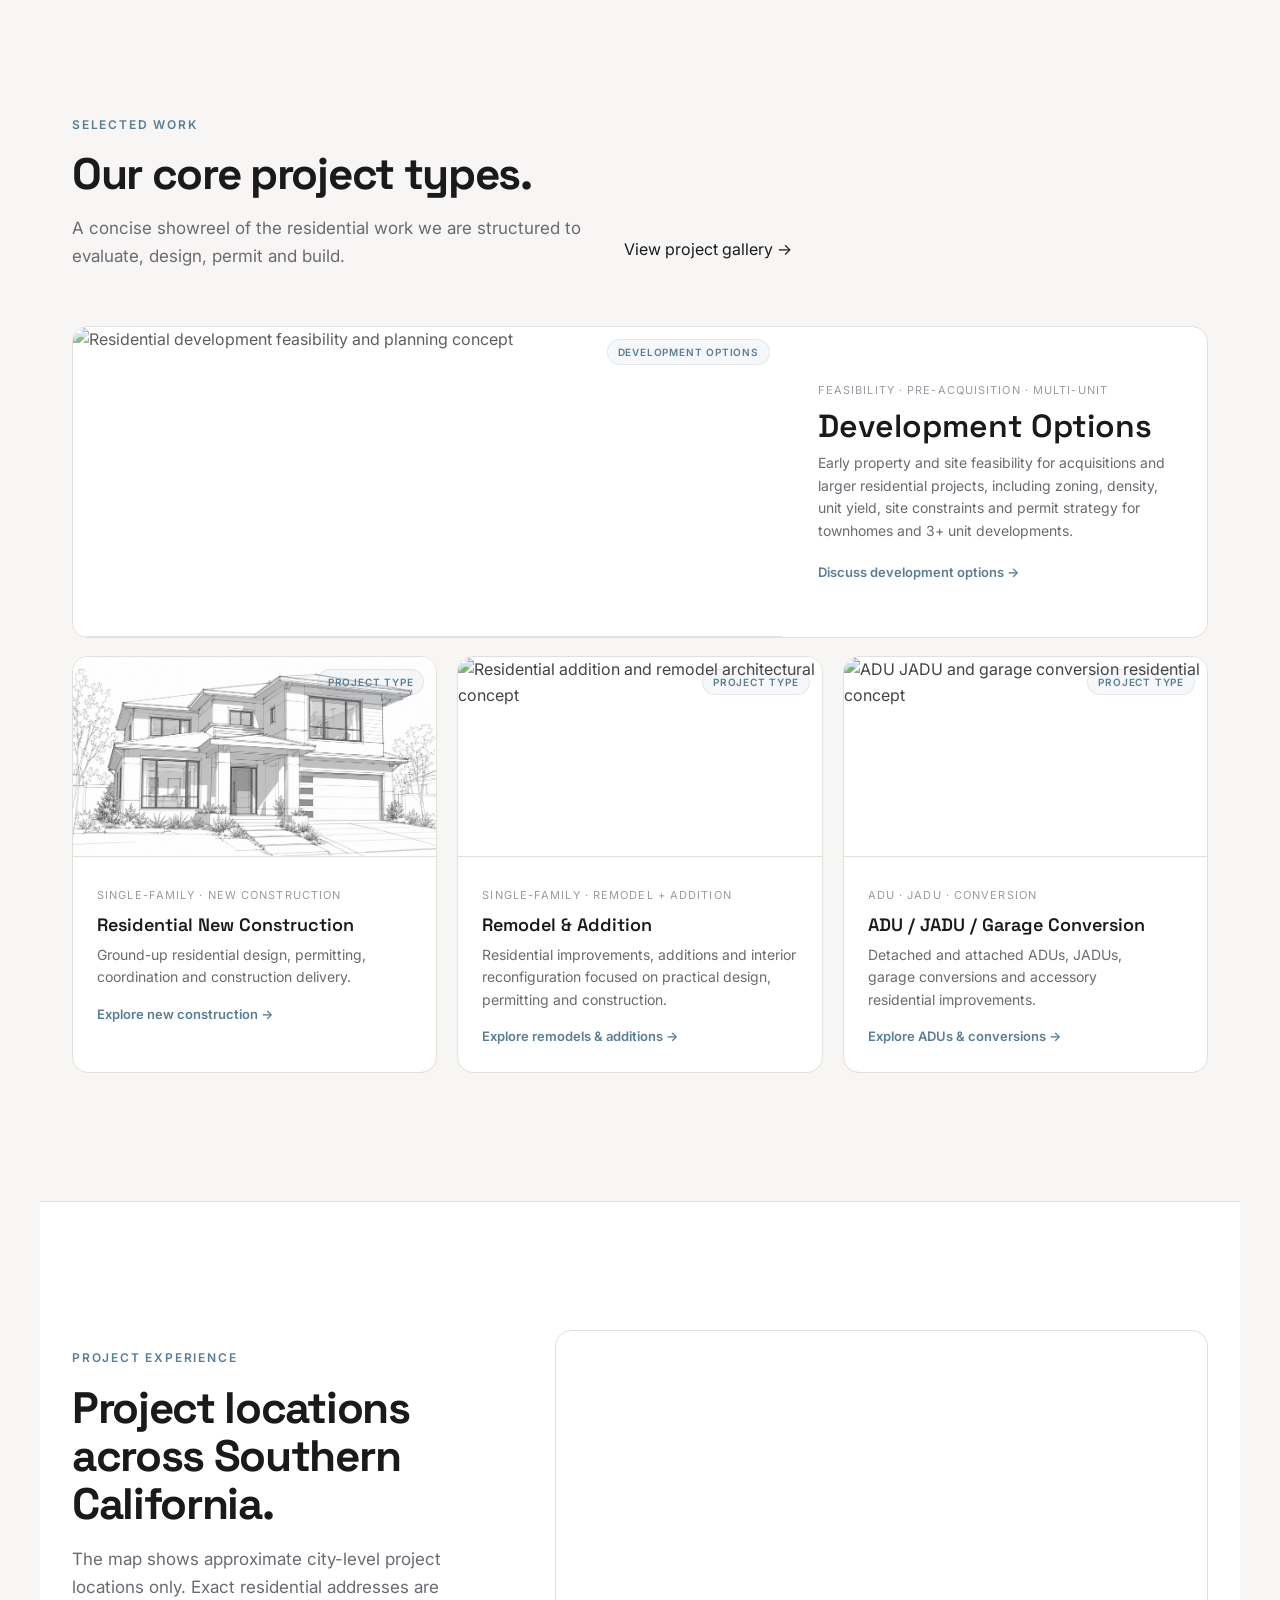
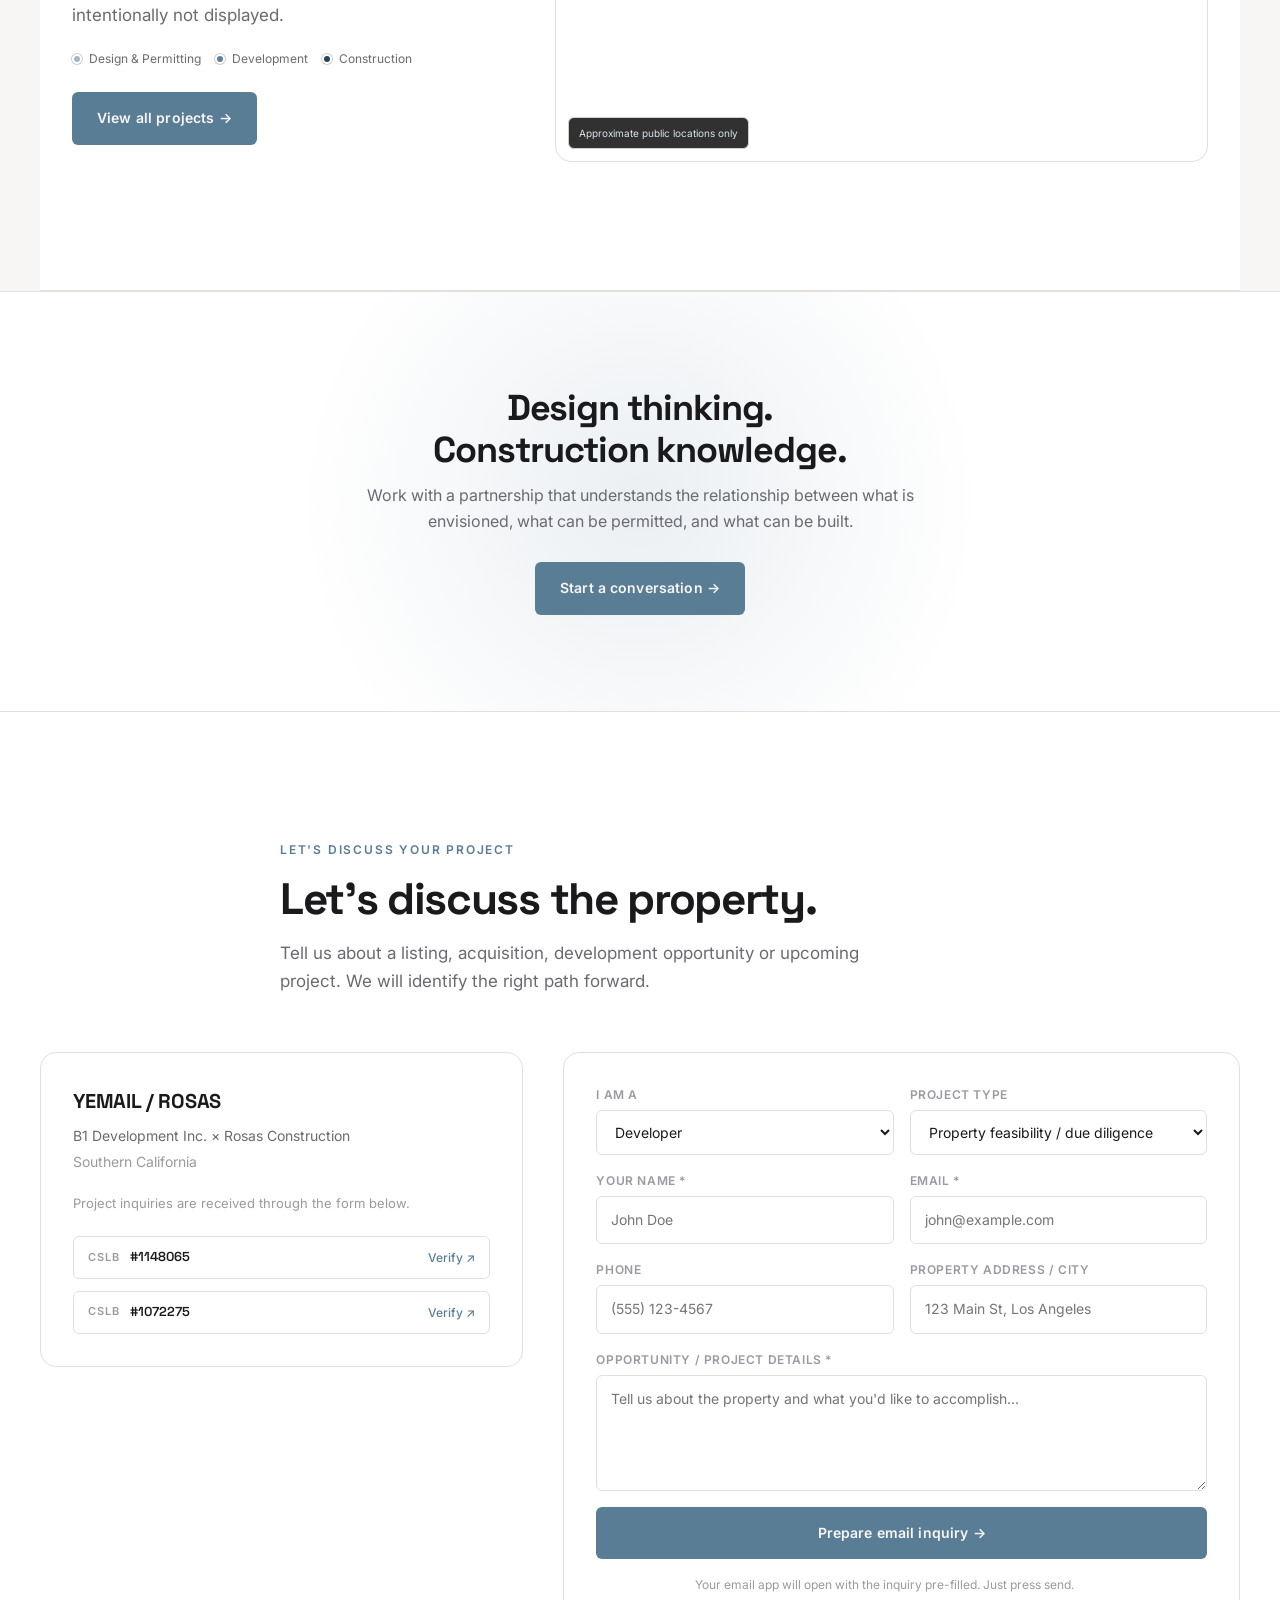
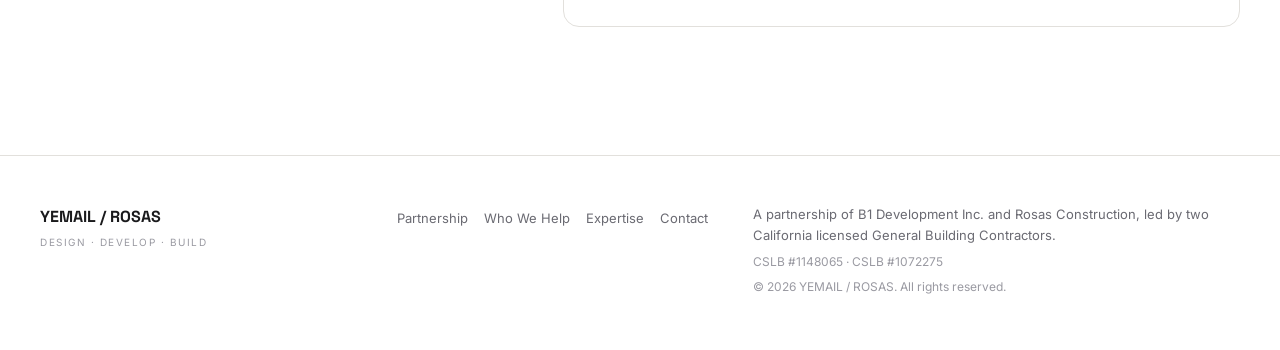
==== commit 22cadc92: "Add files via upload" ====
--- a/index.html
+++ b/index.html
@@ -269,10 +269,59 @@
       </div>
       <a href="gallery/" class="text-link showreel-all">View project gallery →</a>
     </div>
+
+    <article class="project-card development-options-card">
+      <div class="project-visual development-options-visual">
+        <img src="https://images.unsplash.com/photo-1497366811353-6870744d04b2?w=1400&auto=format&fit=crop&q=85" alt="Residential development feasibility and planning concept" loading="lazy" />
+        <span class="project-badge">Development Options</span>
+      </div>
+      <div class="project-info development-options-info">
+        <span class="project-meta">Feasibility · Pre-Acquisition · Multi-Unit</span>
+        <h3>Development Options</h3>
+        <p>Early property and site feasibility for acquisitions and larger residential projects, including zoning, density, unit yield, site constraints and permit strategy for townhomes and 3+ unit developments.</p>
+        <a href="#contact" class="project-link">Discuss development options →</a>
+      </div>
+    </article>
+
     <div class="projects-grid showreel-grid">
-      <article class="project-card"><div class="project-visual"><img src="assets/project-images/new-construction-intro.png" alt="Residential new construction architectural concept" loading="lazy" /><span class="project-badge">Project Type</span></div><div class="project-info"><span class="project-meta">Single-Family · New Construction</span><h3>Residential New Construction</h3><p>Ground-up residential design, permitting, development coordination and construction delivery.</p><a href="gallery/?type=single-family&scope=new-construction" class="project-link">Explore new construction →</a></div></article>
-      <article class="project-card"><div class="project-visual"><img src="https://images.unsplash.com/photo-1503387762-592deb58ef4e?w=1000&auto=format&fit=crop&q=80" alt="Residential addition and remodel architectural concept" loading="lazy" /><span class="project-badge">Project Type</span></div><div class="project-info"><span class="project-meta">Single-Family · Addition + Remodel</span><h3>Addition, Remodel & Development</h3><p>Property improvement, additions, interior reconfiguration and residential development options.</p><a href="gallery/?type=single-family&scope=addition" class="project-link">Explore additions & remodels →</a></div></article>
-      <article class="project-card"><div class="project-visual"><img src="https://images.unsplash.com/photo-1600585154340-be6161a56a0c?w=1000&auto=format&fit=crop&q=80" alt="ADU and garage conversion residential concept" loading="lazy" /><span class="project-badge">Project Type</span></div><div class="project-info"><span class="project-meta">ADU · Conversion</span><h3>ADU / Garage Conversion</h3><p>Detached and attached ADUs, garage conversions and accessory residential development potential.</p><a href="gallery/?type=adu&scope=conversion" class="project-link">Explore ADUs →</a></div></article>
+      <article class="project-card">
+        <div class="project-visual">
+          <img src="assets/project-images/new-construction-intro.png" alt="Residential new construction architectural concept" loading="lazy" />
+          <span class="project-badge">Project Type</span>
+        </div>
+        <div class="project-info">
+          <span class="project-meta">Single-Family · New Construction</span>
+          <h3>Residential New Construction</h3>
+          <p>Ground-up residential design, permitting, coordination and construction delivery.</p>
+          <a href="gallery/?type=single-family&scope=new-construction" class="project-link">Explore new construction →</a>
+        </div>
+      </article>
+
+      <article class="project-card">
+        <div class="project-visual">
+          <img src="https://images.unsplash.com/photo-1503387762-592deb58ef4e?w=1000&auto=format&fit=crop&q=80" alt="Residential addition and remodel architectural concept" loading="lazy" />
+          <span class="project-badge">Project Type</span>
+        </div>
+        <div class="project-info">
+          <span class="project-meta">Single-Family · Remodel + Addition</span>
+          <h3>Remodel &amp; Addition</h3>
+          <p>Residential improvements, additions and interior reconfiguration focused on practical design, permitting and construction.</p>
+          <a href="gallery/?type=single-family&scope=addition" class="project-link">Explore remodels &amp; additions →</a>
+        </div>
+      </article>
+
+      <article class="project-card">
+        <div class="project-visual">
+          <img src="https://images.unsplash.com/photo-1600585154340-be6161a56a0c?w=1000&auto=format&fit=crop&q=80" alt="ADU JADU and garage conversion residential concept" loading="lazy" />
+          <span class="project-badge">Project Type</span>
+        </div>
+        <div class="project-info">
+          <span class="project-meta">ADU · JADU · Conversion</span>
+          <h3>ADU / JADU / Garage Conversion</h3>
+          <p>Detached and attached ADUs, JADUs, garage conversions and accessory residential improvements.</p>
+          <a href="gallery/?type=adu&scope=conversion" class="project-link">Explore ADUs &amp; conversions →</a>
+        </div>
+      </article>
     </div>
   </section>
   <!-- Project Locations -->
--- a/style.css
+++ b/style.css
@@ -302,14 +302,14 @@
 
 .hero-tag {
   display: inline-flex; align-items: center; gap: 8px;
-  padding: 6px 14px; border-radius: var(--radius-full);
+  padding: 8px 16px; border-radius: var(--radius-full);
   background: var(--accent-soft); border: 1px solid var(--accent-glow);
-  font-size: 12px; font-weight: 500; letter-spacing: 0.08em;
+  font-size: clamp(14px, 1.15vw, 17px); font-weight: 650; letter-spacing: 0.07em;
   color: var(--accent); text-transform: uppercase;
   margin-bottom: 28px;
 }
 .hero-tag .dot {
-  width: 6px; height: 6px; border-radius: 50%;
+  width: 7px; height: 7px; border-radius: 50%;
   background: var(--accent);
   animation: blink 2s ease-in-out infinite;
 }
@@ -811,3 +811,21 @@
 
 /* ===== V5 SELECTED WORK + HOME MAP ===== */
 .section-head-row{display:flex;justify-content:space-between;gap:28px;align-items:flex-end}.showreel-all{white-space:nowrap;margin-bottom:8px}.showreel-grid .project-visual img{opacity:.82}.section-map{background:var(--bg-card);border-top:1px solid var(--border);border-bottom:1px solid var(--border)}.location-grid{max-width:var(--content);margin:0 auto;display:grid;grid-template-columns:.8fr 1.2fr;gap:48px;align-items:center}.location-copy .btn{margin-top:24px}.home-map-wrap{position:relative;border:1px solid var(--border);border-radius:var(--radius-lg);overflow:hidden;background:var(--bg-elevated)}#home-project-map{width:100%;height:430px}.map-privacy{position:absolute;left:12px;bottom:12px;z-index:500;padding:7px 10px;border-radius:var(--radius-sm);background:rgba(10,10,11,.84);border:1px solid var(--border-strong);font-size:10px;color:#d8e3ea}.map-legend-home{display:flex;gap:14px;flex-wrap:wrap;margin-top:20px;font-size:12px;color:var(--text-muted)}.map-legend-home span{display:inline-flex;align-items:center;gap:7px}.phase-dot{width:10px;height:10px;border-radius:50%;display:inline-block;border:2px solid var(--bg-card);box-shadow:0 0 0 1px var(--border-strong)}.phase-design{background:#9eb8ca}.phase-development{background:#5f819c}.phase-construction{background:#27455d}.map-marker{width:40px;height:40px;border-radius:50%;display:grid;place-items:center;color:white;border:3px solid rgba(255,255,255,.95);box-shadow:0 3px 12px rgba(0,0,0,.25);font-family:var(--font-display);font-size:11px;font-weight:700}.map-marker.design{background:#9eb8ca}.map-marker.development{background:#5f819c}.map-marker.construction{background:#27455d}.leaflet-container{font-family:var(--font-body);background:#dfe8ee}.leaflet-tile-pane{filter:grayscale(1) sepia(.08) hue-rotate(165deg) saturate(.5) brightness(.96)}.leaflet-control-attribution{font-size:8px!important}.contact-inquiry-note{font-size:13px;color:var(--text-faint);margin:0 0 22px}@media(max-width:900px){.location-grid{grid-template-columns:1fr}.section-head-row{align-items:flex-start}.showreel-all{margin-top:8px}}@media(max-width:640px){.section-head-row{display:block}.showreel-all{display:inline-block;margin:14px 0 0}#home-project-map{height:360px}.location-grid{gap:26px}}
+
+
+/* ===== V5.2 CORE PROJECT TYPES ===== */
+.development-options-card{display:grid;grid-template-columns:minmax(0,1.25fr) minmax(320px,.75fr);margin:0 0 18px;min-height:310px}
+.development-options-card .project-visual{min-height:310px;height:100%}
+.development-options-card .project-visual img{width:100%;height:100%;object-fit:cover}
+.development-options-info{display:flex;flex-direction:column;justify-content:center;padding:34px 36px}
+.development-options-info h3{font-size:clamp(24px,2.5vw,34px)}
+.development-options-info p{max-width:520px}
+.development-options-info .project-link{margin-top:8px}
+@media(max-width:720px){
+  .hero-tag{font-size:13px;padding:7px 12px;letter-spacing:.055em}
+  .development-options-card{display:block;min-height:0;margin-bottom:18px}
+  .development-options-card .project-visual{min-height:0;height:auto}
+  .development-options-card .project-visual img{aspect-ratio:16/10;height:auto}
+  .development-options-info{display:block;padding:22px}
+  .development-options-info h3{font-size:inherit}
+}
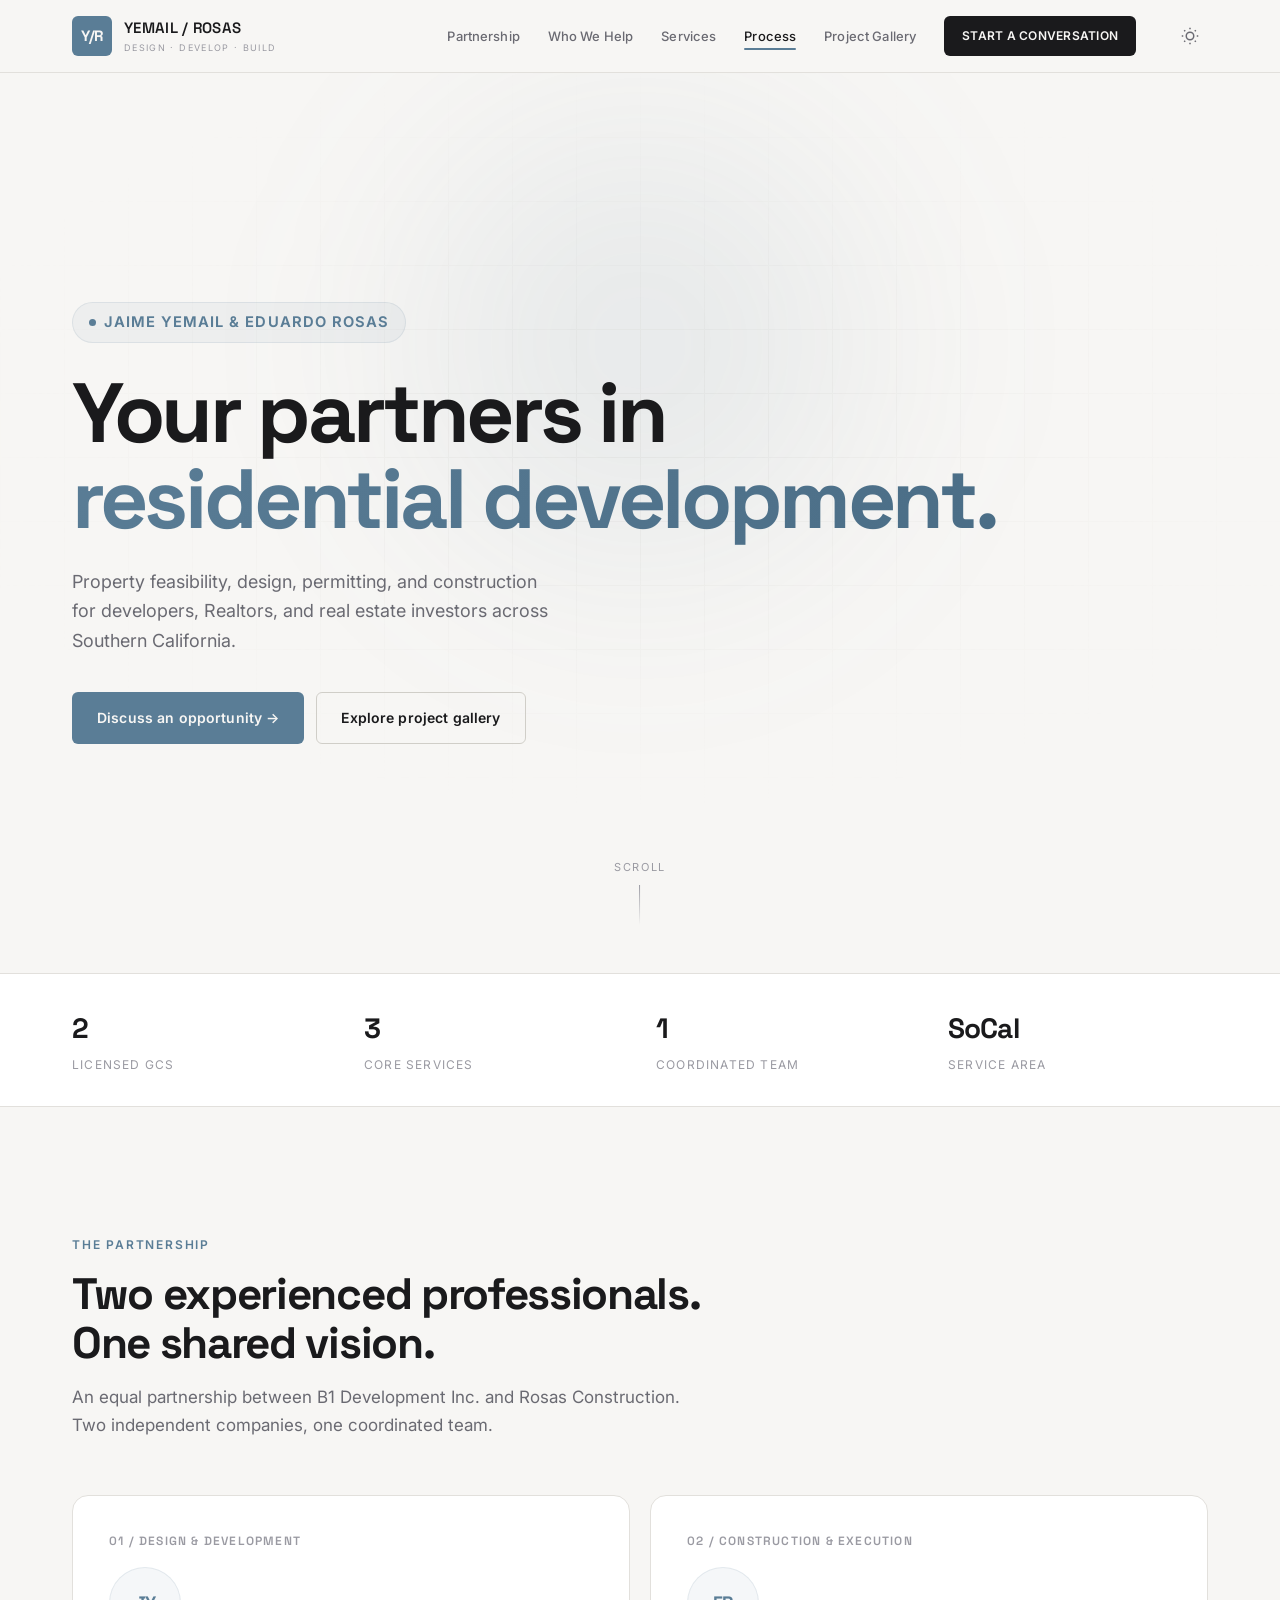
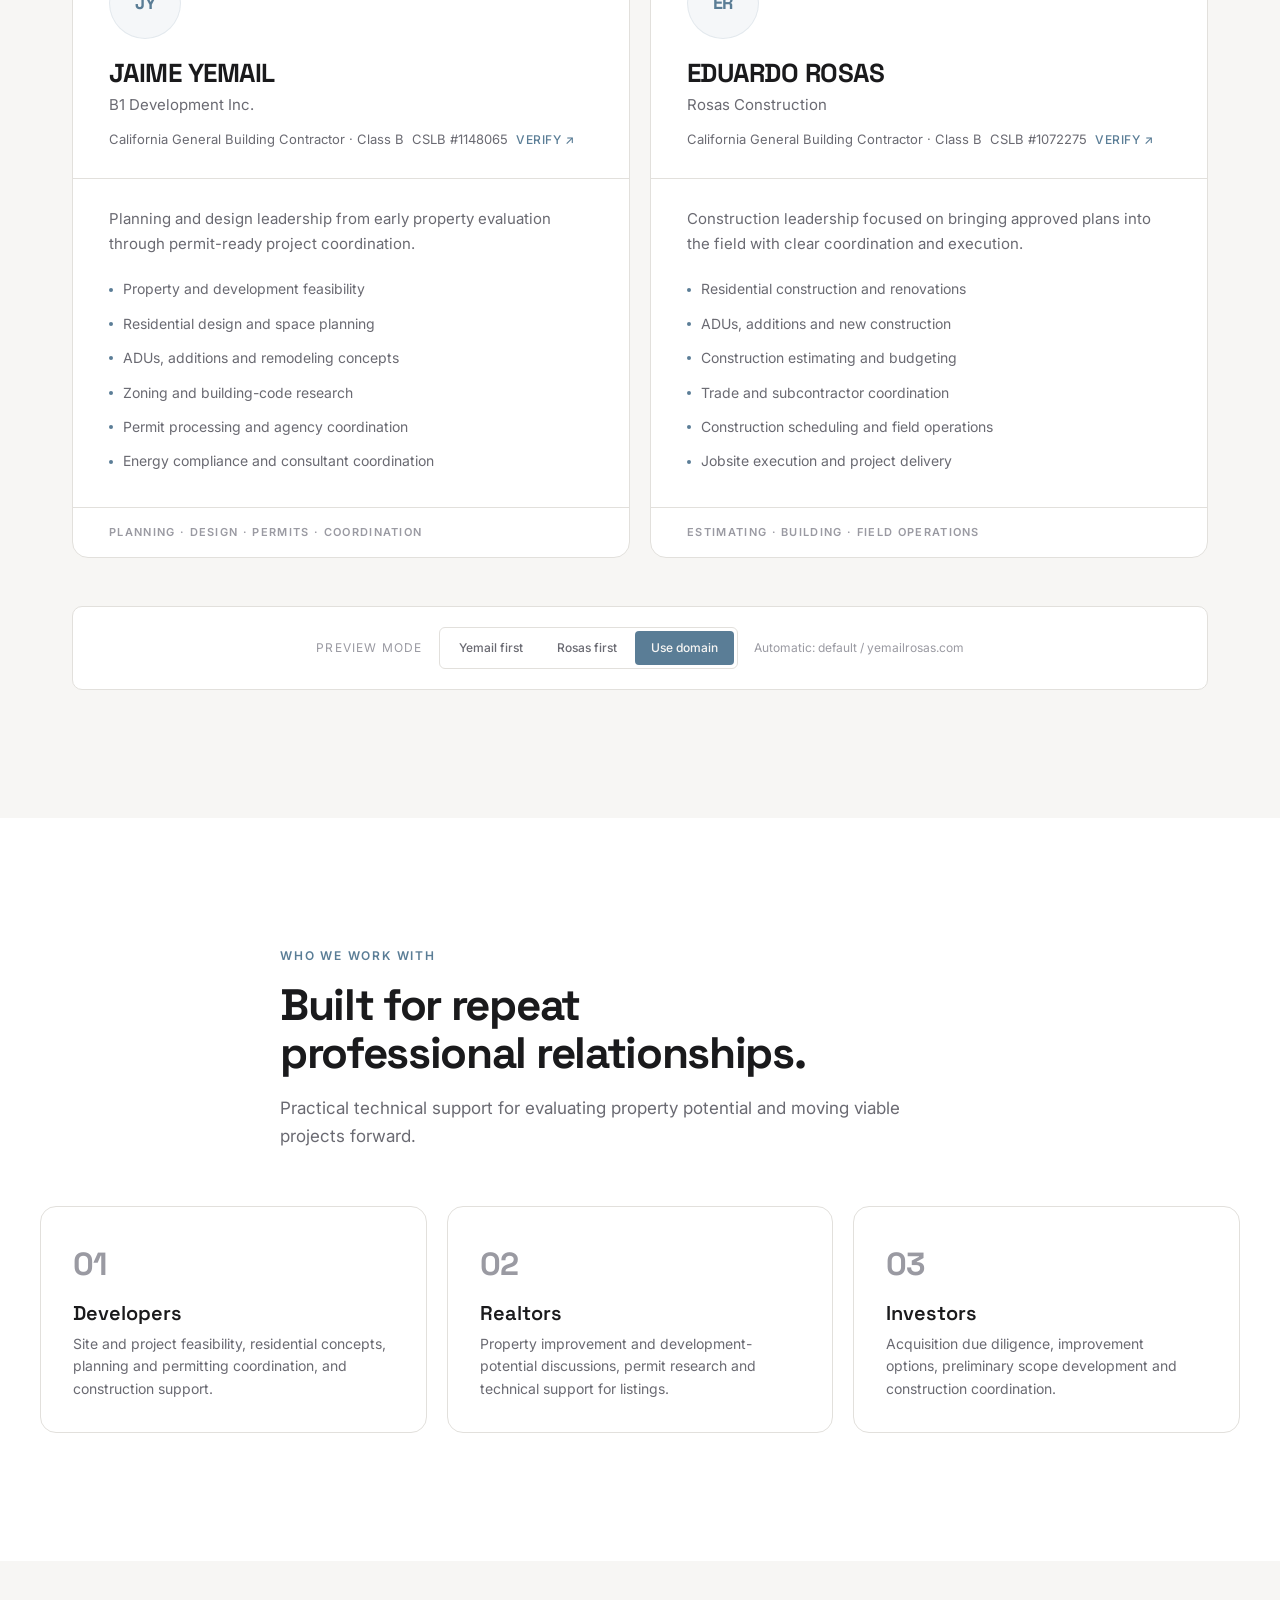
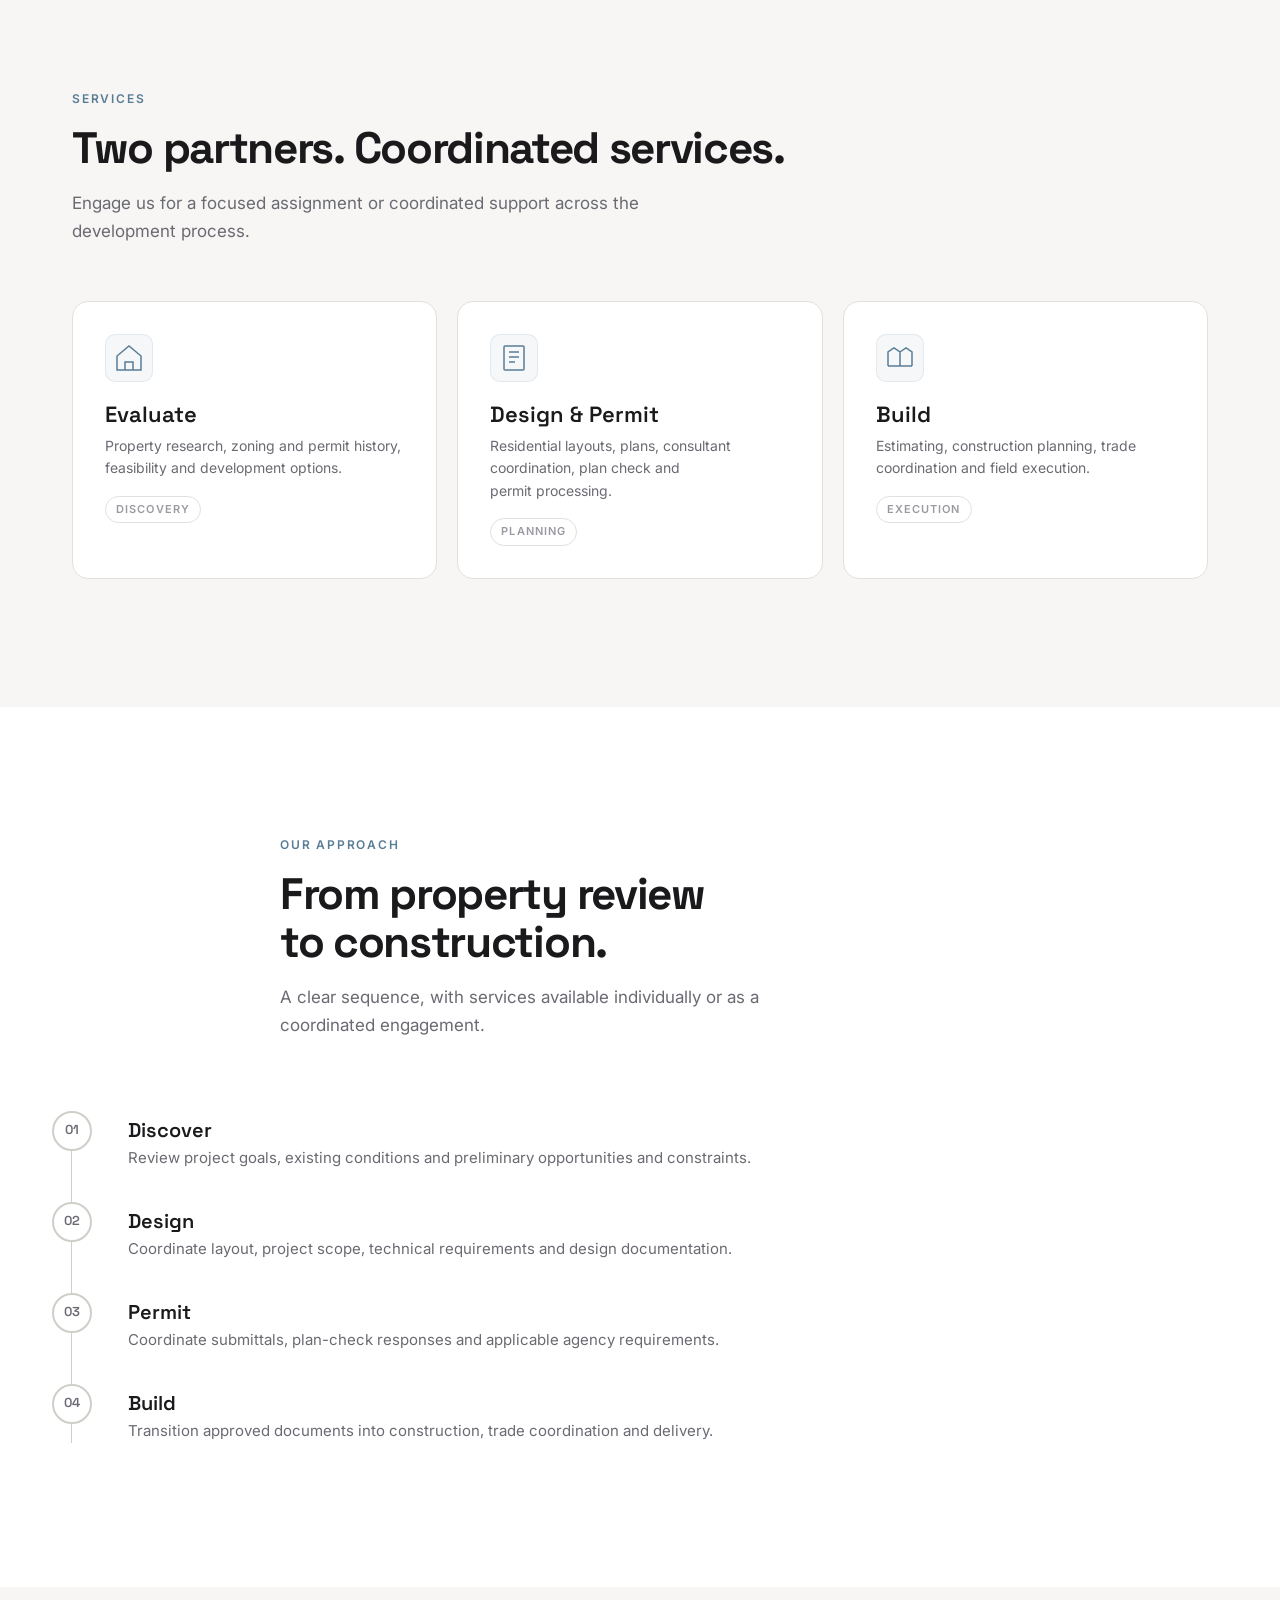
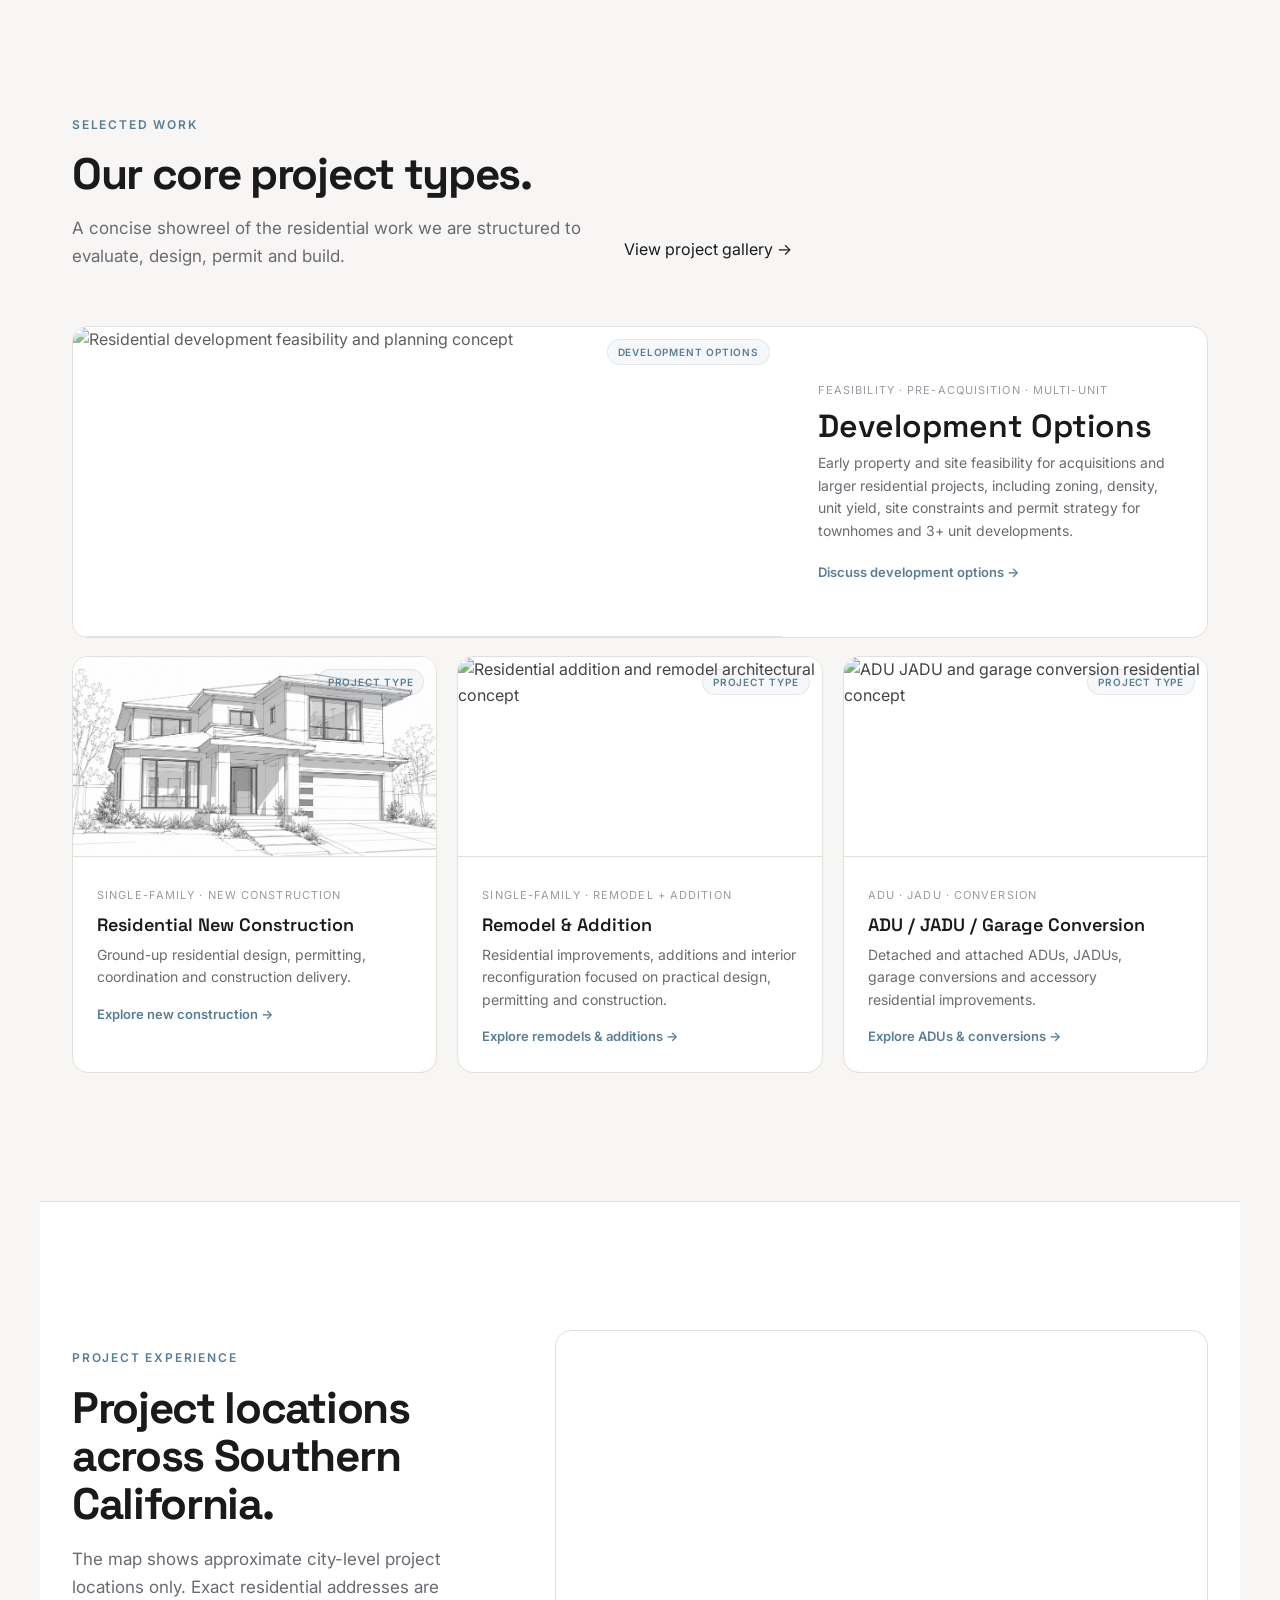
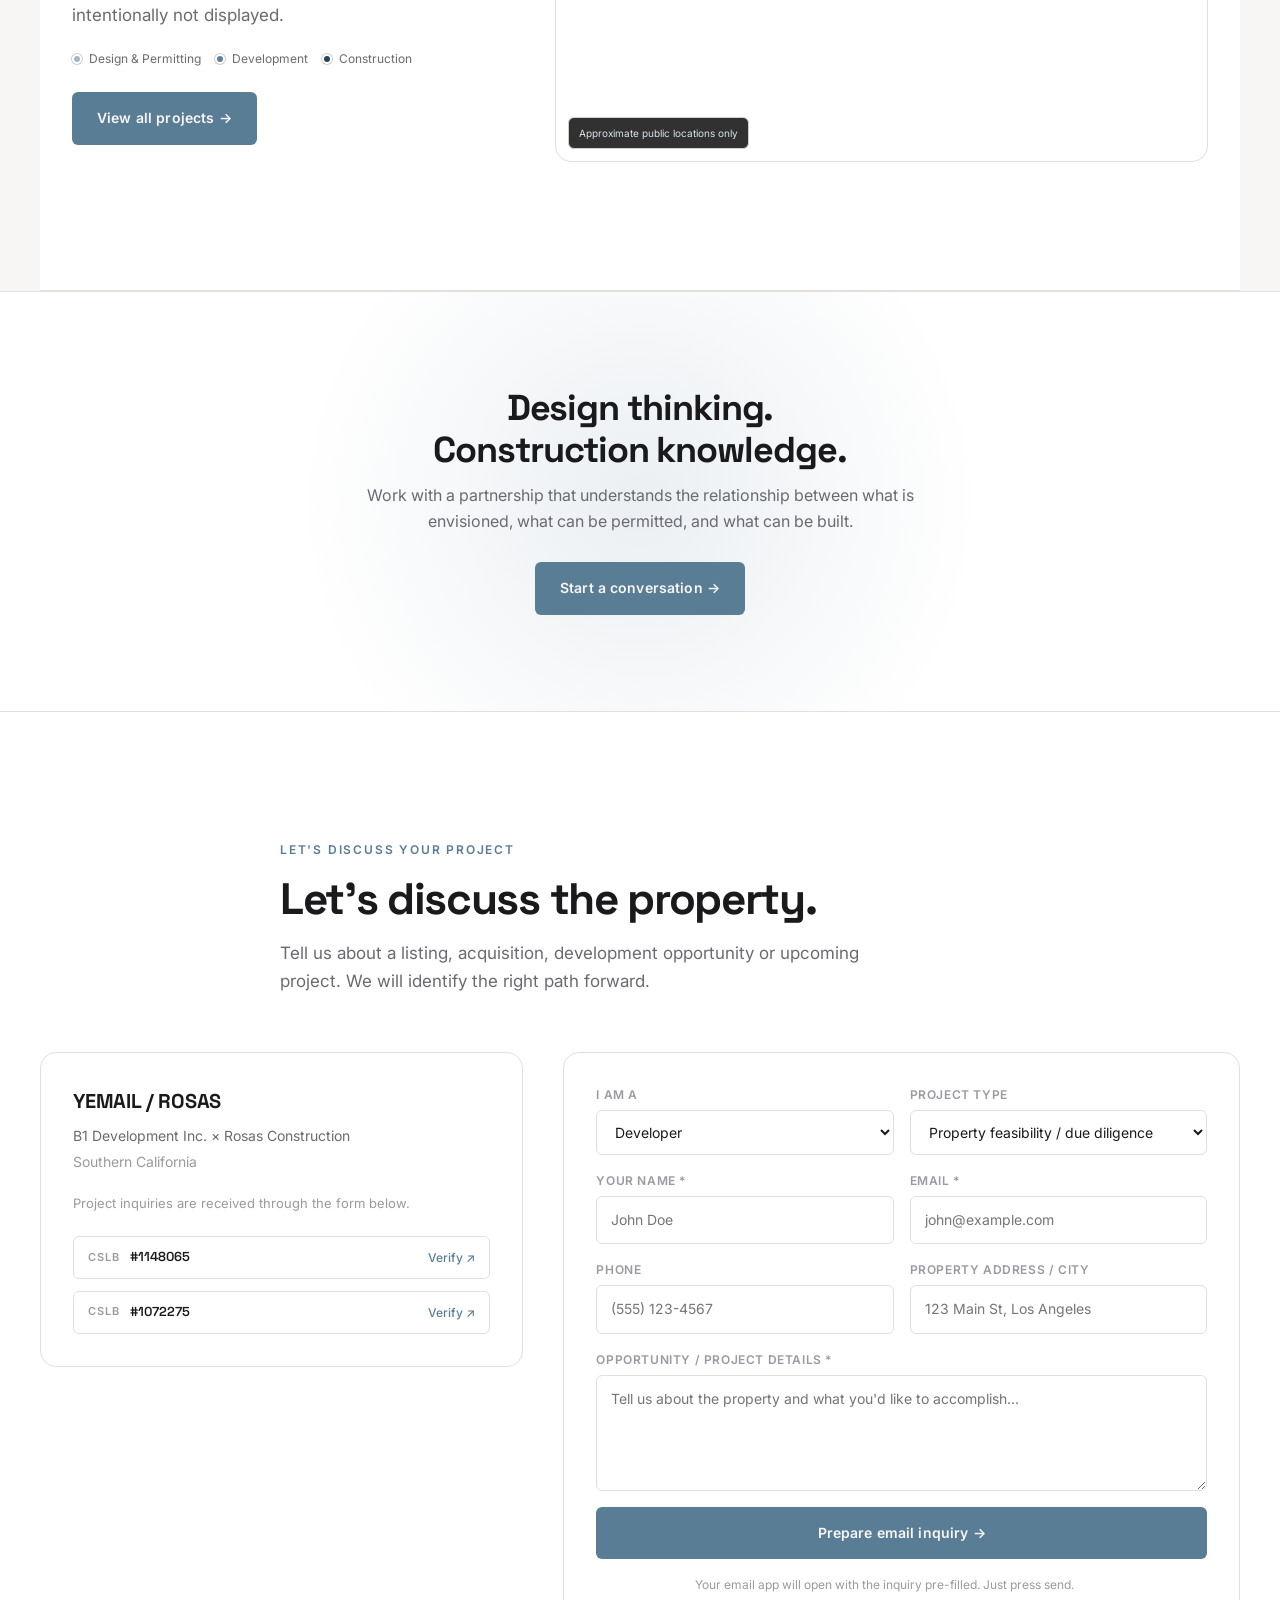
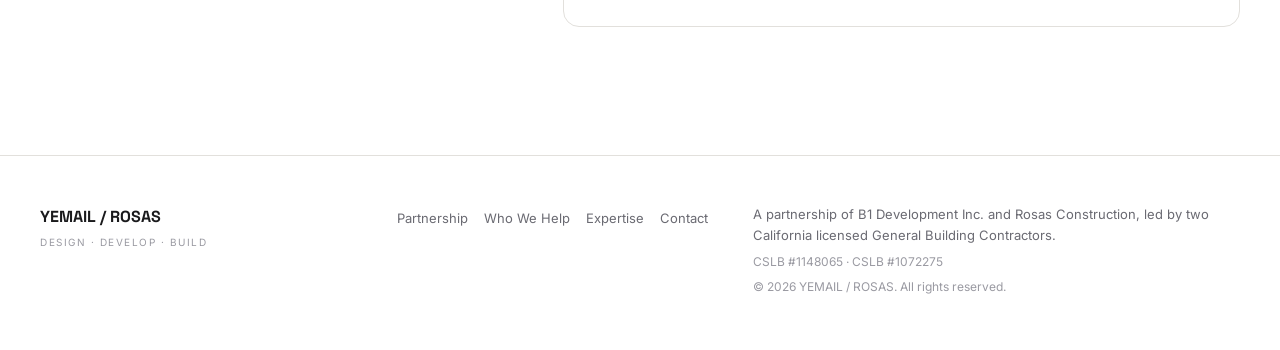
==== commit df88705e: "Update index.html" ====
--- a/index.html
+++ b/index.html
@@ -78,7 +78,7 @@
     <div class="hero-content">
       <div class="hero-tag">
         <span class="dot"></span>
-        <span data-hero-names>JAIME YEMAIL × EDUARDO ROSAS</span>
+        <span data-hero-names>JAIME YEMAIL & EDUARDO ROSAS</span>
       </div>
       <h1 class="hero-title">
         Your partners in<br />
--- a/style.css
+++ b/style.css
@@ -829,3 +829,28 @@
   .development-options-info{display:block;padding:22px}
   .development-options-info h3{font-size:inherit}
 }
+
+
+/* ===== MOBILE CONVERSATION TARGET ===== */
+@media (max-width: 720px) {
+  #inquiry .field.conversation-target {
+    position: relative;
+    border-radius: 10px;
+    animation: conversationTargetPulse 1.6s ease-out 1;
+  }
+
+  #inquiry .field.conversation-target label {
+    color: var(--accent);
+  }
+
+  #inquiry .field.conversation-target select {
+    border-color: var(--accent);
+    box-shadow: 0 0 0 4px var(--accent-soft);
+  }
+}
+
+@keyframes conversationTargetPulse {
+  0% { transform: translateY(0); }
+  30% { transform: translateY(-2px); }
+  100% { transform: translateY(0); }
+}
